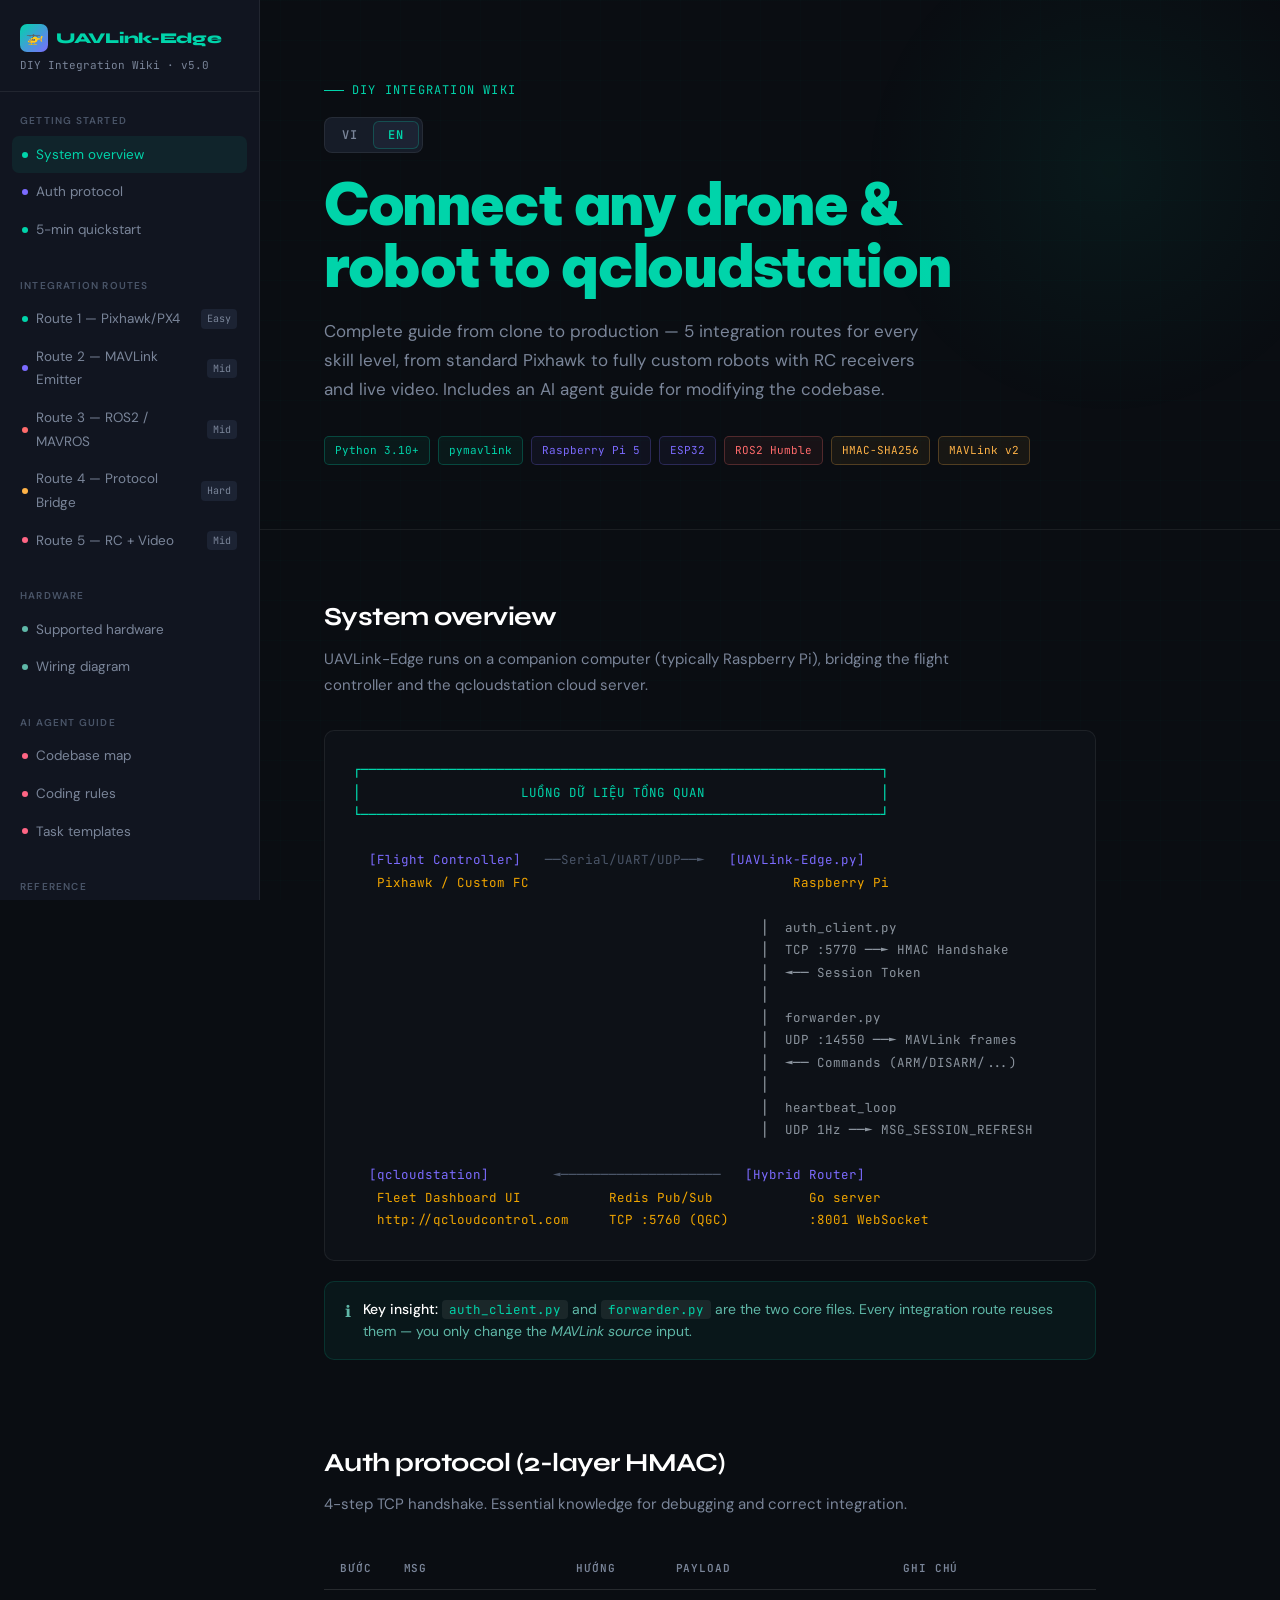
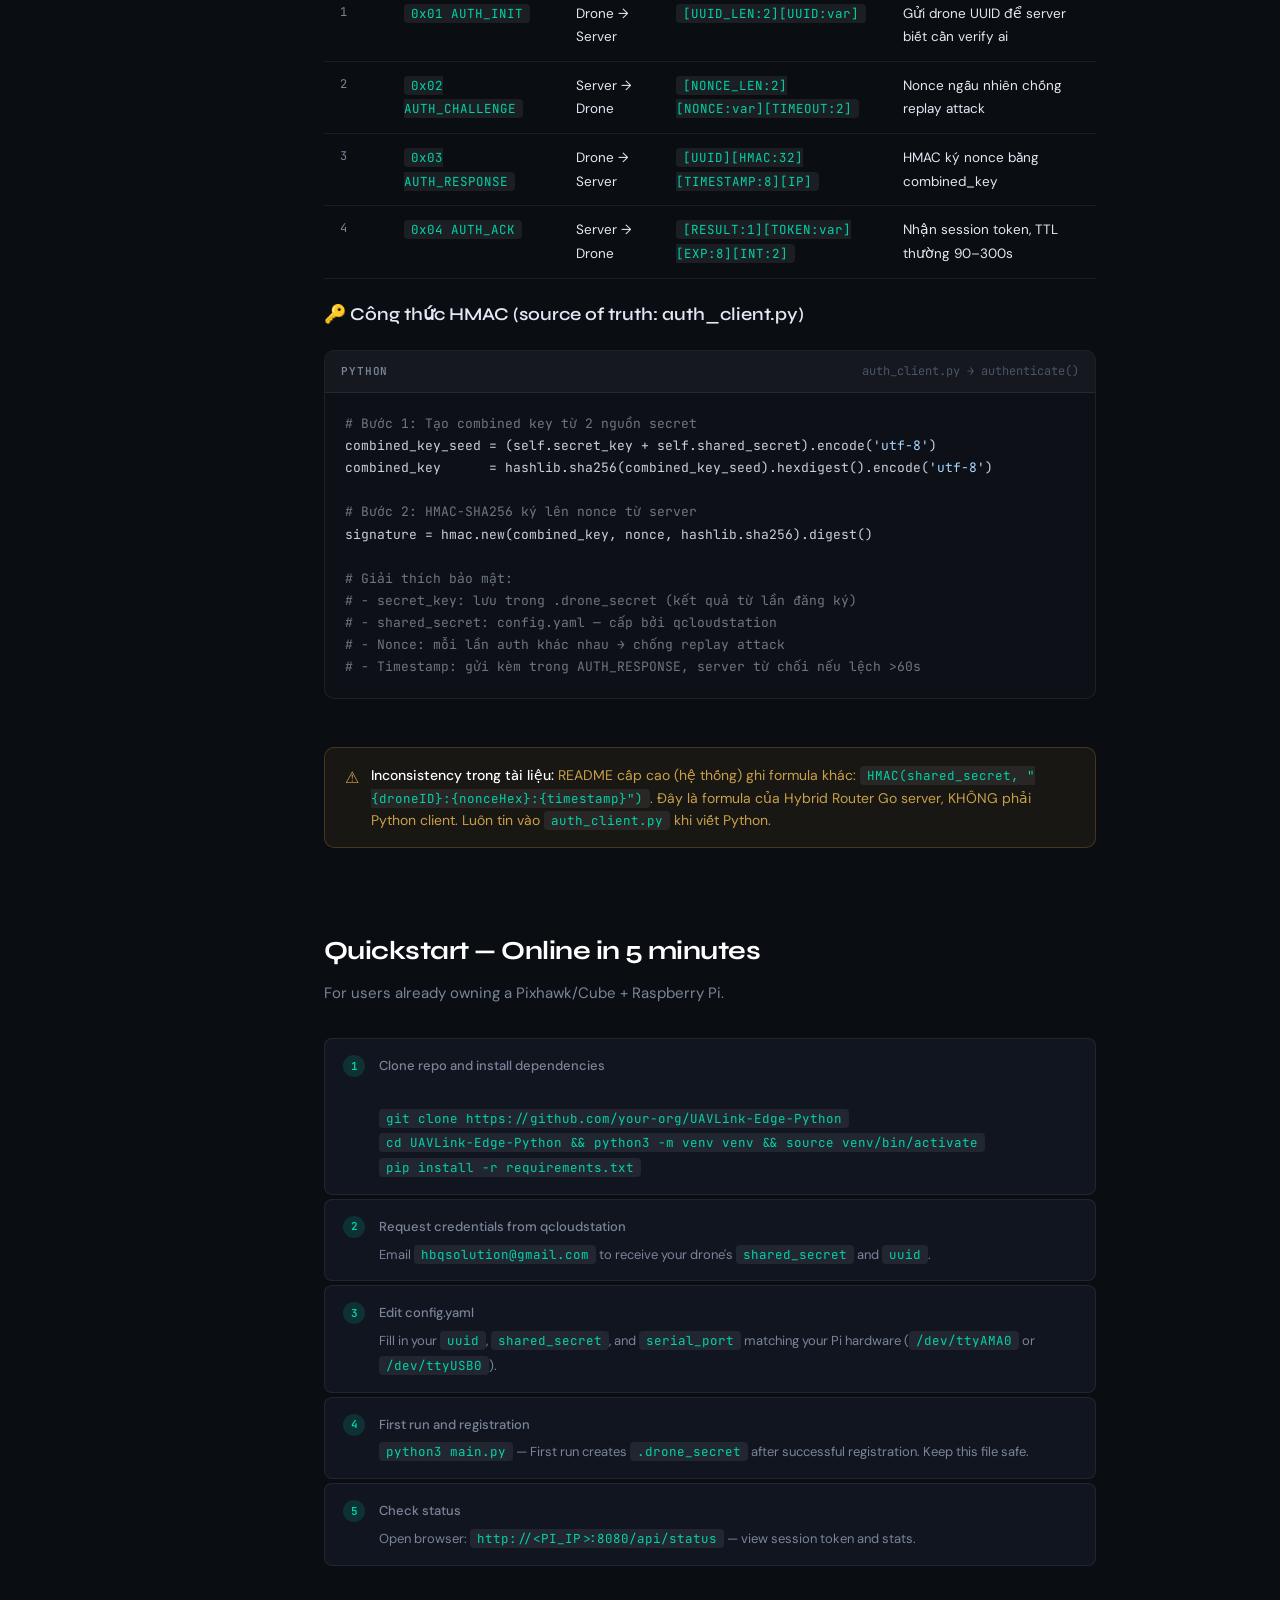
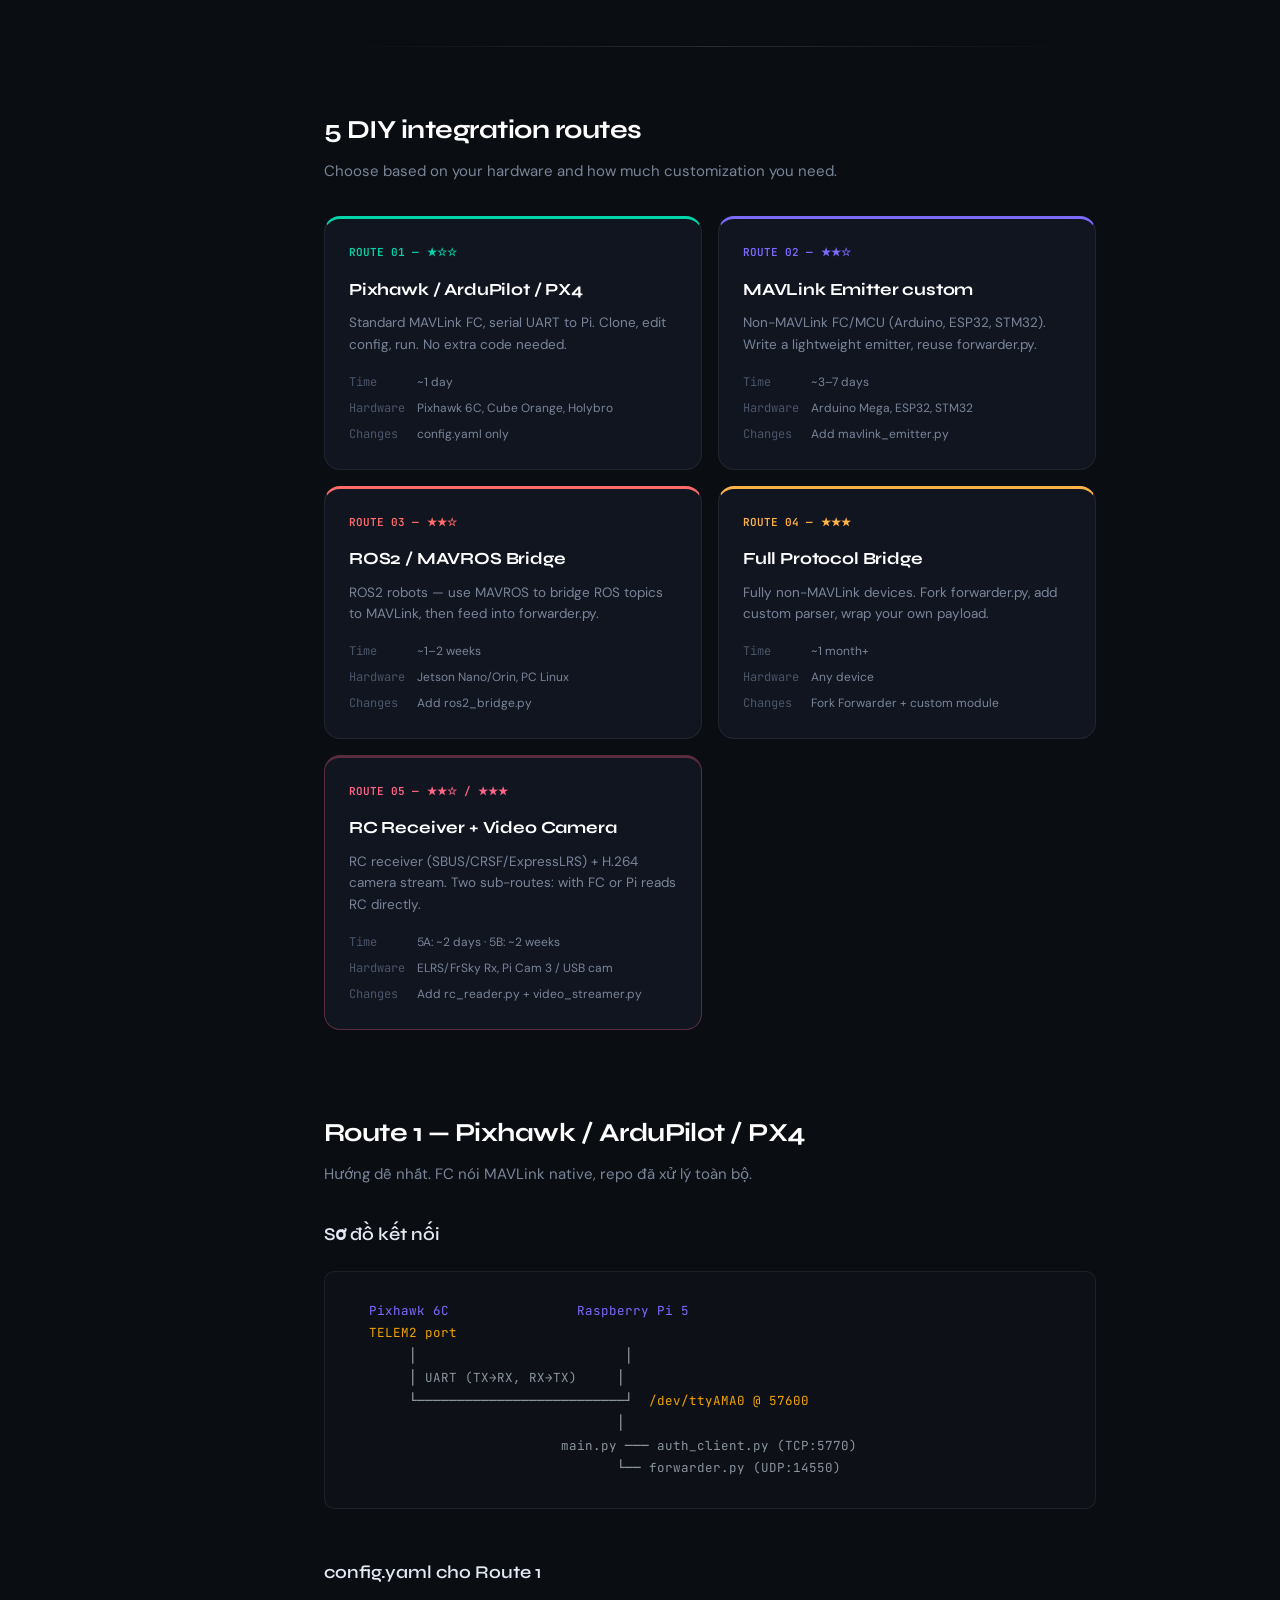
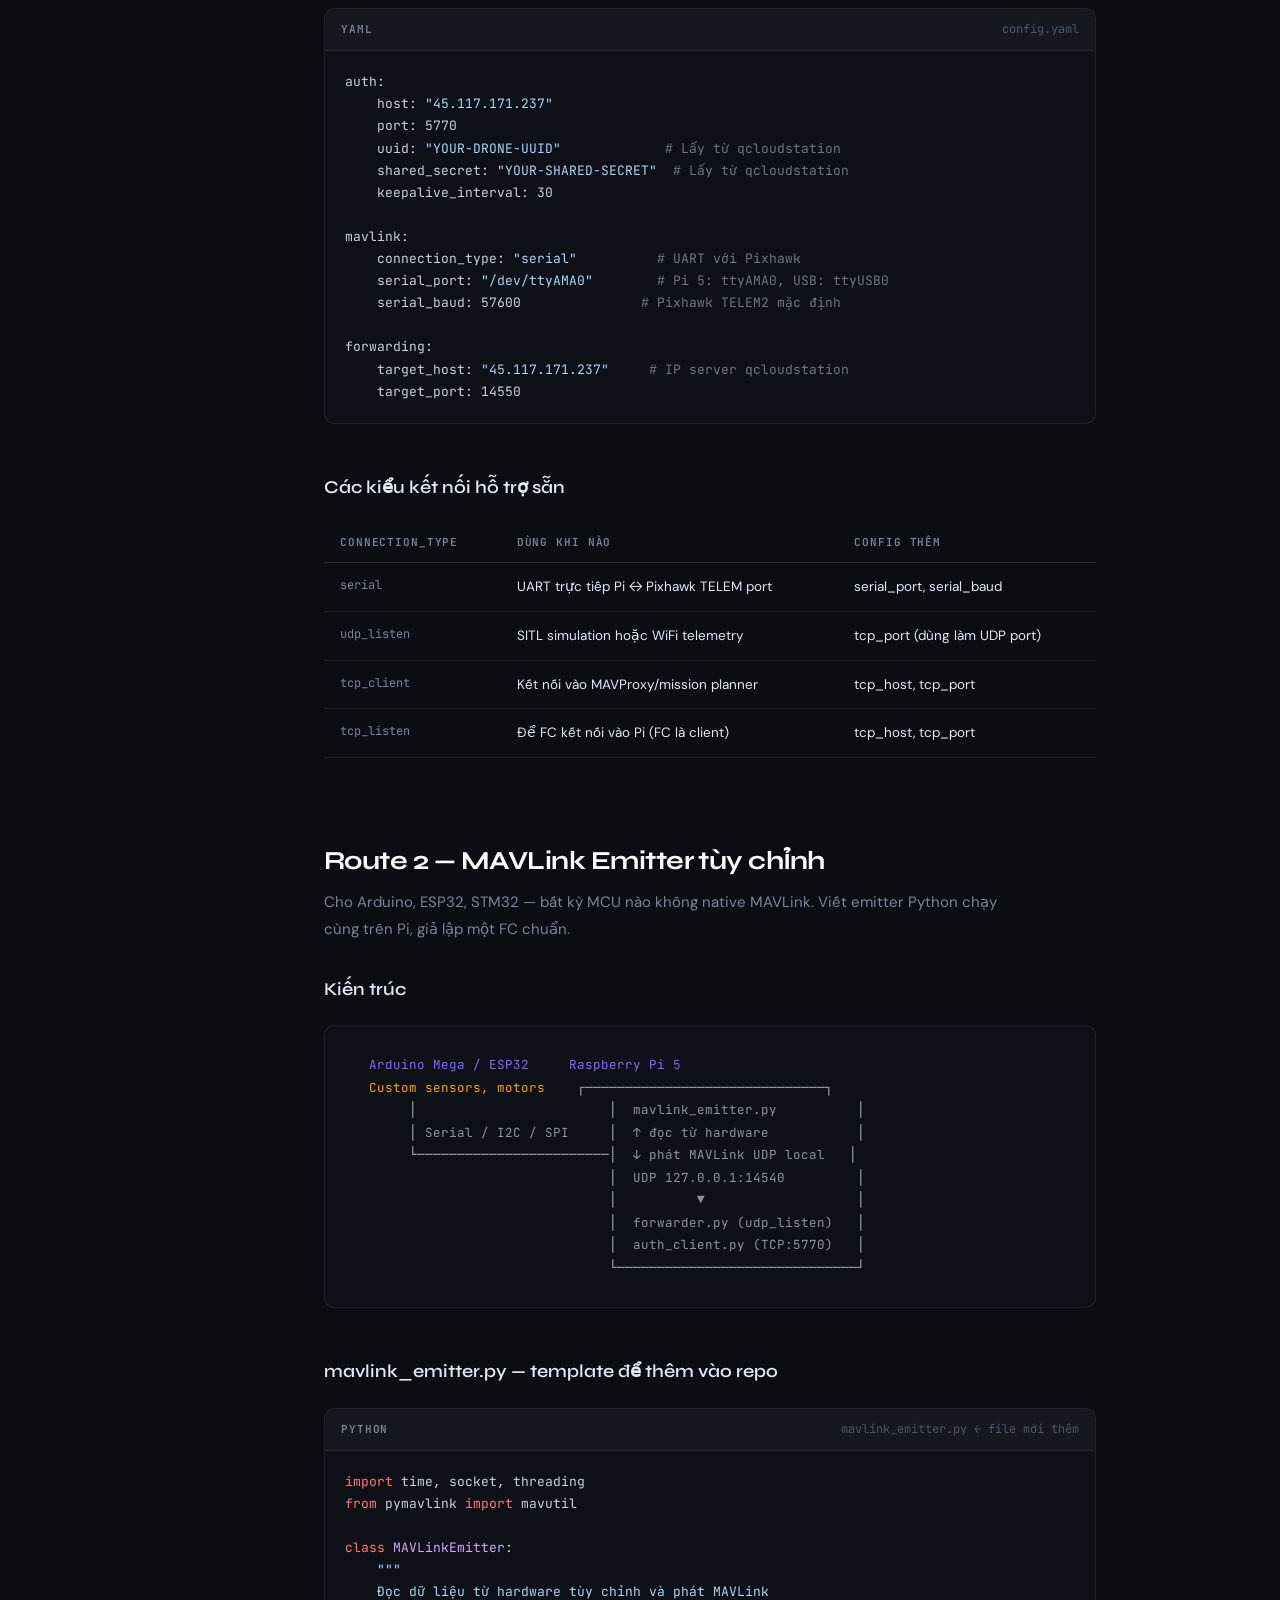
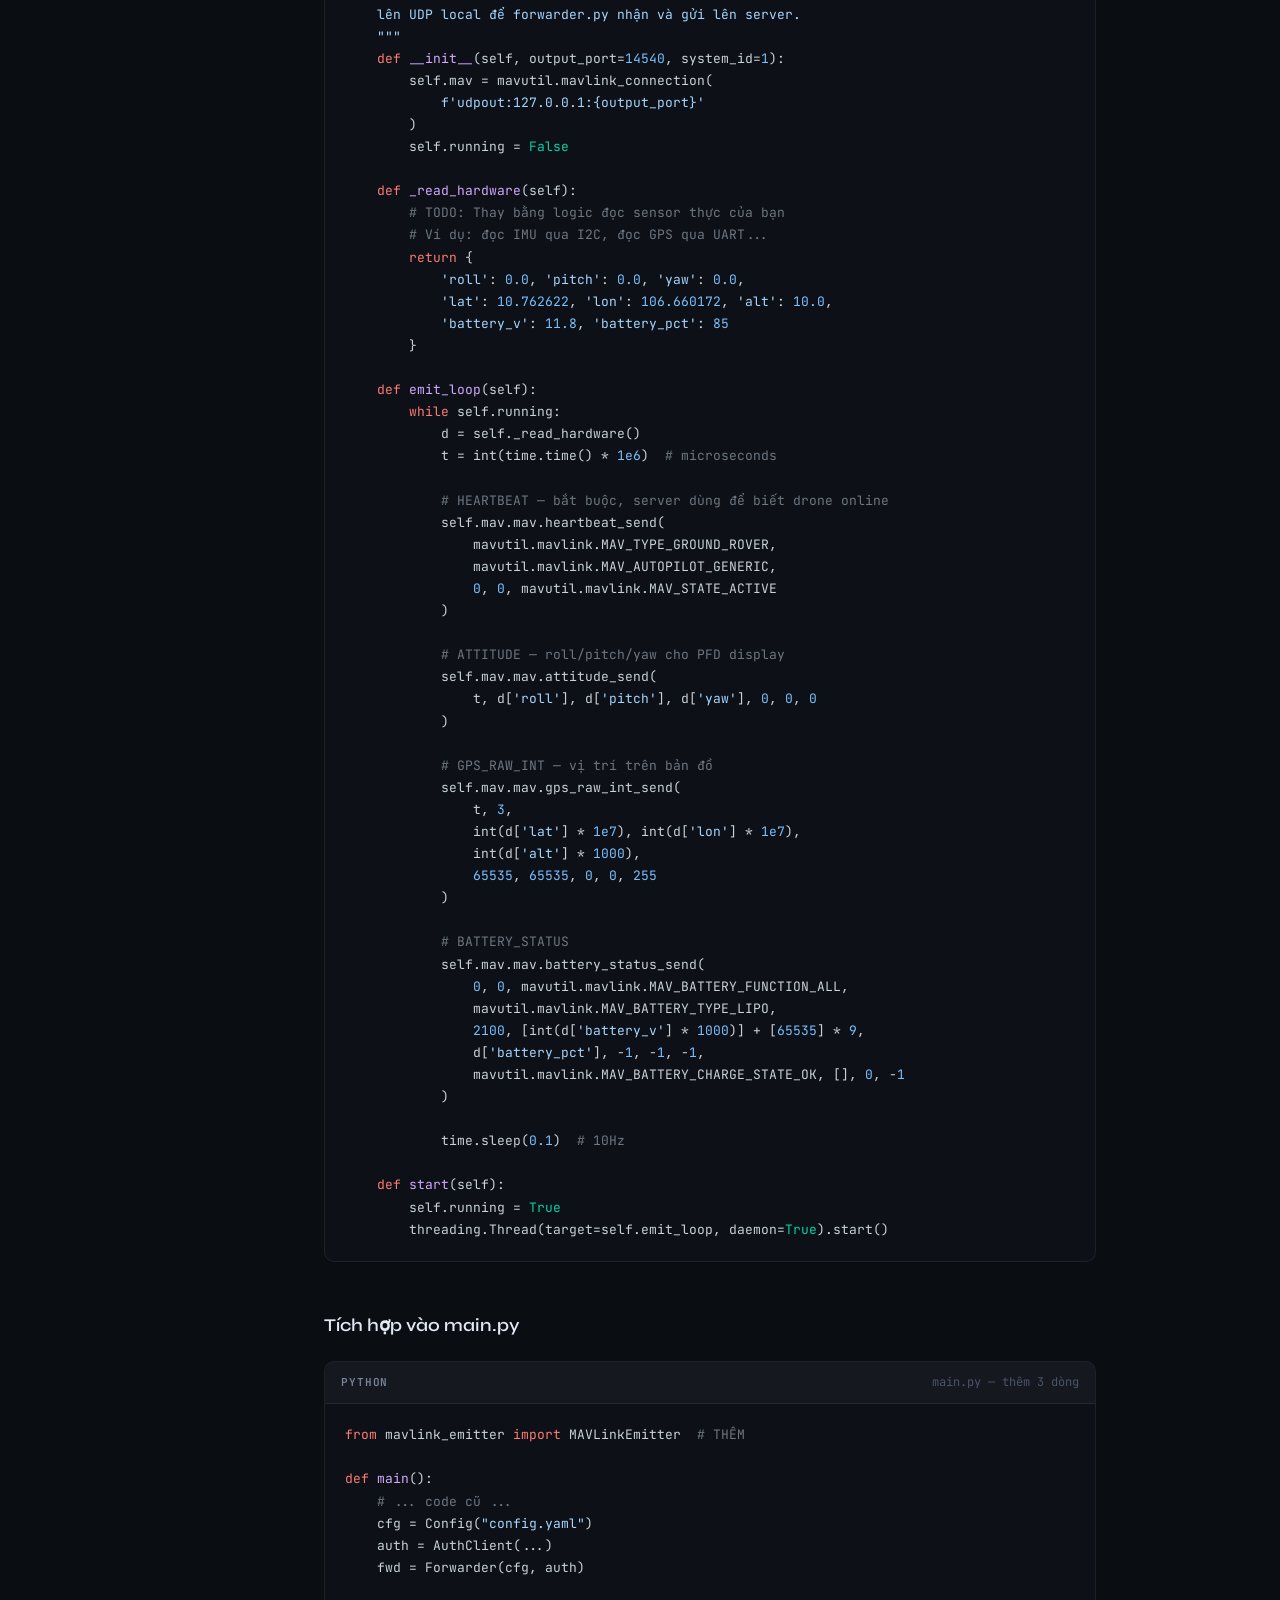
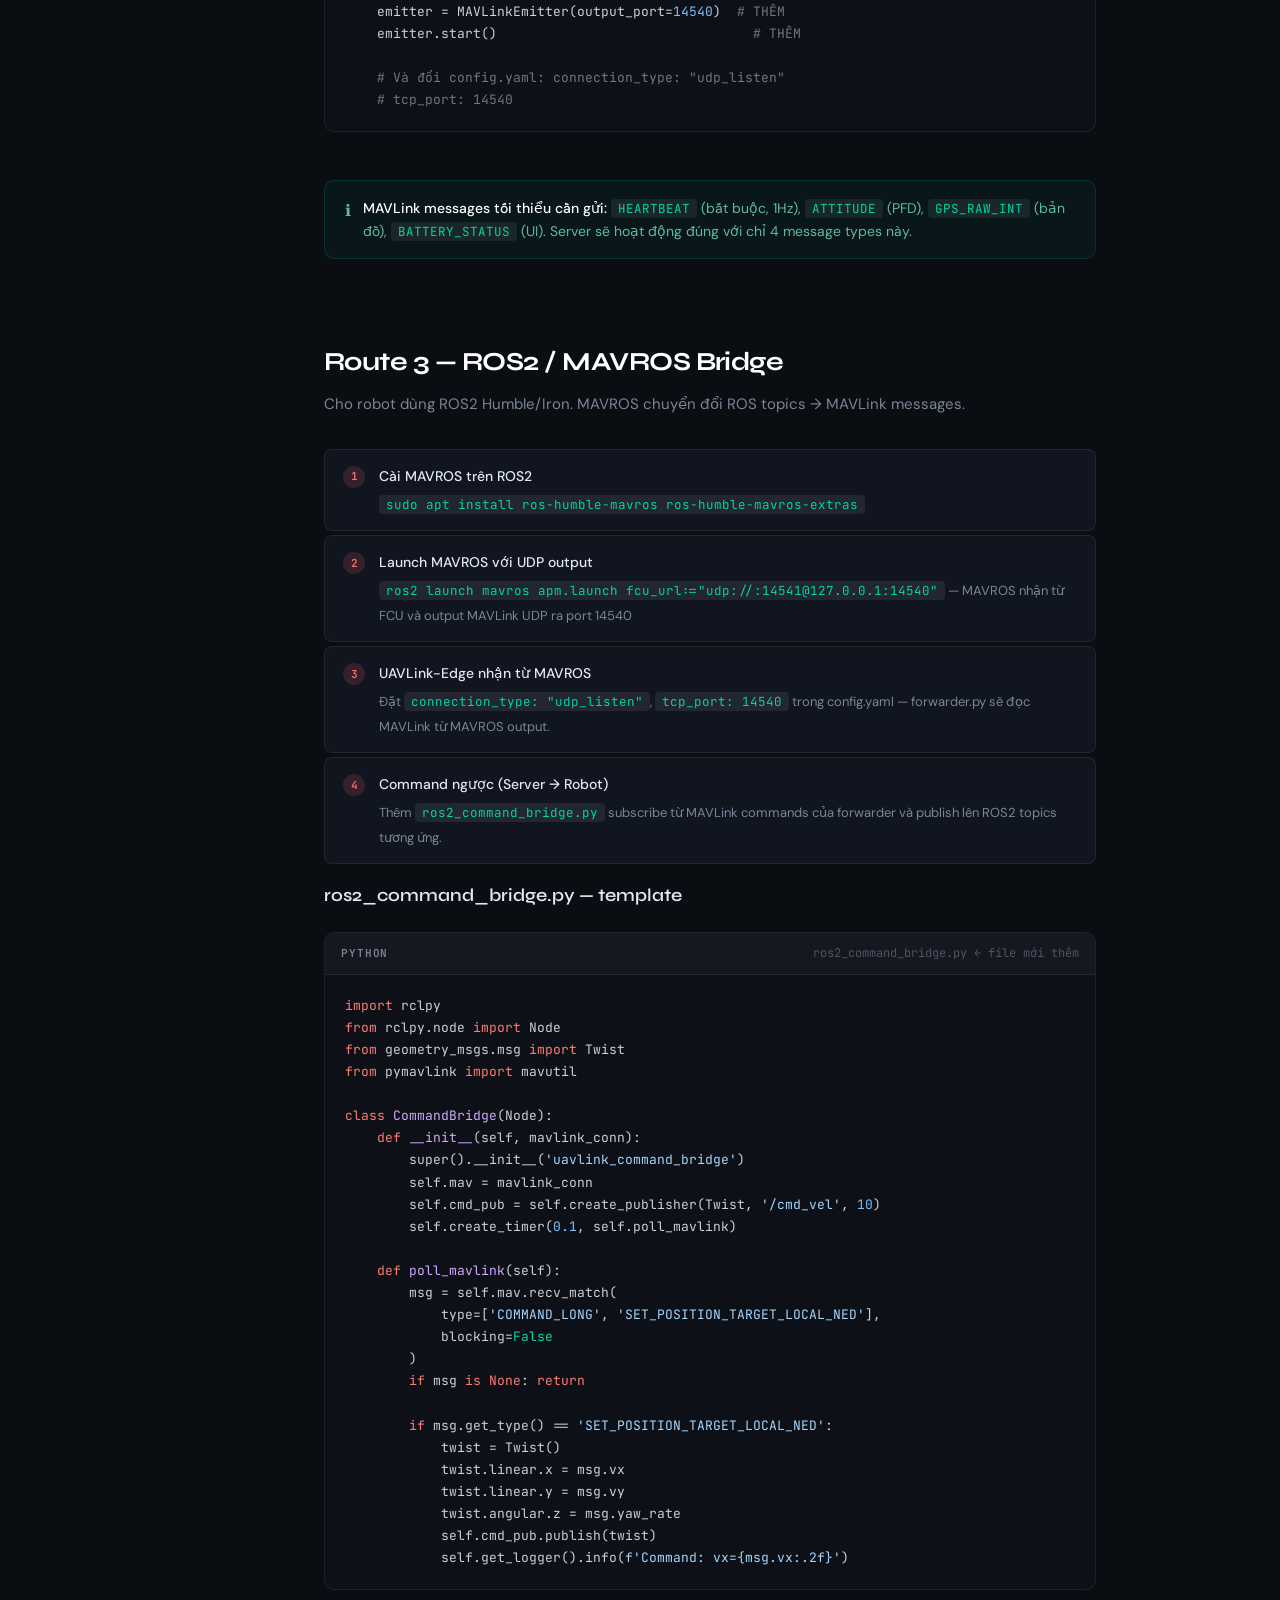
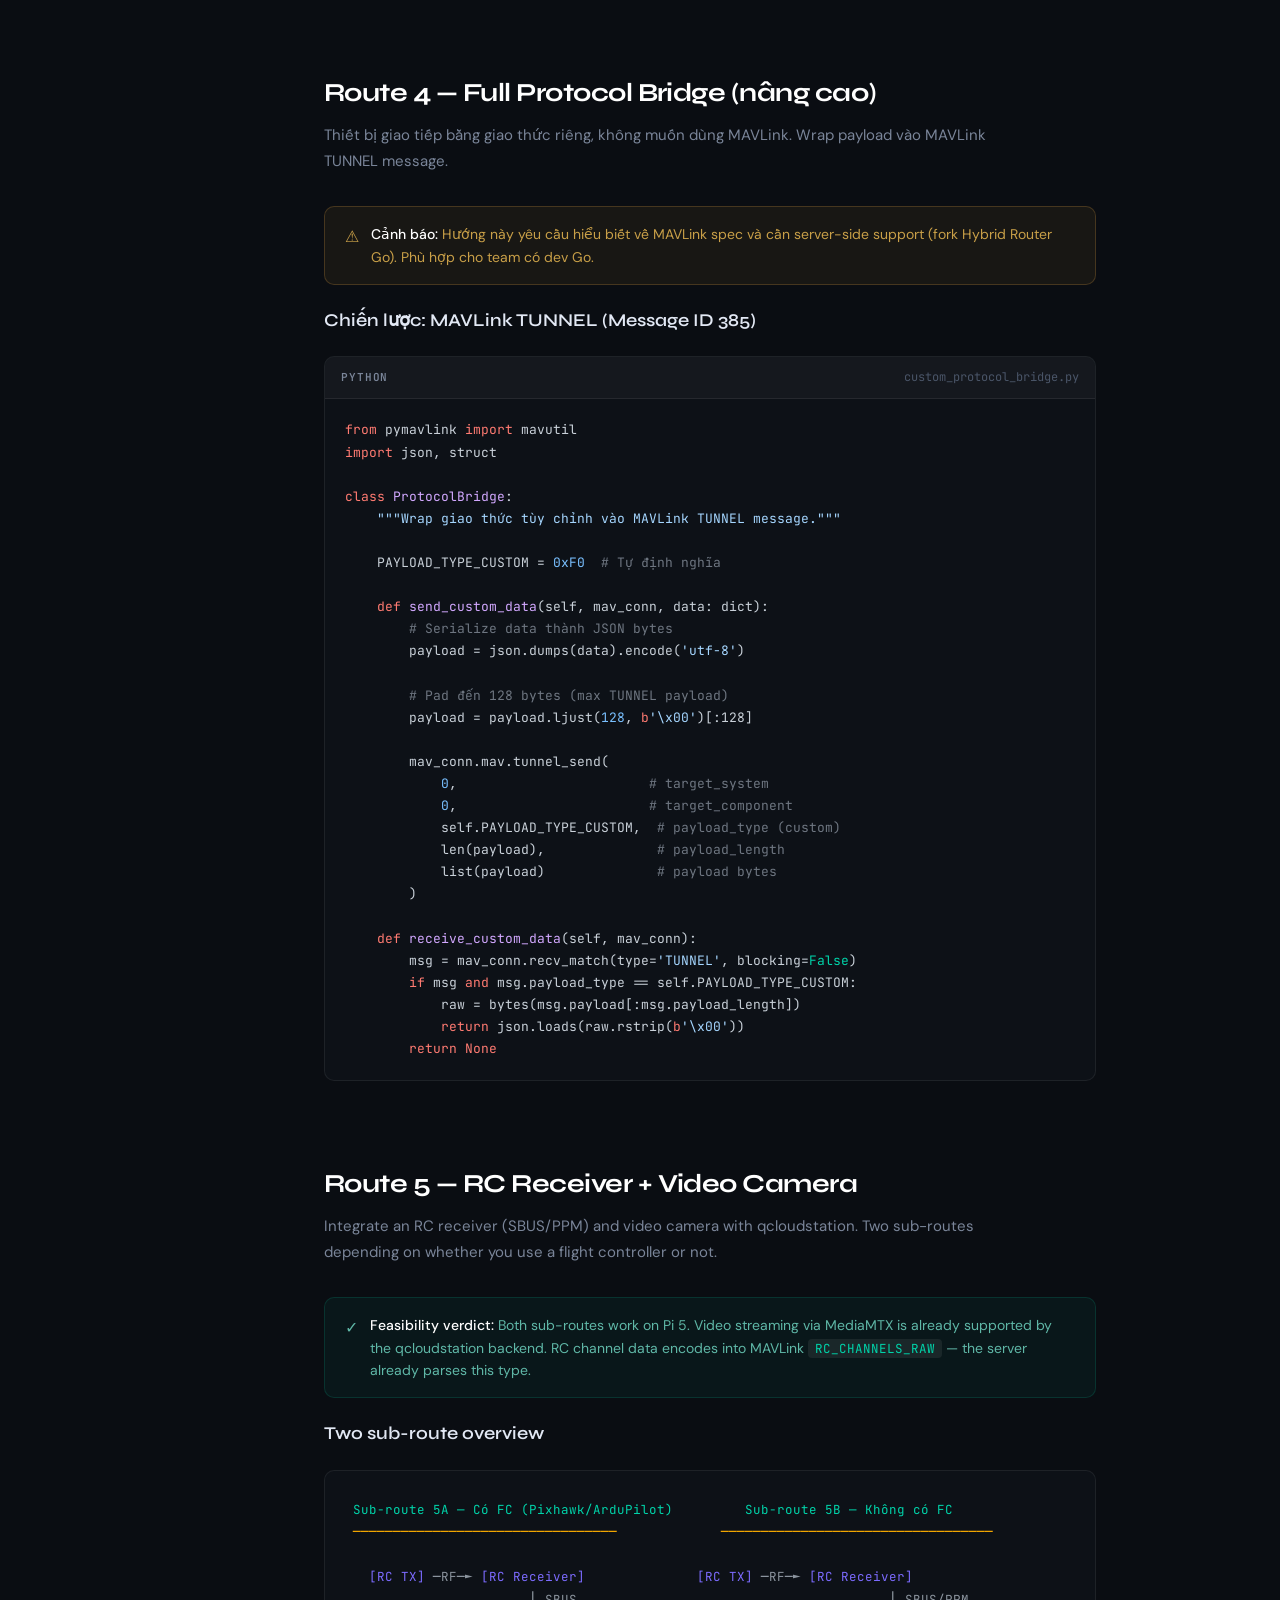
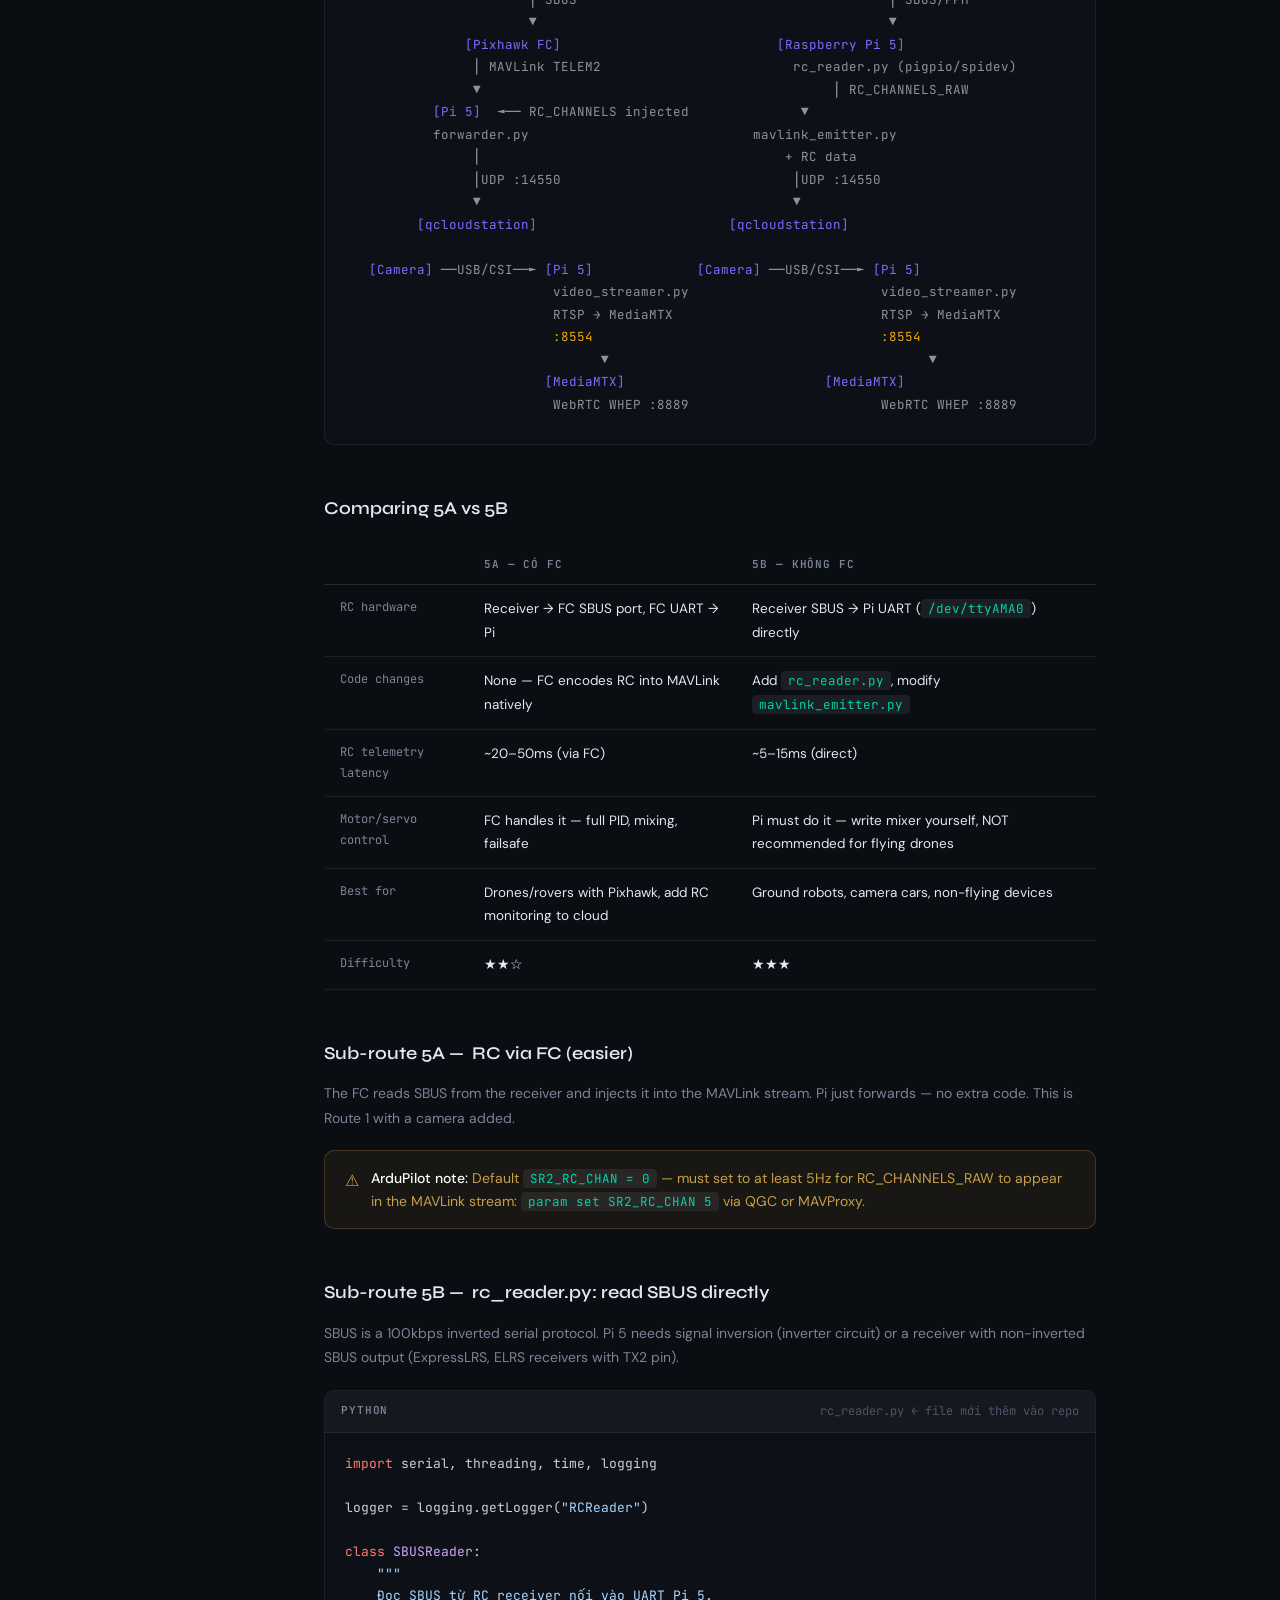
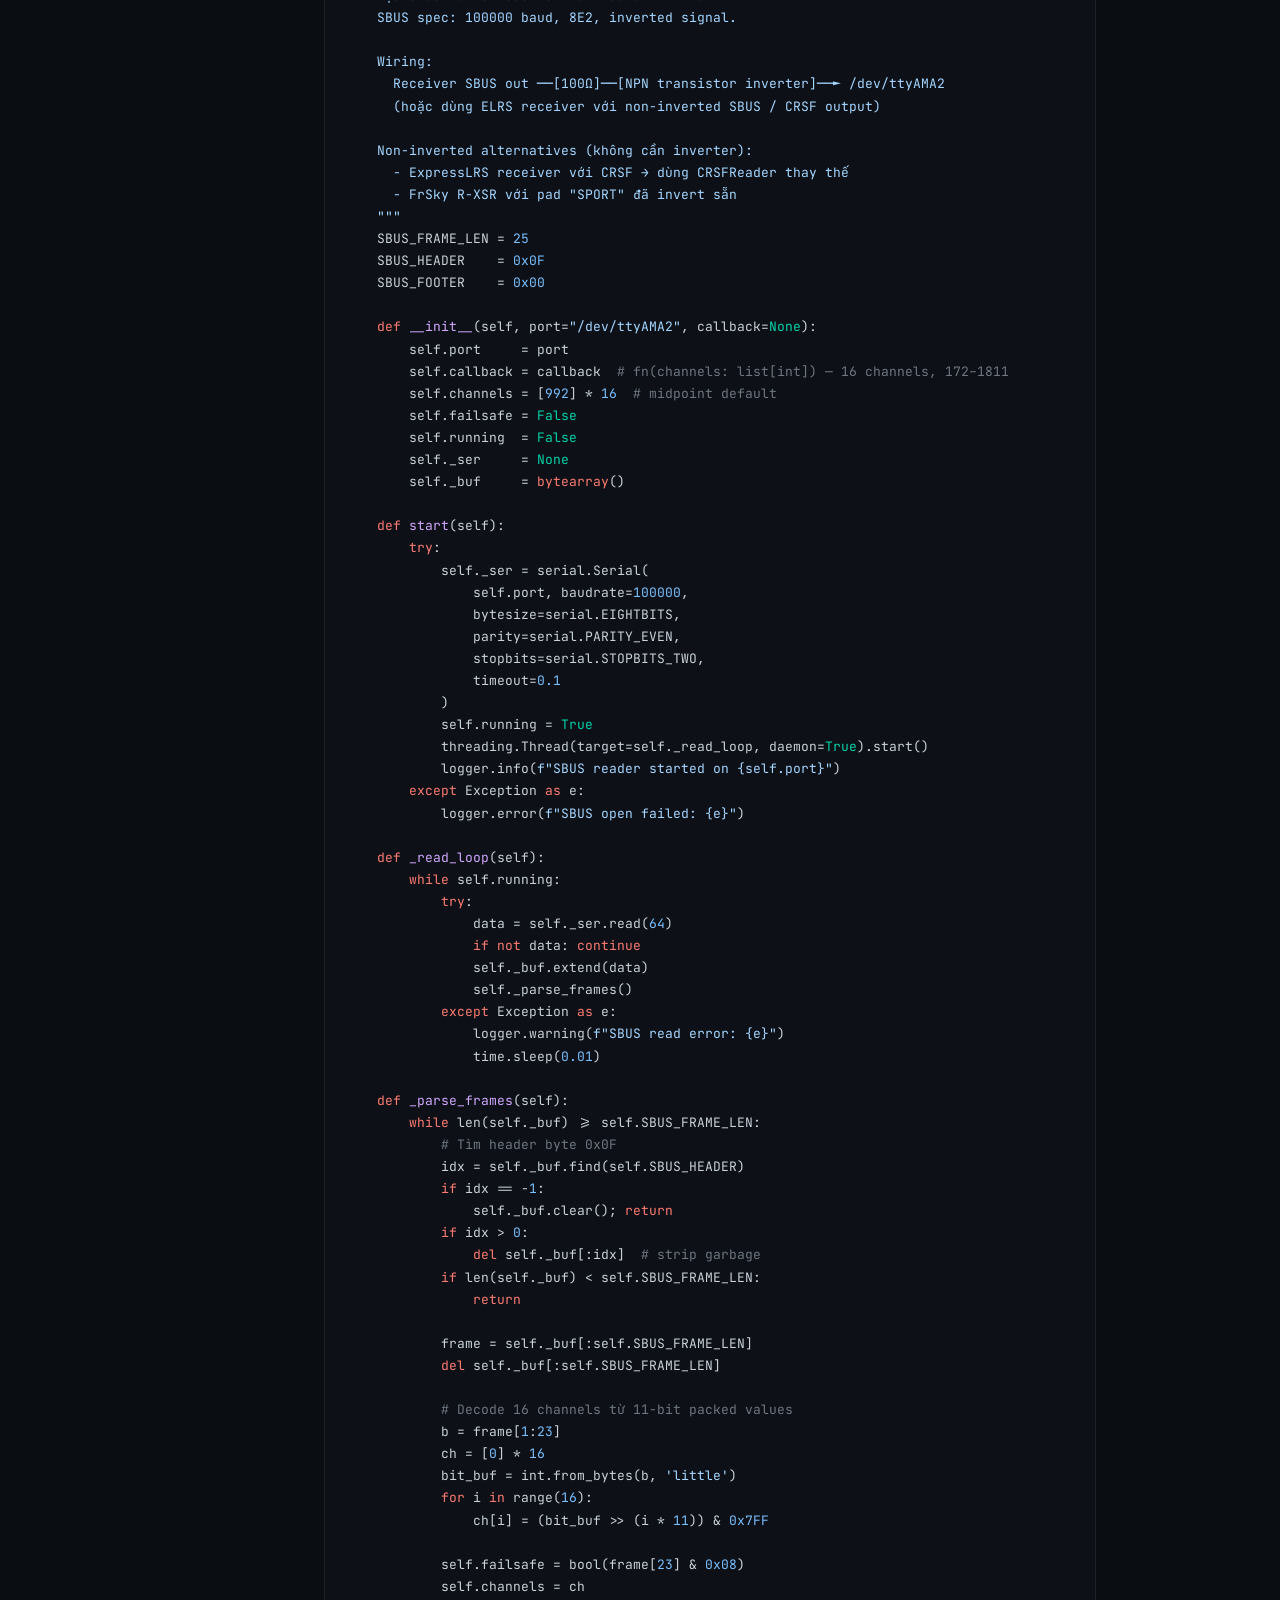
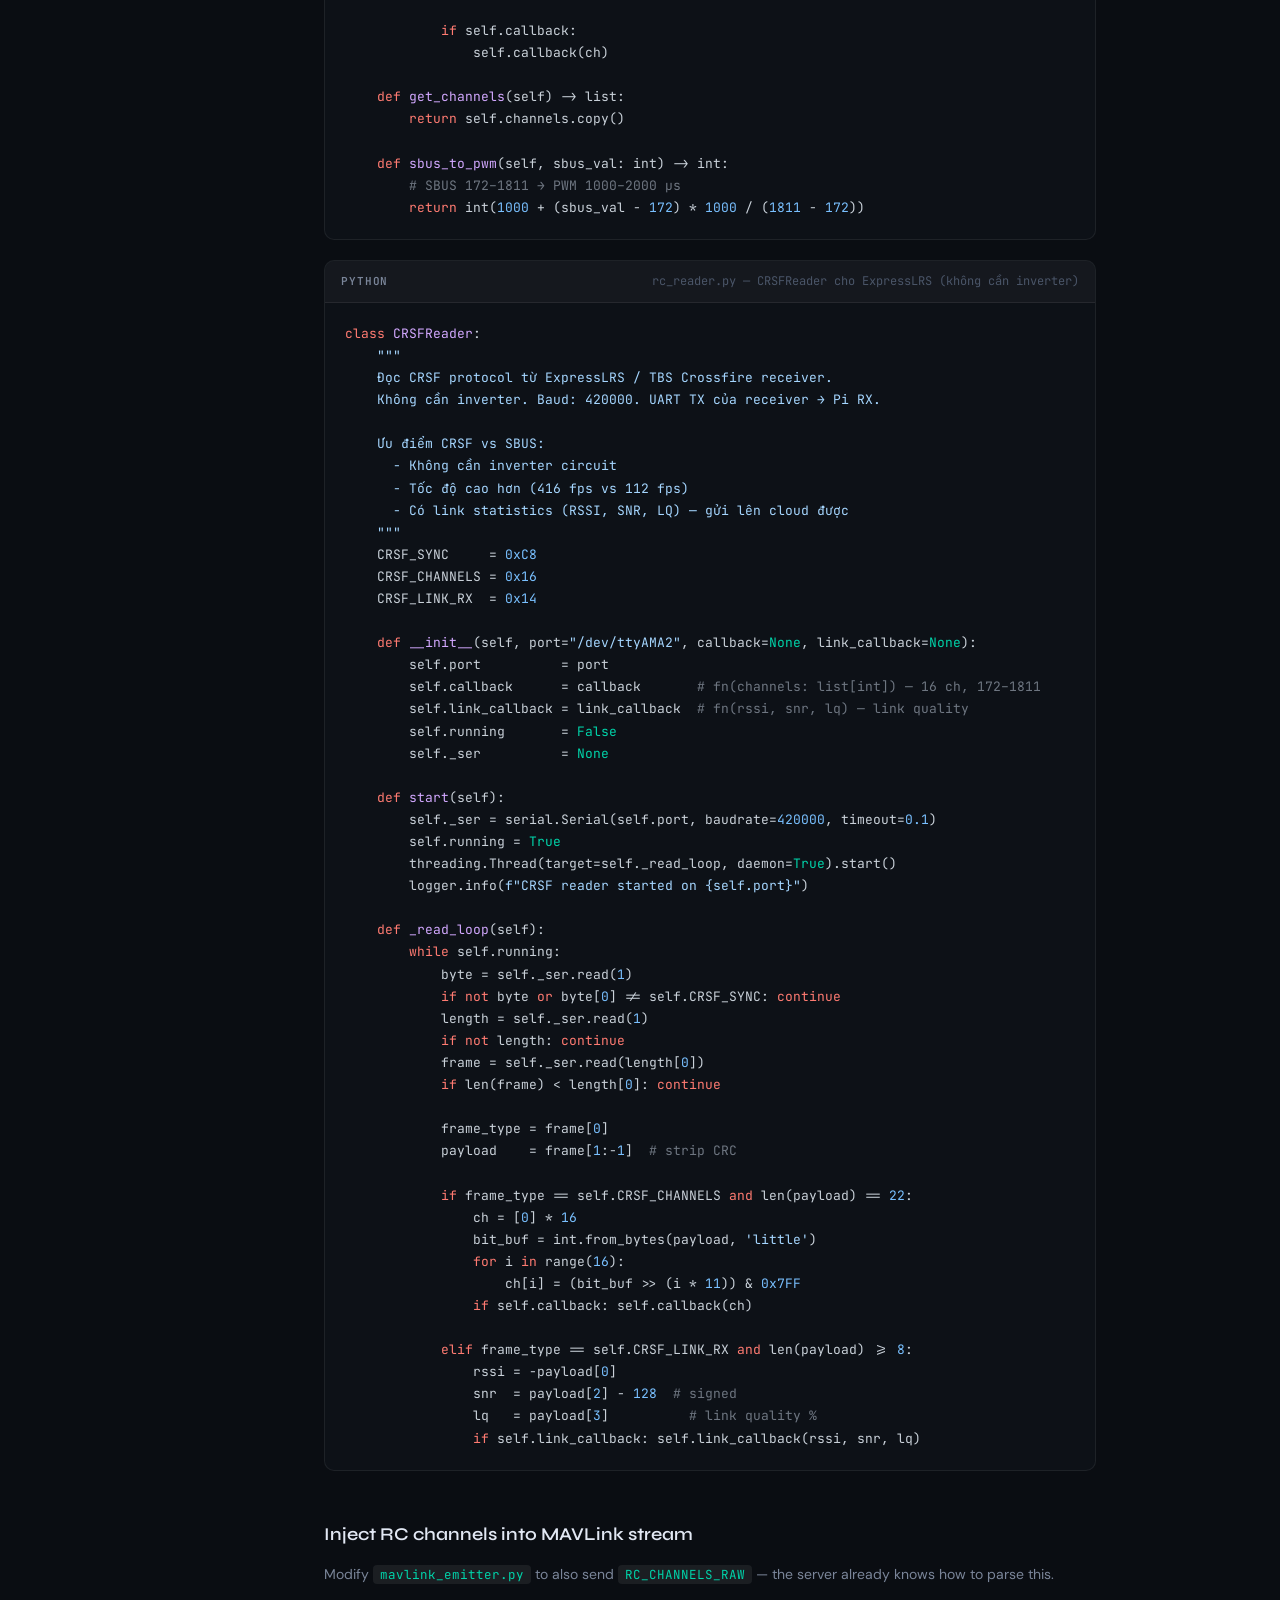
==== index.html @ 8886a061 "Create index.html" ====
<!DOCTYPE html>
<html lang="vi">
<head>
<meta charset="UTF-8">
<meta name="viewport" content="width=device-width, initial-scale=1.0">
<title>UAVLink-Edge DIY Integration Wiki</title>
<link rel="preconnect" href="https://fonts.googleapis.com">
<link href="https://fonts.googleapis.com/css2?family=JetBrains+Mono:wght@400;600&family=Syne:wght@400;600;700;800&family=DM+Sans:ital,opsz,wght@0,9..40,300;0,9..40,400;0,9..40,500;1,9..40,300&family=Be+Vietnam+Pro:wght@300;400;500;700;800;900&display=swap" rel="stylesheet">
<style>
  @font-face {
    font-family: 'ClashDisplay';
    src: url('https://cdn.jsdelivr.net/npm/clash-display@1.0.0/fonts/ClashDisplay-Bold.woff2') format('woff2');
    font-weight: 700;
    font-display: swap;
  }
</style>
<style>
:root {
  --bg: #0a0d12;
  --bg2: #111520;
  --bg3: #161c28;
  --bg4: #1c2333;
  --border: rgba(255,255,255,0.07);
  --border2: rgba(255,255,255,0.12);
  --text: #e2e8f4;
  --muted: #7a8599;
  --dim: #4a5568;
  --accent: #00d4aa;
  --accent2: #7c6bff;
  --accent3: #ff6b6b;
  --accent4: #ffb347;
  --teal: #00b894;
  --purple: #6c63ff;
  --coral: #ff6584;
  --amber: #f0a500;
  --green: #00cec9;
  --code-bg: #0d1117;
  --tag-h1: #00d4aa;
  --tag-h2: #7c6bff;
  --tag-h3: #ff6b6b;
  --font-head: 'Syne', sans-serif;
  --font-hero: 'Be Vietnam Pro', 'DM Sans', sans-serif;
  --font-body: 'DM Sans', sans-serif;
  --font-mono: 'JetBrains Mono', monospace;
  --radius: 10px;
  --radius-lg: 16px;
}

*, *::before, *::after { box-sizing: border-box; margin: 0; padding: 0; }

html { scroll-behavior: smooth; }

body {
  font-family: var(--font-body);
  background: var(--bg);
  color: var(--text);
  font-size: 15px;
  line-height: 1.75;
  min-height: 100vh;
}

/* ─── GRID NOISE ─── */
body::before {
  content: '';
  position: fixed;
  inset: 0;
  background-image:
    linear-gradient(rgba(0,212,170,0.015) 1px, transparent 1px),
    linear-gradient(90deg, rgba(0,212,170,0.015) 1px, transparent 1px);
  background-size: 40px 40px;
  pointer-events: none;
  z-index: 0;
}

/* ─── SIDEBAR ─── */
.sidebar {
  position: fixed;
  left: 0; top: 0; bottom: 0;
  width: 260px;
  background: var(--bg2);
  border-right: 1px solid var(--border);
  overflow-y: auto;
  z-index: 100;
  display: flex;
  flex-direction: column;
}

.sidebar-logo {
  padding: 24px 20px 16px;
  border-bottom: 1px solid var(--border);
}

.sidebar-logo .wordmark {
  font-family: var(--font-head);
  font-size: 15px;
  font-weight: 800;
  letter-spacing: -0.02em;
  color: var(--accent);
  display: flex;
  align-items: center;
  gap: 8px;
}

.sidebar-logo .wordmark .icon {
  width: 28px; height: 28px;
  background: linear-gradient(135deg, var(--accent), var(--accent2));
  border-radius: 7px;
  display: flex; align-items: center; justify-content: center;
  font-size: 14px;
}

.sidebar-logo .sub {
  font-size: 11px;
  color: var(--muted);
  margin-top: 4px;
  font-family: var(--font-mono);
}

.nav-section {
  padding: 20px 12px 8px;
}

.nav-section-label {
  font-size: 10px;
  font-weight: 600;
  letter-spacing: 0.12em;
  text-transform: uppercase;
  color: var(--dim);
  padding: 0 8px;
  margin-bottom: 6px;
}

.nav-link {
  display: flex;
  align-items: center;
  gap: 8px;
  padding: 7px 10px;
  border-radius: 7px;
  color: var(--muted);
  text-decoration: none;
  font-size: 13.5px;
  font-weight: 400;
  transition: all 0.15s;
  position: relative;
}

.nav-link:hover {
  color: var(--text);
  background: var(--bg3);
}

.nav-link.active {
  color: var(--accent);
  background: rgba(0,212,170,0.08);
}

.nav-link .dot {
  width: 6px; height: 6px;
  border-radius: 50%;
  flex-shrink: 0;
}

.nav-link .badge {
  margin-left: auto;
  font-size: 10px;
  font-family: var(--font-mono);
  background: var(--bg4);
  padding: 1px 6px;
  border-radius: 4px;
  color: var(--muted);
}

/* ─── MAIN ─── */
.main {
  margin-left: 260px;
  min-height: 100vh;
  position: relative;
  z-index: 1;
}

/* ─── HERO ─── */
.hero {
  padding: 80px 64px 64px;
  border-bottom: 1px solid var(--border);
  position: relative;
  overflow: hidden;
}

.hero::after {
  content: '';
  position: absolute;
  top: -80px; right: -80px;
  width: 500px; height: 500px;
  background: radial-gradient(circle, rgba(0,212,170,0.06) 0%, transparent 70%);
  pointer-events: none;
}

.hero-eyebrow {
  font-family: var(--font-mono);
  font-size: 12px;
  color: var(--accent);
  letter-spacing: 0.1em;
  text-transform: uppercase;
  margin-bottom: 16px;
  display: flex; align-items: center; gap: 8px;
}

.hero-eyebrow::before {
  content: '';
  width: 20px; height: 1px;
  background: var(--accent);
}

.hero h1 {
  font-family: var(--font-hero);
  font-size: clamp(34px, 4.5vw, 58px);
  font-weight: 900;
  line-height: 1.08;
  letter-spacing: -0.035em;
  color: #fff;
  margin-bottom: 20px;
  word-break: keep-all;
  overflow-wrap: break-word;
}

/* Lang-specific hero title tweaks */
[lang="vi"] .hero h1,
.hero h1:lang(vi) {
  letter-spacing: -0.02em;
  line-height: 1.12;
}

[lang="en"] .hero h1 {
  letter-spacing: -0.04em;
}

.hero h1 span {
  color: var(--accent);
}

/* ─── LANG SWITCHER ─── */
.lang-switcher {
  display: flex;
  align-items: center;
  gap: 2px;
  background: var(--bg3);
  border: 1px solid var(--border);
  border-radius: 8px;
  padding: 3px;
  margin-bottom: 20px;
  width: fit-content;
}

.lang-btn {
  padding: 5px 14px;
  border-radius: 6px;
  border: none;
  background: transparent;
  color: var(--muted);
  font-family: var(--font-mono);
  font-size: 12px;
  font-weight: 600;
  letter-spacing: 0.06em;
  cursor: pointer;
  transition: all 0.15s;
}

.lang-btn.active {
  background: var(--bg4);
  color: var(--accent);
  border: 1px solid rgba(0,212,170,0.25);
}

.lang-btn:hover:not(.active) {
  color: var(--text);
}

/* Content visibility by language */
[data-lang] { display: none; }
.show-vi [data-lang="vi"],
.show-en [data-lang="en"] { display: revert; }
/* For inline elements inside mixed content */
span[data-lang], a[data-lang] { display: none; }
.show-vi span[data-lang="vi"],
.show-en span[data-lang="en"] { display: inline; }
.show-vi a[data-lang="vi"],
.show-en a[data-lang="en"] { display: inline; }

.hero .lead {
  font-size: 17px;
  color: var(--muted);
  max-width: 620px;
  line-height: 1.7;
  margin-bottom: 32px;
}

.hero-tags {
  display: flex;
  gap: 8px;
  flex-wrap: wrap;
}

.tag {
  font-family: var(--font-mono);
  font-size: 11px;
  padding: 4px 10px;
  border-radius: 5px;
  border: 1px solid;
}

.tag-green { color: var(--accent); border-color: rgba(0,212,170,0.25); background: rgba(0,212,170,0.06); }
.tag-purple { color: var(--accent2); border-color: rgba(124,107,255,0.25); background: rgba(124,107,255,0.06); }
.tag-red { color: var(--accent3); border-color: rgba(255,107,107,0.25); background: rgba(255,107,107,0.06); }
.tag-amber { color: var(--accent4); border-color: rgba(255,179,71,0.25); background: rgba(255,179,71,0.06); }

/* ─── CONTENT ─── */
.content {
  padding: 64px;
  max-width: 900px;
}

/* ─── SECTION ─── */
.section {
  margin-bottom: 80px;
}

.section-title {
  font-family: var(--font-head);
  font-size: 26px;
  font-weight: 700;
  color: #fff;
  letter-spacing: -0.02em;
  margin-bottom: 6px;
  display: flex;
  align-items: center;
  gap: 12px;
}

.section-title .anchor-link {
  font-size: 14px;
  color: var(--dim);
  text-decoration: none;
  opacity: 0;
  transition: opacity 0.2s;
}

.section-title:hover .anchor-link { opacity: 1; }

.section-desc {
  color: var(--muted);
  margin-bottom: 32px;
  max-width: 680px;
}

.subsection {
  margin-bottom: 48px;
}

.subsection-title {
  font-family: var(--font-head);
  font-size: 18px;
  font-weight: 600;
  color: var(--text);
  margin-bottom: 12px;
  display: flex;
  align-items: center;
  gap: 8px;
}

/* ─── ROUTE CARDS ─── */
.route-cards {
  display: grid;
  grid-template-columns: repeat(auto-fit, minmax(260px, 1fr));
  gap: 16px;
  margin-bottom: 32px;
}

.route-card {
  background: var(--bg2);
  border: 1px solid var(--border);
  border-radius: var(--radius-lg);
  padding: 24px;
  position: relative;
  overflow: hidden;
  transition: border-color 0.2s, transform 0.2s;
  cursor: default;
}

.route-card:hover {
  transform: translateY(-2px);
}

.route-card.teal { border-top: 3px solid var(--accent); }
.route-card.teal:hover { border-color: var(--accent); }

.route-card.purple { border-top: 3px solid var(--accent2); }
.route-card.purple:hover { border-color: var(--accent2); }

.route-card.coral { border-top: 3px solid var(--accent3); }
.route-card.coral:hover { border-color: var(--accent3); }

.route-card.amber { border-top: 3px solid var(--accent4); }
.route-card.amber:hover { border-color: var(--accent4); }

.route-number {
  font-family: var(--font-mono);
  font-size: 11px;
  font-weight: 600;
  margin-bottom: 12px;
  display: flex;
  align-items: center;
  gap: 8px;
}

.route-card.teal .route-number { color: var(--accent); }
.route-card.purple .route-number { color: var(--accent2); }
.route-card.coral .route-number { color: var(--accent3); }
.route-card.amber .route-number { color: var(--accent4); }

.route-card h3 {
  font-family: var(--font-head);
  font-size: 17px;
  font-weight: 700;
  color: #fff;
  margin-bottom: 8px;
  letter-spacing: -0.01em;
}

.route-card p {
  font-size: 13.5px;
  color: var(--muted);
  line-height: 1.6;
  margin-bottom: 16px;
}

.route-meta {
  display: flex;
  flex-direction: column;
  gap: 5px;
}

.route-meta-item {
  display: flex;
  align-items: baseline;
  gap: 8px;
  font-size: 12px;
}

.route-meta-key {
  font-family: var(--font-mono);
  color: var(--dim);
  min-width: 60px;
  flex-shrink: 0;
}

.route-meta-val { color: var(--muted); }

/* ─── CODE BLOCK ─── */
.code-block {
  background: var(--code-bg);
  border: 1px solid var(--border);
  border-radius: var(--radius);
  overflow: hidden;
  margin: 20px 0;
  font-family: var(--font-mono);
}

.code-header {
  padding: 10px 16px;
  background: rgba(255,255,255,0.03);
  border-bottom: 1px solid var(--border);
  display: flex;
  align-items: center;
  justify-content: space-between;
}

.code-lang {
  font-size: 11px;
  color: var(--muted);
  font-weight: 600;
  letter-spacing: 0.08em;
  text-transform: uppercase;
}

.code-file {
  font-size: 12px;
  color: var(--dim);
}

.code-body {
  padding: 20px;
  font-size: 13px;
  line-height: 1.7;
  overflow-x: auto;
  white-space: pre;
  color: #c9d1d9;
}

.code-body .c { color: #6e7681; }
.code-body .k { color: #ff7b72; }
.code-body .s { color: #a5d6ff; }
.code-body .n { color: #79c0ff; }
.code-body .v { color: var(--accent); }
.code-body .p { color: #e6edf3; }
.code-body .fn { color: #d2a8ff; }

/* ─── STEP LIST ─── */
.step-list {
  list-style: none;
  display: flex;
  flex-direction: column;
  gap: 4px;
  margin: 16px 0;
}

.step-list li {
  display: flex;
  gap: 14px;
  padding: 14px 18px;
  background: var(--bg2);
  border: 1px solid var(--border);
  border-radius: 8px;
  font-size: 14px;
  align-items: flex-start;
  transition: border-color 0.15s;
}

.step-list li:hover { border-color: var(--border2); }

.step-num {
  width: 22px; height: 22px;
  border-radius: 50%;
  display: flex; align-items: center; justify-content: center;
  font-family: var(--font-mono);
  font-size: 11px;
  font-weight: 600;
  flex-shrink: 0;
  margin-top: 2px;
}

.step-num.teal { background: rgba(0,212,170,0.15); color: var(--accent); }
.step-num.purple { background: rgba(124,107,255,0.15); color: var(--accent2); }
.step-num.coral { background: rgba(255,107,107,0.15); color: var(--accent3); }
.step-num.amber { background: rgba(255,179,71,0.15); color: var(--accent4); }

.step-content strong {
  color: var(--text);
  font-weight: 500;
  display: block;
  margin-bottom: 3px;
}

.step-content span { color: var(--muted); font-size: 13px; }

/* ─── CALLOUT ─── */
.callout {
  border-radius: var(--radius);
  padding: 16px 20px;
  margin: 20px 0;
  border: 1px solid;
  display: flex;
  gap: 12px;
  font-size: 14px;
  line-height: 1.6;
}

.callout-icon { font-size: 16px; flex-shrink: 0; margin-top: 1px; }

.callout.warn {
  background: rgba(255,179,71,0.06);
  border-color: rgba(255,179,71,0.2);
  color: #c9a048;
}

.callout.info {
  background: rgba(0,212,170,0.05);
  border-color: rgba(0,212,170,0.15);
  color: #5fb8a8;
}

.callout.danger {
  background: rgba(255,107,107,0.06);
  border-color: rgba(255,107,107,0.2);
  color: #c07070;
}

.callout strong { color: #fff; font-weight: 500; }

/* ─── TABLE ─── */
.wiki-table {
  width: 100%;
  border-collapse: collapse;
  font-size: 13.5px;
  margin: 20px 0;
}

.wiki-table th {
  text-align: left;
  font-family: var(--font-mono);
  font-size: 11px;
  font-weight: 600;
  letter-spacing: 0.08em;
  text-transform: uppercase;
  color: var(--muted);
  padding: 10px 16px;
  border-bottom: 1px solid var(--border2);
}

.wiki-table td {
  padding: 12px 16px;
  border-bottom: 1px solid var(--border);
  vertical-align: top;
  color: var(--text);
}

.wiki-table tr:hover td { background: rgba(255,255,255,0.02); }

.wiki-table td:first-child { color: var(--muted); font-family: var(--font-mono); font-size: 12px; }

/* ─── AI AGENT GUIDE ─── */
.agent-rule {
  background: var(--bg2);
  border: 1px solid var(--border);
  border-left: 3px solid var(--accent2);
  border-radius: 0 var(--radius) var(--radius) 0;
  padding: 18px 20px;
  margin: 12px 0;
}

.agent-rule .rule-title {
  font-family: var(--font-mono);
  font-size: 12px;
  color: var(--accent2);
  font-weight: 600;
  margin-bottom: 8px;
  display: flex;
  align-items: center;
  gap: 6px;
}

.agent-rule p {
  font-size: 13.5px;
  color: var(--muted);
  line-height: 1.6;
}

.agent-rule code {
  font-family: var(--font-mono);
  font-size: 12px;
  background: rgba(255,255,255,0.06);
  padding: 1px 6px;
  border-radius: 4px;
  color: var(--accent);
}

/* ─── ARCH DIAGRAM ─── */
.arch-diagram {
  background: var(--code-bg);
  border: 1px solid var(--border);
  border-radius: var(--radius);
  padding: 28px;
  font-family: var(--font-mono);
  font-size: 12.5px;
  line-height: 1.8;
  color: #8b949e;
  overflow-x: auto;
  white-space: pre;
  margin: 20px 0;
}

.arch-diagram .arch-h { color: var(--accent); }
.arch-diagram .arch-box { color: var(--accent2); }
.arch-diagram .arch-note { color: var(--amber); }
.arch-diagram .arch-line { color: var(--dim); }

/* ─── DIVIDER ─── */
.divider {
  height: 1px;
  background: linear-gradient(90deg, transparent, var(--border2), transparent);
  margin: 60px 0;
}

/* ─── FOOTER ─── */
.wiki-footer {
  border-top: 1px solid var(--border);
  padding: 32px 64px;
  display: flex;
  align-items: center;
  justify-content: space-between;
  color: var(--dim);
  font-size: 12.5px;
  font-family: var(--font-mono);
}

.wiki-footer a { color: var(--muted); text-decoration: none; }
.wiki-footer a:hover { color: var(--accent); }

/* ─── SCROLL INDICATOR ─── */
.toc-line {
  position: fixed;
  left: 0; top: 0;
  width: 2px;
  background: linear-gradient(to bottom, var(--accent), var(--accent2));
  z-index: 200;
  transition: height 0.1s;
}

@media (max-width: 900px) {
  .sidebar { display: none; }
  .main { margin-left: 0; }
  .hero { padding: 40px 24px; }
  .content { padding: 32px 24px; }
}

/* ─── ANIMATIONS ─── */
@keyframes fadeUp {
  from { opacity: 0; transform: translateY(16px); }
  to   { opacity: 1; transform: translateY(0); }
}

.hero h1, .hero .lead, .hero-tags {
  animation: fadeUp 0.5s ease both;
}
.hero .lead { animation-delay: 0.08s; }
.hero-tags  { animation-delay: 0.16s; }

/* Inline code */
code.inline {
  font-family: var(--font-mono);
  font-size: 12.5px;
  background: rgba(255,255,255,0.07);
  padding: 1px 7px;
  border-radius: 4px;
  color: var(--accent);
}

/* Highlight row */
.hl { color: var(--accent) !important; }
</style>
</head>
<body class="show-vi">

<div class="toc-line" id="scrollLine"></div>

<!-- ─── SIDEBAR ─── -->
<aside class="sidebar">
  <div class="sidebar-logo">
    <div class="wordmark">
      <div class="icon">🚁</div>
      UAVLink-Edge
    </div>
    <div class="sub">DIY Integration Wiki · v5.0</div>
  </div>

  <div class="nav-section">
    <div class="nav-section-label"><span data-lang="vi">Bắt đầu</span><span data-lang="en">Getting started</span></div>
    <a href="#overview" class="nav-link active">
      <span class="dot" style="background:#00d4aa"></span>
      <span data-lang="vi">Tổng quan hệ thống</span><span data-lang="en">System overview</span>
    </a>
    <a href="#protocol" class="nav-link">
      <span class="dot" style="background:#7c6bff"></span>
      <span data-lang="vi">Giao thức xác thực</span><span data-lang="en">Auth protocol</span>
    </a>
    <a href="#quickstart" class="nav-link">
      <span class="dot" style="background:#00d4aa"></span>
      <span data-lang="vi">Quickstart 5 phút</span><span data-lang="en">5-min quickstart</span>
    </a>
  </div>

  <div class="nav-section">
    <div class="nav-section-label"><span data-lang="vi">Hướng tích hợp</span><span data-lang="en">Integration routes</span></div>
    <a href="#route-1" class="nav-link">
      <span class="dot" style="background:#00d4aa"></span> Route 1 — Pixhawk/PX4
      <span class="badge"><span data-lang="vi">Dễ</span><span data-lang="en">Easy</span></span>
    </a>
    <a href="#route-2" class="nav-link">
      <span class="dot" style="background:#7c6bff"></span> Route 2 — MAVLink Emitter
      <span class="badge"><span data-lang="vi">TB</span><span data-lang="en">Mid</span></span>
    </a>
    <a href="#route-3" class="nav-link">
      <span class="dot" style="background:#ff6b6b"></span> Route 3 — ROS2 / MAVROS
      <span class="badge"><span data-lang="vi">TB</span><span data-lang="en">Mid</span></span>
    </a>
    <a href="#route-4" class="nav-link">
      <span class="dot" style="background:#ffb347"></span> Route 4 — Protocol Bridge
      <span class="badge"><span data-lang="vi">Khó</span><span data-lang="en">Hard</span></span>
    </a>
    <a href="#route-5" class="nav-link">
      <span class="dot" style="background:#ff6584"></span> Route 5 — RC + Video
      <span class="badge"><span data-lang="vi">TB</span><span data-lang="en">Mid</span></span>
    </a>
  </div>

  <div class="nav-section">
    <div class="nav-section-label"><span data-lang="vi">Phần cứng</span><span data-lang="en">Hardware</span></div>
    <a href="#hardware" class="nav-link">
      <span class="dot" style="background:#5fb8a8"></span>
      <span data-lang="vi">Bảng phần cứng hỗ trợ</span><span data-lang="en">Supported hardware</span>
    </a>
    <a href="#wiring" class="nav-link">
      <span class="dot" style="background:#5fb8a8"></span>
      <span data-lang="vi">Sơ đồ đấu nối</span><span data-lang="en">Wiring diagram</span>
    </a>
  </div>

  <div class="nav-section">
    <div class="nav-section-label">AI Agent Guide</div>
    <a href="#agent-guide" class="nav-link">
      <span class="dot" style="background:#ff6584"></span> Codebase map
    </a>
    <a href="#agent-rules" class="nav-link">
      <span class="dot" style="background:#ff6584"></span>
      <span data-lang="vi">Quy tắc sửa code</span><span data-lang="en">Coding rules</span>
    </a>
    <a href="#agent-tasks" class="nav-link">
      <span class="dot" style="background:#ff6584"></span> Task templates
    </a>
  </div>

  <div class="nav-section">
    <div class="nav-section-label"><span data-lang="vi">Tham khảo</span><span data-lang="en">Reference</span></div>
    <a href="#config-ref" class="nav-link">
      <span class="dot" style="background:#6e7681"></span> config.yaml
    </a>
    <a href="#troubleshoot" class="nav-link">
      <span class="dot" style="background:#6e7681"></span> Troubleshooting
    </a>
  </div>
</aside>

<!-- ─── MAIN ─── -->
<main class="main">

  <!-- HERO -->
  <div class="hero">
    <div class="hero-eyebrow">DIY Integration Wiki</div>

    <!-- Language switcher -->
    <div class="lang-switcher">
      <button class="lang-btn active" onclick="setLang('vi')" id="btn-vi">VI</button>
      <button class="lang-btn" onclick="setLang('en')" id="btn-en">EN</button>
    </div>

    <h1>
      <span data-lang="vi">Kết nối mọi drone &amp;<br><span>robot</span> lên qcloudstation</span>
      <span data-lang="en">Connect any drone &amp;<br><span>robot</span> to qcloudstation</span>
    </h1>
    <p class="lead">
      <span data-lang="vi">Hướng dẫn toàn diện từ clone repo đến production — 5 hướng tích hợp cho mọi cấp độ kỹ thuật, từ Pixhawk chuẩn đến robot tự chế hoàn toàn với RC receiver và video stream. Bao gồm hướng dẫn cho AI agent sửa codebase.</span>
      <span data-lang="en">Complete guide from clone to production — 5 integration routes for every skill level, from standard Pixhawk to fully custom robots with RC receivers and live video. Includes an AI agent guide for modifying the codebase.</span>
    </p>
    <div class="hero-tags">
      <span class="tag tag-green">Python 3.10+</span>
      <span class="tag tag-green">pymavlink</span>
      <span class="tag tag-purple">Raspberry Pi 5</span>
      <span class="tag tag-purple">ESP32</span>
      <span class="tag tag-red">ROS2 Humble</span>
      <span class="tag tag-amber">HMAC-SHA256</span>
      <span class="tag tag-amber">MAVLink v2</span>
    </div>
  </div>

  <div class="content">

    <!-- ─── OVERVIEW ─── -->
    <section class="section" id="overview">
      <div class="section-title">
        <span data-lang="vi">Tổng quan hệ thống</span>
        <span data-lang="en">System overview</span>
        <a href="#overview" class="anchor-link">#</a>
      </div>
      <p class="section-desc">
        <span data-lang="vi">UAVLink-Edge là phần mềm chạy trên companion computer (thường là Raspberry Pi), đóng vai trò cầu nối giữa flight controller và cloud server qcloudstation.</span>
        <span data-lang="en">UAVLink-Edge runs on a companion computer (typically Raspberry Pi), bridging the flight controller and the qcloudstation cloud server.</span>
      </p>

      <div class="arch-diagram"><span class="arch-h">┌─────────────────────────────────────────────────────────────────┐</span>
<span class="arch-h">│                    LUỒNG DỮ LIỆU TỔNG QUAN                      │</span>
<span class="arch-h">└─────────────────────────────────────────────────────────────────┘</span>

<span class="arch-box">  [Flight Controller]</span>   <span class="arch-line">──Serial/UART/UDP──►</span>   <span class="arch-box">[UAVLink-Edge.py]</span>
<span class="arch-note">   Pixhawk / Custom FC                                 Raspberry Pi</span>

                                                   │  auth_client.py
                                                   │  TCP :5770 ──► HMAC Handshake
                                                   │  ◄── Session Token
                                                   │
                                                   │  forwarder.py
                                                   │  UDP :14550 ──► MAVLink frames
                                                   │  ◄── Commands (ARM/DISARM/...)
                                                   │
                                                   │  heartbeat_loop
                                                   │  UDP 1Hz ──► MSG_SESSION_REFRESH

<span class="arch-box">  [qcloudstation]</span>        <span class="arch-line">◄────────────────────</span>   <span class="arch-box">[Hybrid Router]</span>
<span class="arch-note">   Fleet Dashboard UI           Redis Pub/Sub            Go server</span>
<span class="arch-note">   http://qcloudcontrol.com     TCP :5760 (QGC)          :8001 WebSocket</span></div>

      <div class="callout info">
        <div class="callout-icon">ℹ</div>
        <div>
          <span data-lang="vi"><strong>Điểm mấu chốt về xác thực:</strong> <code class="inline">auth_client.py</code> và <code class="inline">forwarder.py</code> là 2 file cốt lõi. Mọi hướng tích hợp đều tái sử dụng 2 file này — chỉ thay đổi <em>nguồn MAVLink</em> đầu vào.</span>
          <span data-lang="en"><strong>Key insight:</strong> <code class="inline">auth_client.py</code> and <code class="inline">forwarder.py</code> are the two core files. Every integration route reuses them — you only change the <em>MAVLink source</em> input.</span>
        </div>
      </div>
    </section>

    <!-- ─── PROTOCOL ─── -->
    <section class="section" id="protocol">
      <div class="section-title">
        <span data-lang="vi">Giao thức xác thực (HMAC 2 lớp)</span>
        <span data-lang="en">Auth protocol (2-layer HMAC)</span>
        <a href="#protocol" class="anchor-link">#</a>
      </div>
      <p class="section-desc">
        <span data-lang="vi">4 bước handshake qua TCP. Hiểu rõ để debug và tích hợp đúng.</span>
        <span data-lang="en">4-step TCP handshake. Essential knowledge for debugging and correct integration.</span>
      </p>

      <table class="wiki-table">
        <thead>
          <tr>
            <th>Bước</th><th>Msg</th><th>Hướng</th><th>Payload</th><th>Ghi chú</th>
          </tr>
        </thead>
        <tbody>
          <tr><td>1</td><td><code class="inline">0x01 AUTH_INIT</code></td><td>Drone → Server</td><td><code class="inline">[UUID_LEN:2][UUID:var]</code></td><td>Gửi drone UUID để server biết cần verify ai</td></tr>
          <tr><td>2</td><td><code class="inline">0x02 AUTH_CHALLENGE</code></td><td>Server → Drone</td><td><code class="inline">[NONCE_LEN:2][NONCE:var][TIMEOUT:2]</code></td><td>Nonce ngẫu nhiên chống replay attack</td></tr>
          <tr><td>3</td><td><code class="inline">0x03 AUTH_RESPONSE</code></td><td>Drone → Server</td><td><code class="inline">[UUID][HMAC:32][TIMESTAMP:8][IP]</code></td><td>HMAC ký nonce bằng combined_key</td></tr>
          <tr><td>4</td><td><code class="inline">0x04 AUTH_ACK</code></td><td>Server → Drone</td><td><code class="inline">[RESULT:1][TOKEN:var][EXP:8][INT:2]</code></td><td>Nhận session token, TTL thường 90–300s</td></tr>
        </tbody>
      </table>

      <div class="subsection">
        <div class="subsection-title">🔑 Công thức HMAC (source of truth: auth_client.py)</div>
        <div class="code-block">
          <div class="code-header"><span class="code-lang">Python</span><span class="code-file">auth_client.py → authenticate()</span></div>
          <div class="code-body"><span class="c"># Bước 1: Tạo combined key từ 2 nguồn secret</span>
combined_key_seed = (self.secret_key + self.shared_secret).encode(<span class="s">'utf-8'</span>)
combined_key      = hashlib.sha256(combined_key_seed).hexdigest().encode(<span class="s">'utf-8'</span>)

<span class="c"># Bước 2: HMAC-SHA256 ký lên nonce từ server</span>
signature = hmac.new(combined_key, nonce, hashlib.sha256).digest()

<span class="c"># Giải thích bảo mật:</span>
<span class="c"># - secret_key: lưu trong .drone_secret (kết quả từ lần đăng ký)</span>
<span class="c"># - shared_secret: config.yaml — cấp bởi qcloudstation</span>
<span class="c"># - Nonce: mỗi lần auth khác nhau → chống replay attack</span>
<span class="c"># - Timestamp: gửi kèm trong AUTH_RESPONSE, server từ chối nếu lệch >60s</span></div>
        </div>
      </div>

      <div class="callout warn">
        <div class="callout-icon">⚠</div>
        <div><strong>Inconsistency trong tài liệu:</strong> README cấp cao (hệ thống) ghi formula khác: <code class="inline">HMAC(shared_secret, "{droneID}:{nonceHex}:{timestamp}")</code>. Đây là formula của Hybrid Router Go server, KHÔNG phải Python client. Luôn tin vào <code class="inline">auth_client.py</code> khi viết Python.</div>
      </div>
    </section>

    <!-- ─── QUICKSTART ─── -->
    <section class="section" id="quickstart">
      <div class="section-title">
        <span data-lang="vi">Quickstart — Online trong 5 phút</span>
        <span data-lang="en">Quickstart — Online in 5 minutes</span>
        <a href="#quickstart" class="anchor-link">#</a>
      </div>
      <p class="section-desc">
        <span data-lang="vi">Với Pixhawk/Cube + Raspberry Pi đã có sẵn.</span>
        <span data-lang="en">For users already owning a Pixhawk/Cube + Raspberry Pi.</span>
      </p>

      <ol class="step-list">
        <li>
          <div class="step-num teal">1</div>
          <div class="step-content">
            <strong><span data-lang="vi">Clone repo và cài dependencies</span><span data-lang="en">Clone repo and install dependencies</span></strong>
            <span>
              <br>
              <code class="inline">git clone https://github.com/your-org/UAVLink-Edge-Python</code><br>
              <code class="inline">cd UAVLink-Edge-Python && python3 -m venv venv && source venv/bin/activate</code><br>
              <code class="inline">pip install -r requirements.txt</code>
            </span>
          </div>
        </li>
        <li>
          <div class="step-num teal">2</div>
          <div class="step-content">
            <strong><span data-lang="vi">Xin credentials từ qcloudstation</span><span data-lang="en">Request credentials from qcloudstation</span></strong>
            <span><span data-lang="vi">Email <code class="inline">hbqsolution@gmail.com</code> để nhận <code class="inline">shared_secret</code> và <code class="inline">uuid</code> cho drone của bạn.</span><span data-lang="en">Email <code class="inline">hbqsolution@gmail.com</code> to receive your drone's <code class="inline">shared_secret</code> and <code class="inline">uuid</code>.</span></span>
          </div>
        </li>
        <li>
          <div class="step-num teal">3</div>
          <div class="step-content">
            <strong><span data-lang="vi">Sửa config.yaml</span><span data-lang="en">Edit config.yaml</span></strong>
            <span><span data-lang="vi">Điền <code class="inline">uuid</code>, <code class="inline">shared_secret</code>, <code class="inline">serial_port</code> đúng với phần cứng Pi của bạn (<code class="inline">/dev/ttyAMA0</code> hoặc <code class="inline">/dev/ttyUSB0</code>).</span><span data-lang="en">Fill in your <code class="inline">uuid</code>, <code class="inline">shared_secret</code>, and <code class="inline">serial_port</code> matching your Pi hardware (<code class="inline">/dev/ttyAMA0</code> or <code class="inline">/dev/ttyUSB0</code>).</span></span>
          </div>
        </li>
        <li>
          <div class="step-num teal">4</div>
          <div class="step-content">
            <strong><span data-lang="vi">Chạy lần đầu và đăng ký</span><span data-lang="en">First run and registration</span></strong>
            <span><code class="inline">python3 main.py</code> — <span data-lang="vi">Lần đầu sẽ tạo file <code class="inline">.drone_secret</code> sau khi đăng ký thành công. Giữ file này an toàn.</span><span data-lang="en">First run creates <code class="inline">.drone_secret</code> after successful registration. Keep this file safe.</span></span>
          </div>
        </li>
        <li>
          <div class="step-num teal">5</div>
          <div class="step-content">
            <strong><span data-lang="vi">Kiểm tra trạng thái</span><span data-lang="en">Check status</span></strong>
            <span><span data-lang="vi">Mở trình duyệt:</span><span data-lang="en">Open browser:</span> <code class="inline">http://&lt;PI_IP&gt;:8080/api/status</code> — <span data-lang="vi">xem session token và stats.</span><span data-lang="en">view session token and stats.</span></span>
          </div>
        </li>
      </ol>
    </section>

    <div class="divider"></div>

    <!-- ─── 4 ROUTES ─── -->
    <section class="section" id="routes-overview">
      <div class="section-title">
        <span data-lang="vi">5 Hướng tích hợp DIY</span>
        <span data-lang="en">5 DIY integration routes</span>
        <a href="#routes-overview" class="anchor-link">#</a>
      </div>
      <p class="section-desc">
        <span data-lang="vi">Chọn theo phần cứng và mức độ tùy biến bạn cần.</span>
        <span data-lang="en">Choose based on your hardware and how much customization you need.</span>
      </p>

      <div class="route-cards">
        <div class="route-card teal">
          <div class="route-number">ROUTE 01 — <span>★☆☆</span></div>
          <h3>Pixhawk / ArduPilot / PX4</h3>
          <p><span data-lang="vi">FC chuẩn MAVLink, nối serial UART với Pi. Clone repo, sửa config, chạy. Không cần code thêm.</span><span data-lang="en">Standard MAVLink FC, serial UART to Pi. Clone, edit config, run. No extra code needed.</span></p>
          <div class="route-meta">
            <div class="route-meta-item"><span class="route-meta-key"><span data-lang="vi">Thời gian</span><span data-lang="en">Time</span></span><span class="route-meta-val"><span data-lang="vi">~1 ngày</span><span data-lang="en">~1 day</span></span></div>
            <div class="route-meta-item"><span class="route-meta-key"><span data-lang="vi">Phần cứng</span><span data-lang="en">Hardware</span></span><span class="route-meta-val">Pixhawk 6C, Cube Orange, Holybro</span></div>
            <div class="route-meta-item"><span class="route-meta-key"><span data-lang="vi">Thay đổi</span><span data-lang="en">Changes</span></span><span class="route-meta-val">config.yaml only</span></div>
          </div>
        </div>
        <div class="route-card purple">
          <div class="route-number">ROUTE 02 — <span>★★☆</span></div>
          <h3>MAVLink Emitter <span data-lang="vi">tùy chỉnh</span><span data-lang="en">custom</span></h3>
          <p><span data-lang="vi">FC/MCU không chuẩn MAVLink (Arduino, ESP32, STM32). Viết emitter nhẹ, tái dùng forwarder.py.</span><span data-lang="en">Non-MAVLink FC/MCU (Arduino, ESP32, STM32). Write a lightweight emitter, reuse forwarder.py.</span></p>
          <div class="route-meta">
            <div class="route-meta-item"><span class="route-meta-key"><span data-lang="vi">Thời gian</span><span data-lang="en">Time</span></span><span class="route-meta-val"><span data-lang="vi">~3–7 ngày</span><span data-lang="en">~3–7 days</span></span></div>
            <div class="route-meta-item"><span class="route-meta-key"><span data-lang="vi">Phần cứng</span><span data-lang="en">Hardware</span></span><span class="route-meta-val">Arduino Mega, ESP32, STM32</span></div>
            <div class="route-meta-item"><span class="route-meta-key"><span data-lang="vi">Thay đổi</span><span data-lang="en">Changes</span></span><span class="route-meta-val"><span data-lang="vi">Thêm</span><span data-lang="en">Add</span> mavlink_emitter.py</span></div>
          </div>
        </div>
        <div class="route-card coral">
          <div class="route-number">ROUTE 03 — <span>★★☆</span></div>
          <h3>ROS2 / MAVROS Bridge</h3>
          <p><span data-lang="vi">Robot dùng ROS2 — dùng MAVROS để bridge ROS topics sang MAVLink, sau đó feed vào forwarder.py.</span><span data-lang="en">ROS2 robots — use MAVROS to bridge ROS topics to MAVLink, then feed into forwarder.py.</span></p>
          <div class="route-meta">
            <div class="route-meta-item"><span class="route-meta-key"><span data-lang="vi">Thời gian</span><span data-lang="en">Time</span></span><span class="route-meta-val"><span data-lang="vi">~1–2 tuần</span><span data-lang="en">~1–2 weeks</span></span></div>
            <div class="route-meta-item"><span class="route-meta-key"><span data-lang="vi">Phần cứng</span><span data-lang="en">Hardware</span></span><span class="route-meta-val">Jetson Nano/Orin, PC Linux</span></div>
            <div class="route-meta-item"><span class="route-meta-key"><span data-lang="vi">Thay đổi</span><span data-lang="en">Changes</span></span><span class="route-meta-val"><span data-lang="vi">Thêm</span><span data-lang="en">Add</span> ros2_bridge.py</span></div>
          </div>
        </div>
        <div class="route-card amber">
          <div class="route-number">ROUTE 04 — <span>★★★</span></div>
          <h3>Full Protocol Bridge</h3>
          <p><span data-lang="vi">Thiết bị không MAVLink hoàn toàn. Fork forwarder.py, thêm custom parser, wrap payload riêng.</span><span data-lang="en">Fully non-MAVLink devices. Fork forwarder.py, add custom parser, wrap your own payload.</span></p>
          <div class="route-meta">
            <div class="route-meta-item"><span class="route-meta-key"><span data-lang="vi">Thời gian</span><span data-lang="en">Time</span></span><span class="route-meta-val"><span data-lang="vi">~1 tháng+</span><span data-lang="en">~1 month+</span></span></div>
            <div class="route-meta-item"><span class="route-meta-key"><span data-lang="vi">Phần cứng</span><span data-lang="en">Hardware</span></span><span class="route-meta-val"><span data-lang="vi">Bất kỳ</span><span data-lang="en">Any device</span></span></div>
            <div class="route-meta-item"><span class="route-meta-key"><span data-lang="vi">Thay đổi</span><span data-lang="en">Changes</span></span><span class="route-meta-val">Fork Forwarder + custom module</span></div>
          </div>
        </div>
        <div class="route-card" style="border-top:3px solid #ff6584;border-color:rgba(255,101,132,0.3)">
          <div class="route-number" style="color:#ff6584">ROUTE 05 — <span>★★☆ / ★★★</span></div>
          <h3>RC Receiver + Video Camera</h3>
          <p><span data-lang="vi">Bộ thu RC (SBUS/CRSF/ExpressLRS) + camera stream H.264. 2 sub-route: có FC hoặc Pi đọc RC trực tiếp.</span><span data-lang="en">RC receiver (SBUS/CRSF/ExpressLRS) + H.264 camera stream. Two sub-routes: with FC or Pi reads RC directly.</span></p>
          <div class="route-meta">
            <div class="route-meta-item"><span class="route-meta-key"><span data-lang="vi">Thời gian</span><span data-lang="en">Time</span></span><span class="route-meta-val"><span data-lang="vi">5A: ~2 ngày · 5B: ~2 tuần</span><span data-lang="en">5A: ~2 days · 5B: ~2 weeks</span></span></div>
            <div class="route-meta-item"><span class="route-meta-key"><span data-lang="vi">Phần cứng</span><span data-lang="en">Hardware</span></span><span class="route-meta-val">ELRS/FrSky Rx, Pi Cam 3 / USB cam</span></div>
            <div class="route-meta-item"><span class="route-meta-key"><span data-lang="vi">Thay đổi</span><span data-lang="en">Changes</span></span><span class="route-meta-val"><span data-lang="vi">Thêm</span><span data-lang="en">Add</span> rc_reader.py + video_streamer.py</span></div>
          </div>
        </div>
      </div>
    </section>

    <!-- ─── ROUTE 1 ─── -->
    <section class="section" id="route-1">
      <div class="section-title">Route 1 — Pixhawk / ArduPilot / PX4 <a href="#route-1" class="anchor-link">#</a></div>
      <p class="section-desc">Hướng dễ nhất. FC nói MAVLink native, repo đã xử lý toàn bộ.</p>

      <div class="subsection">
        <div class="subsection-title">Sơ đồ kết nối</div>
        <div class="arch-diagram"><span class="arch-box">  Pixhawk 6C</span>                <span class="arch-box">Raspberry Pi 5</span>
  <span class="arch-note">TELEM2 port</span>
       │                          │
       │ UART (TX→RX, RX→TX)     │
       └──────────────────────────┘  <span class="arch-note">/dev/ttyAMA0 @ 57600</span>
                                 │
                          main.py ─── auth_client.py (TCP:5770)
                                 └── forwarder.py (UDP:14550)</div>
      </div>

      <div class="subsection">
        <div class="subsection-title">config.yaml cho Route 1</div>
        <div class="code-block">
          <div class="code-header"><span class="code-lang">YAML</span><span class="code-file">config.yaml</span></div>
          <div class="code-body">auth:
    host: <span class="s">"45.117.171.237"</span>
    port: 5770
    uuid: <span class="s">"YOUR-DRONE-UUID"</span>             <span class="c"># Lấy từ qcloudstation</span>
    shared_secret: <span class="s">"YOUR-SHARED-SECRET"</span>  <span class="c"># Lấy từ qcloudstation</span>
    keepalive_interval: 30

mavlink:
    connection_type: <span class="s">"serial"</span>          <span class="c"># UART với Pixhawk</span>
    serial_port: <span class="s">"/dev/ttyAMA0"</span>        <span class="c"># Pi 5: ttyAMA0, USB: ttyUSB0</span>
    serial_baud: 57600               <span class="c"># Pixhawk TELEM2 mặc định</span>

forwarding:
    target_host: <span class="s">"45.117.171.237"</span>     <span class="c"># IP server qcloudstation</span>
    target_port: 14550</div>
        </div>
      </div>

      <div class="subsection">
        <div class="subsection-title">Các kiểu kết nối hỗ trợ sẵn</div>
        <table class="wiki-table">
          <thead><tr><th>connection_type</th><th>Dùng khi nào</th><th>Config thêm</th></tr></thead>
          <tbody>
            <tr><td>serial</td><td>UART trực tiếp Pi ↔ Pixhawk TELEM port</td><td>serial_port, serial_baud</td></tr>
            <tr><td>udp_listen</td><td>SITL simulation hoặc WiFi telemetry</td><td>tcp_port (dùng làm UDP port)</td></tr>
            <tr><td>tcp_client</td><td>Kết nối vào MAVProxy/mission planner</td><td>tcp_host, tcp_port</td></tr>
            <tr><td>tcp_listen</td><td>Để FC kết nối vào Pi (FC là client)</td><td>tcp_host, tcp_port</td></tr>
          </tbody>
        </table>
      </div>
    </section>

    <!-- ─── ROUTE 2 ─── -->
    <section class="section" id="route-2">
      <div class="section-title">Route 2 — MAVLink Emitter tùy chỉnh <a href="#route-2" class="anchor-link">#</a></div>
      <p class="section-desc">Cho Arduino, ESP32, STM32 — bất kỳ MCU nào không native MAVLink. Viết emitter Python chạy cùng trên Pi, giả lập một FC chuẩn.</p>

      <div class="subsection">
        <div class="subsection-title">Kiến trúc</div>
        <div class="arch-diagram"><span class="arch-box">  Arduino Mega / ESP32</span>     <span class="arch-box">Raspberry Pi 5</span>
  <span class="arch-note">Custom sensors, motors</span>    ┌──────────────────────────────┐
       │                        │  mavlink_emitter.py          │
       │ Serial / I2C / SPI     │  ↑ đọc từ hardware           │
       └────────────────────────│  ↓ phát MAVLink UDP local   │
                                │  UDP 127.0.0.1:14540         │
                                │          ▼                   │
                                │  forwarder.py (udp_listen)   │
                                │  auth_client.py (TCP:5770)   │
                                └──────────────────────────────┘</div>
      </div>

      <div class="subsection">
        <div class="subsection-title">mavlink_emitter.py — template để thêm vào repo</div>
        <div class="code-block">
          <div class="code-header"><span class="code-lang">Python</span><span class="code-file">mavlink_emitter.py  ← file mới thêm</span></div>
          <div class="code-body"><span class="k">import</span> time, socket, threading
<span class="k">from</span> pymavlink <span class="k">import</span> mavutil

<span class="k">class</span> <span class="fn">MAVLinkEmitter</span>:
    <span class="s">"""
    Đọc dữ liệu từ hardware tùy chỉnh và phát MAVLink 
    lên UDP local để forwarder.py nhận và gửi lên server.
    """</span>
    <span class="k">def</span> <span class="fn">__init__</span>(self, output_port=<span class="n">14540</span>, system_id=<span class="n">1</span>):
        self.mav = mavutil.mavlink_connection(
            <span class="s">f'udpout:127.0.0.1:{output_port}'</span>
        )
        self.running = <span class="v">False</span>

    <span class="k">def</span> <span class="fn">_read_hardware</span>(self):
        <span class="c"># TODO: Thay bằng logic đọc sensor thực của bạn</span>
        <span class="c"># Ví dụ: đọc IMU qua I2C, đọc GPS qua UART...</span>
        <span class="k">return</span> {
            <span class="s">'roll'</span>: <span class="n">0.0</span>, <span class="s">'pitch'</span>: <span class="n">0.0</span>, <span class="s">'yaw'</span>: <span class="n">0.0</span>,
            <span class="s">'lat'</span>: <span class="n">10.762622</span>, <span class="s">'lon'</span>: <span class="n">106.660172</span>, <span class="s">'alt'</span>: <span class="n">10.0</span>,
            <span class="s">'battery_v'</span>: <span class="n">11.8</span>, <span class="s">'battery_pct'</span>: <span class="n">85</span>
        }

    <span class="k">def</span> <span class="fn">emit_loop</span>(self):
        <span class="k">while</span> self.running:
            d = self._read_hardware()
            t = int(time.time() * <span class="n">1e6</span>)  <span class="c"># microseconds</span>

            <span class="c"># HEARTBEAT — bắt buộc, server dùng để biết drone online</span>
            self.mav.mav.heartbeat_send(
                mavutil.mavlink.MAV_TYPE_GROUND_ROVER,
                mavutil.mavlink.MAV_AUTOPILOT_GENERIC,
                <span class="n">0</span>, <span class="n">0</span>, mavutil.mavlink.MAV_STATE_ACTIVE
            )

            <span class="c"># ATTITUDE — roll/pitch/yaw cho PFD display</span>
            self.mav.mav.attitude_send(
                t, d[<span class="s">'roll'</span>], d[<span class="s">'pitch'</span>], d[<span class="s">'yaw'</span>], <span class="n">0</span>, <span class="n">0</span>, <span class="n">0</span>
            )

            <span class="c"># GPS_RAW_INT — vị trí trên bản đồ</span>
            self.mav.mav.gps_raw_int_send(
                t, <span class="n">3</span>,
                int(d[<span class="s">'lat'</span>] * <span class="n">1e7</span>), int(d[<span class="s">'lon'</span>] * <span class="n">1e7</span>),
                int(d[<span class="s">'alt'</span>] * <span class="n">1000</span>),
                <span class="n">65535</span>, <span class="n">65535</span>, <span class="n">0</span>, <span class="n">0</span>, <span class="n">255</span>
            )

            <span class="c"># BATTERY_STATUS</span>
            self.mav.mav.battery_status_send(
                <span class="n">0</span>, <span class="n">0</span>, mavutil.mavlink.MAV_BATTERY_FUNCTION_ALL,
                mavutil.mavlink.MAV_BATTERY_TYPE_LIPO,
                <span class="n">2100</span>, [int(d[<span class="s">'battery_v'</span>] * <span class="n">1000</span>)] + [<span class="n">65535</span>] * <span class="n">9</span>,
                d[<span class="s">'battery_pct'</span>], -<span class="n">1</span>, -<span class="n">1</span>, -<span class="n">1</span>,
                mavutil.mavlink.MAV_BATTERY_CHARGE_STATE_OK, [], <span class="n">0</span>, -<span class="n">1</span>
            )

            time.sleep(<span class="n">0.1</span>)  <span class="c"># 10Hz</span>

    <span class="k">def</span> <span class="fn">start</span>(self):
        self.running = <span class="v">True</span>
        threading.Thread(target=self.emit_loop, daemon=<span class="v">True</span>).start()</div>
        </div>
      </div>

      <div class="subsection">
        <div class="subsection-title">Tích hợp vào main.py</div>
        <div class="code-block">
          <div class="code-header"><span class="code-lang">Python</span><span class="code-file">main.py — thêm 3 dòng</span></div>
          <div class="code-body"><span class="k">from</span> mavlink_emitter <span class="k">import</span> MAVLinkEmitter  <span class="c"># THÊM</span>

<span class="k">def</span> <span class="fn">main</span>():
    <span class="c"># ... code cũ ...</span>
    cfg = Config(<span class="s">"config.yaml"</span>)
    auth = AuthClient(...)
    fwd = Forwarder(cfg, auth)

    emitter = MAVLinkEmitter(output_port=<span class="n">14540</span>)  <span class="c"># THÊM</span>
    emitter.start()                                <span class="c"># THÊM</span>

    <span class="c"># Và đổi config.yaml: connection_type: "udp_listen"</span>
    <span class="c"># tcp_port: 14540</span></div>
        </div>
      </div>

      <div class="callout info">
        <div class="callout-icon">ℹ</div>
        <div><strong>MAVLink messages tối thiểu cần gửi:</strong> <code class="inline">HEARTBEAT</code> (bắt buộc, 1Hz), <code class="inline">ATTITUDE</code> (PFD), <code class="inline">GPS_RAW_INT</code> (bản đồ), <code class="inline">BATTERY_STATUS</code> (UI). Server sẽ hoạt động đúng với chỉ 4 message types này.</div>
      </div>
    </section>

    <!-- ─── ROUTE 3 ─── -->
    <section class="section" id="route-3">
      <div class="section-title">Route 3 — ROS2 / MAVROS Bridge <a href="#route-3" class="anchor-link">#</a></div>
      <p class="section-desc">Cho robot dùng ROS2 Humble/Iron. MAVROS chuyển đổi ROS topics → MAVLink messages.</p>

      <ol class="step-list">
        <li>
          <div class="step-num coral">1</div>
          <div class="step-content">
            <strong>Cài MAVROS trên ROS2</strong>
            <span><code class="inline">sudo apt install ros-humble-mavros ros-humble-mavros-extras</code></span>
          </div>
        </li>
        <li>
          <div class="step-num coral">2</div>
          <div class="step-content">
            <strong>Launch MAVROS với UDP output</strong>
            <span><code class="inline">ros2 launch mavros apm.launch fcu_url:="udp://:14541@127.0.0.1:14540"</code> — MAVROS nhận từ FCU và output MAVLink UDP ra port 14540</span>
          </div>
        </li>
        <li>
          <div class="step-num coral">3</div>
          <div class="step-content">
            <strong>UAVLink-Edge nhận từ MAVROS</strong>
            <span>Đặt <code class="inline">connection_type: "udp_listen"</code>, <code class="inline">tcp_port: 14540</code> trong config.yaml — forwarder.py sẽ đọc MAVLink từ MAVROS output.</span>
          </div>
        </li>
        <li>
          <div class="step-num coral">4</div>
          <div class="step-content">
            <strong>Command ngược (Server → Robot)</strong>
            <span>Thêm <code class="inline">ros2_command_bridge.py</code> subscribe từ MAVLink commands của forwarder và publish lên ROS2 topics tương ứng.</span>
          </div>
        </li>
      </ol>

      <div class="subsection">
        <div class="subsection-title">ros2_command_bridge.py — template</div>
        <div class="code-block">
          <div class="code-header"><span class="code-lang">Python</span><span class="code-file">ros2_command_bridge.py  ← file mới thêm</span></div>
          <div class="code-body"><span class="k">import</span> rclpy
<span class="k">from</span> rclpy.node <span class="k">import</span> Node
<span class="k">from</span> geometry_msgs.msg <span class="k">import</span> Twist
<span class="k">from</span> pymavlink <span class="k">import</span> mavutil

<span class="k">class</span> <span class="fn">CommandBridge</span>(Node):
    <span class="k">def</span> <span class="fn">__init__</span>(self, mavlink_conn):
        super().__init__(<span class="s">'uavlink_command_bridge'</span>)
        self.mav = mavlink_conn
        self.cmd_pub = self.create_publisher(Twist, <span class="s">'/cmd_vel'</span>, <span class="n">10</span>)
        self.create_timer(<span class="n">0.1</span>, self.poll_mavlink)

    <span class="k">def</span> <span class="fn">poll_mavlink</span>(self):
        msg = self.mav.recv_match(
            type=[<span class="s">'COMMAND_LONG'</span>, <span class="s">'SET_POSITION_TARGET_LOCAL_NED'</span>],
            blocking=<span class="v">False</span>
        )
        <span class="k">if</span> msg <span class="k">is None</span>: <span class="k">return</span>

        <span class="k">if</span> msg.get_type() == <span class="s">'SET_POSITION_TARGET_LOCAL_NED'</span>:
            twist = Twist()
            twist.linear.x = msg.vx
            twist.linear.y = msg.vy
            twist.angular.z = msg.yaw_rate
            self.cmd_pub.publish(twist)
            self.get_logger().info(<span class="s">f'Command: vx={msg.vx:.2f}'</span>)</div>
        </div>
      </div>
    </section>

    <!-- ─── ROUTE 4 ─── -->
    <section class="section" id="route-4">
      <div class="section-title">Route 4 — Full Protocol Bridge (nâng cao) <a href="#route-4" class="anchor-link">#</a></div>
      <p class="section-desc">Thiết bị giao tiếp bằng giao thức riêng, không muốn dùng MAVLink. Wrap payload vào MAVLink TUNNEL message.</p>

      <div class="callout warn">
        <div class="callout-icon">⚠</div>
        <div><strong>Cảnh báo:</strong> Hướng này yêu cầu hiểu biết về MAVLink spec và cần server-side support (fork Hybrid Router Go). Phù hợp cho team có dev Go.</div>
      </div>

      <div class="subsection">
        <div class="subsection-title">Chiến lược: MAVLink TUNNEL (Message ID 385)</div>
        <div class="code-block">
          <div class="code-header"><span class="code-lang">Python</span><span class="code-file">custom_protocol_bridge.py</span></div>
          <div class="code-body"><span class="k">from</span> pymavlink <span class="k">import</span> mavutil
<span class="k">import</span> json, struct

<span class="k">class</span> <span class="fn">ProtocolBridge</span>:
    <span class="s">"""Wrap giao thức tùy chỉnh vào MAVLink TUNNEL message."""</span>

    PAYLOAD_TYPE_CUSTOM = <span class="n">0xF0</span>  <span class="c"># Tự định nghĩa</span>

    <span class="k">def</span> <span class="fn">send_custom_data</span>(self, mav_conn, data: dict):
        <span class="c"># Serialize data thành JSON bytes</span>
        payload = json.dumps(data).encode(<span class="s">'utf-8'</span>)

        <span class="c"># Pad đến 128 bytes (max TUNNEL payload)</span>
        payload = payload.ljust(<span class="n">128</span>, <span class="k">b</span><span class="s">'\x00'</span>)[:128]

        mav_conn.mav.tunnel_send(
            <span class="n">0</span>,                        <span class="c"># target_system</span>
            <span class="n">0</span>,                        <span class="c"># target_component</span>
            self.PAYLOAD_TYPE_CUSTOM,  <span class="c"># payload_type (custom)</span>
            len(payload),              <span class="c"># payload_length</span>
            list(payload)              <span class="c"># payload bytes</span>
        )

    <span class="k">def</span> <span class="fn">receive_custom_data</span>(self, mav_conn):
        msg = mav_conn.recv_match(type=<span class="s">'TUNNEL'</span>, blocking=<span class="v">False</span>)
        <span class="k">if</span> msg <span class="k">and</span> msg.payload_type == self.PAYLOAD_TYPE_CUSTOM:
            raw = bytes(msg.payload[:msg.payload_length])
            <span class="k">return</span> json.loads(raw.rstrip(<span class="k">b</span><span class="s">'\x00'</span>))
        <span class="k">return None</span></div>
        </div>
      </div>
    </section>

    <!-- ─── ROUTE 5 ─── -->
    <section class="section" id="route-5">
      <div class="section-title">
        <span data-lang="vi">Route 5 — RC Receiver + Video Camera</span>
        <span data-lang="en">Route 5 — RC Receiver + Video Camera</span>
        <a href="#route-5" class="anchor-link">#</a>
      </div>
      <p class="section-desc">
        <span data-lang="vi">Tích hợp bộ thu RC (SBUS/PPM) và camera video lên qcloudstation. Có 2 sub-route tuỳ theo bạn có dùng FC hay không.</span>
        <span data-lang="en">Integrate an RC receiver (SBUS/PPM) and video camera with qcloudstation. Two sub-routes depending on whether you use a flight controller or not.</span>
      </p>

      <!-- Feasibility callout -->
      <div class="callout info">
        <div class="callout-icon">✓</div>
        <div>
          <span data-lang="vi"><strong>Kết luận khả thi:</strong> Cả 2 sub-route đều thực hiện được trên Pi 5. Video stream qua MediaMTX đã được hỗ trợ sẵn bởi qcloudstation backend. RC channel data encode vào MAVLink <code class="inline">RC_CHANNELS_RAW</code> — server đã parse type này.</span>
          <span data-lang="en"><strong>Feasibility verdict:</strong> Both sub-routes work on Pi 5. Video streaming via MediaMTX is already supported by the qcloudstation backend. RC channel data encodes into MAVLink <code class="inline">RC_CHANNELS_RAW</code> — the server already parses this type.</span>
        </div>
      </div>

      <!-- Architecture overview -->
      <div class="subsection">
        <div class="subsection-title">
          <span data-lang="vi">Tổng quan 2 sub-route</span>
          <span data-lang="en">Two sub-route overview</span>
        </div>
        <div class="arch-diagram"><span class="arch-h">Sub-route 5A — Có FC (Pixhawk/ArduPilot)         Sub-route 5B — Không có FC</span>
<span class="arch-note">─────────────────────────────────             ──────────────────────────────────</span>

<span class="arch-box">  [RC TX]</span> ─RF─► <span class="arch-box">[RC Receiver]</span>            <span class="arch-box">  [RC TX]</span> ─RF─► <span class="arch-box">[RC Receiver]</span>
                      │ SBUS                                       │ SBUS/PPM
                      ▼                                            ▼
              <span class="arch-box">[Pixhawk FC]</span>                           <span class="arch-box">[Raspberry Pi 5]</span>
               │ MAVLink TELEM2                        rc_reader.py (pigpio/spidev)
               ▼                                            │ RC_CHANNELS_RAW
          <span class="arch-box">[Pi 5]</span>  ◄── RC_CHANNELS injected              ▼
          forwarder.py                            mavlink_emitter.py
               │                                      + RC data
               │UDP :14550                             │UDP :14550
               ▼                                       ▼
        <span class="arch-box">[qcloudstation]</span>                        <span class="arch-box">[qcloudstation]</span>

<span class="arch-box">  [Camera]</span> ──USB/CSI──► <span class="arch-box">[Pi 5]</span>           <span class="arch-box">  [Camera]</span> ──USB/CSI──► <span class="arch-box">[Pi 5]</span>
                         video_streamer.py                        video_streamer.py
                         RTSP → MediaMTX                          RTSP → MediaMTX
                         <span class="arch-note">:8554</span>                                    <span class="arch-note">:8554</span>
                               ▼                                        ▼
                        <span class="arch-box">[MediaMTX]</span>                         <span class="arch-box">[MediaMTX]</span>
                         WebRTC WHEP :8889                        WebRTC WHEP :8889</div>
      </div>

      <!-- Comparison table -->
      <div class="subsection">
        <div class="subsection-title">
          <span data-lang="vi">So sánh 5A vs 5B</span>
          <span data-lang="en">Comparing 5A vs 5B</span>
        </div>
        <table class="wiki-table">
          <thead><tr>
            <th></th>
            <th>5A — Có FC</th>
            <th>5B — Không FC</th>
          </tr></thead>
          <tbody>
            <tr>
              <td><span data-lang="vi">Phần cứng RC</span><span data-lang="en">RC hardware</span></td>
              <td><span data-lang="vi">Receiver nối vào FC (SBUS port), FC nối UART vào Pi</span><span data-lang="en">Receiver → FC SBUS port, FC UART → Pi</span></td>
              <td><span data-lang="vi">Receiver nối thẳng vào UART Pi (<code class="inline">/dev/ttyAMA0</code>)</span><span data-lang="en">Receiver SBUS → Pi UART (<code class="inline">/dev/ttyAMA0</code>) directly</span></td>
            </tr>
            <tr>
              <td><span data-lang="vi">Code thay đổi</span><span data-lang="en">Code changes</span></td>
              <td><span data-lang="vi">Không cần — FC tự encode RC vào MAVLink</span><span data-lang="en">None — FC encodes RC into MAVLink natively</span></td>
              <td><span data-lang="vi">Thêm <code class="inline">rc_reader.py</code>, sửa <code class="inline">mavlink_emitter.py</code></span><span data-lang="en">Add <code class="inline">rc_reader.py</code>, modify <code class="inline">mavlink_emitter.py</code></span></td>
            </tr>
            <tr>
              <td><span data-lang="vi">Độ trễ RC telemetry</span><span data-lang="en">RC telemetry latency</span></td>
              <td><span data-lang="vi">~20–50ms (qua FC)</span><span data-lang="en">~20–50ms (via FC)</span></td>
              <td><span data-lang="vi">~5–15ms (trực tiếp)</span><span data-lang="en">~5–15ms (direct)</span></td>
            </tr>
            <tr>
              <td><span data-lang="vi">Điều khiển motor/servo</span><span data-lang="en">Motor/servo control</span></td>
              <td><span data-lang="vi">FC xử lý — PID, mixing, failsafe đầy đủ</span><span data-lang="en">FC handles it — full PID, mixing, failsafe</span></td>
              <td><span data-lang="vi">Pi tự làm — cần viết mixer, KHÔNG khuyến nghị cho drone bay</span><span data-lang="en">Pi must do it — write mixer yourself, NOT recommended for flying drones</span></td>
            </tr>
            <tr>
              <td><span data-lang="vi">Phù hợp với</span><span data-lang="en">Best for</span></td>
              <td><span data-lang="vi">Drone/rover có Pixhawk, muốn thêm RC monitor lên cloud</span><span data-lang="en">Drones/rovers with Pixhawk, add RC monitoring to cloud</span></td>
              <td><span data-lang="vi">Robot mặt đất, camera car, thiết bị không bay</span><span data-lang="en">Ground robots, camera cars, non-flying devices</span></td>
            </tr>
            <tr>
              <td><span data-lang="vi">Độ khó</span><span data-lang="en">Difficulty</span></td>
              <td>★★☆</td>
              <td>★★★</td>
            </tr>
          </tbody>
        </table>
      </div>

      <!-- 5A detail -->
      <div class="subsection">
        <div class="subsection-title">Sub-route 5A — <span data-lang="vi">RC qua FC (dễ hơn)</span><span data-lang="en">RC via FC (easier)</span></div>
        <p style="color:var(--muted);font-size:14px;margin-bottom:16px">
          <span data-lang="vi">FC (Pixhawk/ArduPilot) đọc SBUS từ receiver và tự nhúng vào stream MAVLink. Pi chỉ cần forward — không cần code thêm. Đây là Route 1 với camera thêm vào.</span>
          <span data-lang="en">The FC reads SBUS from the receiver and injects it into the MAVLink stream. Pi just forwards — no extra code. This is Route 1 with a camera added.</span>
        </p>
        <div class="callout warn">
          <div class="callout-icon">⚠</div>
          <div>
            <span data-lang="vi"><strong>Lưu ý ArduPilot:</strong> Mặc định <code class="inline">SR2_RC_CHAN = 0</code> — phải set lên ít nhất 5Hz để RC_CHANNELS_RAW xuất hiện trong MAVLink stream: <code class="inline">param set SR2_RC_CHAN 5</code> qua QGC hoặc MAVProxy.</span>
            <span data-lang="en"><strong>ArduPilot note:</strong> Default <code class="inline">SR2_RC_CHAN = 0</code> — must set to at least 5Hz for RC_CHANNELS_RAW to appear in the MAVLink stream: <code class="inline">param set SR2_RC_CHAN 5</code> via QGC or MAVProxy.</span>
          </div>
        </div>
      </div>

      <!-- 5B detail - rc_reader.py -->
      <div class="subsection">
        <div class="subsection-title">Sub-route 5B — <span data-lang="vi">rc_reader.py: đọc SBUS trực tiếp</span><span data-lang="en">rc_reader.py: read SBUS directly</span></div>
        <p style="color:var(--muted);font-size:14px;margin-bottom:16px">
          <span data-lang="vi">SBUS là giao thức serial 100kbps inverted. Pi 5 cần đảo tín hiệu (inverter circuit) hoặc dùng receiver hỗ trợ SBUS non-inverted (ExpressLRS, ELRS receiver với pin TX2).</span>
          <span data-lang="en">SBUS is a 100kbps inverted serial protocol. Pi 5 needs signal inversion (inverter circuit) or a receiver with non-inverted SBUS output (ExpressLRS, ELRS receivers with TX2 pin).</span>
        </p>
        <div class="code-block">
          <div class="code-header"><span class="code-lang">Python</span><span class="code-file">rc_reader.py  ← file mới thêm vào repo</span></div>
          <div class="code-body"><span class="k">import</span> serial, threading, time, logging

logger = logging.getLogger(<span class="s">"RCReader"</span>)

<span class="k">class</span> <span class="fn">SBUSReader</span>:
    <span class="s">"""
    Đọc SBUS từ RC receiver nối vào UART Pi 5.
    SBUS spec: 100000 baud, 8E2, inverted signal.
    
    Wiring:
      Receiver SBUS out ──[100Ω]──[NPN transistor inverter]──► /dev/ttyAMA2
      (hoặc dùng ELRS receiver với non-inverted SBUS / CRSF output)
    
    Non-inverted alternatives (không cần inverter):
      - ExpressLRS receiver với CRSF → dùng CRSFReader thay thế
      - FrSky R-XSR với pad "SPORT" đã invert sẵn
    """</span>
    SBUS_FRAME_LEN = <span class="n">25</span>
    SBUS_HEADER    = <span class="n">0x0F</span>
    SBUS_FOOTER    = <span class="n">0x00</span>

    <span class="k">def</span> <span class="fn">__init__</span>(self, port=<span class="s">"/dev/ttyAMA2"</span>, callback=<span class="v">None</span>):
        self.port     = port
        self.callback = callback  <span class="c"># fn(channels: list[int]) — 16 channels, 172–1811</span>
        self.channels = [<span class="n">992</span>] * <span class="n">16</span>  <span class="c"># midpoint default</span>
        self.failsafe = <span class="v">False</span>
        self.running  = <span class="v">False</span>
        self._ser     = <span class="v">None</span>
        self._buf     = <span class="k">bytearray</span>()

    <span class="k">def</span> <span class="fn">start</span>(self):
        <span class="k">try</span>:
            self._ser = serial.Serial(
                self.port, baudrate=<span class="n">100000</span>,
                bytesize=serial.EIGHTBITS,
                parity=serial.PARITY_EVEN,
                stopbits=serial.STOPBITS_TWO,
                timeout=<span class="n">0.1</span>
            )
            self.running = <span class="v">True</span>
            threading.Thread(target=self._read_loop, daemon=<span class="v">True</span>).start()
            logger.info(<span class="s">f"SBUS reader started on {self.port}"</span>)
        <span class="k">except</span> Exception <span class="k">as</span> e:
            logger.error(<span class="s">f"SBUS open failed: {e}"</span>)

    <span class="k">def</span> <span class="fn">_read_loop</span>(self):
        <span class="k">while</span> self.running:
            <span class="k">try</span>:
                data = self._ser.read(<span class="n">64</span>)
                <span class="k">if not</span> data: <span class="k">continue</span>
                self._buf.extend(data)
                self._parse_frames()
            <span class="k">except</span> Exception <span class="k">as</span> e:
                logger.warning(<span class="s">f"SBUS read error: {e}"</span>)
                time.sleep(<span class="n">0.01</span>)

    <span class="k">def</span> <span class="fn">_parse_frames</span>(self):
        <span class="k">while</span> len(self._buf) >= self.SBUS_FRAME_LEN:
            <span class="c"># Tìm header byte 0x0F</span>
            idx = self._buf.find(self.SBUS_HEADER)
            <span class="k">if</span> idx == -<span class="n">1</span>:
                self._buf.clear(); <span class="k">return</span>
            <span class="k">if</span> idx > <span class="n">0</span>:
                <span class="k">del</span> self._buf[:idx]  <span class="c"># strip garbage</span>
            <span class="k">if</span> len(self._buf) < self.SBUS_FRAME_LEN:
                <span class="k">return</span>

            frame = self._buf[:self.SBUS_FRAME_LEN]
            <span class="k">del</span> self._buf[:self.SBUS_FRAME_LEN]

            <span class="c"># Decode 16 channels từ 11-bit packed values</span>
            b = frame[<span class="n">1</span>:<span class="n">23</span>]
            ch = [<span class="n">0</span>] * <span class="n">16</span>
            bit_buf = int.from_bytes(b, <span class="s">'little'</span>)
            <span class="k">for</span> i <span class="k">in</span> range(<span class="n">16</span>):
                ch[i] = (bit_buf >> (i * <span class="n">11</span>)) & <span class="n">0x7FF</span>

            self.failsafe = bool(frame[<span class="n">23</span>] & <span class="n">0x08</span>)
            self.channels = ch

            <span class="k">if</span> self.callback:
                self.callback(ch)

    <span class="k">def</span> <span class="fn">get_channels</span>(self) -> list:
        <span class="k">return</span> self.channels.copy()

    <span class="k">def</span> <span class="fn">sbus_to_pwm</span>(self, sbus_val: int) -> int:
        <span class="c"># SBUS 172–1811 → PWM 1000–2000 µs</span>
        <span class="k">return</span> int(<span class="n">1000</span> + (sbus_val - <span class="n">172</span>) * <span class="n">1000</span> / (<span class="n">1811</span> - <span class="n">172</span>))</div>
        </div>

        <div class="code-block" style="margin-top:12px">
          <div class="code-header"><span class="code-lang">Python</span><span class="code-file">rc_reader.py — CRSFReader cho ExpressLRS (không cần inverter)</span></div>
          <div class="code-body"><span class="k">class</span> <span class="fn">CRSFReader</span>:
    <span class="s">"""
    Đọc CRSF protocol từ ExpressLRS / TBS Crossfire receiver.
    Không cần inverter. Baud: 420000. UART TX của receiver → Pi RX.
    
    Ưu điểm CRSF vs SBUS:
      - Không cần inverter circuit
      - Tốc độ cao hơn (416 fps vs 112 fps)
      - Có link statistics (RSSI, SNR, LQ) — gửi lên cloud được
    """</span>
    CRSF_SYNC     = <span class="n">0xC8</span>
    CRSF_CHANNELS = <span class="n">0x16</span>
    CRSF_LINK_RX  = <span class="n">0x14</span>

    <span class="k">def</span> <span class="fn">__init__</span>(self, port=<span class="s">"/dev/ttyAMA2"</span>, callback=<span class="v">None</span>, link_callback=<span class="v">None</span>):
        self.port          = port
        self.callback      = callback       <span class="c"># fn(channels: list[int]) — 16 ch, 172–1811</span>
        self.link_callback = link_callback  <span class="c"># fn(rssi, snr, lq) — link quality</span>
        self.running       = <span class="v">False</span>
        self._ser          = <span class="v">None</span>

    <span class="k">def</span> <span class="fn">start</span>(self):
        self._ser = serial.Serial(self.port, baudrate=<span class="n">420000</span>, timeout=<span class="n">0.1</span>)
        self.running = <span class="v">True</span>
        threading.Thread(target=self._read_loop, daemon=<span class="v">True</span>).start()
        logger.info(<span class="s">f"CRSF reader started on {self.port}"</span>)

    <span class="k">def</span> <span class="fn">_read_loop</span>(self):
        <span class="k">while</span> self.running:
            byte = self._ser.read(<span class="n">1</span>)
            <span class="k">if not</span> byte <span class="k">or</span> byte[<span class="n">0</span>] != self.CRSF_SYNC: <span class="k">continue</span>
            length = self._ser.read(<span class="n">1</span>)
            <span class="k">if not</span> length: <span class="k">continue</span>
            frame = self._ser.read(length[<span class="n">0</span>])
            <span class="k">if</span> len(frame) < length[<span class="n">0</span>]: <span class="k">continue</span>

            frame_type = frame[<span class="n">0</span>]
            payload    = frame[<span class="n">1</span>:-<span class="n">1</span>]  <span class="c"># strip CRC</span>

            <span class="k">if</span> frame_type == self.CRSF_CHANNELS <span class="k">and</span> len(payload) == <span class="n">22</span>:
                ch = [<span class="n">0</span>] * <span class="n">16</span>
                bit_buf = int.from_bytes(payload, <span class="s">'little'</span>)
                <span class="k">for</span> i <span class="k">in</span> range(<span class="n">16</span>):
                    ch[i] = (bit_buf >> (i * <span class="n">11</span>)) & <span class="n">0x7FF</span>
                <span class="k">if</span> self.callback: self.callback(ch)

            <span class="k">elif</span> frame_type == self.CRSF_LINK_RX <span class="k">and</span> len(payload) >= <span class="n">8</span>:
                rssi = -payload[<span class="n">0</span>]
                snr  = payload[<span class="n">2</span>] - <span class="n">128</span>  <span class="c"># signed</span>
                lq   = payload[<span class="n">3</span>]          <span class="c"># link quality %</span>
                <span class="k">if</span> self.link_callback: self.link_callback(rssi, snr, lq)</div>
        </div>
      </div>

      <!-- RC → MAVLink injection -->
      <div class="subsection">
        <div class="subsection-title">
          <span data-lang="vi">Nhúng RC channels vào MAVLink stream</span>
          <span data-lang="en">Inject RC channels into MAVLink stream</span>
        </div>
        <p style="color:var(--muted);font-size:14px;margin-bottom:16px">
          <span data-lang="vi">Sửa <code class="inline">mavlink_emitter.py</code> để gửi thêm <code class="inline">RC_CHANNELS_RAW</code> — server đã biết parse message này.</span>
          <span data-lang="en">Modify <code class="inline">mavlink_emitter.py</code> to also send <code class="inline">RC_CHANNELS_RAW</code> — the server already knows how to parse this.</span>
        </p>
        <div class="code-block">
          <div class="code-header"><span class="code-lang">Python</span><span class="code-file">mavlink_emitter.py — thêm RC channel support</span></div>
          <div class="code-body"><span class="k">from</span> rc_reader <span class="k">import</span> SBUSReader, CRSFReader

<span class="k">class</span> <span class="fn">MAVLinkEmitter</span>:
    <span class="k">def</span> <span class="fn">__init__</span>(self, output_port=<span class="n">14540</span>):
        <span class="c"># ... init cũ ...</span>
        self.rc_channels = [<span class="n">992</span>] * <span class="n">16</span>  <span class="c"># midpoint</span>
        self.rc_rssi     = <span class="n">255</span>          <span class="c"># unknown</span>

        <span class="c"># Chọn 1 trong 2 reader:</span>
        self.rc_reader = CRSFReader(
            port=<span class="s">"/dev/ttyAMA2"</span>,
            callback=self._on_rc_channels,
            link_callback=self._on_link_stats
        )
        <span class="c"># hoặc: self.rc_reader = SBUSReader("/dev/ttyAMA2", self._on_rc_channels)</span>

    <span class="k">def</span> <span class="fn">_on_rc_channels</span>(self, channels):
        self.rc_channels = channels

    <span class="k">def</span> <span class="fn">_on_link_stats</span>(self, rssi, snr, lq):
        <span class="c"># RSSI dùng cho RADIO_STATUS message</span>
        self.rc_rssi = max(<span class="n">0</span>, min(<span class="n">254</span>, lq * <span class="n">254</span> // <span class="n">100</span>))

    <span class="k">def</span> <span class="fn">emit_loop</span>(self):
        tick = <span class="n">0</span>
        <span class="k">while</span> self.running:
            t = int(time.time() * <span class="n">1e6</span>)

            <span class="c"># 10Hz — Attitude, GPS (như cũ)</span>
            self.mav.mav.heartbeat_send(...)
            self.mav.mav.attitude_send(...)

            <span class="c"># 5Hz — RC channels (giảm tần số để không flood)</span>
            <span class="k">if</span> tick % <span class="n">2</span> == <span class="n">0</span>:
                ch = self.rc_channels
                self.mav.mav.rc_channels_raw_send(
                    t,            <span class="c"># time_boot_ms</span>
                    <span class="n">1</span>,            <span class="c"># port</span>
                    ch[<span class="n">0</span>], ch[<span class="n">1</span>], ch[<span class="n">2</span>], ch[<span class="n">3</span>],   <span class="c"># ch1-4: Roll/Pitch/Throttle/Yaw</span>
                    ch[<span class="n">4</span>], ch[<span class="n">5</span>], ch[<span class="n">6</span>], ch[<span class="n">7</span>],   <span class="c"># ch5-8: modes/aux</span>
                    self.rc_rssi  <span class="c"># rssi: 0-254, 255=unknown</span>
                )
                <span class="c"># Link quality qua RADIO_STATUS</span>
                self.mav.mav.radio_status_send(
                    self.rc_rssi, self.rc_rssi,
                    <span class="n">0</span>, <span class="n">0</span>, <span class="n">0</span>, <span class="n">0</span>, <span class="n">0</span>
                )

            tick += <span class="n">1</span>
            time.sleep(<span class="n">0.1</span>)</div>
        </div>
      </div>

      <!-- Video streaming -->
      <div class="subsection">
        <div class="subsection-title">
          <span data-lang="vi">video_streamer.py — Camera → RTSP → MediaMTX</span>
          <span data-lang="en">video_streamer.py — Camera → RTSP → MediaMTX</span>
        </div>
        <p style="color:var(--muted);font-size:14px;margin-bottom:16px">
          <span data-lang="vi">Pi Camera Module 3 hoặc USB camera → encode H.264 bằng <code class="inline">libcamera-vid</code> hoặc <code class="inline">ffmpeg</code> → push RTSP lên MediaMTX server của qcloudstation.</span>
          <span data-lang="en">Pi Camera Module 3 or USB camera → H.264 encode via <code class="inline">libcamera-vid</code> or <code class="inline">ffmpeg</code> → push RTSP to qcloudstation's MediaMTX server.</span>
        </p>
        <div class="code-block">
          <div class="code-header"><span class="code-lang">Python</span><span class="code-file">video_streamer.py  ← file mới thêm vào repo</span></div>
          <div class="code-body"><span class="k">import</span> subprocess, threading, logging, time, os

logger = logging.getLogger(<span class="s">"VideoStreamer"</span>)

<span class="k">class</span> <span class="fn">VideoStreamer</span>:
    <span class="s">"""
    Stream video từ Pi Camera hoặc USB camera lên MediaMTX server.
    MediaMTX nhận RTSP và re-publish sang WebRTC WHEP cho frontend.
    
    Cameras supported:
      Pi Camera Module 3: libcamera-vid (tốt nhất, hardware H.264)
      USB webcam:         ffmpeg v4l2 (fallback, CPU encode)
    """</span>

    <span class="k">def</span> <span class="fn">__init__</span>(self, config):
        self.cfg    = config.get(<span class="s">'video'</span>, {})
        self.proc   = <span class="v">None</span>
        self.running = <span class="v">False</span>

        <span class="c"># Lấy từ config.yaml — xem section video bên dưới</span>
        self.source    = self.cfg.get(<span class="s">'source'</span>, <span class="s">'picamera'</span>)
        self.rtsp_url  = self.cfg.get(<span class="s">'mediamtx_rtsp'</span>, <span class="s">'rtsp://45.117.171.237:8554'</span>)
        self.drone_id  = self.cfg.get(<span class="s">'stream_name'</span>, <span class="s">'drone1'</span>)
        self.width     = self.cfg.get(<span class="s">'width'</span>, <span class="n">1280</span>)
        self.height    = self.cfg.get(<span class="s">'height'</span>, <span class="n">720</span>)
        self.fps       = self.cfg.get(<span class="s">'fps'</span>, <span class="n">30</span>)
        self.bitrate   = self.cfg.get(<span class="s">'bitrate_kbps'</span>, <span class="n">2000</span>)

    <span class="k">def</span> <span class="fn">_build_cmd</span>(self):
        target = <span class="s">f"{self.rtsp_url}/{self.drone_id}"</span>
        <span class="k">if</span> self.source == <span class="s">'picamera'</span>:
            <span class="c"># Pi Camera Module 3: hardware H.264, thấp nhất latency</span>
            <span class="k">return</span> [
                <span class="s">'libcamera-vid'</span>,
                <span class="s">'--width'</span>, str(self.width), <span class="s">'--height'</span>, str(self.height),
                <span class="s">'--framerate'</span>, str(self.fps),
                <span class="s">'--bitrate'</span>, str(self.bitrate * <span class="n">1000</span>),
                <span class="s">'--codec'</span>, <span class="s">'h264'</span>, <span class="s">'--profile'</span>, <span class="s">'main'</span>,
                <span class="s">'--level'</span>, <span class="s">'4.2'</span>, <span class="s">'--intra'</span>, <span class="s">'30'</span>,
                <span class="s">'-t'</span>, <span class="s">'0'</span>,  <span class="c"># stream mãi mãi</span>
                <span class="s">'-o'</span>, <span class="s">'-'</span>,  <span class="c"># stdout</span>
                <span class="s">'|'</span>,
                <span class="s">'ffmpeg'</span>, <span class="s">'-re'</span>, <span class="s">'-f'</span>, <span class="s">'h264'</span>, <span class="s">'-i'</span>, <span class="s">'pipe:0'</span>,
                <span class="s">'-c:v'</span>, <span class="s">'copy'</span>, <span class="s">'-f'</span>, <span class="s">'rtsp'</span>,
                <span class="s">'-rtsp_transport'</span>, <span class="s">'tcp'</span>, target
            ]
        <span class="k">else</span>:  <span class="c"># usb webcam</span>
            <span class="k">return</span> [
                <span class="s">'ffmpeg'</span>, <span class="s">'-f'</span>, <span class="s">'v4l2'</span>,
                <span class="s">'-video_size'</span>, <span class="s">f'{self.width}x{self.height}'</span>,
                <span class="s">'-framerate'</span>, str(self.fps),
                <span class="s">'-i'</span>, self.cfg.get(<span class="s">'usb_device'</span>, <span class="s">'/dev/video0'</span>),
                <span class="s">'-c:v'</span>, <span class="s">'h264_v4l2m2m'</span>,  <span class="c"># Pi hardware encode</span>
                <span class="s">'-b:v'</span>, <span class="s">f'{self.bitrate}k'</span>,
                <span class="s">'-f'</span>, <span class="s">'rtsp'</span>, <span class="s">'-rtsp_transport'</span>, <span class="s">'tcp'</span>, target
            ]

    <span class="k">def</span> <span class="fn">start</span>(self):
        self.running = <span class="v">True</span>
        threading.Thread(target=self._stream_loop, daemon=<span class="v">True</span>).start()

    <span class="k">def</span> <span class="fn">_stream_loop</span>(self):
        <span class="k">while</span> self.running:
            cmd = self._build_cmd()
            logger.info(<span class="s">f"Starting stream → {self.rtsp_url}/{self.drone_id}"</span>)
            <span class="k">try</span>:
                <span class="c"># Dùng shell=True để hỗ trợ pipe trong libcamera cmd</span>
                self.proc = subprocess.Popen(
                    <span class="s">' '</span>.join(cmd), shell=<span class="v">True</span>,
                    stdout=subprocess.DEVNULL,
                    stderr=subprocess.PIPE
                )
                self.proc.wait()
            <span class="k">except</span> Exception <span class="k">as</span> e:
                logger.error(<span class="s">f"Stream error: {e}"</span>)
            <span class="k">finally</span>:
                logger.warning(<span class="s">"Stream stopped, restarting in 5s..."</span>)
                time.sleep(<span class="n">5</span>)  <span class="c"># auto-restart on crash</span>

    <span class="k">def</span> <span class="fn">stop</span>(self):
        self.running = <span class="v">False</span>
        <span class="k">if</span> self.proc: self.proc.terminate()</div>
        </div>
      </div>

      <!-- config.yaml additions -->
      <div class="subsection">
        <div class="subsection-title">
          <span data-lang="vi">Thêm vào config.yaml</span>
          <span data-lang="en">config.yaml additions</span>
        </div>
        <div class="code-block">
          <div class="code-header"><span class="code-lang">YAML</span><span class="code-file">config.yaml — thêm 2 section mới</span></div>
          <div class="code-body"><span class="c"># ─── RC RECEIVER ──────────────────────────────────────</span>
rc:
    enabled: <span class="v">false</span>              <span class="c"># true để bật rc_reader</span>
    protocol: <span class="s">"crsf"</span>           <span class="c"># "sbus" hoặc "crsf" (ExpressLRS)</span>
    port: <span class="s">"/dev/ttyAMA2"</span>       <span class="c"># UART port nối receiver</span>
    <span class="c"># channels: [1=Roll, 2=Pitch, 3=Throttle, 4=Yaw, 5=Mode, ...]</span>
    send_hz: <span class="n">5</span>                 <span class="c"># tần số gửi RC_CHANNELS_RAW lên server</span>

<span class="c"># ─── VIDEO STREAM ─────────────────────────────────────</span>
video:
    enabled: <span class="v">false</span>             <span class="c"># true để bật video_streamer</span>
    source: <span class="s">"picamera"</span>        <span class="c"># "picamera" hoặc "usb"</span>
    usb_device: <span class="s">"/dev/video0"</span> <span class="c"># chỉ dùng khi source: "usb"</span>
    mediamtx_rtsp: <span class="s">"rtsp://45.117.171.237:8554"</span>
    stream_name: <span class="s">"drone1"</span>    <span class="c"># tên stream trên MediaMTX — phải unique</span>
    width: <span class="n">1280</span>
    height: <span class="n">720</span>
    fps: <span class="n">30</span>
    bitrate_kbps: <span class="n">2000</span>        <span class="c"># 1500–4000 tuỳ băng thông WiFi</span></div>
        </div>
      </div>

      <!-- main.py wiring -->
      <div class="subsection">
        <div class="subsection-title">
          <span data-lang="vi">Wiring vào main.py</span>
          <span data-lang="en">Wire into main.py</span>
        </div>
        <div class="code-block">
          <div class="code-header"><span class="code-lang">Python</span><span class="code-file">main.py — thêm RC + Video</span></div>
          <div class="code-body"><span class="k">from</span> rc_reader <span class="k">import</span> SBUSReader, CRSFReader     <span class="c"># THÊM</span>
<span class="k">from</span> video_streamer <span class="k">import</span> VideoStreamer         <span class="c"># THÊM</span>

<span class="k">def</span> <span class="fn">main</span>():
    cfg  = Config(<span class="s">"config.yaml"</span>)
    auth = AuthClient(...)
    fwd  = Forwarder(cfg, auth)

    <span class="c"># ── Video stream (optional) ──────────────────────────</span>
    <span class="k">if</span> cfg.data.get(<span class="s">'video'</span>, {}).get(<span class="s">'enabled'</span>):
        streamer = VideoStreamer(cfg.data)
        streamer.start()
        logger.info(<span class="s">"📹 Video streamer started"</span>)

    <span class="c"># ── RC reader (optional, Sub-route 5B only) ──────────</span>
    rc_reader = <span class="v">None</span>
    <span class="k">if</span> cfg.data.get(<span class="s">'rc'</span>, {}).get(<span class="s">'enabled'</span>):
        proto = cfg.data[<span class="s">'rc'</span>].get(<span class="s">'protocol'</span>, <span class="s">'crsf'</span>)
        port  = cfg.data[<span class="s">'rc'</span>].get(<span class="s">'port'</span>, <span class="s">'/dev/ttyAMA2'</span>)
        <span class="k">if</span> proto == <span class="s">'crsf'</span>:
            rc_reader = CRSFReader(port=port)
        <span class="k">else</span>:
            rc_reader = SBUSReader(port=port)
        rc_reader.start()
        logger.info(<span class="s">f"🎮 RC reader started ({proto} on {port})"</span>)

    <span class="c"># ── Auth + Forwarder (như cũ) ────────────────────────</span>
    start_server(cfg.web.get(<span class="s">'port'</span>, <span class="n">8080</span>), fwd.stats, auth)
    auth.start()
    fwd.start(rc_reader=rc_reader)  <span class="c"># pass rc_reader vào forwarder</span>

    <span class="k">while</span> <span class="v">True</span>:
        time.sleep(<span class="n">1</span>)</div>
        </div>
      </div>

      <!-- Wiring diagram -->
      <div class="subsection">
        <div class="subsection-title">
          <span data-lang="vi">Sơ đồ đấu nối vật lý (Sub-route 5B)</span>
          <span data-lang="en">Physical wiring diagram (Sub-route 5B)</span>
        </div>
        <div class="arch-diagram"><span class="arch-h">  Raspberry Pi 5                     RC Receiver (ELRS / CRSF)</span>
  <span class="arch-note">  ────────────────                    ─────────────────────────</span>
  Pin 6  (GND)   ────────────────── GND
  Pin 4  (5V)    ────────────────── 5V (hoặc dùng BEC riêng)
  Pin 10 (RXD2)  ────────────────── TX  (CRSF out của receiver)
  <span class="arch-note">                                    ← Không cần inverter với CRSF/ELRS!</span>

  <span class="arch-note">  Enable UART2 trên Pi 5 (thêm vào /boot/firmware/config.txt):</span>
  <span class="arch-line">  dtoverlay=uart2</span>
  <span class="arch-line">  → /dev/ttyAMA2 sẵn sàng</span>

<span class="arch-h">  Pi Camera Module 3                 Raspberry Pi 5</span>
  <span class="arch-note">  ──────────────────                 ────────────────</span>
  CSI Ribbon Cable ─────────────────── CAM0 / CAM1 port
  <span class="arch-note">  (22-pin FPC, bản mới của Pi 5)</span>

<span class="arch-h">  USB Webcam (thay thế)</span>
  USB-A ──────────────────────────── USB 3.0 port Pi 5
  <span class="arch-note">  Dùng webcam có hardware H.264 encode để giảm CPU load</span>
  <span class="arch-note">  Ví dụ: Logitech C920, Logitech BRIO</span></div>
      </div>

      <!-- Feasibility limitations -->
      <div class="callout danger">
        <div class="callout-icon">✕</div>
        <div>
          <span data-lang="vi"><strong>Giới hạn quan trọng — Sub-route 5B:</strong> RC data lên qcloudstation chỉ dùng để <em>monitor</em> (xem stick position trên dashboard). Không thể dùng để điều khiển motor/servo từ Pi nếu không có FC — Pi không có real-time OS, jitter ~1ms sẽ làm servo rung. Chỉ dùng 5B cho robot mặt đất, camera car, hoặc thiết bị không yêu cầu control loop nhanh.</span>
          <span data-lang="en"><strong>Important limitation — Sub-route 5B:</strong> RC data to qcloudstation is for <em>monitoring only</em> (view stick position on dashboard). Without a FC, you cannot drive motors/servos from Pi — Pi has no RTOS, ~1ms jitter will cause servo chatter. Use 5B only for ground robots, camera cars, or devices that don't need fast control loops.</span>
        </div>
      </div>
    </section>

    <div class="divider"></div>

    <!-- ─── HARDWARE ─── -->
    <section class="section" id="hardware">
      <div class="section-title">Bảng phần cứng hỗ trợ <a href="#hardware" class="anchor-link">#</a></div>

      <table class="wiki-table">
        <thead><tr><th>Thiết bị</th><th>Route</th><th>Connection type</th><th>Notes</th></tr></thead>
        <tbody>
          <tr><td>Pixhawk 6C / 6X</td><td><span class="tag tag-green" style="font-size:10px">Route 1</span></td><td>serial</td><td>TELEM2: /dev/ttyAMA0 @ 57600</td></tr>
          <tr><td>Cube Orange / Black</td><td><span class="tag tag-green" style="font-size:10px">Route 1</span></td><td>serial</td><td>Tương tự Pixhawk, TELEM1/2</td></tr>
          <tr><td>Holybro Kakute H7</td><td><span class="tag tag-green" style="font-size:10px">Route 1</span></td><td>serial/udp</td><td>Dùng ArduPilot, cần mavlink output</td></tr>
          <tr><td>SITL (Simulation)</td><td><span class="tag tag-green" style="font-size:10px">Route 1</span></td><td>udp_listen</td><td>tcp_port: 14540, test không cần hardware</td></tr>
          <tr><td>Arduino Mega + Telemetry</td><td><span class="tag tag-purple" style="font-size:10px">Route 2</span></td><td>udp_listen</td><td>Dùng mavlink_emitter.py, Arduino gửi raw sensor data</td></tr>
          <tr><td>ESP32 (WiFi native)</td><td><span class="tag tag-purple" style="font-size:10px">Route 2</span></td><td>udp_listen</td><td>ESP32 gửi sensor qua WiFi UDP, Pi nhận và phát MAVLink</td></tr>
          <tr><td>STM32 + ROS2</td><td><span class="tag tag-red" style="font-size:10px">Route 3</span></td><td>udp_listen</td><td>MAVROS bridge trên Pi/Jetson</td></tr>
          <tr><td>Jetson Orin + ROS2</td><td><span class="tag tag-red" style="font-size:10px">Route 3</span></td><td>udp_listen</td><td>Navigation stack đầy đủ, forward telemetry lên cloud</td></tr>
          <tr><td>Custom robot (bất kỳ)</td><td><span class="tag tag-amber" style="font-size:10px">Route 4</span></td><td>custom</td><td>TUNNEL message, cần fork server</td></tr>
          <tr><td>ELRS Receiver (CRSF out)</td><td><span class="tag" style="font-size:10px;color:#ff6584;border-color:rgba(255,101,132,0.3);background:rgba(255,101,132,0.06)">Route 5</span></td><td>serial CRSF</td><td>/dev/ttyAMA2 @ 420000 baud, không cần inverter</td></tr>
          <tr><td>FrSky / Futaba (SBUS out)</td><td><span class="tag" style="font-size:10px;color:#ff6584;border-color:rgba(255,101,132,0.3);background:rgba(255,101,132,0.06)">Route 5</span></td><td>serial SBUS</td><td>/dev/ttyAMA2 @ 100000 baud 8E2, cần inverter NPN</td></tr>
          <tr><td>Pi Camera Module 3</td><td><span class="tag" style="font-size:10px;color:#ff6584;border-color:rgba(255,101,132,0.3);background:rgba(255,101,132,0.06)">Route 5</span></td><td>CSI (CAM0/1)</td><td>libcamera-vid → ffmpeg → RTSP → MediaMTX</td></tr>
          <tr><td>USB Webcam (Logitech C920+)</td><td><span class="tag" style="font-size:10px;color:#ff6584;border-color:rgba(255,101,132,0.3);background:rgba(255,101,132,0.06)">Route 5</span></td><td>USB 3.0</td><td>ffmpeg v4l2 + h264_v4l2m2m (Pi HW encode)</td></tr>
        </tbody>
      </table>
    </section>

    <!-- ─── WIRING ─── -->
    <section class="section" id="wiring">
      <div class="section-title">Sơ đồ đấu nối UART (Pi ↔ Pixhawk) <a href="#wiring" class="anchor-link">#</a></div>
      <div class="arch-diagram">  <span class="arch-h">Raspberry Pi 5                    Pixhawk TELEM2</span>
  <span class="arch-note">────────────────                  ─────────────────</span>
  Pin 6  (GND)  ─────────────────── GND  (Pin 6)
  Pin 8  (TXD)  ─────────────────── RX   (Pin 3)
  Pin 10 (RXD)  ─────────────────── TX   (Pin 2)
  <span class="arch-note">                                  5V supply từ Pixhawk KHÔNG nối vào Pi 5!</span>

  <span class="arch-h">config.yaml:</span>
  connection_type: "serial"
  serial_port: "/dev/ttyAMA0"    <span class="arch-note"># Pi 5 default UART</span>
  serial_baud: 57600              <span class="arch-note"># Pixhawk TELEM2 default baud</span>

  <span class="arch-note">Lưu ý: Enable UART trên Pi 5:</span>
  <span class="arch-line">  sudo raspi-config → Interface Options → Serial Port → Disable shell → Enable UART</span></div>
    </section>

    <div class="divider"></div>

    <!-- ─── AI AGENT GUIDE ─── -->
    <section class="section" id="agent-guide">
      <div class="section-title">
        🤖 AI Agent Guide — Codebase Map
        <a href="#agent-guide" class="anchor-link">#</a>
      </div>
      <p class="section-desc">Hướng dẫn dành cho AI agent (Claude, Cursor, Copilot...) hiểu cấu trúc repo và sửa code đúng chỗ.</p>

      <div class="subsection">
        <div class="subsection-title">Cấu trúc file và vai trò</div>
        <table class="wiki-table">
          <thead><tr><th>File</th><th>Vai trò</th><th>Khi nào sửa</th><th>Khi nào KHÔNG sửa</th></tr></thead>
          <tbody>
            <tr>
              <td>main.py</td>
              <td>Entry point, wiring các module</td>
              <td>Thêm module mới, thay đổi startup flow</td>
              <td>Logic business, đừng thêm code nặng vào đây</td>
            </tr>
            <tr>
              <td>auth_client.py</td>
              <td>HMAC handshake, session management</td>
              <td>Thay đổi protocol, thêm retry logic</td>
              <td>Không sửa formula HMAC trừ khi server thay đổi spec</td>
            </tr>
            <tr>
              <td>forwarder.py</td>
              <td>MAVLink bridge Pi ↔ Server</td>
              <td>Thêm filtering, thêm route mới, custom payload</td>
              <td>Không thay đổi heartbeat_loop — ảnh hưởng NAT traversal</td>
            </tr>
            <tr>
              <td>config.py</td>
              <td>YAML parser</td>
              <td>Thêm config section mới</td>
              <td>Không hardcode giá trị</td>
            </tr>
            <tr>
              <td>web_server.py</td>
              <td>Flask status API</td>
              <td>Thêm endpoints, thêm metrics</td>
              <td>Không block event loop</td>
            </tr>
            <tr>
              <td>config.yaml</td>
              <td>Runtime config</td>
              <td>Thay đổi credentials, ports, connection type</td>
              <td>Không commit credentials thật lên git</td>
            </tr>
          </tbody>
        </table>
      </div>

      <div class="subsection">
        <div class="subsection-title">Dependency graph</div>
        <div class="arch-diagram"><span class="arch-h">main.py</span>
  ├── Config(config.yaml)       <span class="arch-note">config.py: parse YAML thành dict</span>
  ├── AuthClient(cfg.auth)      <span class="arch-note">auth_client.py: TCP handshake, session</span>
  │     └── .drone_secret       <span class="arch-note">JSON file: lưu secret_key sau đăng ký</span>
  ├── Forwarder(cfg, auth)      <span class="arch-note">forwarder.py: MAVLink bridge</span>
  │     ├── uplink_loop()       <span class="arch-note">Thread: FC → UDP server</span>
  │     ├── downlink_loop()     <span class="arch-note">Thread: UDP server → FC</span>
  │     └── heartbeat_loop()    <span class="arch-note">Thread: MSG_SESSION_REFRESH 1Hz</span>
  └── start_server(web_port)    <span class="arch-note">web_server.py: Flask /api/status</span></div>
      </div>
    </section>

    <section class="section" id="agent-rules">
      <div class="section-title">🤖 AI Agent — Quy tắc sửa code <a href="#agent-rules" class="anchor-link">#</a></div>

      <div class="agent-rule">
        <div class="rule-title">RULE 01 — Không bao giờ thay đổi HMAC formula</div>
        <p>Công thức trong <code>auth_client.py → authenticate()</code>: <code>SHA256(secret_key + shared_secret)</code> rồi <code>HMAC-SHA256(combined_key, nonce)</code> là giao kèo với server. Thay đổi sẽ khiến auth fail hoàn toàn. Nếu task yêu cầu "sửa auth", hỏi lại có phải server đã thay đổi spec không.</p>
      </div>

      <div class="agent-rule">
        <div class="rule-title">RULE 02 — heartbeat_loop() phải duy trì 1Hz</div>
        <p><code>forwarder.py → heartbeat_loop()</code> gửi <code>MSG_SESSION_REFRESH</code> mỗi 1 giây. Đây là cơ chế NAT traversal. Nếu dừng hoặc chậm hơn 10 giây, server mất endpoint UDP của drone. Không được sleep lâu hơn 1 giây trong hàm này.</p>
      </div>

      <div class="agent-rule">
        <div class="rule-title">RULE 03 — Session token phải tồn tại trước khi gửi MAVLink</div>
        <p><code>uplink_loop()</code> check <code>if self.auth_client.session_token:</code> trước khi gửi. Đây là thiết kế đúng — không được bỏ check này. Nếu thêm route UDP mới, phải có cùng check này.</p>
      </div>

      <div class="agent-rule">
        <div class="rule-title">RULE 04 — Config mới phải có giá trị default</div>
        <p>Khi thêm config section vào <code>config.yaml</code> và đọc trong code, luôn dùng <code>.get('key', default_value)</code>. Không dùng <code>['key']</code> trực tiếp — sẽ crash nếu người dùng không có key đó trong file config cũ.</p>
      </div>

      <div class="agent-rule">
        <div class="rule-title">RULE 05 — Thread mới phải là daemon</div>
        <p>Mọi thread thêm vào phải có <code>daemon=True</code>: <code>threading.Thread(target=..., daemon=True).start()</code>. Thiếu điều này sẽ khiến <code>Ctrl+C</code> không tắt được process vì thread không chịu thoát.</p>
      </div>

      <div class="agent-rule">
        <div class="rule-title">RULE 06 — stats_lock khi truy cập self.stats</div>
        <p><code>forwarder.py</code> có <code>self.stats_lock</code>. Mọi đọc/ghi <code>self.stats</code> phải dùng <code>with self.stats_lock:</code>. Web server đọc stats từ thread khác — race condition sẽ xảy ra nếu bỏ lock.</p>
      </div>

      <div class="agent-rule">
        <div class="rule-title">RULE 07 — Không ghi credentials vào code</div>
        <p><code>uuid</code>, <code>shared_secret</code> phải đọc từ <code>config.yaml</code>, không hardcode trong Python. <code>.drone_secret</code> là file runtime, không commit lên git (đã có trong <code>.gitignore</code>).</p>
      </div>

      <div class="agent-rule">
        <div class="rule-title">RULE 08 — File mới thêm phải được import trong main.py</div>
        <p>Khi tạo module mới (<code>mavlink_emitter.py</code>, <code>ros2_bridge.py</code>...), phải wiring vào <code>main.py</code>. Module tự chạy khi import là anti-pattern — dùng <code>class</code> với method <code>start()</code> và gọi từ <code>main()</code>.</p>
      </div>
    </section>

    <section class="section" id="agent-tasks">
      <div class="section-title">🤖 AI Agent — Task Templates <a href="#agent-tasks" class="anchor-link">#</a></div>
      <p class="section-desc">Copy prompt này và paste vào AI agent để thực hiện task chuẩn.</p>

      <div class="subsection">
        <div class="subsection-title">Task: Thêm Route 2 (MAVLink Emitter)</div>
        <div class="code-block">
          <div class="code-header"><span class="code-lang">PROMPT</span><span class="code-file">Copy vào Claude / Cursor</span></div>
          <div class="code-body">Tôi muốn thêm MAVLink Emitter vào repo UAVLink-Edge-Python.

Context:
- Repo hiện có: main.py, auth_client.py, forwarder.py, config.py, web_server.py
- forwarder.py đọc MAVLink từ pixhawk_conn (pymavlink connection)
- Mục tiêu: thêm mavlink_emitter.py đọc sensor từ hardware tùy chỉnh
  và phát MAVLink lên UDP 127.0.0.1:14540 để forwarder nhận

Yêu cầu:
1. Tạo mavlink_emitter.py với class MAVLinkEmitter
2. Class phải có method start() chạy thread daemon
3. Phải gửi: HEARTBEAT (1Hz), ATTITUDE (10Hz), GPS_RAW_INT (5Hz), BATTERY_STATUS (1Hz)
4. Thêm placeholder method _read_hardware() để dev tùy chỉnh
5. Sửa main.py: import và khởi động emitter TRƯỚC khi start forwarder
6. Sửa config.yaml: đổi connection_type sang "udp_listen", tcp_port: 14540

Rules không được vi phạm:
- Không sửa auth_client.py
- Thread mới phải daemon=True
- Không hardcode credentials</div>
        </div>
      </div>

      <div class="subsection">
        <div class="subsection-title">Task: Thêm Route 3 (ROS2 Bridge)</div>
        <div class="code-block">
          <div class="code-header"><span class="code-lang">PROMPT</span><span class="code-file">Copy vào Claude / Cursor</span></div>
          <div class="code-body">Tôi muốn thêm ROS2 command bridge vào UAVLink-Edge-Python.

Context:
- forwarder.py có downlink_loop() nhận MAVLink từ server và ghi vào pixhawk_conn
- Mục tiêu: thay vì ghi vào Pixhawk, forward command lên ROS2 topic /cmd_vel

Yêu cầu:
1. Tạo ros2_command_bridge.py với ROS2 Node class
2. Node poll MAVLink messages từ forwarder (type: COMMAND_LONG, SET_POSITION_TARGET_LOCAL_NED)
3. Convert và publish lên /cmd_vel (geometry_msgs/Twist)
4. Thêm config section trong config.yaml: ros2: enabled: false, cmd_topic: /cmd_vel
5. Sửa main.py: nếu cfg.ros2.get('enabled'): khởi động bridge
6. Forwarder vẫn hoạt động bình thường nếu ROS2 disabled

Rules: daemon threads, config defaults, không sửa auth_client.py</div>
        </div>
      </div>

      <div class="subsection">
        <div class="subsection-title">Task: Thêm auto-reconnect cho auth</div>
        <div class="code-block">
          <div class="code-header"><span class="code-lang">PROMPT</span><span class="code-file">Copy vào Claude / Cursor</span></div>
          <div class="code-body">Sửa auth_client.py để thêm auto-reconnect khi session hết hạn.

Context:
- keepalive_loop() hiện chỉ là placeholder, chưa làm gì
- expires_at lưu timestamp Unix khi session hết hạn
- refresh_interval là số giây giữa các lần refresh

Yêu cầu:
1. Sửa keepalive_loop() để check expires_at trước khi sleep
2. Nếu còn < 30 giây đến hết hạn: gửi SESSION_REFRESH packet qua TCP
3. Nếu session đã hết hạn: gọi lại authenticate() toàn bộ
4. Implement get_session_refresh_packet() gửi qua TCP connection hiện có
5. Thêm exponential backoff nếu reconnect fail (max 60s)
6. Log rõ ràng: "Session refreshed", "Session expired, re-authenticating"

KHÔNG thay đổi: công thức HMAC, cấu trúc packet, load_secret()</div>
        </div>
      </div>
    </section>

    <div class="divider"></div>

    <!-- ─── CONFIG REF ─── -->
    <section class="section" id="config-ref">
      <div class="section-title">config.yaml — Tham khảo đầy đủ <a href="#config-ref" class="anchor-link">#</a></div>
      <div class="code-block">
        <div class="code-header"><span class="code-lang">YAML</span><span class="code-file">config.yaml — tất cả options</span></div>
        <div class="code-body"><span class="c"># ─── IDENTITY ───────────────────────────────────────────</span>
auth:
    enabled: <span class="v">true</span>
    host: <span class="s">"45.117.171.237"</span>        <span class="c"># qcloudstation server IP</span>
    port: <span class="n">5770</span>                    <span class="c"># TCP auth port</span>
    uuid: <span class="s">"YOUR-DRONE-UUID"</span>        <span class="c"># Lấy từ qcloudstation</span>
    shared_secret: <span class="s">"YOUR-SECRET"</span>  <span class="c"># Lấy từ qcloudstation</span>
    keepalive_interval: <span class="n">30</span>        <span class="c"># Giây giữa các session refresh</span>

<span class="c"># ─── MAVLINK SOURCE ──────────────────────────────────────</span>
mavlink:
    <span class="c"># "serial"     | UART với Pixhawk (Route 1)</span>
    <span class="c"># "udp_listen" | Nhận từ emitter/MAVROS (Route 2, 3)</span>
    <span class="c"># "tcp_client" | Kết nối vào MAVProxy</span>
    <span class="c"># "tcp_listen" | FC kết nối vào Pi</span>
    connection_type: <span class="s">"serial"</span>
    
    serial_port: <span class="s">"/dev/ttyAMA0"</span>   <span class="c"># UART0 trên Pi 5</span>
    serial_baud: <span class="n">57600</span>            <span class="c"># Pixhawk TELEM2 default</span>
    
    tcp_host: <span class="s">"0.0.0.0"</span>          <span class="c"># Dùng cho tcp_listen / udp_listen</span>
    tcp_port: <span class="n">14540</span>              <span class="c"># Port local nhận MAVLink</span>

<span class="c"># ─── SERVER FORWARDING ────────────────────────────────────</span>
forwarding:
    target_host: <span class="s">"45.117.171.237"</span> <span class="c"># qcloudstation UDP target</span>
    target_port: <span class="n">14550</span>           <span class="c"># MAVLink UDP port trên server</span>
    protocol: <span class="s">"udp"</span>

<span class="c"># ─── LOCAL WEB API ────────────────────────────────────────</span>
web:
    port: <span class="n">8080</span>                   <span class="c"># http://PI_IP:8080/api/status</span>

<span class="c"># ─── LOGGING ──────────────────────────────────────────────</span>
log:
    level: <span class="s">"info"</span>                 <span class="c"># debug | info | warning | error</span>
    verbose: <span class="v">false</span></div>
      </div>
    </section>

    <!-- ─── TROUBLESHOOT ─── -->
    <section class="section" id="troubleshoot">
      <div class="section-title">Troubleshooting <a href="#troubleshoot" class="anchor-link">#</a></div>

      <table class="wiki-table">
        <thead><tr><th>Lỗi</th><th>Nguyên nhân</th><th>Fix</th></tr></thead>
        <tbody>
          <tr><td>No secret key found. Registration required.</td><td>Chưa có file .drone_secret</td><td>Chạy lần đầu với shared_secret đúng để đăng ký, hoặc copy .drone_secret từ lần cũ</td></tr>
          <tr><td>Authentication failed (Result=1, Error=...)</td><td>HMAC sai hoặc timestamp lệch quá 60s</td><td>Sync NTP: <code class="inline">sudo ntpdate pool.ntp.org</code>. Kiểm tra shared_secret đúng chưa</td></tr>
          <tr><td>Connection failed: Connection refused</td><td>Sai host/port hoặc server offline</td><td>Ping server, kiểm tra host và port 5770 trong config</td></tr>
          <tr><td>No MAVLink messages (rawIn = 0)</td><td>Sai serial_port hoặc UART chưa enable</td><td>Chạy <code class="inline">ls /dev/tty*</code>, thử <code class="inline">ttyUSB0</code> hoặc enable UART qua raspi-config</td></tr>
          <tr><td>dropErr tăng, outServer = 0</td><td>Session token trống — auth chưa xong</td><td>Xem log auth, đảm bảo auth.start() trả True trước khi forwarder gửi</td></tr>
          <tr><td>Session expires nhanh</td><td>keepalive_loop() chưa implement refresh</td><td>Implement TCP session refresh hoặc restart process trước khi hết hạn</td></tr>
        </tbody>
      </table>
    </section>

  </div><!-- /content -->

  <footer class="wiki-footer">
    <div>UAVLink-Edge DIY Wiki · qcloudcontrol.com · Cập nhật 2026-04</div>
    <div>
      <a href="https://github.com/your-org/UAVLink-Edge-Python">GitHub</a> ·
      <a href="mailto:hbqsolution@gmail.com">hbqsolution@gmail.com</a>
    </div>
  </footer>

</main>

<script>
// ─── LANGUAGE SWITCHER ───
function setLang(lang) {
  document.body.className = document.body.className
    .replace(/\bshow-(vi|en)\b/g, '')
    .trim() + ' show-' + lang;
  document.getElementById('btn-vi').classList.toggle('active', lang === 'vi');
  document.getElementById('btn-en').classList.toggle('active', lang === 'en');
  document.documentElement.lang = lang;
  localStorage.setItem('wiki-lang', lang);
}

// Init language from storage or browser
(function() {
  const saved = localStorage.getItem('wiki-lang');
  const preferred = saved || (navigator.language.startsWith('vi') ? 'vi' : 'en');
  setLang(preferred);
})();

// ─── SCROLL PROGRESS ───
window.addEventListener('scroll', () => {
  const el = document.getElementById('scrollLine');
  const pct = window.scrollY / (document.body.scrollHeight - window.innerHeight);
  el.style.height = (pct * 100) + 'vh';
});

// ─── ACTIVE NAV HIGHLIGHT ───
const sections = document.querySelectorAll('section[id]');
const navLinks = document.querySelectorAll('.nav-link');

const obs = new IntersectionObserver(entries => {
  entries.forEach(e => {
    if (e.isIntersecting) {
      navLinks.forEach(l => l.classList.remove('active'));
      const link = document.querySelector(`.nav-link[href="#${e.target.id}"]`);
      if (link) link.classList.add('active');
    }
  });
}, { threshold: 0.3 });

sections.forEach(s => obs.observe(s));
</script>

</body>
</html>
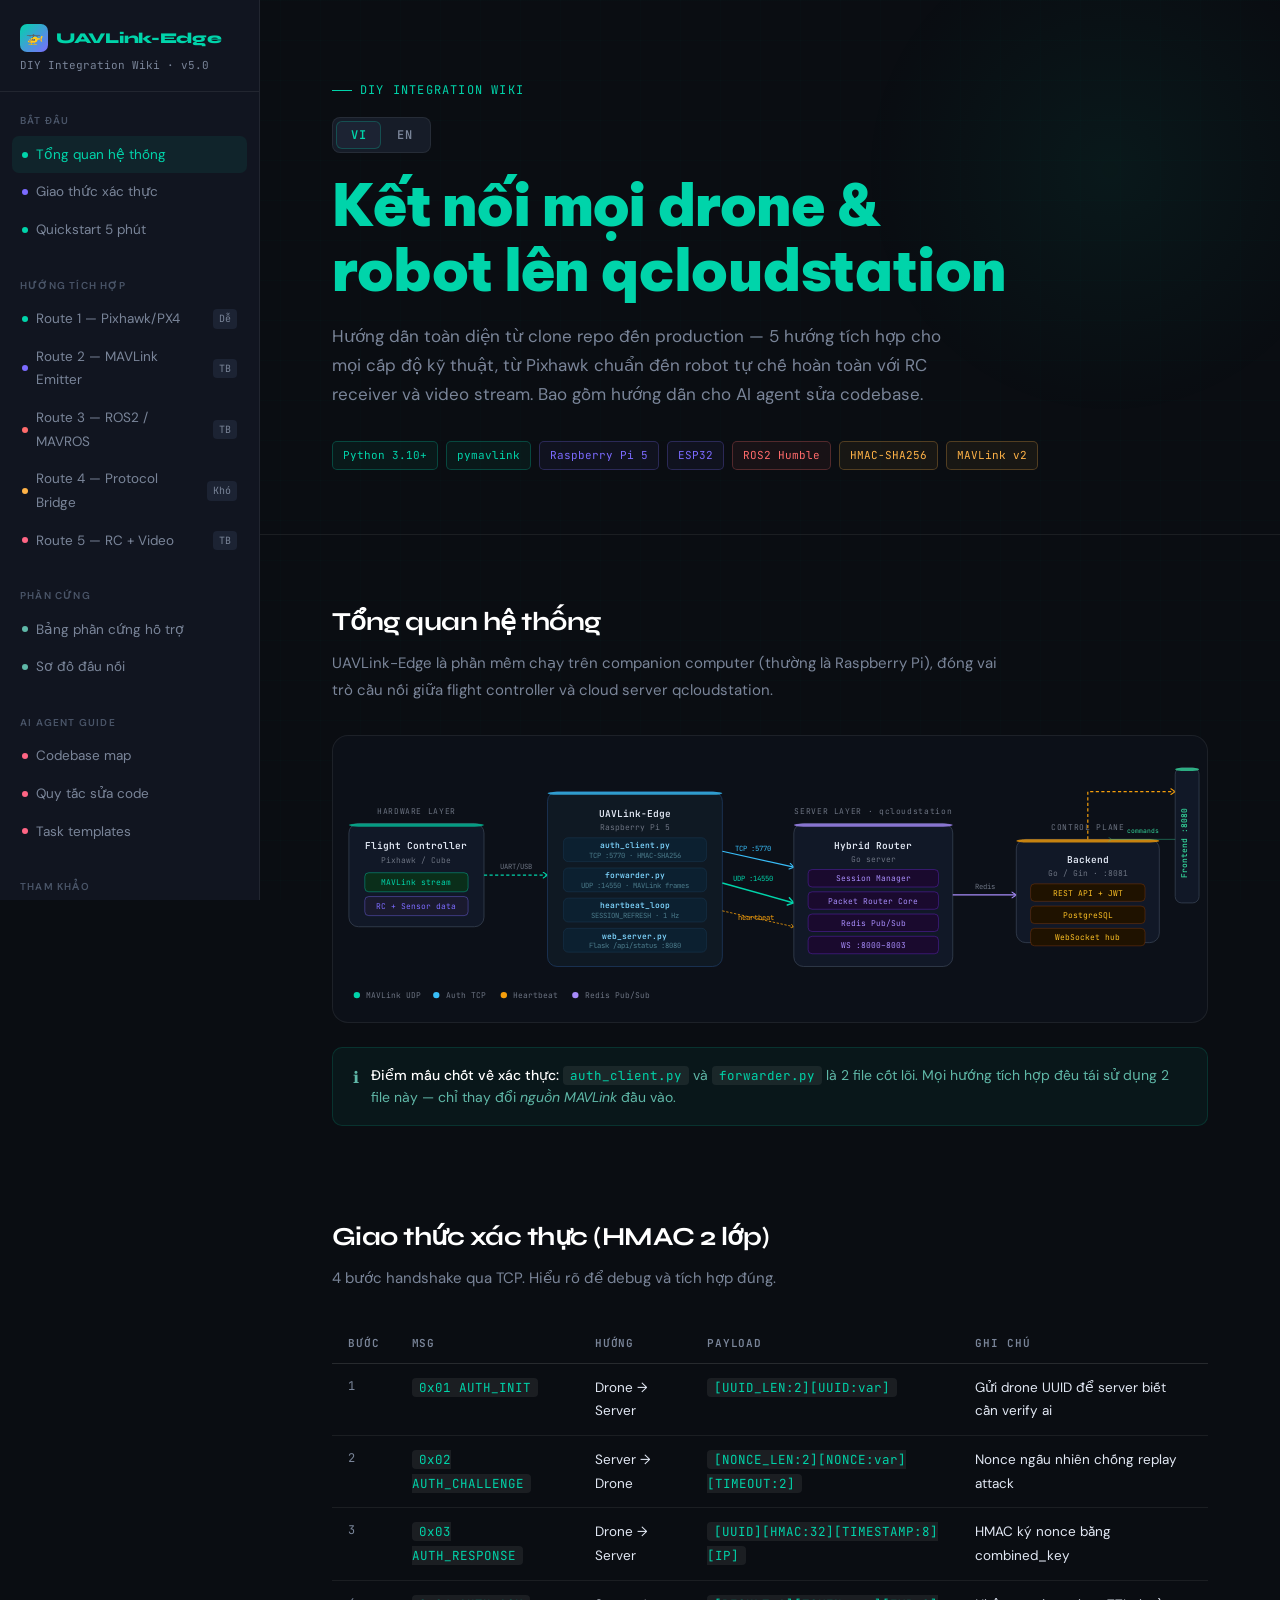
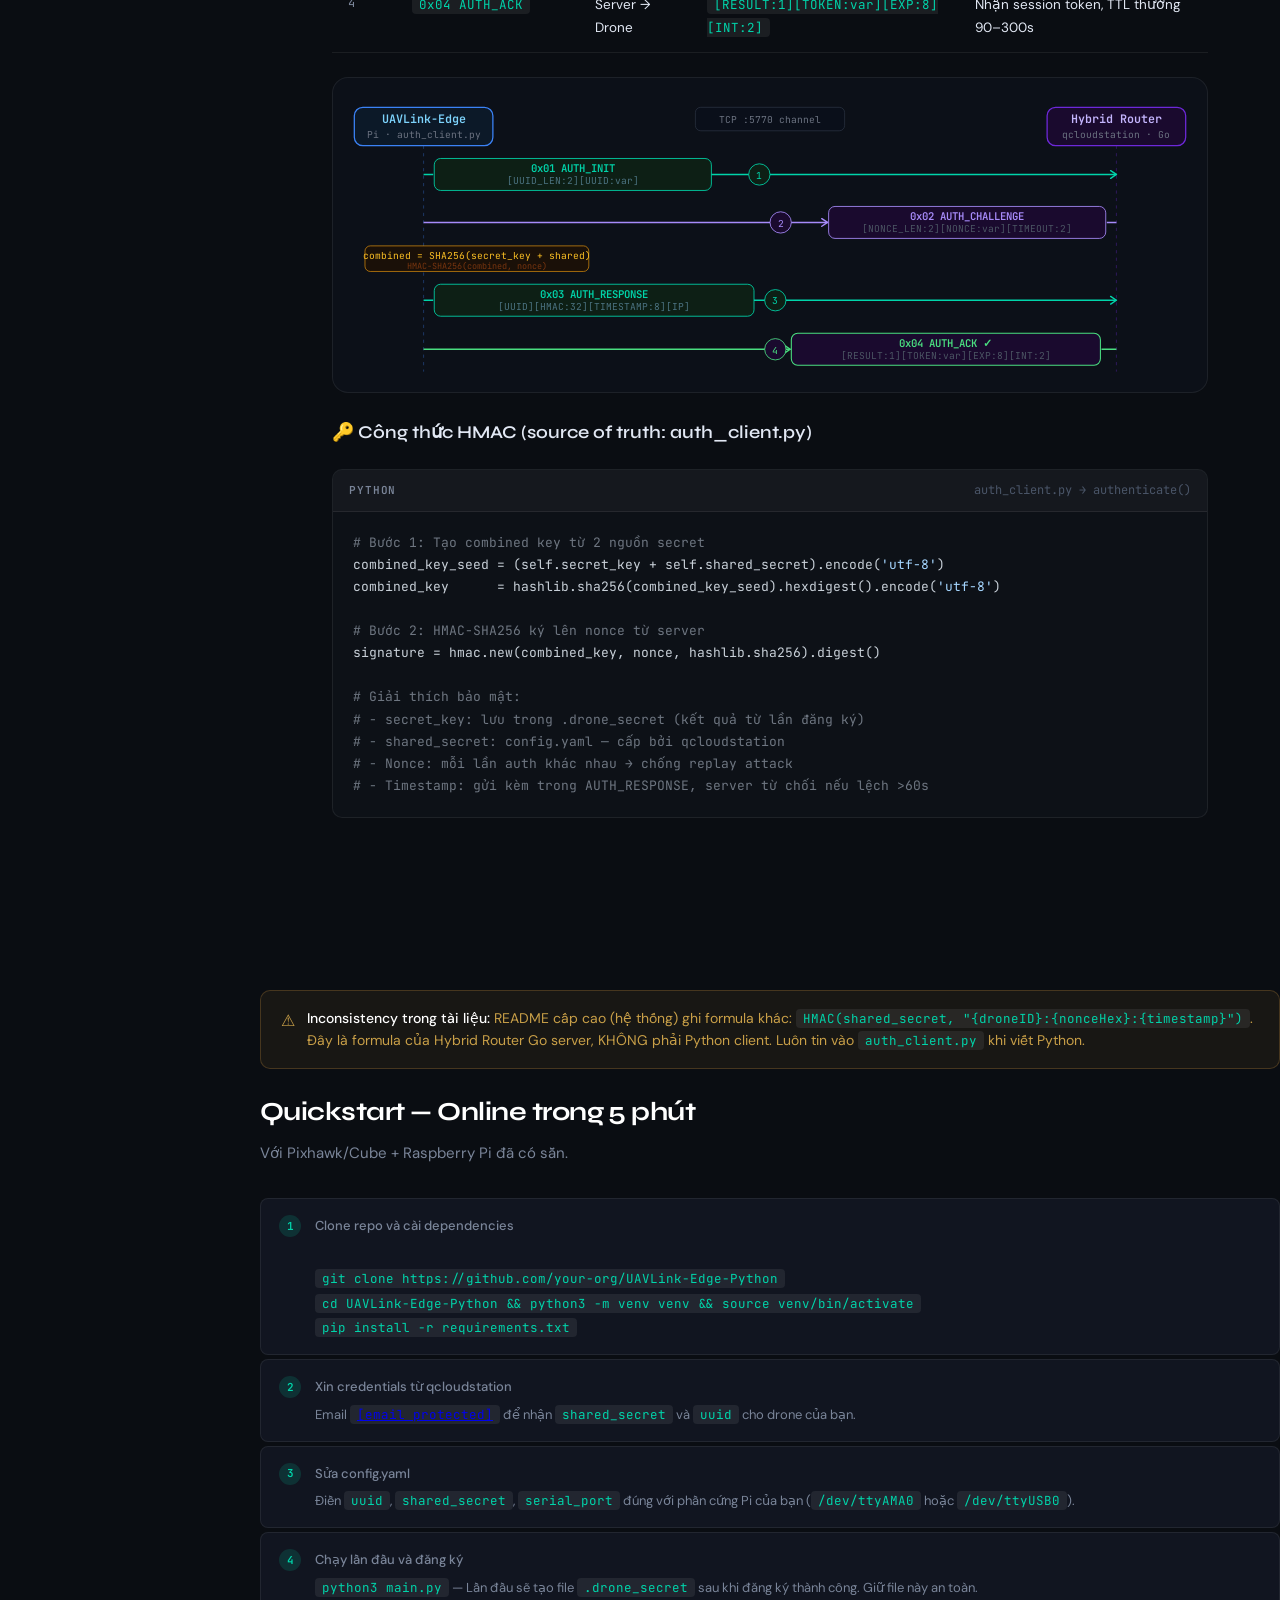
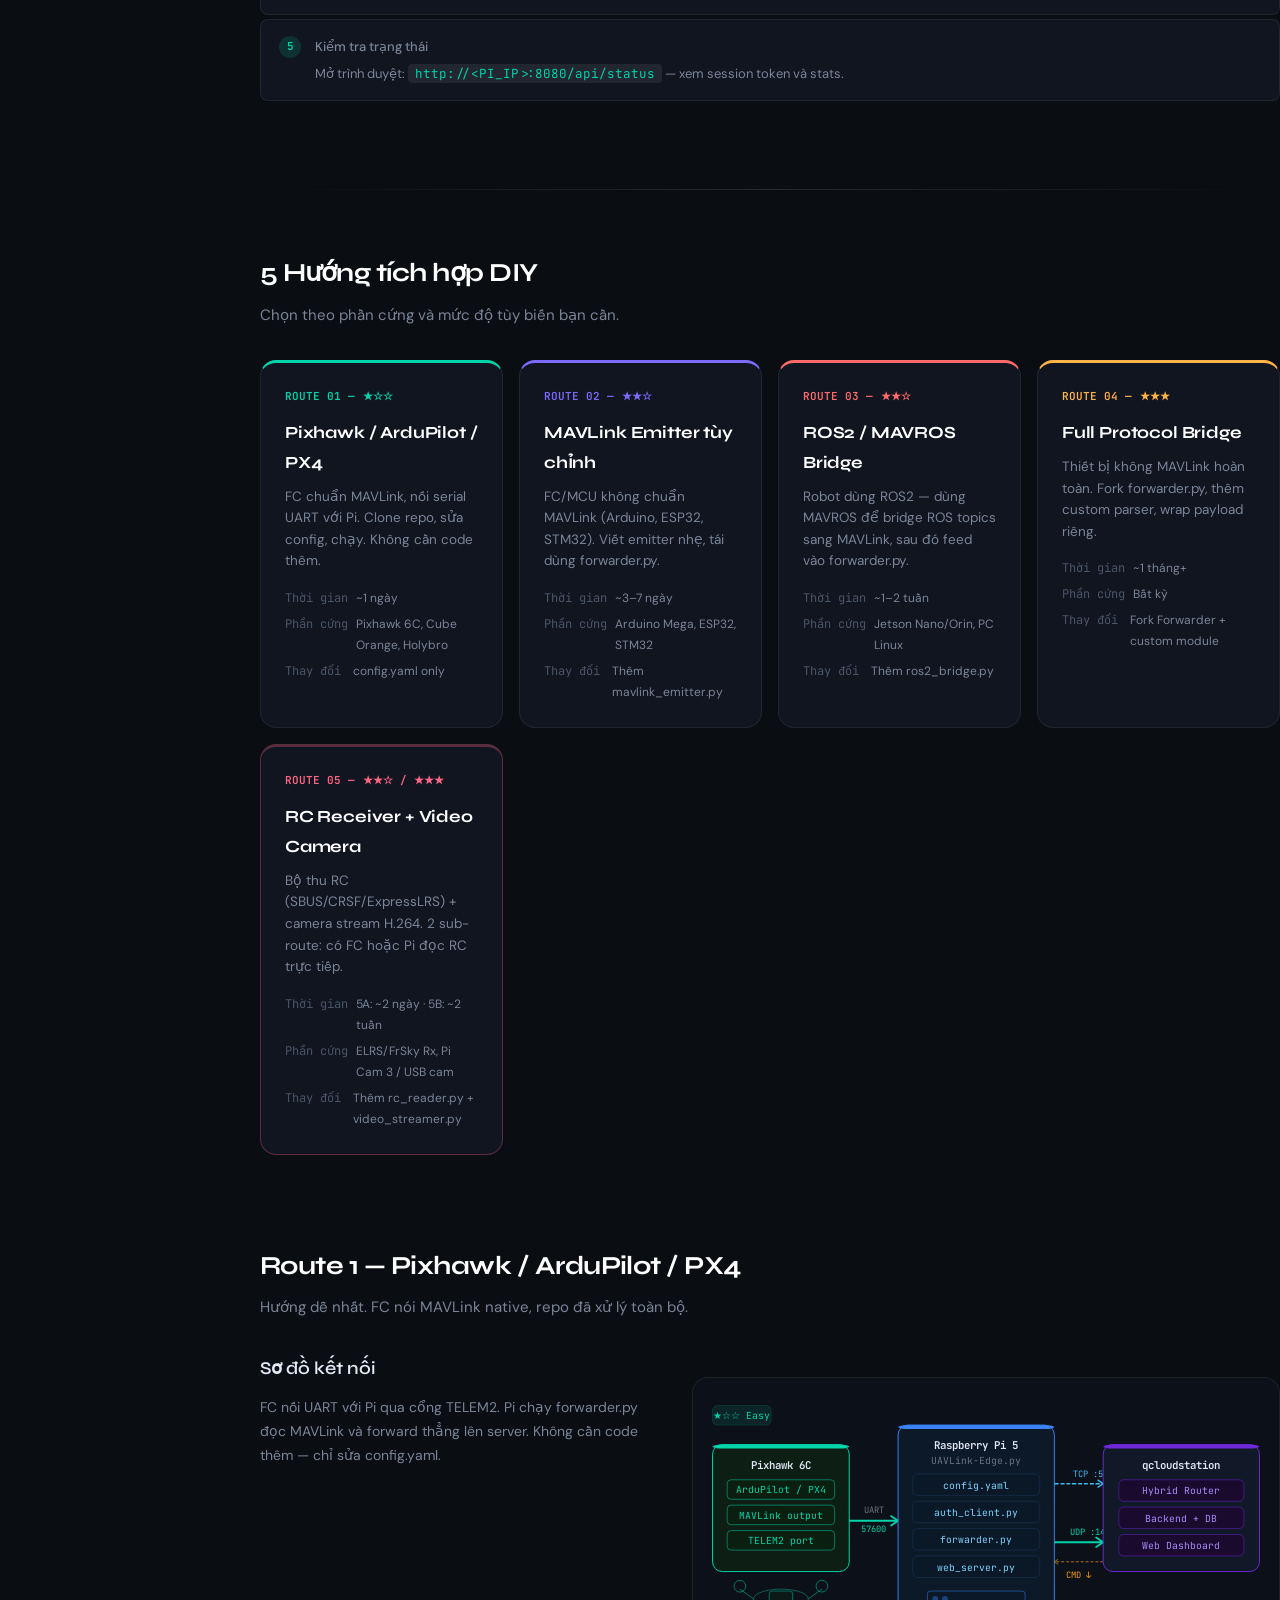
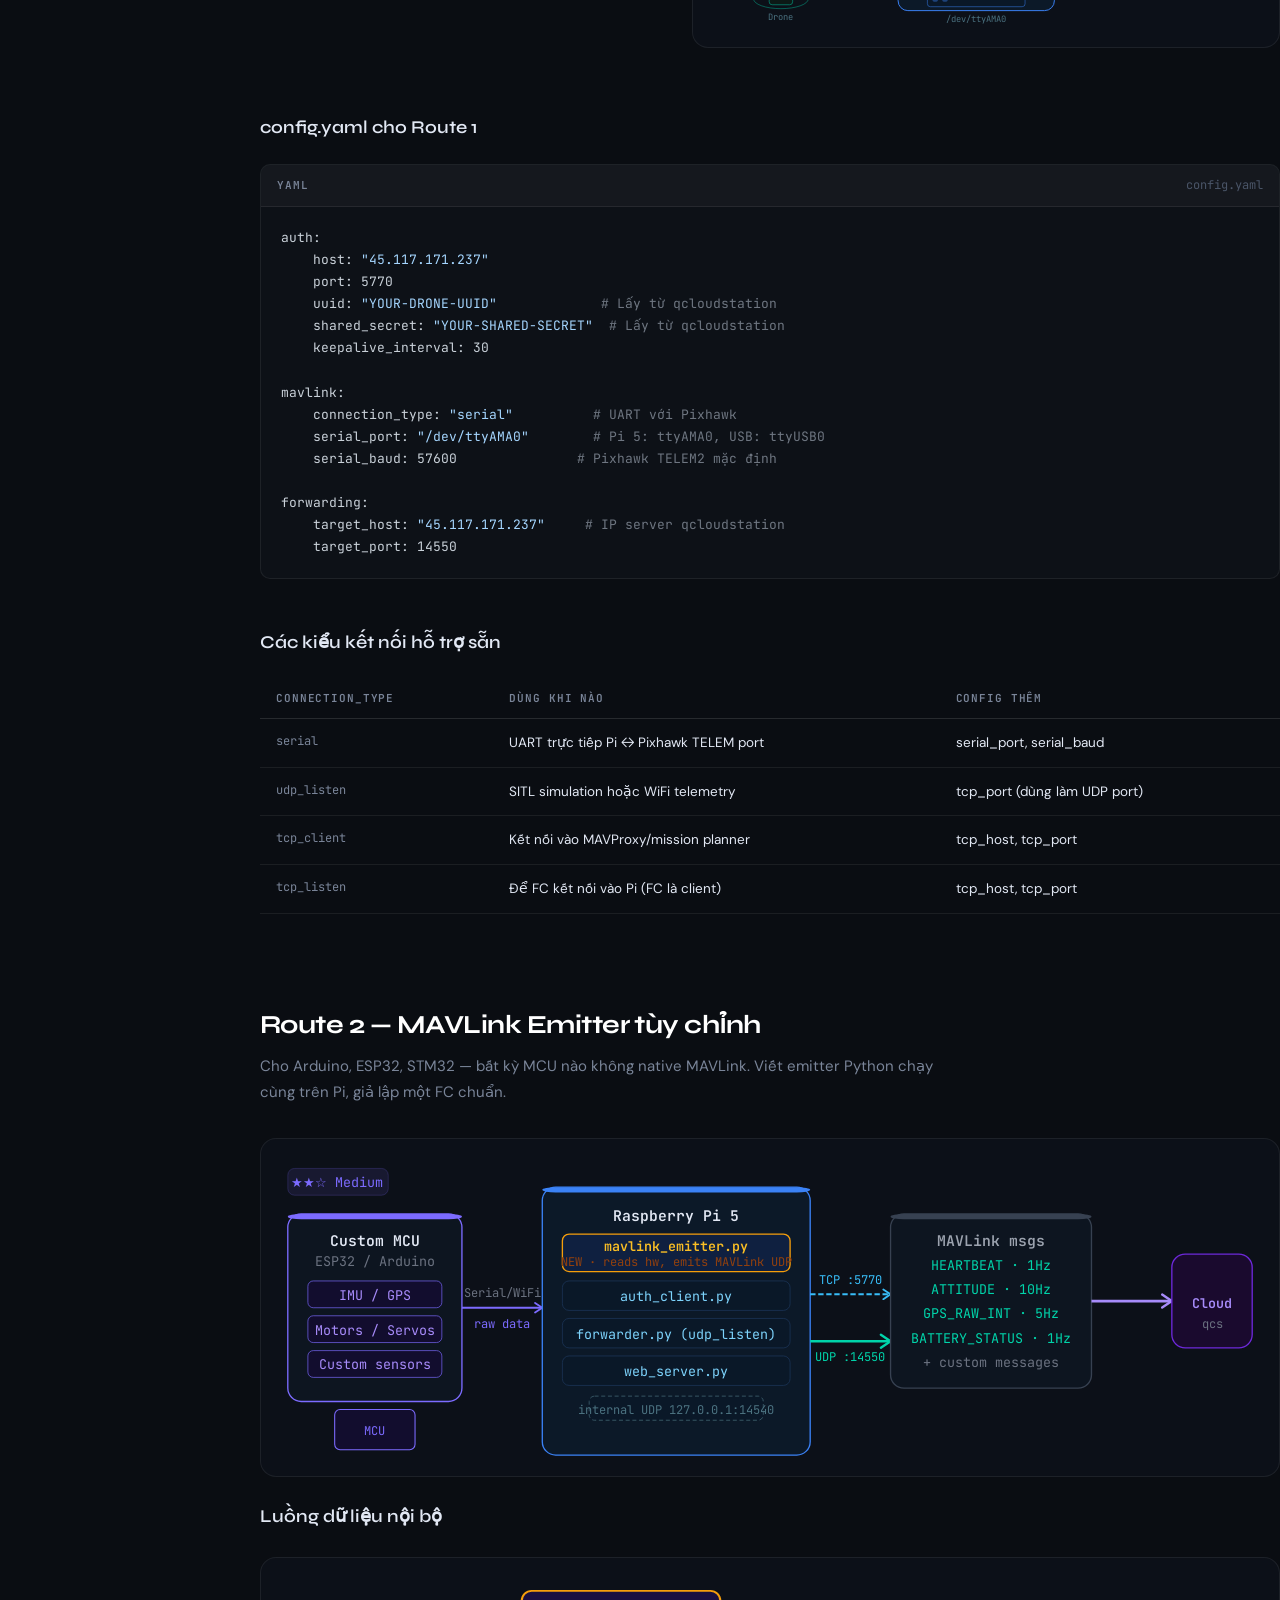
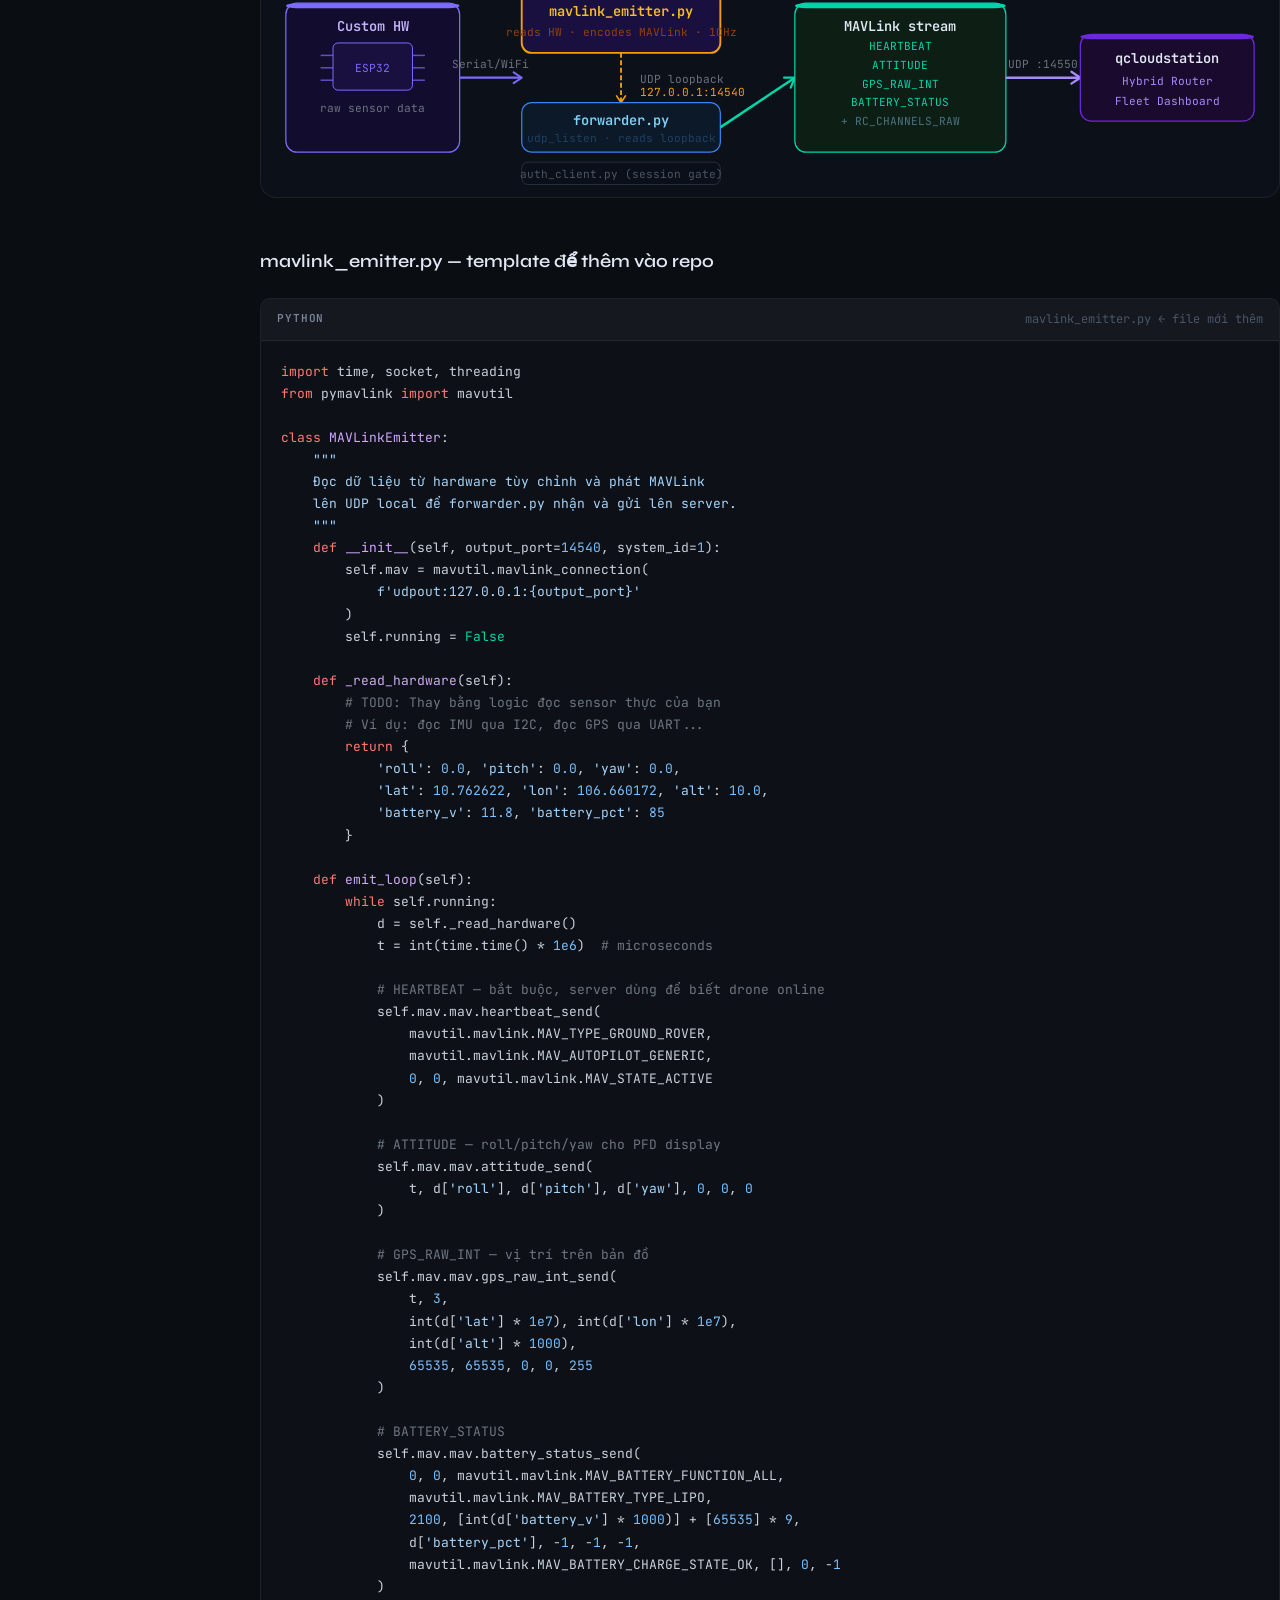
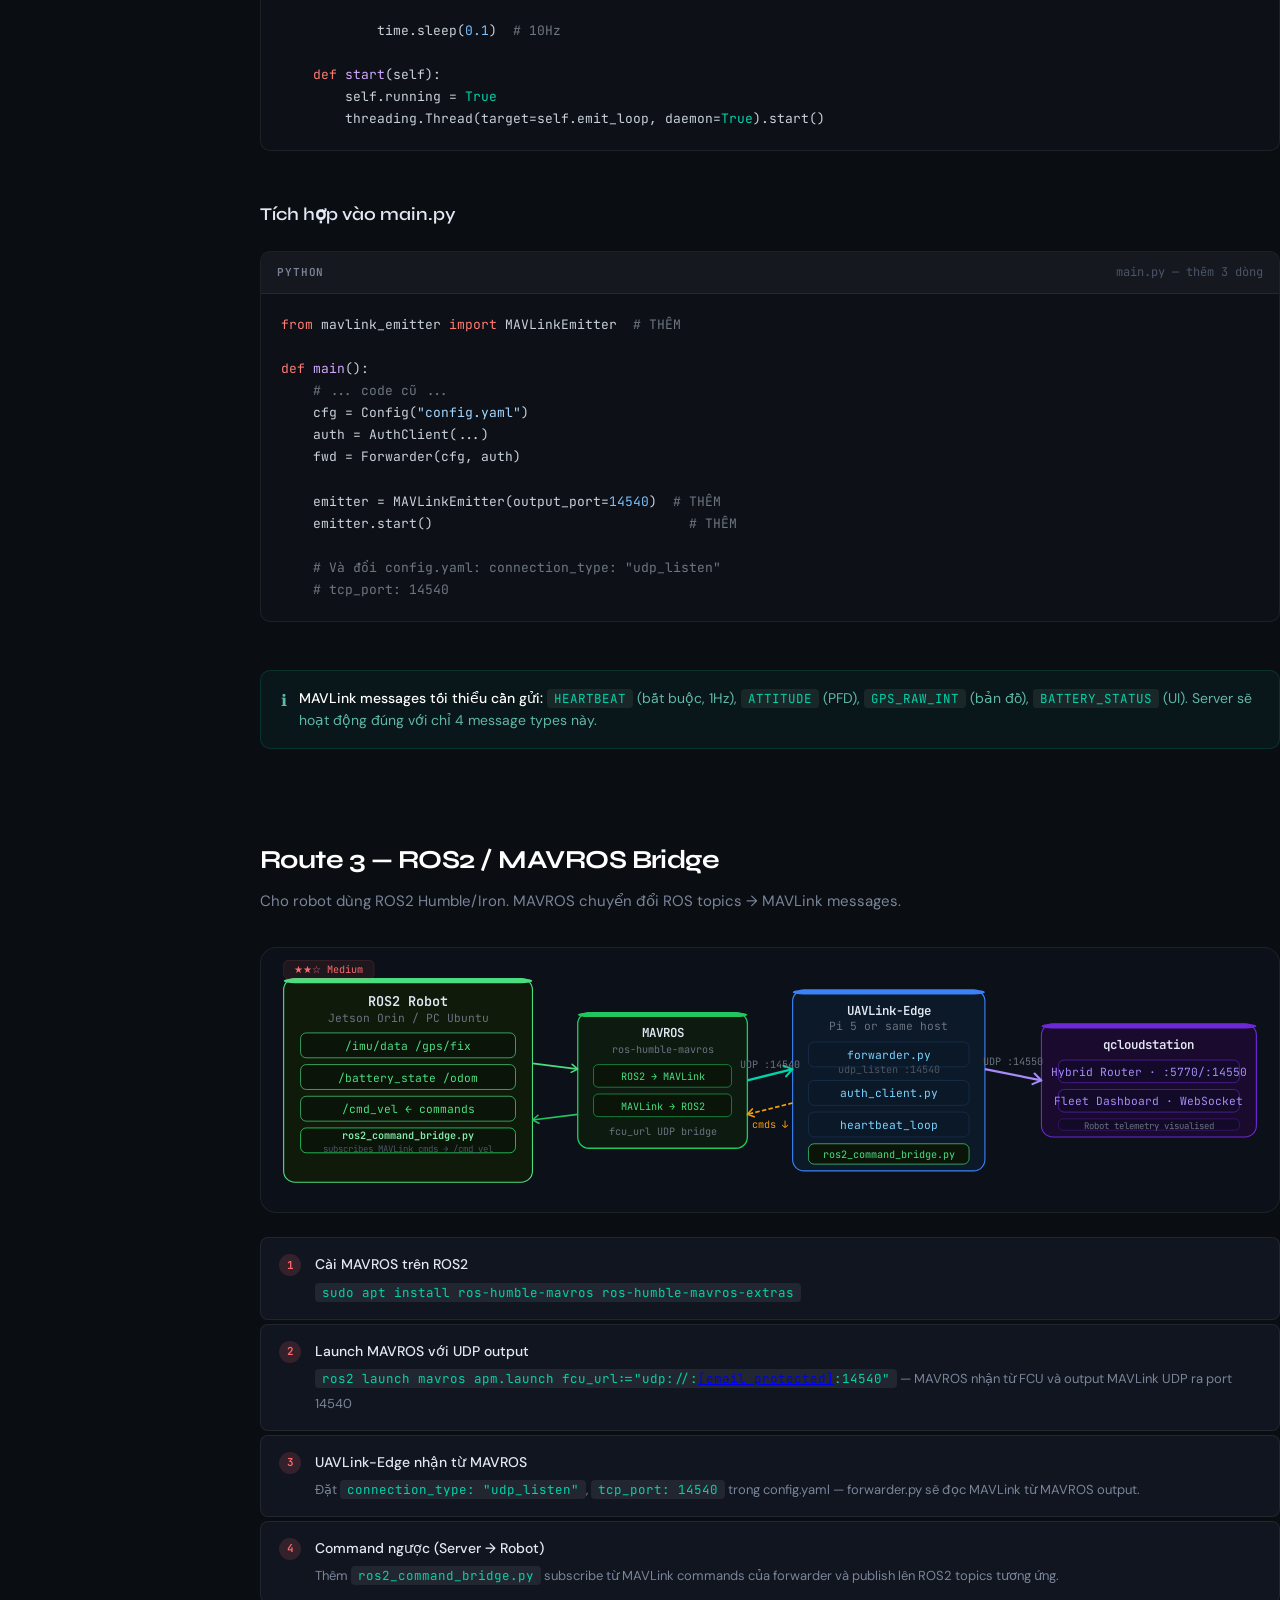
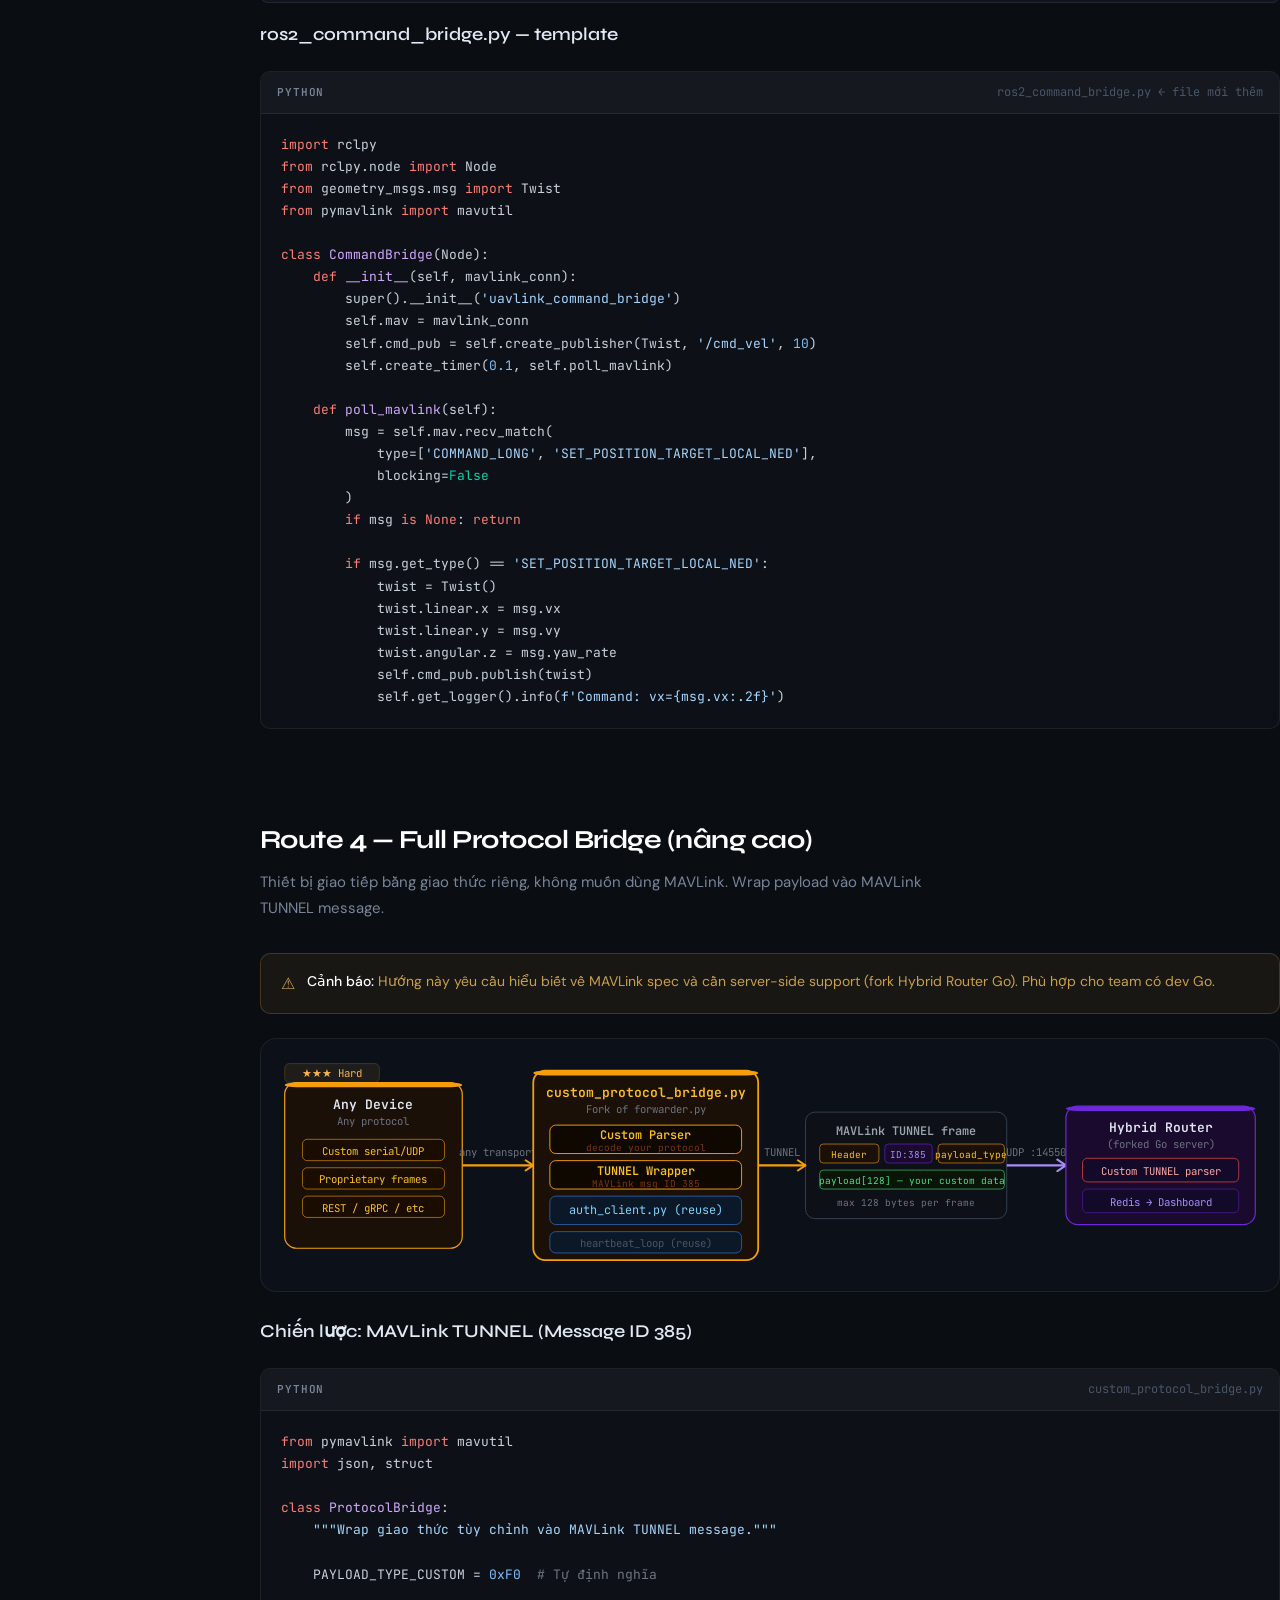
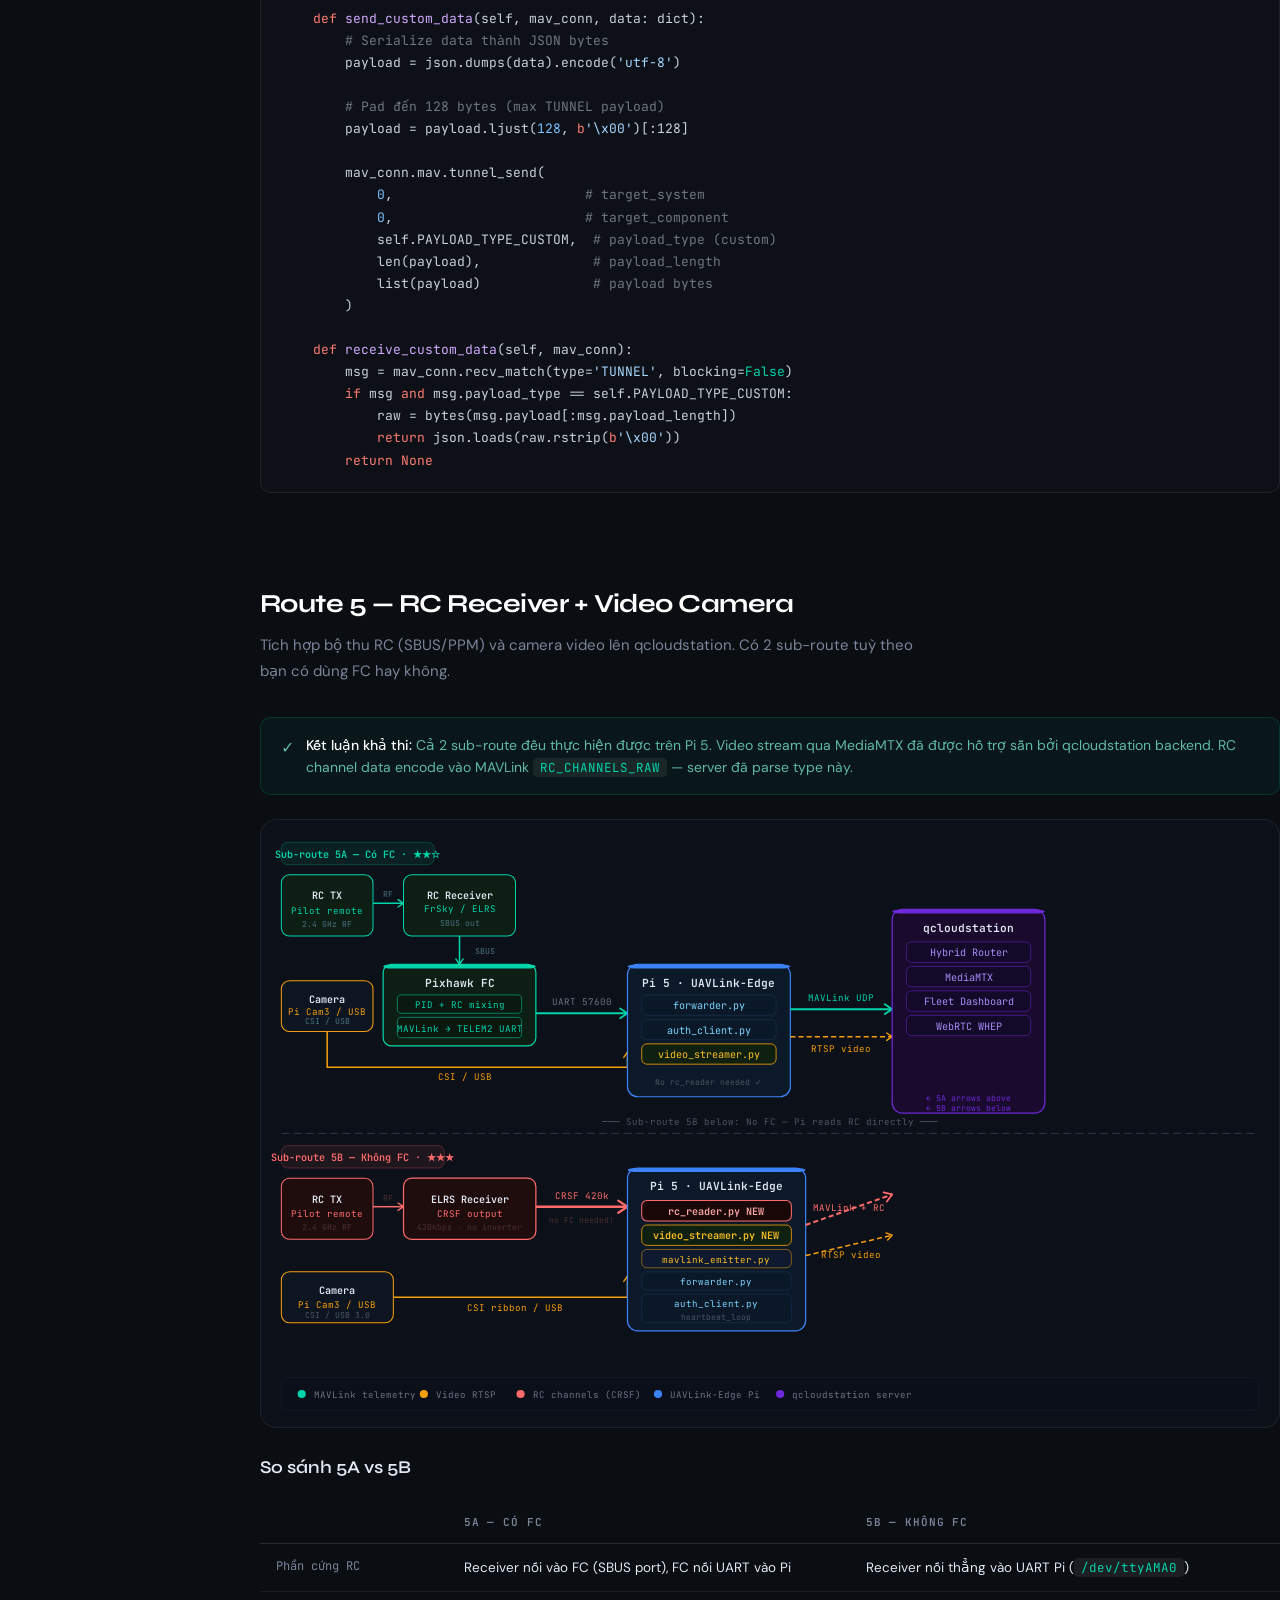
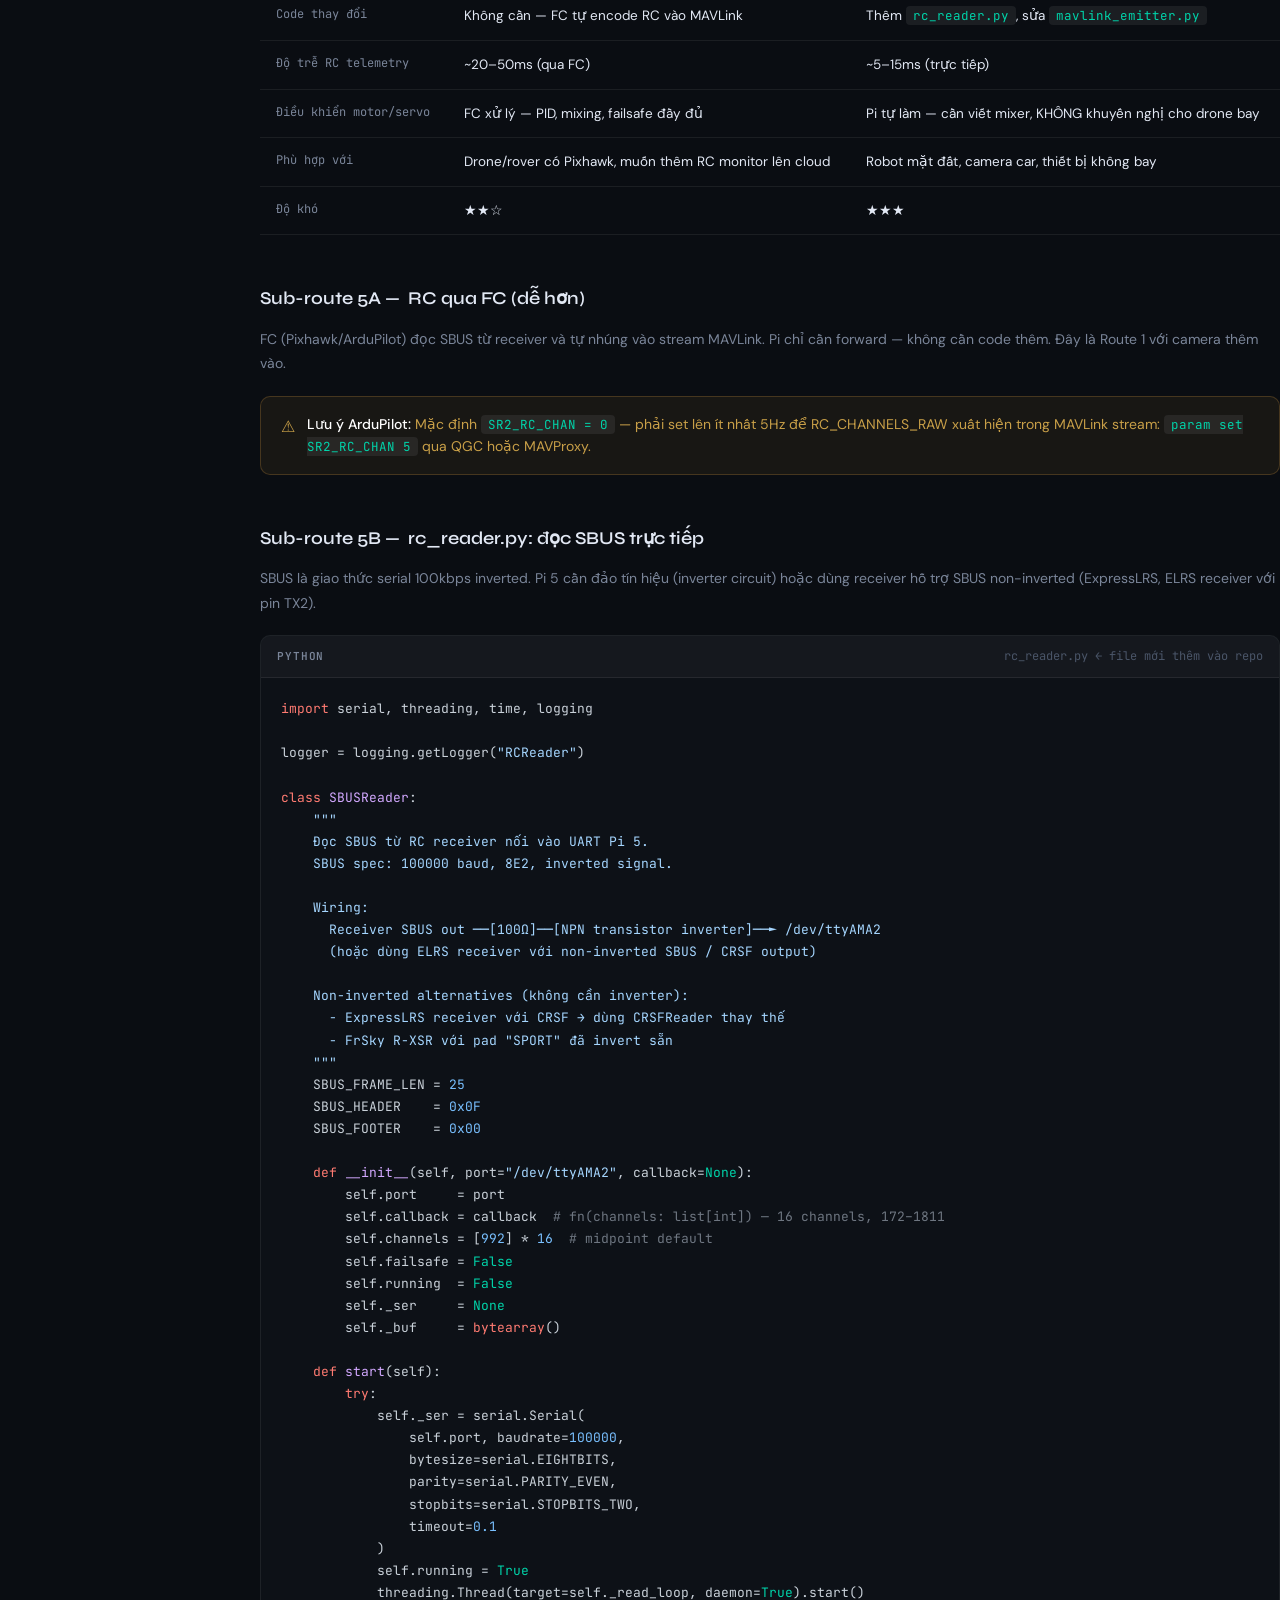
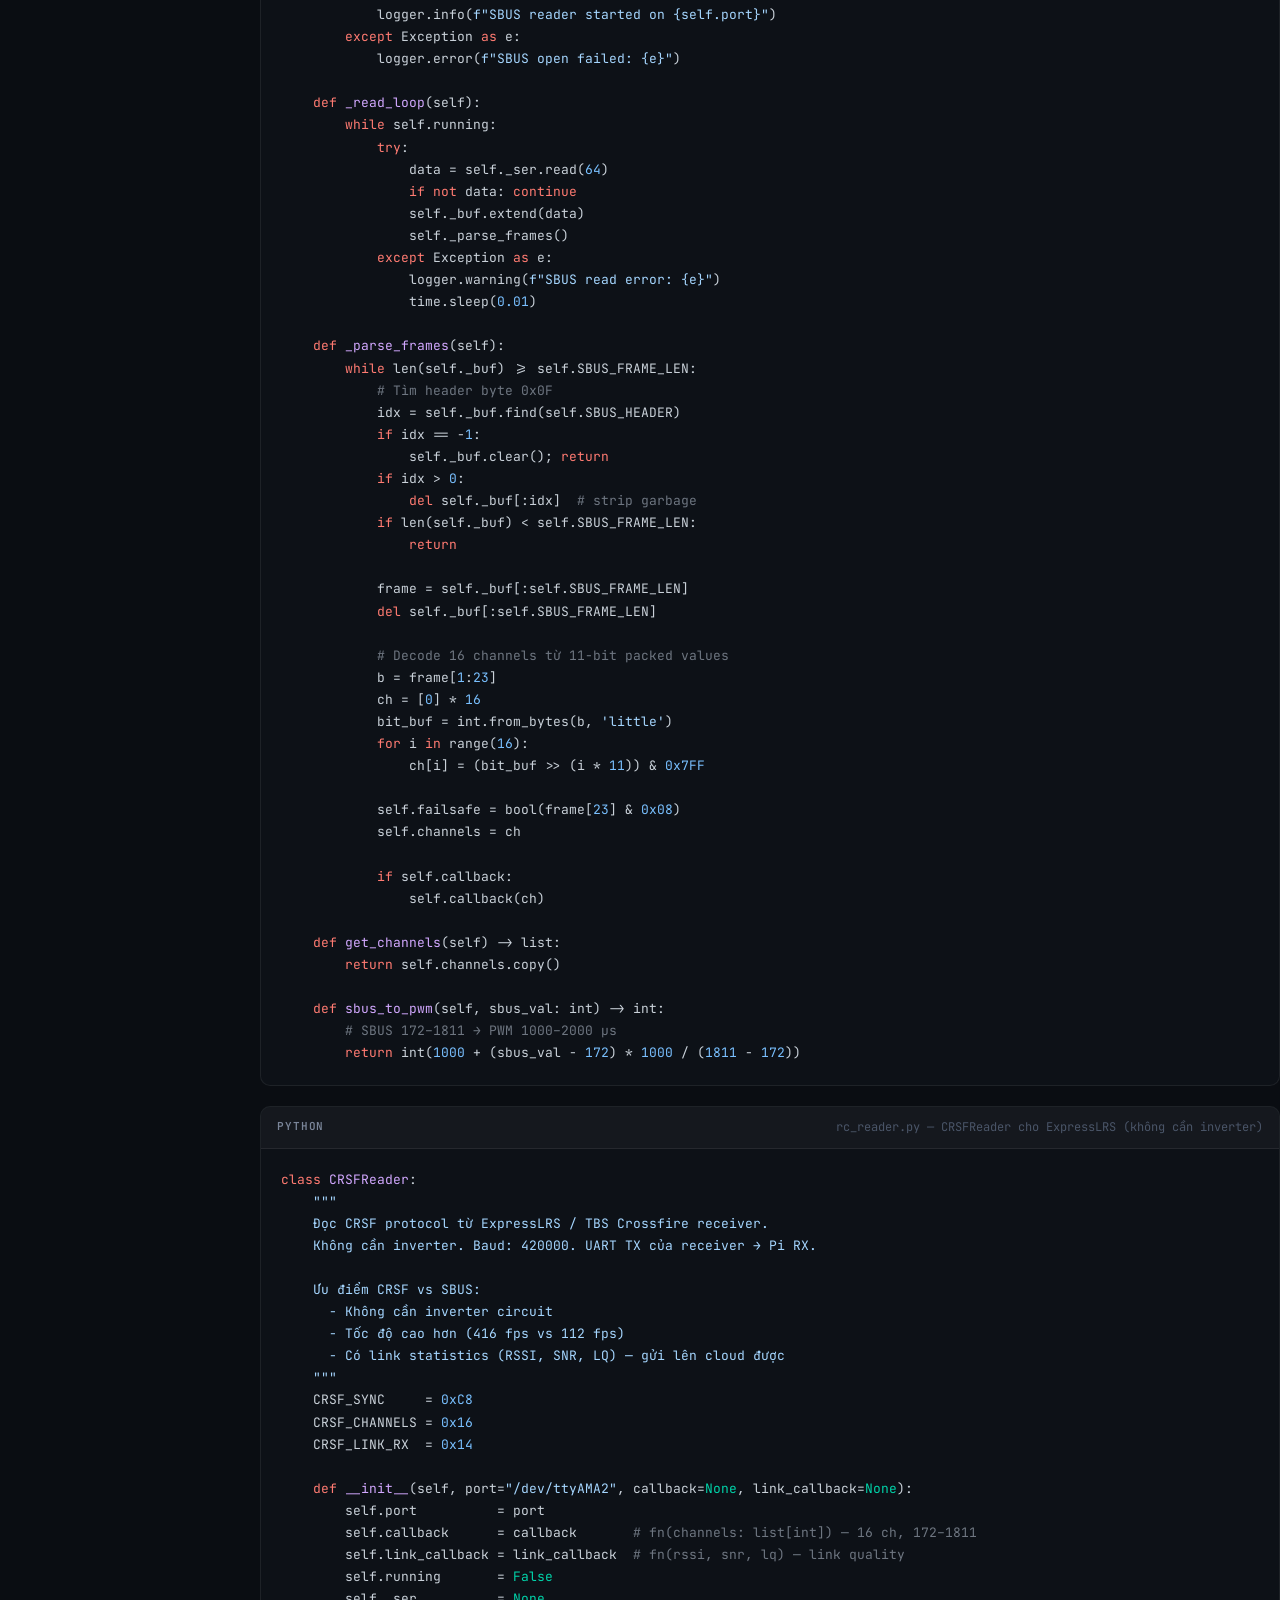
==== commit 767518f4: "update" ====
--- a/index.html
+++ b/index.html
@@ -180,7 +180,7 @@
 
 /* ─── HERO ─── */
 .hero {
-  padding: 80px 64px 64px;
+  padding: 80px 72px 64px;
   border-bottom: 1px solid var(--border);
   position: relative;
   overflow: hidden;
@@ -315,13 +315,14 @@
 
 /* ─── CONTENT ─── */
 .content {
-  padding: 64px;
-  max-width: 900px;
+  padding: 64px 72px;
+  max-width: 100%;
 }
 
 /* ─── SECTION ─── */
 .section {
-  margin-bottom: 80px;
+  margin-bottom: 88px;
+  max-width: 1200px;
 }
 
 .section-title {
@@ -370,7 +371,7 @@
 /* ─── ROUTE CARDS ─── */
 .route-cards {
   display: grid;
-  grid-template-columns: repeat(auto-fit, minmax(260px, 1fr));
+  grid-template-columns: repeat(auto-fill, minmax(240px, 1fr));
   gap: 16px;
   margin-bottom: 32px;
 }
@@ -673,6 +674,36 @@
 .arch-diagram .arch-note { color: var(--amber); }
 .arch-diagram .arch-line { color: var(--dim); }
 
+/* ─── SVG BLOCK DIAGRAMS ─── */
+.svg-diagram {
+  width: 100%;
+  overflow-x: auto;
+  margin: 24px 0;
+  border-radius: var(--radius-lg);
+  background: #0c1018;
+  border: 1px solid var(--border);
+  padding: 8px 0;
+}
+.svg-diagram svg {
+  display: block;
+  width: 100%;
+  height: auto;
+}
+/* Two-column layout for subsection + diagram side-by-side */
+.section-split {
+  display: grid;
+  grid-template-columns: 1fr 1fr;
+  gap: 40px;
+  align-items: start;
+  margin-bottom: 40px;
+}
+.section-split.wide { grid-template-columns: 2fr 3fr; }
+.section-split.flip { direction: rtl; }
+.section-split.flip > * { direction: ltr; }
+@media (max-width: 1100px) {
+  .section-split { grid-template-columns: 1fr; }
+}
+
 /* ─── DIVIDER ─── */
 .divider {
   height: 1px;
@@ -710,6 +741,7 @@
   .main { margin-left: 0; }
   .hero { padding: 40px 24px; }
   .content { padding: 32px 24px; }
+  .section { max-width: 100%; }
 }
 
 /* ─── ANIMATIONS ─── */
@@ -875,27 +907,123 @@
         <span data-lang="en">UAVLink-Edge runs on a companion computer (typically Raspberry Pi), bridging the flight controller and the qcloudstation cloud server.</span>
       </p>
 
-      <div class="arch-diagram"><span class="arch-h">┌─────────────────────────────────────────────────────────────────┐</span>
-<span class="arch-h">│                    LUỒNG DỮ LIỆU TỔNG QUAN                      │</span>
-<span class="arch-h">└─────────────────────────────────────────────────────────────────┘</span>
-
-<span class="arch-box">  [Flight Controller]</span>   <span class="arch-line">──Serial/UART/UDP──►</span>   <span class="arch-box">[UAVLink-Edge.py]</span>
-<span class="arch-note">   Pixhawk / Custom FC                                 Raspberry Pi</span>
-
-                                                   │  auth_client.py
-                                                   │  TCP :5770 ──► HMAC Handshake
-                                                   │  ◄── Session Token
-                                                   │
-                                                   │  forwarder.py
-                                                   │  UDP :14550 ──► MAVLink frames
-                                                   │  ◄── Commands (ARM/DISARM/...)
-                                                   │
-                                                   │  heartbeat_loop
-                                                   │  UDP 1Hz ──► MSG_SESSION_REFRESH
-
-<span class="arch-box">  [qcloudstation]</span>        <span class="arch-line">◄────────────────────</span>   <span class="arch-box">[Hybrid Router]</span>
-<span class="arch-note">   Fleet Dashboard UI           Redis Pub/Sub            Go server</span>
-<span class="arch-note">   http://qcloudcontrol.com     TCP :5760 (QGC)          :8001 WebSocket</span></div>
+      <div class="svg-diagram">
+<svg viewBox="0 0 1100 340" xmlns="http://www.w3.org/2000/svg" font-family="'JetBrains Mono',monospace">
+<defs>
+  <marker id="arr" viewBox="0 0 10 10" refX="8" refY="5" markerWidth="6" markerHeight="6" orient="auto-start-reverse">
+    <path d="M2 1L8 5L2 9" fill="none" stroke="context-stroke" stroke-width="1.5" stroke-linecap="round" stroke-linejoin="round"/>
+  </marker>
+  <filter id="glow"><feGaussianBlur stdDeviation="3" result="blur"/><feMerge><feMergeNode in="blur"/><feMergeNode in="SourceGraphic"/></feMerge></filter>
+</defs>
+
+<!-- ── Flight Controller block ── -->
+<rect x="20" y="100" width="170" height="130" rx="12" fill="#111827" stroke="#374151" stroke-width="1"/>
+<rect x="20" y="100" width="170" height="4" rx="12" fill="#00d4aa" opacity="0.7"/>
+<text x="105" y="132" text-anchor="middle" fill="#e2e8f4" font-size="12" font-weight="600">Flight Controller</text>
+<text x="105" y="150" text-anchor="middle" fill="#6b7280" font-size="10">Pixhawk / Cube</text>
+<rect x="40" y="162" width="130" height="24" rx="5" fill="#0a2e1a" stroke="#00d4aa" stroke-width="0.5"/>
+<text x="105" y="178" text-anchor="middle" fill="#00d4aa" font-size="10">MAVLink stream</text>
+<rect x="40" y="192" width="130" height="24" rx="5" fill="#1a1a2e" stroke="#7c6bff" stroke-width="0.5"/>
+<text x="105" y="208" text-anchor="middle" fill="#7c6bff" font-size="10">RC + Sensor data</text>
+
+<!-- label -->
+<text x="105" y="88" text-anchor="middle" fill="#6b7280" font-size="10" letter-spacing="0.08em">HARDWARE LAYER</text>
+
+<!-- ── Connector FC → Pi ── -->
+<line x1="190" y1="165" x2="270" y2="165" stroke="#00d4aa" stroke-width="1.5" marker-end="url(#arr)" stroke-dasharray="4 3"/>
+<text x="230" y="157" text-anchor="middle" fill="#6b7280" font-size="9">UART/USB</text>
+
+<!-- ── Pi / UAVLink-Edge block ── -->
+<rect x="270" y="60" width="220" height="220" rx="12" fill="#0f1923" stroke="#1e3a5f" stroke-width="1"/>
+<rect x="270" y="60" width="220" height="4" rx="12" fill="#38bdf8" opacity="0.8"/>
+<text x="380" y="92" text-anchor="middle" fill="#e2e8f4" font-size="12" font-weight="600">UAVLink-Edge</text>
+<text x="380" y="108" text-anchor="middle" fill="#6b7280" font-size="10">Raspberry Pi 5</text>
+
+<rect x="290" y="118" width="180" height="30" rx="6" fill="#0c2030" stroke="#1e4060" stroke-width="0.5"/>
+<text x="380" y="131" text-anchor="middle" fill="#7dd3fc" font-size="10" font-weight="600">auth_client.py</text>
+<text x="380" y="143" text-anchor="middle" fill="#4b7a8a" font-size="9">TCP :5770 · HMAC-SHA256</text>
+
+<rect x="290" y="156" width="180" height="30" rx="6" fill="#0c2030" stroke="#1e4060" stroke-width="0.5"/>
+<text x="380" y="169" text-anchor="middle" fill="#7dd3fc" font-size="10" font-weight="600">forwarder.py</text>
+<text x="380" y="181" text-anchor="middle" fill="#4b7a8a" font-size="9">UDP :14550 · MAVLink frames</text>
+
+<rect x="290" y="194" width="180" height="30" rx="6" fill="#0c2030" stroke="#1e4060" stroke-width="0.5"/>
+<text x="380" y="207" text-anchor="middle" fill="#7dd3fc" font-size="10" font-weight="600">heartbeat_loop</text>
+<text x="380" y="219" text-anchor="middle" fill="#4b7a8a" font-size="9">SESSION_REFRESH · 1 Hz</text>
+
+<rect x="290" y="232" width="180" height="30" rx="6" fill="#0c2030" stroke="#1e4060" stroke-width="0.5"/>
+<text x="380" y="245" text-anchor="middle" fill="#7dd3fc" font-size="10" font-weight="600">web_server.py</text>
+<text x="380" y="257" text-anchor="middle" fill="#4b7a8a" font-size="9">Flask /api/status :8080</text>
+
+<!-- ── Connector Pi → Router ── -->
+<!-- TCP auth -->
+<line x1="490" y1="135" x2="580" y2="155" stroke="#38bdf8" stroke-width="1.5" marker-end="url(#arr)"/>
+<text x="528" y="135" text-anchor="middle" fill="#38bdf8" font-size="9">TCP :5770</text>
+<!-- UDP telemetry -->
+<line x1="490" y1="175" x2="580" y2="200" stroke="#00d4aa" stroke-width="2" marker-end="url(#arr)"/>
+<text x="528" y="173" text-anchor="middle" fill="#00d4aa" font-size="9">UDP :14550</text>
+<!-- heartbeat -->
+<line x1="490" y1="210" x2="580" y2="230" stroke="#f59e0b" stroke-width="1" stroke-dasharray="3 2" marker-end="url(#arr)"/>
+<text x="533" y="222" text-anchor="middle" fill="#f59e0b" font-size="9">heartbeat</text>
+
+<!-- ── Hybrid Router block ── -->
+<rect x="580" y="100" width="200" height="180" rx="12" fill="#111827" stroke="#374151" stroke-width="1"/>
+<rect x="580" y="100" width="200" height="4" rx="12" fill="#a78bfa" opacity="0.8"/>
+<text x="680" y="132" text-anchor="middle" fill="#e2e8f4" font-size="12" font-weight="600">Hybrid Router</text>
+<text x="680" y="148" text-anchor="middle" fill="#6b7280" font-size="10">Go server</text>
+
+<rect x="598" y="158" width="164" height="22" rx="5" fill="#1a0a2e" stroke="#6d28d9" stroke-width="0.5"/>
+<text x="680" y="173" text-anchor="middle" fill="#a78bfa" font-size="10">Session Manager</text>
+<rect x="598" y="186" width="164" height="22" rx="5" fill="#1a0a2e" stroke="#6d28d9" stroke-width="0.5"/>
+<text x="680" y="201" text-anchor="middle" fill="#a78bfa" font-size="10">Packet Router Core</text>
+<rect x="598" y="214" width="164" height="22" rx="5" fill="#1a0a2e" stroke="#6d28d9" stroke-width="0.5"/>
+<text x="680" y="229" text-anchor="middle" fill="#a78bfa" font-size="10">Redis Pub/Sub</text>
+<rect x="598" y="242" width="164" height="22" rx="5" fill="#1a0a2e" stroke="#6d28d9" stroke-width="0.5"/>
+<text x="680" y="257" text-anchor="middle" fill="#a78bfa" font-size="10">WS :8000–8003</text>
+
+<!-- ── Connector Router → Backend ── -->
+<line x1="780" y1="190" x2="860" y2="190" stroke="#a78bfa" stroke-width="1.5" marker-end="url(#arr)"/>
+<text x="820" y="183" text-anchor="middle" fill="#6b7280" font-size="9">Redis</text>
+
+<!-- ── Backend block ── -->
+<rect x="860" y="120" width="180" height="130" rx="12" fill="#111827" stroke="#374151" stroke-width="1"/>
+<rect x="860" y="120" width="180" height="4" rx="12" fill="#f59e0b" opacity="0.8"/>
+<text x="950" y="150" text-anchor="middle" fill="#e2e8f4" font-size="12" font-weight="600">Backend</text>
+<text x="950" y="166" text-anchor="middle" fill="#6b7280" font-size="10">Go / Gin · :8081</text>
+<rect x="878" y="176" width="144" height="22" rx="5" fill="#1f1200" stroke="#92400e" stroke-width="0.5"/>
+<text x="950" y="191" text-anchor="middle" fill="#fbbf24" font-size="10">REST API + JWT</text>
+<rect x="878" y="204" width="144" height="22" rx="5" fill="#1f1200" stroke="#92400e" stroke-width="0.5"/>
+<text x="950" y="219" text-anchor="middle" fill="#fbbf24" font-size="10">PostgreSQL</text>
+<rect x="878" y="232" width="144" height="22" rx="5" fill="#1f1200" stroke="#92400e" stroke-width="0.5"/>
+<text x="950" y="247" text-anchor="middle" fill="#fbbf24" font-size="10">WebSocket hub</text>
+
+<!-- ── Connector Backend → Frontend ── -->
+<path d="M950 120 L950 60 L1060 60" fill="none" stroke="#f59e0b" stroke-width="1.5" marker-end="url(#arr)" stroke-dasharray="4 3"/>
+
+<!-- ── Frontend block ── -->
+<rect x="1060" y="30" width="30" height="170" rx="8" fill="#111827" stroke="#374151" stroke-width="1"/>
+<rect x="1060" y="30" width="30" height="4" rx="8" fill="#34d399" opacity="0.8"/>
+<text x="1075" y="125" text-anchor="middle" fill="#34d399" font-size="10" transform="rotate(-90,1075,125)" font-weight="600">Frontend :8080</text>
+
+<!-- ── Command downlink arrow ── -->
+<path d="M1060 120 L980 120 L980 120" fill="none" stroke="#34d399" stroke-width="1" marker-end="url(#arr)" opacity="0.5"/>
+<text x="1020" y="112" text-anchor="middle" fill="#34d399" font-size="8">commands</text>
+
+<!-- Labels bottom -->
+<text x="680" y="88" text-anchor="middle" fill="#6b7280" font-size="10" letter-spacing="0.08em">SERVER LAYER · qcloudstation</text>
+<text x="950" y="108" text-anchor="middle" fill="#6b7280" font-size="10" letter-spacing="0.08em">CONTROL PLANE</text>
+
+<!-- Legend -->
+<circle cx="30" cy="316" r="4" fill="#00d4aa"/>
+<text x="42" y="320" fill="#6b7280" font-size="10">MAVLink UDP</text>
+<circle cx="130" cy="316" r="4" fill="#38bdf8"/>
+<text x="142" y="320" fill="#6b7280" font-size="10">Auth TCP</text>
+<circle cx="215" cy="316" r="4" fill="#f59e0b"/>
+<text x="227" y="320" fill="#6b7280" font-size="10">Heartbeat</text>
+<circle cx="305" cy="316" r="4" fill="#a78bfa"/>
+<text x="317" y="320" fill="#6b7280" font-size="10">Redis Pub/Sub</text>
+</svg>
+      </div>
 
       <div class="callout info">
         <div class="callout-icon">ℹ</div>
@@ -932,7 +1060,70 @@
         </tbody>
       </table>
 
-      <div class="subsection">
+      <div class="svg-diagram">
+<svg viewBox="0 0 820 280" xmlns="http://www.w3.org/2000/svg" font-family="'JetBrains Mono',monospace">
+<defs><marker id="ah" viewBox="0 0 10 10" refX="8" refY="5" markerWidth="6" markerHeight="6" orient="auto-start-reverse"><path d="M2 1L8 5L2 9" fill="none" stroke="context-stroke" stroke-width="1.5" stroke-linecap="round" stroke-linejoin="round"/></marker></defs>
+
+<!-- Drone lane -->
+<rect x="20" y="20" width="130" height="36" rx="8" fill="#0c1928" stroke="#3b82f6" stroke-width="1.2"/>
+<text x="85" y="35" text-anchor="middle" fill="#7dd3fc" font-size="11" font-weight="600">UAVLink-Edge</text>
+<text x="85" y="49" text-anchor="middle" fill="#6b7280" font-size="9">Pi · auth_client.py</text>
+<line x1="85" y1="56" x2="85" y2="268" stroke="#3b82f6" stroke-width="0.8" stroke-dasharray="3 4" opacity="0.4"/>
+
+<!-- Server lane -->
+<rect x="670" y="20" width="130" height="36" rx="8" fill="#1a0a2e" stroke="#6d28d9" stroke-width="1.2"/>
+<text x="735" y="35" text-anchor="middle" fill="#c4b5fd" font-size="11" font-weight="600">Hybrid Router</text>
+<text x="735" y="49" text-anchor="middle" fill="#6b7280" font-size="9">qcloudstation · Go</text>
+<line x1="735" y1="56" x2="735" y2="268" stroke="#6d28d9" stroke-width="0.8" stroke-dasharray="3 4" opacity="0.4"/>
+
+<!-- Step 1: AUTH_INIT -->
+<rect x="95" y="68" width="260" height="30" rx="6" fill="#0d1f15" stroke="#00d4aa" stroke-width="0.8"/>
+<text x="225" y="81" text-anchor="middle" fill="#00d4aa" font-size="10" font-weight="600">0x01 AUTH_INIT</text>
+<text x="225" y="92" text-anchor="middle" fill="#4b7280" font-size="9">[UUID_LEN:2][UUID:var]</text>
+<line x1="85" y1="83" x2="94" y2="83" stroke="#00d4aa" stroke-width="1.5"/>
+<line x1="355" y1="83" x2="735" y2="83" stroke="#00d4aa" stroke-width="1.5" marker-end="url(#ah)"/>
+
+<!-- Step 2: AUTH_CHALLENGE -->
+<rect x="465" y="113" width="260" height="30" rx="6" fill="#1a0a2e" stroke="#a78bfa" stroke-width="0.8"/>
+<text x="595" y="126" text-anchor="middle" fill="#a78bfa" font-size="10" font-weight="600">0x02 AUTH_CHALLENGE</text>
+<text x="595" y="137" text-anchor="middle" fill="#4b5563" font-size="9">[NONCE_LEN:2][NONCE:var][TIMEOUT:2]</text>
+<line x1="735" y1="128" x2="726" y2="128" stroke="#a78bfa" stroke-width="1.5"/>
+<line x1="85" y1="128" x2="464" y2="128" stroke="#a78bfa" stroke-width="1.5" marker-end="url(#ah)"/>
+
+<!-- Compute note -->
+<rect x="30" y="150" width="210" height="24" rx="5" fill="#1a1008" stroke="#f59e0b" stroke-width="0.6"/>
+<text x="135" y="162" text-anchor="middle" fill="#fbbf24" font-size="9">combined = SHA256(secret_key + shared)</text>
+<text x="135" y="172" text-anchor="middle" fill="#78350f" font-size="8">HMAC-SHA256(combined, nonce)</text>
+
+<!-- Step 3: AUTH_RESPONSE -->
+<rect x="95" y="186" width="300" height="30" rx="6" fill="#0d1f15" stroke="#00d4aa" stroke-width="0.8"/>
+<text x="245" y="199" text-anchor="middle" fill="#00d4aa" font-size="10" font-weight="600">0x03 AUTH_RESPONSE</text>
+<text x="245" y="210" text-anchor="middle" fill="#4b7280" font-size="9">[UUID][HMAC:32][TIMESTAMP:8][IP]</text>
+<line x1="85" y1="201" x2="94" y2="201" stroke="#00d4aa" stroke-width="1.5"/>
+<line x1="395" y1="201" x2="735" y2="201" stroke="#00d4aa" stroke-width="1.5" marker-end="url(#ah)"/>
+
+<!-- Step 4: AUTH_ACK -->
+<rect x="430" y="232" width="290" height="30" rx="6" fill="#1a0a2e" stroke="#4ade80" stroke-width="1"/>
+<text x="575" y="245" text-anchor="middle" fill="#4ade80" font-size="10" font-weight="600">0x04 AUTH_ACK ✓</text>
+<text x="575" y="256" text-anchor="middle" fill="#4b5563" font-size="9">[RESULT:1][TOKEN:var][EXP:8][INT:2]</text>
+<line x1="735" y1="247" x2="721" y2="247" stroke="#4ade80" stroke-width="1.5"/>
+<line x1="85" y1="247" x2="429" y2="247" stroke="#4ade80" stroke-width="1.5" marker-end="url(#ah)"/>
+
+<!-- Step numbers -->
+<circle cx="400" cy="83" r="10" fill="#0d1f15" stroke="#00d4aa" stroke-width="0.8"/>
+<text x="400" y="87" text-anchor="middle" fill="#00d4aa" font-size="9">1</text>
+<circle cx="420" cy="128" r="10" fill="#1a0a2e" stroke="#a78bfa" stroke-width="0.8"/>
+<text x="420" y="132" text-anchor="middle" fill="#a78bfa" font-size="9">2</text>
+<circle cx="415" cy="201" r="10" fill="#0d1f15" stroke="#00d4aa" stroke-width="0.8"/>
+<text x="415" y="205" text-anchor="middle" fill="#00d4aa" font-size="9">3</text>
+<circle cx="415" cy="247" r="10" fill="#1a0a2e" stroke="#4ade80" stroke-width="0.8"/>
+<text x="415" y="251" text-anchor="middle" fill="#4ade80" font-size="9">4</text>
+
+<!-- TCP label -->
+<rect x="340" y="20" width="140" height="22" rx="5" fill="#0a0f1a" stroke="#374151" stroke-width="0.5"/>
+<text x="410" y="35" text-anchor="middle" fill="#6b7280" font-size="9">TCP :5770 channel</text>
+</svg>
+      </div>
         <div class="subsection-title">🔑 Công thức HMAC (source of truth: auth_client.py)</div>
         <div class="code-block">
           <div class="code-header"><span class="code-lang">Python</span><span class="code-file">auth_client.py → authenticate()</span></div>
@@ -986,7 +1177,7 @@
           <div class="step-num teal">2</div>
           <div class="step-content">
             <strong><span data-lang="vi">Xin credentials từ qcloudstation</span><span data-lang="en">Request credentials from qcloudstation</span></strong>
-            <span><span data-lang="vi">Email <code class="inline">hbqsolution@gmail.com</code> để nhận <code class="inline">shared_secret</code> và <code class="inline">uuid</code> cho drone của bạn.</span><span data-lang="en">Email <code class="inline">hbqsolution@gmail.com</code> to receive your drone's <code class="inline">shared_secret</code> and <code class="inline">uuid</code>.</span></span>
+            <span><span data-lang="vi">Email <code class="inline"><a href="/cdn-cgi/l/email-protection" class="__cf_email__" data-cfemail="6a02081b1905061f1e0305042a0d070b030644090507">[email&#160;protected]</a></code> để nhận <code class="inline">shared_secret</code> và <code class="inline">uuid</code> cho drone của bạn.</span><span data-lang="en">Email <code class="inline"><a href="/cdn-cgi/l/email-protection" class="__cf_email__" data-cfemail="a1c9c3d0d2cecdd4d5c8cecfe1c6ccc0c8cd8fc2cecc">[email&#160;protected]</a></code> to receive your drone's <code class="inline">shared_secret</code> and <code class="inline">uuid</code>.</span></span>
           </div>
         </li>
         <li>
@@ -1086,16 +1277,87 @@
       <div class="section-title">Route 1 — Pixhawk / ArduPilot / PX4 <a href="#route-1" class="anchor-link">#</a></div>
       <p class="section-desc">Hướng dễ nhất. FC nói MAVLink native, repo đã xử lý toàn bộ.</p>
 
-      <div class="subsection">
-        <div class="subsection-title">Sơ đồ kết nối</div>
-        <div class="arch-diagram"><span class="arch-box">  Pixhawk 6C</span>                <span class="arch-box">Raspberry Pi 5</span>
-  <span class="arch-note">TELEM2 port</span>
-       │                          │
-       │ UART (TX→RX, RX→TX)     │
-       └──────────────────────────┘  <span class="arch-note">/dev/ttyAMA0 @ 57600</span>
-                                 │
-                          main.py ─── auth_client.py (TCP:5770)
-                                 └── forwarder.py (UDP:14550)</div>
+      <div class="section-split wide">
+        <div>
+          <div class="subsection-title"><span data-lang="vi">Sơ đồ kết nối</span><span data-lang="en">Connection diagram</span></div>
+          <p style="color:var(--muted);font-size:14px;line-height:1.7;margin-bottom:16px">
+            <span data-lang="vi">FC nối UART với Pi qua cổng TELEM2. Pi chạy forwarder.py đọc MAVLink và forward thẳng lên server. Không cần code thêm — chỉ sửa config.yaml.</span>
+            <span data-lang="en">FC connects via UART to Pi through TELEM2. Pi runs forwarder.py reading MAVLink and forwarding directly to server. No extra code — just edit config.yaml.</span>
+          </p>
+        </div>
+        <div class="svg-diagram">
+<svg viewBox="0 0 600 260" xmlns="http://www.w3.org/2000/svg" font-family="'JetBrains Mono',monospace">
+<defs><marker id="a1" viewBox="0 0 10 10" refX="8" refY="5" markerWidth="6" markerHeight="6" orient="auto-start-reverse"><path d="M2 1L8 5L2 9" fill="none" stroke="context-stroke" stroke-width="1.5" stroke-linecap="round" stroke-linejoin="round"/></marker></defs>
+
+<!-- Pixhawk -->
+<rect x="20" y="60" width="140" height="130" rx="10" fill="#0d1f15" stroke="#00d4aa" stroke-width="1"/>
+<rect x="20" y="60" width="140" height="4" rx="10" fill="#00d4aa"/>
+<text x="90" y="85" text-anchor="middle" fill="#e2e8f4" font-size="11" font-weight="600">Pixhawk 6C</text>
+<rect x="35" y="96" width="110" height="20" rx="4" fill="#0a1f10" stroke="#00d4aa" stroke-width="0.5"/>
+<text x="90" y="110" text-anchor="middle" fill="#00d4aa" font-size="10">ArduPilot / PX4</text>
+<rect x="35" y="122" width="110" height="20" rx="4" fill="#0a1f10" stroke="#00d4aa" stroke-width="0.5"/>
+<text x="90" y="136" text-anchor="middle" fill="#00d4aa" font-size="10">MAVLink output</text>
+<rect x="35" y="148" width="110" height="20" rx="4" fill="#0a1f10" stroke="#00d4aa" stroke-width="0.5"/>
+<text x="90" y="162" text-anchor="middle" fill="#00d4aa" font-size="10">TELEM2 port</text>
+<!-- drone illustration -->
+<ellipse cx="90" cy="218" rx="28" ry="10" fill="none" stroke="#00d4aa" stroke-width="0.8" opacity="0.5"/>
+<line x1="62" y1="218" x2="48" y2="208" stroke="#00d4aa" stroke-width="1" opacity="0.5"/>
+<line x1="118" y1="218" x2="132" y2="208" stroke="#00d4aa" stroke-width="1" opacity="0.5"/>
+<circle cx="48" cy="205" r="6" fill="none" stroke="#00d4aa" stroke-width="1" opacity="0.5"/>
+<circle cx="132" cy="205" r="6" fill="none" stroke="#00d4aa" stroke-width="1" opacity="0.5"/>
+<rect x="78" y="210" width="24" height="14" rx="3" fill="#0d1f15" stroke="#00d4aa" stroke-width="0.8" opacity="0.6"/>
+<text x="90" y="240" text-anchor="middle" fill="#4b7280" font-size="9">Drone</text>
+
+<!-- UART wire -->
+<line x1="160" y1="138" x2="210" y2="138" stroke="#00d4aa" stroke-width="2" marker-end="url(#a1)"/>
+<text x="185" y="130" text-anchor="middle" fill="#6b7280" font-size="9">UART</text>
+<text x="185" y="150" text-anchor="middle" fill="#00d4aa" font-size="9">57600</text>
+
+<!-- Pi -->
+<rect x="210" y="40" width="160" height="190" rx="10" fill="#0c1928" stroke="#3b82f6" stroke-width="1"/>
+<rect x="210" y="40" width="160" height="4" rx="10" fill="#3b82f6"/>
+<text x="290" y="65" text-anchor="middle" fill="#e2e8f4" font-size="11" font-weight="600">Raspberry Pi 5</text>
+<text x="290" y="80" text-anchor="middle" fill="#6b7280" font-size="10">UAVLink-Edge.py</text>
+<rect x="225" y="90" width="130" height="22" rx="5" fill="#0a1828" stroke="#1e3a5f" stroke-width="0.5"/>
+<text x="290" y="105" text-anchor="middle" fill="#7dd3fc" font-size="10">config.yaml</text>
+<rect x="225" y="118" width="130" height="22" rx="5" fill="#0a1828" stroke="#1e3a5f" stroke-width="0.5"/>
+<text x="290" y="133" text-anchor="middle" fill="#7dd3fc" font-size="10">auth_client.py</text>
+<rect x="225" y="146" width="130" height="22" rx="5" fill="#0a1828" stroke="#1e3a5f" stroke-width="0.5"/>
+<text x="290" y="161" text-anchor="middle" fill="#7dd3fc" font-size="10">forwarder.py</text>
+<rect x="225" y="174" width="130" height="22" rx="5" fill="#0a1828" stroke="#1e3a5f" stroke-width="0.5"/>
+<text x="290" y="189" text-anchor="middle" fill="#7dd3fc" font-size="10">web_server.py</text>
+<!-- Pi board illustration -->
+<rect x="240" y="210" width="100" height="16" rx="3" fill="#0a1828" stroke="#3b82f6" stroke-width="0.5"/>
+<circle cx="248" cy="218" r="3" fill="#3b82f6" opacity="0.4"/>
+<circle cx="258" cy="218" r="3" fill="#3b82f6" opacity="0.4"/>
+<text x="290" y="242" text-anchor="middle" fill="#4b7280" font-size="9">/dev/ttyAMA0</text>
+
+<!-- TCP auth -->
+<path d="M370 100 Q410 100 420 100" fill="none" stroke="#38bdf8" stroke-width="1.5" marker-end="url(#a1)" stroke-dasharray="4 2"/>
+<text x="412" y="93" text-anchor="middle" fill="#38bdf8" font-size="9">TCP :5770</text>
+<!-- UDP -->
+<line x1="370" y1="160" x2="420" y2="160" stroke="#00d4aa" stroke-width="2" marker-end="url(#a1)"/>
+<text x="412" y="153" text-anchor="middle" fill="#00d4aa" font-size="9">UDP :14550</text>
+<!-- heartbeat back -->
+<line x1="420" y1="180" x2="370" y2="180" stroke="#f59e0b" stroke-width="1" marker-end="url(#a1)" stroke-dasharray="3 2" opacity="0.7"/>
+<text x="395" y="197" text-anchor="middle" fill="#f59e0b" font-size="9">CMD ↓</text>
+
+<!-- Server block -->
+<rect x="420" y="60" width="160" height="130" rx="10" fill="#111827" stroke="#6d28d9" stroke-width="1"/>
+<rect x="420" y="60" width="160" height="4" rx="10" fill="#6d28d9"/>
+<text x="500" y="85" text-anchor="middle" fill="#e2e8f4" font-size="11" font-weight="600">qcloudstation</text>
+<rect x="436" y="96" width="128" height="22" rx="5" fill="#1a0a2e" stroke="#6d28d9" stroke-width="0.5"/>
+<text x="500" y="111" text-anchor="middle" fill="#a78bfa" font-size="10">Hybrid Router</text>
+<rect x="436" y="124" width="128" height="22" rx="5" fill="#1a0a2e" stroke="#6d28d9" stroke-width="0.5"/>
+<text x="500" y="139" text-anchor="middle" fill="#a78bfa" font-size="10">Backend + DB</text>
+<rect x="436" y="152" width="128" height="22" rx="5" fill="#1a0a2e" stroke="#6d28d9" stroke-width="0.5"/>
+<text x="500" y="167" text-anchor="middle" fill="#a78bfa" font-size="10">Web Dashboard</text>
+
+<!-- Difficulty badge -->
+<rect x="20" y="20" width="60" height="20" rx="5" fill="rgba(0,212,170,0.1)" stroke="rgba(0,212,170,0.3)" stroke-width="0.5"/>
+<text x="50" y="34" text-anchor="middle" fill="#00d4aa" font-size="10">★☆☆ Easy</text>
+</svg>
+        </div>
       </div>
 
       <div class="subsection">
@@ -1139,18 +1401,146 @@
       <div class="section-title">Route 2 — MAVLink Emitter tùy chỉnh <a href="#route-2" class="anchor-link">#</a></div>
       <p class="section-desc">Cho Arduino, ESP32, STM32 — bất kỳ MCU nào không native MAVLink. Viết emitter Python chạy cùng trên Pi, giả lập một FC chuẩn.</p>
 
+      <div class="svg-diagram">
+<svg viewBox="0 0 760 240" xmlns="http://www.w3.org/2000/svg" font-family="'JetBrains Mono',monospace">
+<defs><marker id="a2" viewBox="0 0 10 10" refX="8" refY="5" markerWidth="6" markerHeight="6" orient="auto-start-reverse"><path d="M2 1L8 5L2 9" fill="none" stroke="context-stroke" stroke-width="1.5" stroke-linecap="round" stroke-linejoin="round"/></marker></defs>
+
+<!-- Hardware MCU -->
+<rect x="20" y="50" width="130" height="140" rx="10" fill="#0d1520" stroke="#7c6bff" stroke-width="1"/>
+<rect x="20" y="50" width="130" height="4" rx="10" fill="#7c6bff"/>
+<text x="85" y="74" text-anchor="middle" fill="#e2e8f4" font-size="11" font-weight="600">Custom MCU</text>
+<text x="85" y="89" text-anchor="middle" fill="#6b7280" font-size="10">ESP32 / Arduino</text>
+<rect x="35" y="100" width="100" height="20" rx="4" fill="#120d2e" stroke="#7c6bff" stroke-width="0.5"/>
+<text x="85" y="114" text-anchor="middle" fill="#a78bfa" font-size="10">IMU / GPS</text>
+<rect x="35" y="126" width="100" height="20" rx="4" fill="#120d2e" stroke="#7c6bff" stroke-width="0.5"/>
+<text x="85" y="140" text-anchor="middle" fill="#a78bfa" font-size="10">Motors / Servos</text>
+<rect x="35" y="152" width="100" height="20" rx="4" fill="#120d2e" stroke="#7c6bff" stroke-width="0.5"/>
+<text x="85" y="166" text-anchor="middle" fill="#a78bfa" font-size="10">Custom sensors</text>
+<!-- chip illustration -->
+<rect x="55" y="196" width="60" height="30" rx="4" fill="#120d2e" stroke="#7c6bff" stroke-width="0.8"/>
+<text x="85" y="215" text-anchor="middle" fill="#7c6bff" font-size="9">MCU</text>
+
+<!-- arrow Serial/WiFi -->
+<line x1="150" y1="120" x2="210" y2="120" stroke="#7c6bff" stroke-width="1.5" marker-end="url(#a2)"/>
+<text x="180" y="112" text-anchor="middle" fill="#6b7280" font-size="9">Serial/WiFi</text>
+<text x="180" y="135" text-anchor="middle" fill="#7c6bff" font-size="9">raw data</text>
+
+<!-- Pi with emitter -->
+<rect x="210" y="30" width="200" height="200" rx="10" fill="#0c1928" stroke="#3b82f6" stroke-width="1"/>
+<rect x="210" y="30" width="200" height="4" rx="10" fill="#3b82f6"/>
+<text x="310" y="55" text-anchor="middle" fill="#e2e8f4" font-size="11" font-weight="600">Raspberry Pi 5</text>
+<rect x="225" y="65" width="170" height="28" rx="5" fill="#0f2040" stroke="#f59e0b" stroke-width="1"/>
+<text x="310" y="78" text-anchor="middle" fill="#fbbf24" font-size="10" font-weight="600">mavlink_emitter.py</text>
+<text x="310" y="89" text-anchor="middle" fill="#92400e" font-size="9">NEW · reads hw, emits MAVLink UDP</text>
+<rect x="225" y="100" width="170" height="22" rx="5" fill="#0a1828" stroke="#1e3a5f" stroke-width="0.5"/>
+<text x="310" y="115" text-anchor="middle" fill="#7dd3fc" font-size="10">auth_client.py</text>
+<rect x="225" y="128" width="170" height="22" rx="5" fill="#0a1828" stroke="#1e3a5f" stroke-width="0.5"/>
+<text x="310" y="143" text-anchor="middle" fill="#7dd3fc" font-size="10">forwarder.py (udp_listen)</text>
+<rect x="225" y="156" width="170" height="22" rx="5" fill="#0a1828" stroke="#1e3a5f" stroke-width="0.5"/>
+<text x="310" y="171" text-anchor="middle" fill="#7dd3fc" font-size="10">web_server.py</text>
+<!-- internal UDP arrow -->
+<rect x="245" y="186" width="130" height="18" rx="4" fill="#0a1828" stroke="#4b7280" stroke-width="0.5" stroke-dasharray="3 2"/>
+<text x="310" y="199" text-anchor="middle" fill="#4b7280" font-size="9">internal UDP 127.0.0.1:14540</text>
+
+<!-- arrow to server -->
+<line x1="410" y1="110" x2="470" y2="110" stroke="#38bdf8" stroke-width="1.5" marker-end="url(#a2)" stroke-dasharray="4 2"/>
+<text x="440" y="102" text-anchor="middle" fill="#38bdf8" font-size="9">TCP :5770</text>
+<line x1="410" y1="145" x2="470" y2="145" stroke="#00d4aa" stroke-width="2" marker-end="url(#a2)"/>
+<text x="440" y="160" text-anchor="middle" fill="#00d4aa" font-size="9">UDP :14550</text>
+
+<!-- MAVLink messages box -->
+<rect x="470" y="50" width="150" height="130" rx="10" fill="#0d1520" stroke="#374151" stroke-width="1"/>
+<rect x="470" y="50" width="150" height="4" rx="10" fill="#374151"/>
+<text x="545" y="74" text-anchor="middle" fill="#9ca3af" font-size="11" font-weight="600">MAVLink msgs</text>
+<text x="545" y="92" text-anchor="middle" fill="#00d4aa" font-size="10">HEARTBEAT · 1Hz</text>
+<text x="545" y="110" text-anchor="middle" fill="#00d4aa" font-size="10">ATTITUDE · 10Hz</text>
+<text x="545" y="128" text-anchor="middle" fill="#00d4aa" font-size="10">GPS_RAW_INT · 5Hz</text>
+<text x="545" y="146" text-anchor="middle" fill="#00d4aa" font-size="10">BATTERY_STATUS · 1Hz</text>
+<text x="545" y="164" text-anchor="middle" fill="#6b7280" font-size="10">+ custom messages</text>
+
+<!-- arrow to cloud -->
+<line x1="620" y1="115" x2="680" y2="115" stroke="#a78bfa" stroke-width="2" marker-end="url(#a2)"/>
+
+<!-- Cloud -->
+<rect x="680" y="80" width="60" height="70" rx="10" fill="#1a0a2e" stroke="#6d28d9" stroke-width="1"/>
+<text x="710" y="120" text-anchor="middle" fill="#a78bfa" font-size="10" font-weight="600">Cloud</text>
+<text x="710" y="135" text-anchor="middle" fill="#6b7280" font-size="9">qcs</text>
+
+<!-- Badge -->
+<rect x="20" y="16" width="75" height="20" rx="5" fill="rgba(124,107,255,0.1)" stroke="rgba(124,107,255,0.3)" stroke-width="0.5"/>
+<text x="57" y="30" text-anchor="middle" fill="#7c6bff" font-size="10">★★☆ Medium</text>
+</svg>
+      </div>
+
       <div class="subsection">
-        <div class="subsection-title">Kiến trúc</div>
-        <div class="arch-diagram"><span class="arch-box">  Arduino Mega / ESP32</span>     <span class="arch-box">Raspberry Pi 5</span>
-  <span class="arch-note">Custom sensors, motors</span>    ┌──────────────────────────────┐
-       │                        │  mavlink_emitter.py          │
-       │ Serial / I2C / SPI     │  ↑ đọc từ hardware           │
-       └────────────────────────│  ↓ phát MAVLink UDP local   │
-                                │  UDP 127.0.0.1:14540         │
-                                │          ▼                   │
-                                │  forwarder.py (udp_listen)   │
-                                │  auth_client.py (TCP:5770)   │
-                                └──────────────────────────────┘</div>
+        <div class="subsection-title"><span data-lang="vi">Luồng dữ liệu nội bộ</span><span data-lang="en">Internal data flow</span></div>
+        <div class="svg-diagram">
+<svg viewBox="0 0 820 180" xmlns="http://www.w3.org/2000/svg" font-family="'JetBrains Mono',monospace">
+<defs><marker id="ai" viewBox="0 0 10 10" refX="8" refY="5" markerWidth="6" markerHeight="6" orient="auto-start-reverse"><path d="M2 1L8 5L2 9" fill="none" stroke="context-stroke" stroke-width="1.5" stroke-linecap="round" stroke-linejoin="round"/></marker></defs>
+
+<!-- Hardware MCU box -->
+<rect x="20" y="30" width="140" height="120" rx="9" fill="#120d2e" stroke="#7c6bff" stroke-width="1"/>
+<rect x="20" y="30" width="140" height="4" rx="9" fill="#7c6bff"/>
+<text x="90" y="52" text-anchor="middle" fill="#c4b5fd" font-size="11" font-weight="600">Custom HW</text>
+<!-- chip icon -->
+<rect x="58" y="62" width="64" height="38" rx="4" fill="#1a1040" stroke="#7c6bff" stroke-width="0.8"/>
+<line x1="58" y1="72" x2="48" y2="72" stroke="#7c6bff" stroke-width="1.2" opacity="0.7"/>
+<line x1="58" y1="82" x2="48" y2="82" stroke="#7c6bff" stroke-width="1.2" opacity="0.7"/>
+<line x1="58" y1="92" x2="48" y2="92" stroke="#7c6bff" stroke-width="1.2" opacity="0.7"/>
+<line x1="122" y1="72" x2="132" y2="72" stroke="#7c6bff" stroke-width="1.2" opacity="0.7"/>
+<line x1="122" y1="82" x2="132" y2="82" stroke="#7c6bff" stroke-width="1.2" opacity="0.7"/>
+<line x1="122" y1="92" x2="132" y2="92" stroke="#7c6bff" stroke-width="1.2" opacity="0.7"/>
+<text x="90" y="85" text-anchor="middle" fill="#7c6bff" font-size="9">ESP32</text>
+<text x="90" y="118" text-anchor="middle" fill="#6b7280" font-size="9">raw sensor data</text>
+
+<!-- arrow to emitter -->
+<line x1="160" y1="90" x2="210" y2="90" stroke="#7c6bff" stroke-width="1.8" marker-end="url(#ai)"/>
+<text x="185" y="82" text-anchor="middle" fill="#6b7280" font-size="9">Serial/WiFi</text>
+
+<!-- emitter box -->
+<rect x="210" y="20" width="160" height="50" rx="8" fill="#1a1040" stroke="#f59e0b" stroke-width="1.5"/>
+<text x="290" y="40" text-anchor="middle" fill="#fbbf24" font-size="11" font-weight="600">mavlink_emitter.py</text>
+<text x="290" y="56" text-anchor="middle" fill="#92400e" font-size="9">reads HW · encodes MAVLink · 10Hz</text>
+
+<!-- internal UDP arrow down then right -->
+<line x1="290" y1="70" x2="290" y2="110" stroke="#f59e0b" stroke-width="1.5" stroke-dasharray="4 2" marker-end="url(#ai)"/>
+<text x="305" y="94" fill="#6b7280" font-size="9">UDP loopback</text>
+<text x="305" y="105" fill="#f59e0b" font-size="9">127.0.0.1:14540</text>
+
+<!-- forwarder box -->
+<rect x="210" y="110" width="160" height="40" rx="8" fill="#0c1928" stroke="#3b82f6" stroke-width="1"/>
+<text x="290" y="128" text-anchor="middle" fill="#7dd3fc" font-size="11" font-weight="600">forwarder.py</text>
+<text x="290" y="142" text-anchor="middle" fill="#1e4060" font-size="9">udp_listen · reads loopback</text>
+
+<!-- auth box -->
+<rect x="210" y="158" width="160" height="18" rx="5" fill="#0a0f1a" stroke="#374151" stroke-width="0.5"/>
+<text x="290" y="171" text-anchor="middle" fill="#4b5563" font-size="9">auth_client.py  (session gate)</text>
+
+<!-- arrow to messages -->
+<line x1="370" y1="130" x2="430" y2="90" stroke="#00d4aa" stroke-width="2" marker-end="url(#ai)"/>
+
+<!-- messages box -->
+<rect x="430" y="30" width="170" height="120" rx="9" fill="#0d1f15" stroke="#00d4aa" stroke-width="1"/>
+<rect x="430" y="30" width="170" height="4" rx="9" fill="#00d4aa"/>
+<text x="515" y="52" text-anchor="middle" fill="#e2e8f4" font-size="11" font-weight="600">MAVLink stream</text>
+<text x="515" y="68" text-anchor="middle" fill="#00d4aa" font-size="9">HEARTBEAT</text>
+<text x="515" y="83" text-anchor="middle" fill="#00d4aa" font-size="9">ATTITUDE</text>
+<text x="515" y="98" text-anchor="middle" fill="#00d4aa" font-size="9">GPS_RAW_INT</text>
+<text x="515" y="113" text-anchor="middle" fill="#00d4aa" font-size="9">BATTERY_STATUS</text>
+<text x="515" y="128" text-anchor="middle" fill="#4b7280" font-size="9">+ RC_CHANNELS_RAW</text>
+
+<!-- arrow to cloud -->
+<line x1="600" y1="90" x2="660" y2="90" stroke="#a78bfa" stroke-width="2" marker-end="url(#ai)"/>
+<text x="630" y="82" text-anchor="middle" fill="#6b7280" font-size="9">UDP :14550</text>
+
+<!-- cloud -->
+<rect x="660" y="55" width="140" height="70" rx="9" fill="#1a0a2e" stroke="#6d28d9" stroke-width="1"/>
+<rect x="660" y="55" width="140" height="4" rx="9" fill="#6d28d9"/>
+<text x="730" y="78" text-anchor="middle" fill="#e2e8f4" font-size="11" font-weight="600">qcloudstation</text>
+<text x="730" y="96" text-anchor="middle" fill="#a78bfa" font-size="9">Hybrid Router</text>
+<text x="730" y="112" text-anchor="middle" fill="#a78bfa" font-size="9">Fleet Dashboard</text>
+</svg>
+        </div>
       </div>
 
       <div class="subsection">
@@ -1252,6 +1642,84 @@
     <section class="section" id="route-3">
       <div class="section-title">Route 3 — ROS2 / MAVROS Bridge <a href="#route-3" class="anchor-link">#</a></div>
       <p class="section-desc">Cho robot dùng ROS2 Humble/Iron. MAVROS chuyển đổi ROS topics → MAVLink messages.</p>
+
+      <div class="svg-diagram">
+<svg viewBox="0 0 900 220" xmlns="http://www.w3.org/2000/svg" font-family="'JetBrains Mono',monospace">
+<defs><marker id="a3" viewBox="0 0 10 10" refX="8" refY="5" markerWidth="6" markerHeight="6" orient="auto-start-reverse"><path d="M2 1L8 5L2 9" fill="none" stroke="context-stroke" stroke-width="1.5" stroke-linecap="round" stroke-linejoin="round"/></marker></defs>
+
+<!-- ROS2 Robot side -->
+<rect x="20" y="20" width="220" height="180" rx="10" fill="#0f1a0a" stroke="#4ade80" stroke-width="1"/>
+<rect x="20" y="20" width="220" height="4" rx="10" fill="#4ade80"/>
+<text x="130" y="44" text-anchor="middle" fill="#e2e8f4" font-size="12" font-weight="600">ROS2 Robot</text>
+<text x="130" y="58" text-anchor="middle" fill="#6b7280" font-size="10">Jetson Orin / PC Ubuntu</text>
+<!-- ROS2 topics -->
+<rect x="35" y="68" width="190" height="22" rx="5" fill="#0a1408" stroke="#4ade80" stroke-width="0.6"/>
+<text x="130" y="83" text-anchor="middle" fill="#4ade80" font-size="10">/imu/data  /gps/fix</text>
+<rect x="35" y="96" width="190" height="22" rx="5" fill="#0a1408" stroke="#4ade80" stroke-width="0.6"/>
+<text x="130" y="111" text-anchor="middle" fill="#4ade80" font-size="10">/battery_state  /odom</text>
+<rect x="35" y="124" width="190" height="22" rx="5" fill="#0a1408" stroke="#4ade80" stroke-width="0.6"/>
+<text x="130" y="139" text-anchor="middle" fill="#4ade80" font-size="10">/cmd_vel  ← commands</text>
+<rect x="35" y="152" width="190" height="22" rx="5" fill="#0a1408" stroke="#22c55e" stroke-width="0.8"/>
+<text x="130" y="162" text-anchor="middle" fill="#86efac" font-size="9" font-weight="600">ros2_command_bridge.py</text>
+<text x="130" y="173" text-anchor="middle" fill="#4b5563" font-size="8">subscribes MAVLink cmds → /cmd_vel</text>
+
+<!-- MAVROS bridge -->
+<rect x="280" y="50" width="150" height="120" rx="10" fill="#0c1a10" stroke="#22c55e" stroke-width="1.2"/>
+<rect x="280" y="50" width="150" height="4" rx="10" fill="#22c55e"/>
+<text x="355" y="72" text-anchor="middle" fill="#e2e8f4" font-size="11" font-weight="600">MAVROS</text>
+<text x="355" y="86" text-anchor="middle" fill="#6b7280" font-size="9">ros-humble-mavros</text>
+<rect x="294" y="96" width="122" height="20" rx="4" fill="#0a1408" stroke="#22c55e" stroke-width="0.5"/>
+<text x="355" y="110" text-anchor="middle" fill="#4ade80" font-size="9">ROS2 → MAVLink</text>
+<rect x="294" y="122" width="122" height="20" rx="4" fill="#0a1408" stroke="#22c55e" stroke-width="0.5"/>
+<text x="355" y="136" text-anchor="middle" fill="#4ade80" font-size="9">MAVLink → ROS2</text>
+<text x="355" y="158" text-anchor="middle" fill="#6b7280" font-size="9">fcu_url UDP bridge</text>
+
+<!-- arrows ROS2 ↔ MAVROS -->
+<line x1="240" y1="95" x2="280" y2="100" stroke="#4ade80" stroke-width="1.5" marker-end="url(#a3)"/>
+<line x1="280" y1="140" x2="240" y2="145" stroke="#22c55e" stroke-width="1.5" marker-end="url(#a3)"/>
+
+<!-- UAVLink-Edge -->
+<rect x="470" y="30" width="170" height="160" rx="10" fill="#0c1928" stroke="#3b82f6" stroke-width="1"/>
+<rect x="470" y="30" width="170" height="4" rx="10" fill="#3b82f6"/>
+<text x="555" y="52" text-anchor="middle" fill="#e2e8f4" font-size="11" font-weight="600">UAVLink-Edge</text>
+<text x="555" y="65" text-anchor="middle" fill="#6b7280" font-size="10">Pi 5 or same host</text>
+<rect x="484" y="76" width="142" height="22" rx="5" fill="#0a1828" stroke="#1e3a5f" stroke-width="0.5"/>
+<text x="555" y="91" text-anchor="middle" fill="#7dd3fc" font-size="10">forwarder.py</text>
+<text x="555" y="103" text-anchor="middle" fill="#4b5563" font-size="9">udp_listen :14540</text>
+<rect x="484" y="110" width="142" height="22" rx="5" fill="#0a1828" stroke="#1e3a5f" stroke-width="0.5"/>
+<text x="555" y="125" text-anchor="middle" fill="#7dd3fc" font-size="10">auth_client.py</text>
+<rect x="484" y="138" width="142" height="22" rx="5" fill="#0a1828" stroke="#1e3a5f" stroke-width="0.5"/>
+<text x="555" y="153" text-anchor="middle" fill="#7dd3fc" font-size="10">heartbeat_loop</text>
+<rect x="484" y="166" width="142" height="18" rx="5" fill="#0a1408" stroke="#4ade80" stroke-width="0.6"/>
+<text x="555" y="179" text-anchor="middle" fill="#4ade80" font-size="9">ros2_command_bridge.py</text>
+
+<!-- MAVROS → UAVLink UDP arrow -->
+<line x1="430" y1="110" x2="470" y2="100" stroke="#00d4aa" stroke-width="2" marker-end="url(#a3)"/>
+<text x="450" y="99" text-anchor="middle" fill="#6b7280" font-size="9">UDP :14540</text>
+<!-- MAVLink cmds back -->
+<line x1="470" y1="130" x2="430" y2="140" stroke="#f59e0b" stroke-width="1.5" stroke-dasharray="4 2" marker-end="url(#a3)"/>
+<text x="450" y="152" text-anchor="middle" fill="#f59e0b" font-size="9">cmds ↓</text>
+
+<!-- Server -->
+<rect x="690" y="60" width="190" height="100" rx="10" fill="#1a0a2e" stroke="#6d28d9" stroke-width="1"/>
+<rect x="690" y="60" width="190" height="4" rx="10" fill="#6d28d9"/>
+<text x="785" y="82" text-anchor="middle" fill="#e2e8f4" font-size="11" font-weight="600">qcloudstation</text>
+<rect x="705" y="92" width="160" height="20" rx="5" fill="#120a28" stroke="#6d28d9" stroke-width="0.5"/>
+<text x="785" y="106" text-anchor="middle" fill="#a78bfa" font-size="10">Hybrid Router · :5770/:14550</text>
+<rect x="705" y="118" width="160" height="20" rx="5" fill="#120a28" stroke="#6d28d9" stroke-width="0.5"/>
+<text x="785" y="132" text-anchor="middle" fill="#a78bfa" font-size="10">Fleet Dashboard · WebSocket</text>
+<rect x="705" y="144" width="160" height="10" rx="4" fill="#120a28" stroke="#6d28d9" stroke-width="0.3"/>
+<text x="785" y="153" text-anchor="middle" fill="#6b7280" font-size="8">Robot telemetry visualised</text>
+
+<!-- UAVLink → Server -->
+<line x1="640" y1="100" x2="690" y2="110" stroke="#a78bfa" stroke-width="2" marker-end="url(#a3)"/>
+<text x="665" y="96" text-anchor="middle" fill="#6b7280" font-size="9">UDP :14550</text>
+
+<!-- badge -->
+<rect x="20" y="4" width="80" height="16" rx="4" fill="rgba(255,107,107,0.08)" stroke="rgba(255,107,107,0.25)" stroke-width="0.5"/>
+<text x="60" y="15" text-anchor="middle" fill="#ff6b6b" font-size="9">★★☆ Medium</text>
+</svg>
+      </div>
 
       <ol class="step-list">
         <li>
@@ -1265,7 +1733,7 @@
           <div class="step-num coral">2</div>
           <div class="step-content">
             <strong>Launch MAVROS với UDP output</strong>
-            <span><code class="inline">ros2 launch mavros apm.launch fcu_url:="udp://:14541@127.0.0.1:14540"</code> — MAVROS nhận từ FCU và output MAVLink UDP ra port 14540</span>
+            <span><code class="inline">ros2 launch mavros apm.launch fcu_url:="udp://:<a href="/cdn-cgi/l/email-protection" class="__cf_email__" data-cfemail="dfeeebeaebee9feeede8f1eff1eff1ee">[email&#160;protected]</a>:14540"</code> — MAVROS nhận từ FCU và output MAVLink UDP ra port 14540</span>
           </div>
         </li>
         <li>
@@ -1328,6 +1796,77 @@
         <div><strong>Cảnh báo:</strong> Hướng này yêu cầu hiểu biết về MAVLink spec và cần server-side support (fork Hybrid Router Go). Phù hợp cho team có dev Go.</div>
       </div>
 
+      <div class="svg-diagram">
+<svg viewBox="0 0 860 200" xmlns="http://www.w3.org/2000/svg" font-family="'JetBrains Mono',monospace">
+<defs><marker id="a4" viewBox="0 0 10 10" refX="8" refY="5" markerWidth="6" markerHeight="6" orient="auto-start-reverse"><path d="M2 1L8 5L2 9" fill="none" stroke="context-stroke" stroke-width="1.5" stroke-linecap="round" stroke-linejoin="round"/></marker></defs>
+
+<!-- Any device -->
+<rect x="20" y="30" width="150" height="140" rx="10" fill="#1a1008" stroke="#f59e0b" stroke-width="1"/>
+<rect x="20" y="30" width="150" height="4" rx="10" fill="#f59e0b"/>
+<text x="95" y="52" text-anchor="middle" fill="#e2e8f4" font-size="11" font-weight="600">Any Device</text>
+<text x="95" y="66" text-anchor="middle" fill="#6b7280" font-size="9">Any protocol</text>
+<rect x="35" y="78" width="120" height="18" rx="4" fill="#1a0d00" stroke="#f59e0b" stroke-width="0.5"/>
+<text x="95" y="91" text-anchor="middle" fill="#fbbf24" font-size="9">Custom serial/UDP</text>
+<rect x="35" y="102" width="120" height="18" rx="4" fill="#1a0d00" stroke="#f59e0b" stroke-width="0.5"/>
+<text x="95" y="115" text-anchor="middle" fill="#fbbf24" font-size="9">Proprietary frames</text>
+<rect x="35" y="126" width="120" height="18" rx="4" fill="#1a0d00" stroke="#f59e0b" stroke-width="0.5"/>
+<text x="95" y="139" text-anchor="middle" fill="#fbbf24" font-size="9">REST / gRPC / etc</text>
+
+<!-- arrow -->
+<line x1="170" y1="100" x2="230" y2="100" stroke="#f59e0b" stroke-width="1.8" marker-end="url(#a4)"/>
+<text x="200" y="92" text-anchor="middle" fill="#6b7280" font-size="9">any transport</text>
+
+<!-- Protocol Bridge -->
+<rect x="230" y="20" width="190" height="160" rx="10" fill="#1a1008" stroke="#f59e0b" stroke-width="1.5"/>
+<rect x="230" y="20" width="190" height="4" rx="10" fill="#f59e0b"/>
+<text x="325" y="42" text-anchor="middle" fill="#fbbf24" font-size="11" font-weight="600">custom_protocol_bridge.py</text>
+<text x="325" y="56" text-anchor="middle" fill="#6b7280" font-size="9">Fork of forwarder.py</text>
+<rect x="244" y="66" width="162" height="24" rx="5" fill="#0f0800" stroke="#f59e0b" stroke-width="0.8"/>
+<text x="325" y="78" text-anchor="middle" fill="#fbbf24" font-size="10" font-weight="600">Custom Parser</text>
+<text x="325" y="88" text-anchor="middle" fill="#78350f" font-size="8">decode your protocol</text>
+<rect x="244" y="96" width="162" height="24" rx="5" fill="#0f0800" stroke="#f59e0b" stroke-width="0.8"/>
+<text x="325" y="108" text-anchor="middle" fill="#fbbf24" font-size="10" font-weight="600">TUNNEL Wrapper</text>
+<text x="325" y="118" text-anchor="middle" fill="#78350f" font-size="8">MAVLink msg ID 385</text>
+<rect x="244" y="126" width="162" height="24" rx="5" fill="#0a1828" stroke="#3b82f6" stroke-width="0.5"/>
+<text x="325" y="141" text-anchor="middle" fill="#7dd3fc" font-size="10">auth_client.py (reuse)</text>
+<rect x="244" y="156" width="162" height="18" rx="5" fill="#0a1828" stroke="#3b82f6" stroke-width="0.5"/>
+<text x="325" y="169" text-anchor="middle" fill="#4b5563" font-size="9">heartbeat_loop (reuse)</text>
+
+<!-- tunnel packet illustration -->
+<rect x="460" y="55" width="170" height="90" rx="8" fill="#0d1117" stroke="#374151" stroke-width="0.8"/>
+<text x="545" y="74" text-anchor="middle" fill="#9ca3af" font-size="10" font-weight="600">MAVLink TUNNEL frame</text>
+<rect x="472" y="82" width="50" height="16" rx="3" fill="#1a1008" stroke="#f59e0b" stroke-width="0.5"/>
+<text x="497" y="94" text-anchor="middle" fill="#fbbf24" font-size="8">Header</text>
+<rect x="527" y="82" width="40" height="16" rx="3" fill="#1a0a2e" stroke="#6d28d9" stroke-width="0.5"/>
+<text x="547" y="94" text-anchor="middle" fill="#a78bfa" font-size="8">ID:385</text>
+<rect x="572" y="82" width="56" height="16" rx="3" fill="#1a1008" stroke="#f59e0b" stroke-width="0.5"/>
+<text x="600" y="94" text-anchor="middle" fill="#fbbf24" font-size="8">payload_type</text>
+<rect x="472" y="104" width="156" height="16" rx="3" fill="#0a1408" stroke="#4ade80" stroke-width="0.5"/>
+<text x="550" y="116" text-anchor="middle" fill="#4ade80" font-size="8">payload[128] — your custom data</text>
+<text x="545" y="134" text-anchor="middle" fill="#6b7280" font-size="8">max 128 bytes per frame</text>
+
+<!-- arrow TUNNEL → cloud -->
+<line x1="420" y1="100" x2="460" y2="100" stroke="#f59e0b" stroke-width="1.8" marker-end="url(#a4)"/>
+<text x="440" y="92" text-anchor="middle" fill="#6b7280" font-size="9">TUNNEL</text>
+<line x1="630" y1="100" x2="680" y2="100" stroke="#a78bfa" stroke-width="2" marker-end="url(#a4)"/>
+<text x="655" y="92" text-anchor="middle" fill="#6b7280" font-size="9">UDP :14550</text>
+
+<!-- Server (forked) -->
+<rect x="680" y="50" width="160" height="100" rx="10" fill="#1a0a2e" stroke="#6d28d9" stroke-width="1"/>
+<rect x="680" y="50" width="160" height="4" rx="10" fill="#6d28d9"/>
+<text x="760" y="72" text-anchor="middle" fill="#e2e8f4" font-size="11" font-weight="600">Hybrid Router</text>
+<text x="760" y="85" text-anchor="middle" fill="#6b7280" font-size="9">(forked Go server)</text>
+<rect x="694" y="94" width="132" height="20" rx="4" fill="#120a28" stroke="#ef4444" stroke-width="0.6"/>
+<text x="760" y="108" text-anchor="middle" fill="#fca5a5" font-size="9">Custom TUNNEL parser</text>
+<rect x="694" y="120" width="132" height="20" rx="4" fill="#120a28" stroke="#6d28d9" stroke-width="0.4"/>
+<text x="760" y="134" text-anchor="middle" fill="#a78bfa" font-size="9">Redis → Dashboard</text>
+
+<!-- badge -->
+<rect x="20" y="14" width="80" height="16" rx="4" fill="rgba(255,179,71,0.08)" stroke="rgba(255,179,71,0.3)" stroke-width="0.5"/>
+<text x="60" y="25" text-anchor="middle" fill="#ffb347" font-size="9">★★★ Hard</text>
+</svg>
+      </div>
+
       <div class="subsection">
         <div class="subsection-title">Chiến lược: MAVLink TUNNEL (Message ID 385)</div>
         <div class="code-block">
@@ -1386,35 +1925,174 @@
         </div>
       </div>
 
-      <!-- Architecture overview -->
-      <div class="subsection">
-        <div class="subsection-title">
-          <span data-lang="vi">Tổng quan 2 sub-route</span>
-          <span data-lang="en">Two sub-route overview</span>
-        </div>
-        <div class="arch-diagram"><span class="arch-h">Sub-route 5A — Có FC (Pixhawk/ArduPilot)         Sub-route 5B — Không có FC</span>
-<span class="arch-note">─────────────────────────────────             ──────────────────────────────────</span>
-
-<span class="arch-box">  [RC TX]</span> ─RF─► <span class="arch-box">[RC Receiver]</span>            <span class="arch-box">  [RC TX]</span> ─RF─► <span class="arch-box">[RC Receiver]</span>
-                      │ SBUS                                       │ SBUS/PPM
-                      ▼                                            ▼
-              <span class="arch-box">[Pixhawk FC]</span>                           <span class="arch-box">[Raspberry Pi 5]</span>
-               │ MAVLink TELEM2                        rc_reader.py (pigpio/spidev)
-               ▼                                            │ RC_CHANNELS_RAW
-          <span class="arch-box">[Pi 5]</span>  ◄── RC_CHANNELS injected              ▼
-          forwarder.py                            mavlink_emitter.py
-               │                                      + RC data
-               │UDP :14550                             │UDP :14550
-               ▼                                       ▼
-        <span class="arch-box">[qcloudstation]</span>                        <span class="arch-box">[qcloudstation]</span>
-
-<span class="arch-box">  [Camera]</span> ──USB/CSI──► <span class="arch-box">[Pi 5]</span>           <span class="arch-box">  [Camera]</span> ──USB/CSI──► <span class="arch-box">[Pi 5]</span>
-                         video_streamer.py                        video_streamer.py
-                         RTSP → MediaMTX                          RTSP → MediaMTX
-                         <span class="arch-note">:8554</span>                                    <span class="arch-note">:8554</span>
-                               ▼                                        ▼
-                        <span class="arch-box">[MediaMTX]</span>                         <span class="arch-box">[MediaMTX]</span>
-                         WebRTC WHEP :8889                        WebRTC WHEP :8889</div>
+      <div class="svg-diagram">
+<svg viewBox="0 0 1000 580" xmlns="http://www.w3.org/2000/svg" font-family="'JetBrains Mono',monospace">
+<defs><marker id="a5" viewBox="0 0 10 10" refX="8" refY="5" markerWidth="6" markerHeight="6" orient="auto-start-reverse"><path d="M2 1L8 5L2 9" fill="none" stroke="context-stroke" stroke-width="1.5" stroke-linecap="round" stroke-linejoin="round"/></marker></defs>
+
+<!-- ══════════════════════════════════════════════
+     SUB-ROUTE 5A  (top half)
+     Layout: RC TX → Receiver → Pixhawk FC → Pi → Cloud
+             Camera ──────────────────────────────↗
+══════════════════════════════════════════════ -->
+
+<rect x="20" y="14" width="150" height="22" rx="6" fill="rgba(0,212,170,0.08)" stroke="rgba(0,212,170,0.3)" stroke-width="0.8"/>
+<text x="95" y="29" text-anchor="middle" fill="#00d4aa" font-size="10" font-weight="600">Sub-route 5A — Có FC · ★★☆</text>
+
+<!-- RC TX 5A -->
+<rect x="20" y="46" width="90" height="60" rx="8" fill="#0d1f15" stroke="#00d4aa" stroke-width="1"/>
+<text x="65" y="70" text-anchor="middle" fill="#e2e8f4" font-size="10" font-weight="600">RC TX</text>
+<text x="65" y="84" text-anchor="middle" fill="#00d4aa" font-size="9">Pilot remote</text>
+<text x="65" y="97" text-anchor="middle" fill="#4b7280" font-size="8">2.4 GHz RF</text>
+
+<!-- RF arrow -->
+<line x1="110" y1="74" x2="140" y2="74" stroke="#00d4aa" stroke-width="1.5" marker-end="url(#a5)"/>
+<text x="125" y="68" text-anchor="middle" fill="#4b7280" font-size="8">RF</text>
+
+<!-- Receiver 5A -->
+<rect x="140" y="46" width="110" height="60" rx="8" fill="#0d1f15" stroke="#00d4aa" stroke-width="1"/>
+<text x="195" y="70" text-anchor="middle" fill="#e2e8f4" font-size="10" font-weight="600">RC Receiver</text>
+<text x="195" y="83" text-anchor="middle" fill="#00d4aa" font-size="9">FrSky / ELRS</text>
+<text x="195" y="96" text-anchor="middle" fill="#4b7280" font-size="8">SBUS out</text>
+
+<!-- SBUS down to Pixhawk -->
+<line x1="195" y1="106" x2="195" y2="134" stroke="#00d4aa" stroke-width="1.5" marker-end="url(#a5)"/>
+<text x="210" y="124" fill="#4b7280" font-size="8">SBUS</text>
+
+<!-- Pixhawk FC 5A -->
+<rect x="120" y="134" width="150" height="80" rx="8" fill="#0d1f15" stroke="#00d4aa" stroke-width="1.2"/>
+<rect x="120" y="134" width="150" height="4" rx="8" fill="#00d4aa"/>
+<text x="195" y="156" text-anchor="middle" fill="#e2e8f4" font-size="11" font-weight="600">Pixhawk FC</text>
+<rect x="134" y="164" width="122" height="18" rx="4" fill="#0a1810" stroke="#00d4aa" stroke-width="0.5"/>
+<text x="195" y="177" text-anchor="middle" fill="#00d4aa" font-size="9">PID + RC mixing</text>
+<rect x="134" y="186" width="122" height="20" rx="4" fill="#0a1810" stroke="#00d4aa" stroke-width="0.5"/>
+<text x="195" y="200" text-anchor="middle" fill="#00d4aa" font-size="9">MAVLink → TELEM2 UART</text>
+
+<!-- Camera 5A -->
+<rect x="20" y="150" width="90" height="50" rx="8" fill="#0d1520" stroke="#f59e0b" stroke-width="1"/>
+<text x="65" y="172" text-anchor="middle" fill="#e2e8f4" font-size="10" font-weight="600">Camera</text>
+<text x="65" y="184" text-anchor="middle" fill="#f59e0b" font-size="9">Pi Cam3 / USB</text>
+<text x="65" y="193" text-anchor="middle" fill="#4b7280" font-size="8">CSI / USB</text>
+
+<!-- FC UART → Pi 5A (horizontal) -->
+<line x1="270" y1="182" x2="360" y2="182" stroke="#00d4aa" stroke-width="2" marker-end="url(#a5)"/>
+<text x="315" y="174" text-anchor="middle" fill="#6b7280" font-size="9">UART 57600</text>
+
+<!-- Camera CSI → Pi 5A (comes from below, clean route) -->
+<polyline points="65,200 65,235 360,235 360,220" fill="none" stroke="#f59e0b" stroke-width="1.5" marker-end="url(#a5)"/>
+<text x="200" y="248" text-anchor="middle" fill="#f59e0b" font-size="9">CSI / USB</text>
+
+<!-- Pi 5A box -->
+<rect x="360" y="134" width="160" height="130" rx="10" fill="#0c1928" stroke="#3b82f6" stroke-width="1.2"/>
+<rect x="360" y="134" width="160" height="4" rx="10" fill="#3b82f6"/>
+<text x="440" y="156" text-anchor="middle" fill="#e2e8f4" font-size="11" font-weight="600">Pi 5 · UAVLink-Edge</text>
+<rect x="374" y="164" width="132" height="20" rx="5" fill="#0a1828" stroke="#1e3a5f" stroke-width="0.5"/>
+<text x="440" y="178" text-anchor="middle" fill="#7dd3fc" font-size="10">forwarder.py</text>
+<rect x="374" y="188" width="132" height="20" rx="5" fill="#0a1828" stroke="#1e3a5f" stroke-width="0.5"/>
+<text x="440" y="202" text-anchor="middle" fill="#7dd3fc" font-size="10">auth_client.py</text>
+<rect x="374" y="212" width="132" height="20" rx="5" fill="#0f2010" stroke="#f59e0b" stroke-width="0.8"/>
+<text x="440" y="226" text-anchor="middle" fill="#fbbf24" font-size="10">video_streamer.py</text>
+<text x="440" y="252" text-anchor="middle" fill="#4b5563" font-size="8">No rc_reader needed ✓</text>
+
+<!-- Pi 5A → Cloud (2 parallel arrows, spaced) -->
+<line x1="520" y1="178" x2="620" y2="178" stroke="#00d4aa" stroke-width="2" marker-end="url(#a5)"/>
+<text x="570" y="170" text-anchor="middle" fill="#00d4aa" font-size="9">MAVLink UDP</text>
+<line x1="520" y1="205" x2="620" y2="205" stroke="#f59e0b" stroke-width="1.5" stroke-dasharray="5 3" marker-end="url(#a5)"/>
+<text x="570" y="220" text-anchor="middle" fill="#f59e0b" font-size="9">RTSP video</text>
+
+<!-- qcloudstation (shared, right side) -->
+<rect x="620" y="80" width="150" height="200" rx="10" fill="#1a0a2e" stroke="#6d28d9" stroke-width="1.2"/>
+<rect x="620" y="80" width="150" height="4" rx="10" fill="#6d28d9"/>
+<text x="695" y="102" text-anchor="middle" fill="#e2e8f4" font-size="11" font-weight="600">qcloudstation</text>
+<rect x="634" y="112" width="122" height="20" rx="5" fill="#120a28" stroke="#6d28d9" stroke-width="0.5"/>
+<text x="695" y="126" text-anchor="middle" fill="#a78bfa" font-size="10">Hybrid Router</text>
+<rect x="634" y="136" width="122" height="20" rx="5" fill="#120a28" stroke="#6d28d9" stroke-width="0.5"/>
+<text x="695" y="150" text-anchor="middle" fill="#a78bfa" font-size="10">MediaMTX</text>
+<rect x="634" y="160" width="122" height="20" rx="5" fill="#120a28" stroke="#6d28d9" stroke-width="0.5"/>
+<text x="695" y="174" text-anchor="middle" fill="#a78bfa" font-size="10">Fleet Dashboard</text>
+<rect x="634" y="184" width="122" height="20" rx="5" fill="#120a28" stroke="#6d28d9" stroke-width="0.5"/>
+<text x="695" y="198" text-anchor="middle" fill="#a78bfa" font-size="10">WebRTC WHEP</text>
+<text x="695" y="268" text-anchor="middle" fill="#6d28d9" font-size="8">← 5A arrows above</text>
+<text x="695" y="278" text-anchor="middle" fill="#6d28d9" font-size="8">← 5B arrows below</text>
+
+<!-- ── horizontal separator ── -->
+<line x1="20" y1="300" x2="980" y2="300" stroke="#374151" stroke-width="0.8" stroke-dasharray="8 4"/>
+<text x="500" y="292" text-anchor="middle" fill="#4b5563" font-size="9">─── Sub-route 5B below: No FC — Pi reads RC directly ───</text>
+
+<!-- ══════════════════════════════════════════════
+     SUB-ROUTE 5B  (bottom half)
+     Layout: RC TX → ELRS Rcvr ──(CRSF)──→ Pi → Cloud
+             Camera ───────────────────(CSI)──↗
+══════════════════════════════════════════════ -->
+
+<rect x="20" y="312" width="160" height="22" rx="6" fill="rgba(255,107,107,0.08)" stroke="rgba(255,107,107,0.3)" stroke-width="0.8"/>
+<text x="100" y="327" text-anchor="middle" fill="#ff6b6b" font-size="10" font-weight="600">Sub-route 5B — Không FC · ★★★</text>
+
+<!-- RC TX 5B -->
+<rect x="20" y="344" width="90" height="60" rx="8" fill="#1f0d0d" stroke="#ff6b6b" stroke-width="1"/>
+<text x="65" y="368" text-anchor="middle" fill="#e2e8f4" font-size="10" font-weight="600">RC TX</text>
+<text x="65" y="382" text-anchor="middle" fill="#ff6b6b" font-size="9">Pilot remote</text>
+<text x="65" y="395" text-anchor="middle" fill="#4b3030" font-size="8">2.4 GHz RF</text>
+
+<!-- RF arrow 5B -->
+<line x1="110" y1="372" x2="140" y2="372" stroke="#ff6b6b" stroke-width="1.5" marker-end="url(#a5)"/>
+<text x="125" y="366" text-anchor="middle" fill="#4b3030" font-size="8">RF</text>
+
+<!-- ELRS Receiver 5B -->
+<rect x="140" y="344" width="130" height="60" rx="8" fill="#1f0d0d" stroke="#ff6b6b" stroke-width="1.2"/>
+<text x="205" y="368" text-anchor="middle" fill="#e2e8f4" font-size="10" font-weight="600">ELRS Receiver</text>
+<text x="205" y="382" text-anchor="middle" fill="#ff6b6b" font-size="9">CRSF output</text>
+<text x="205" y="395" text-anchor="middle" fill="#4b3030" font-size="8">420kbps · no inverter</text>
+
+<!-- CRSF → Pi 5B (clean horizontal) -->
+<line x1="270" y1="372" x2="360" y2="372" stroke="#ff6b6b" stroke-width="2.5" marker-end="url(#a5)"/>
+<text x="315" y="364" text-anchor="middle" fill="#ff6b6b" font-size="9">CRSF 420k</text>
+<text x="315" y="388" text-anchor="middle" fill="#4b3030" font-size="8">no FC needed!</text>
+
+<!-- Camera 5B -->
+<rect x="20" y="436" width="110" height="50" rx="8" fill="#0d1520" stroke="#f59e0b" stroke-width="1"/>
+<text x="75" y="458" text-anchor="middle" fill="#e2e8f4" font-size="10" font-weight="600">Camera</text>
+<text x="75" y="472" text-anchor="middle" fill="#f59e0b" font-size="9">Pi Cam3 / USB</text>
+<text x="75" y="481" text-anchor="middle" fill="#4b5563" font-size="8">CSI / USB 3.0</text>
+
+<!-- Camera → Pi 5B (clean horizontal route below) -->
+<polyline points="130,461 360,461 360,440" fill="none" stroke="#f59e0b" stroke-width="1.5" marker-end="url(#a5)"/>
+<text x="250" y="474" text-anchor="middle" fill="#f59e0b" font-size="9">CSI ribbon / USB</text>
+
+<!-- Pi 5B box -->
+<rect x="360" y="334" width="175" height="160" rx="10" fill="#0c1928" stroke="#3b82f6" stroke-width="1.2"/>
+<rect x="360" y="334" width="175" height="4" rx="10" fill="#3b82f6"/>
+<text x="447" y="356" text-anchor="middle" fill="#e2e8f4" font-size="11" font-weight="600">Pi 5 · UAVLink-Edge</text>
+<rect x="374" y="366" width="147" height="20" rx="5" fill="#1a0808" stroke="#ff6b6b" stroke-width="1"/>
+<text x="447" y="380" text-anchor="middle" fill="#fca5a5" font-size="10" font-weight="600">rc_reader.py  NEW</text>
+<rect x="374" y="390" width="147" height="20" rx="5" fill="#0f2010" stroke="#f59e0b" stroke-width="0.8"/>
+<text x="447" y="404" text-anchor="middle" fill="#fbbf24" font-size="10" font-weight="600">video_streamer.py  NEW</text>
+<rect x="374" y="414" width="147" height="18" rx="5" fill="#0f1a30" stroke="#f59e0b" stroke-width="0.5"/>
+<text x="447" y="427" text-anchor="middle" fill="#fbbf24" font-size="9">mavlink_emitter.py</text>
+<rect x="374" y="436" width="147" height="18" rx="5" fill="#0a1828" stroke="#1e3a5f" stroke-width="0.5"/>
+<text x="447" y="449" text-anchor="middle" fill="#7dd3fc" font-size="9">forwarder.py</text>
+<rect x="374" y="458" width="147" height="28" rx="5" fill="#0a1828" stroke="#1e3a5f" stroke-width="0.5"/>
+<text x="447" y="471" text-anchor="middle" fill="#7dd3fc" font-size="9">auth_client.py</text>
+<text x="447" y="483" text-anchor="middle" fill="#4b5563" font-size="8">heartbeat_loop</text>
+
+<!-- Pi 5B → Cloud (2 parallel clean arrows) -->
+<line x1="535" y1="390" x2="620" y2="360" stroke="#ff6b6b" stroke-width="2" stroke-dasharray="5 3" marker-end="url(#a5)"/>
+<text x="578" y="376" text-anchor="middle" fill="#ff6b6b" font-size="9">MAVLink + RC</text>
+<line x1="535" y1="420" x2="620" y2="400" stroke="#f59e0b" stroke-width="1.5" stroke-dasharray="5 3" marker-end="url(#a5)"/>
+<text x="580" y="422" text-anchor="middle" fill="#f59e0b" font-size="9">RTSP video</text>
+
+<!-- Legend bottom -->
+<rect x="20" y="540" width="960" height="32" rx="6" fill="#0a0f1a" stroke="#1e2533" stroke-width="0.5"/>
+<circle cx="40" cy="556" r="4" fill="#00d4aa"/>
+<text x="52" y="560" fill="#6b7280" font-size="9">MAVLink telemetry</text>
+<circle cx="160" cy="556" r="4" fill="#f59e0b"/>
+<text x="172" y="560" fill="#6b7280" font-size="9">Video RTSP</text>
+<circle cx="255" cy="556" r="4" fill="#ff6b6b"/>
+<text x="267" y="560" fill="#6b7280" font-size="9">RC channels (CRSF)</text>
+<circle cx="390" cy="556" r="4" fill="#3b82f6"/>
+<text x="402" y="560" fill="#6b7280" font-size="9">UAVLink-Edge Pi</text>
+<circle cx="510" cy="556" r="4" fill="#6d28d9"/>
+<text x="522" y="560" fill="#6b7280" font-size="9">qcloudstation server</text>
+</svg>
       </div>
 
       <!-- Comparison table -->
@@ -1878,26 +2556,87 @@
           <span data-lang="vi">Sơ đồ đấu nối vật lý (Sub-route 5B)</span>
           <span data-lang="en">Physical wiring diagram (Sub-route 5B)</span>
         </div>
-        <div class="arch-diagram"><span class="arch-h">  Raspberry Pi 5                     RC Receiver (ELRS / CRSF)</span>
-  <span class="arch-note">  ────────────────                    ─────────────────────────</span>
-  Pin 6  (GND)   ────────────────── GND
-  Pin 4  (5V)    ────────────────── 5V (hoặc dùng BEC riêng)
-  Pin 10 (RXD2)  ────────────────── TX  (CRSF out của receiver)
-  <span class="arch-note">                                    ← Không cần inverter với CRSF/ELRS!</span>
-
-  <span class="arch-note">  Enable UART2 trên Pi 5 (thêm vào /boot/firmware/config.txt):</span>
-  <span class="arch-line">  dtoverlay=uart2</span>
-  <span class="arch-line">  → /dev/ttyAMA2 sẵn sàng</span>
-
-<span class="arch-h">  Pi Camera Module 3                 Raspberry Pi 5</span>
-  <span class="arch-note">  ──────────────────                 ────────────────</span>
-  CSI Ribbon Cable ─────────────────── CAM0 / CAM1 port
-  <span class="arch-note">  (22-pin FPC, bản mới của Pi 5)</span>
-
-<span class="arch-h">  USB Webcam (thay thế)</span>
-  USB-A ──────────────────────────── USB 3.0 port Pi 5
-  <span class="arch-note">  Dùng webcam có hardware H.264 encode để giảm CPU load</span>
-  <span class="arch-note">  Ví dụ: Logitech C920, Logitech BRIO</span></div>
+        <div class="arch-diagram" style="display:none"></div>
+        <div class="svg-diagram">
+<svg viewBox="0 0 820 260" xmlns="http://www.w3.org/2000/svg" font-family="'JetBrains Mono',monospace">
+<defs><marker id="aw" viewBox="0 0 10 10" refX="8" refY="5" markerWidth="6" markerHeight="6" orient="auto-start-reverse"><path d="M2 1L8 5L2 9" fill="none" stroke="context-stroke" stroke-width="1.5" stroke-linecap="round" stroke-linejoin="round"/></marker></defs>
+
+<!-- ── LEFT: Raspberry Pi 5 ── -->
+<rect x="20" y="20" width="230" height="200" rx="10" fill="#1a2035" stroke="#3b82f6" stroke-width="1.5"/>
+<rect x="20" y="20" width="230" height="5" rx="10" fill="#3b82f6"/>
+<text x="135" y="44" text-anchor="middle" fill="#e2e8f4" font-size="12" font-weight="600">Raspberry Pi 5</text>
+<!-- GPIO header -->
+<rect x="36" y="58" width="11" height="128" rx="2" fill="#374151"/>
+<rect x="51" y="58" width="11" height="128" rx="2" fill="#374151"/>
+<!-- 5 pins at y=72,96,120,144,168 (24px apart = plenty of space) -->
+<circle cx="41" cy="72"  r="4" fill="#fbbf24"/>
+<circle cx="41" cy="96"  r="4" fill="#ef4444"/>
+<circle cx="41" cy="120" r="4" fill="#22c55e"/>
+<circle cx="41" cy="144" r="4" fill="#22c55e" opacity="0.4"/>
+<circle cx="41" cy="168" r="4" fill="#60a5fa"/>
+<!-- Labels at matching Y, left-aligned -->
+<text x="76" y="76"  fill="#fbbf24" font-size="10">Pin 4  —  5V</text>
+<text x="76" y="100" fill="#ef4444" font-size="10">Pin 6  —  GND</text>
+<text x="76" y="124" fill="#22c55e" font-size="10">Pin 8  —  TX (UART0)</text>
+<text x="76" y="148" fill="#22c55e" font-size="9" opacity="0.5">Pin 10 —  RX (UART0, unused)</text>
+<text x="76" y="172" fill="#60a5fa" font-size="10">RXD2  —  UART2 (dtoverlay)</text>
+<!-- Ports at bottom -->
+<rect x="36" y="198" width="70" height="12" rx="3" fill="#374151"/>
+<text x="71" y="208" text-anchor="middle" fill="#6b7280" font-size="8">USB 3.0</text>
+<rect x="116" y="198" width="50" height="12" rx="3" fill="#1e3a5f"/>
+<text x="141" y="208" text-anchor="middle" fill="#60a5fa" font-size="8">CAM0</text>
+
+<!-- ── CENTER: Wires (all horizontal, no diagonals) ── -->
+<!-- Wire 1: 5V at y=72, Pi → Receiver -->
+<line x1="250" y1="72"  x2="460" y2="72"  stroke="#fbbf24" stroke-width="1.5" stroke-dasharray="5 3" marker-end="url(#aw)"/>
+<text x="355" y="65" text-anchor="middle" fill="#fbbf24" font-size="9">5V power</text>
+
+<!-- Wire 2: GND at y=96, Pi → Receiver -->
+<line x1="250" y1="96"  x2="460" y2="96"  stroke="#ef4444" stroke-width="2" marker-end="url(#aw)"/>
+<text x="355" y="89" text-anchor="middle" fill="#ef4444" font-size="9" font-weight="600">GND</text>
+
+<!-- Wire 3: CRSF at y=168, Receiver TX → Pi RXD2 (reversed arrow) -->
+<line x1="460" y1="168" x2="250" y2="168" stroke="#60a5fa" stroke-width="2.5" marker-end="url(#aw)"/>
+<text x="355" y="161" text-anchor="middle" fill="#60a5fa" font-size="9" font-weight="600">CRSF · 420kbps · no inverter</text>
+<text x="355" y="180" text-anchor="middle" fill="#4b5563" font-size="8">Receiver TX  →  Pi RXD2</text>
+
+<!-- Wire 4: FPC ribbon at y=230, Camera → Pi CAM0 -->
+<line x1="460" y1="230" x2="141" y2="212" stroke="#f59e0b" stroke-width="2" marker-end="url(#aw)"/>
+<text x="330" y="228" text-anchor="middle" fill="#f59e0b" font-size="9">22-pin FPC ribbon  →  CAM0</text>
+
+<!-- ── RIGHT TOP: ELRS Receiver ── -->
+<rect x="460" y="44" width="200" height="148" rx="8" fill="#1f0d0d" stroke="#ff6b6b" stroke-width="1.2"/>
+<rect x="460" y="44" width="200" height="4" rx="8" fill="#ff6b6b"/>
+<text x="560" y="66" text-anchor="middle" fill="#e2e8f4" font-size="11" font-weight="600">ELRS Receiver</text>
+<text x="560" y="80" text-anchor="middle" fill="#6b7280" font-size="9">e.g. BetaFPV ELRS Nano</text>
+<!-- Receiver pin dots at matching Y rows -->
+<circle cx="480" cy="96"  r="4" fill="#ef4444"/>
+<text x="494" y="100" fill="#ef4444" font-size="10">GND</text>
+<circle cx="480" cy="72"  r="4" fill="#fbbf24"/>
+<text x="494" y="76"  fill="#fbbf24" font-size="10">5V in</text>
+<circle cx="480" cy="168" r="4" fill="#60a5fa"/>
+<text x="494" y="172" fill="#60a5fa" font-size="10">TX — CRSF out</text>
+<rect x="468" y="120" width="184" height="24" rx="5" fill="#0f0808" stroke="#ff6b6b" stroke-width="0.5"/>
+<text x="560" y="130" text-anchor="middle" fill="#fca5a5" font-size="9" font-weight="600">Serial: 420000 baud</text>
+<text x="560" y="141" text-anchor="middle" fill="#6b7280" font-size="8">No signal inverter needed!</text>
+<text x="560" y="185" text-anchor="middle" fill="#6b7280" font-size="8">/dev/ttyAMA2  (enable: dtoverlay=uart2)</text>
+
+<!-- ── RIGHT BOTTOM: Camera ── -->
+<rect x="460" y="206" width="200" height="40" rx="8" fill="#0d1520" stroke="#f59e0b" stroke-width="1.2"/>
+<text x="560" y="224" text-anchor="middle" fill="#e2e8f4" font-size="11" font-weight="600">Pi Camera Module 3</text>
+<text x="560" y="238" text-anchor="middle" fill="#f59e0b" font-size="9">22-pin FPC ribbon → CAM0 port</text>
+
+<!-- ── FAR RIGHT: SBUS note ── -->
+<rect x="688" y="44" width="120" height="110" rx="8" fill="#0f1825" stroke="#374151" stroke-width="0.8" stroke-dasharray="5 3"/>
+<text x="748" y="64"  text-anchor="middle" fill="#9ca3af" font-size="10" font-weight="600">SBUS instead?</text>
+<text x="748" y="80"  text-anchor="middle" fill="#6b7280" font-size="8">100kbps · 8E2</text>
+<text x="748" y="92"  text-anchor="middle" fill="#6b7280" font-size="8">INVERTED signal</text>
+<rect x="698" y="100" width="100" height="18" rx="4" fill="#1a0808" stroke="#ef4444" stroke-width="0.5"/>
+<text x="748" y="112" text-anchor="middle" fill="#ef4444" font-size="8">NPN inverter needed</text>
+<text x="748" y="130" text-anchor="middle" fill="#6b7280" font-size="8">/dev/ttyAMA2</text>
+<text x="748" y="142" text-anchor="middle" fill="#6b7280" font-size="8">@ 100000 baud</text>
+</svg>
+        </div>
       </div>
 
       <!-- Feasibility limitations -->
@@ -1938,21 +2677,68 @@
 
     <!-- ─── WIRING ─── -->
     <section class="section" id="wiring">
-      <div class="section-title">Sơ đồ đấu nối UART (Pi ↔ Pixhawk) <a href="#wiring" class="anchor-link">#</a></div>
-      <div class="arch-diagram">  <span class="arch-h">Raspberry Pi 5                    Pixhawk TELEM2</span>
-  <span class="arch-note">────────────────                  ─────────────────</span>
-  Pin 6  (GND)  ─────────────────── GND  (Pin 6)
-  Pin 8  (TXD)  ─────────────────── RX   (Pin 3)
-  Pin 10 (RXD)  ─────────────────── TX   (Pin 2)
-  <span class="arch-note">                                  5V supply từ Pixhawk KHÔNG nối vào Pi 5!</span>
-
-  <span class="arch-h">config.yaml:</span>
-  connection_type: "serial"
-  serial_port: "/dev/ttyAMA0"    <span class="arch-note"># Pi 5 default UART</span>
-  serial_baud: 57600              <span class="arch-note"># Pixhawk TELEM2 default baud</span>
-
-  <span class="arch-note">Lưu ý: Enable UART trên Pi 5:</span>
-  <span class="arch-line">  sudo raspi-config → Interface Options → Serial Port → Disable shell → Enable UART</span></div>
+      <div class="section-title"><span data-lang="vi">Sơ đồ đấu nối UART (Pi ↔ Pixhawk)</span><span data-lang="en">UART wiring (Pi ↔ Pixhawk)</span> <a href="#wiring" class="anchor-link">#</a></div>
+      <div class="svg-diagram">
+<svg viewBox="0 0 780 230" xmlns="http://www.w3.org/2000/svg" font-family="'JetBrains Mono',monospace">
+<defs><marker id="aw2" viewBox="0 0 10 10" refX="8" refY="5" markerWidth="6" markerHeight="6" orient="auto-start-reverse"><path d="M2 1L8 5L2 9" fill="none" stroke="context-stroke" stroke-width="1.5" stroke-linecap="round" stroke-linejoin="round"/></marker></defs>
+
+<!-- Pi 5 board -->
+<rect x="20" y="30" width="240" height="165" rx="10" fill="#1a2035" stroke="#3b82f6" stroke-width="1.5"/>
+<rect x="20" y="30" width="240" height="5" rx="10" fill="#3b82f6"/>
+<text x="140" y="54" text-anchor="middle" fill="#e2e8f4" font-size="12" font-weight="600">Raspberry Pi 5</text>
+<rect x="36" y="68" width="11" height="106" rx="2" fill="#374151"/>
+<rect x="51" y="68" width="11" height="106" rx="2" fill="#374151"/>
+<!-- Pins at y=82, 104, 126, 150 — 22px apart, plenty of room -->
+<circle cx="41" cy="82"  r="4" fill="#ef4444"/>
+<circle cx="41" cy="104" r="4" fill="#22c55e"/>
+<circle cx="41" cy="126" r="4" fill="#60a5fa"/>
+<circle cx="41" cy="150" r="4" fill="#4b5563" opacity="0.4"/>
+<text x="76" y="86"  fill="#ef4444" font-size="10">Pin 6  —  GND</text>
+<text x="76" y="108" fill="#22c55e" font-size="10">Pin 8  —  TXD</text>
+<text x="76" y="130" fill="#60a5fa" font-size="10">Pin 10 —  RXD</text>
+<text x="76" y="154" fill="#4b5563" font-size="9">Pin 4  —  5V  (DO NOT connect)</text>
+<text x="140" y="183" text-anchor="middle" fill="#4b5563" font-size="8">connection_type: "serial" · /dev/ttyAMA0</text>
+
+<!-- Wire routing zone between two boards -->
+<!-- Wire 1 GND: straight horizontal at y=82 -->
+<line x1="260" y1="82" x2="480" y2="82" stroke="#ef4444" stroke-width="2"/>
+<!-- Wire 2 TX→RX: straight horizontal at y=104 -->
+<line x1="260" y1="104" x2="480" y2="104" stroke="#22c55e" stroke-width="2" marker-end="url(#aw2)"/>
+<!-- Wire 3 RX←TX: straight horizontal at y=126, reversed direction -->
+<line x1="480" y1="126" x2="260" y2="126" stroke="#60a5fa" stroke-width="2" marker-end="url(#aw2)"/>
+
+<!-- Labels placed ABOVE each wire so they never overlap -->
+<text x="370" y="76" text-anchor="middle" fill="#ef4444" font-size="9" font-weight="600">GND  (common ground)</text>
+<text x="370" y="98" text-anchor="middle" fill="#22c55e" font-size="9" font-weight="600">Pi TXD  →  Pixhawk RX</text>
+<text x="370" y="120" text-anchor="middle" fill="#60a5fa" font-size="9" font-weight="600">Pi RXD  ←  Pixhawk TX</text>
+
+<!-- Pixhawk TELEM2 block -->
+<rect x="480" y="30" width="240" height="165" rx="10" fill="#0d1f15" stroke="#00d4aa" stroke-width="1.5"/>
+<rect x="480" y="30" width="240" height="5" rx="10" fill="#00d4aa"/>
+<text x="600" y="54" text-anchor="middle" fill="#e2e8f4" font-size="12" font-weight="600">Pixhawk — TELEM2</text>
+<!-- GPIO col on right side of Pixhawk block -->
+<rect x="698" y="68" width="11" height="106" rx="2" fill="#374151"/>
+<rect x="713" y="68" width="11" height="106" rx="2" fill="#374151"/>
+<!-- Pins at matching Y rows -->
+<circle cx="703" cy="82"  r="4" fill="#ef4444"/>
+<circle cx="703" cy="104" r="4" fill="#60a5fa"/>
+<circle cx="703" cy="126" r="4" fill="#22c55e"/>
+<circle cx="703" cy="150" r="4" fill="#4b5563" opacity="0.4"/>
+<!-- Labels left-aligned from x=496 -->
+<text x="496" y="86"  fill="#ef4444" font-size="10">GND  (Pin 6)</text>
+<text x="496" y="108" fill="#60a5fa" font-size="10">RX   (Pin 3)  ←  from Pi TXD</text>
+<text x="496" y="130" fill="#22c55e" font-size="10">TX   (Pin 2)  →  to Pi RXD</text>
+<text x="496" y="154" fill="#4b5563" font-size="9">5V   (Pin 1)  DO NOT connect!</text>
+<text x="600" y="183" text-anchor="middle" fill="#4b5563" font-size="8">ArduPilot: param set SR2_RC_CHAN 5 · MAVLink2</text>
+
+<!-- Drone silhouette bottom right -->
+<ellipse cx="600" cy="213" rx="30" ry="10" fill="none" stroke="#00d4aa" stroke-width="0.8" opacity="0.4"/>
+<line x1="570" y1="213" x2="554" y2="203" stroke="#00d4aa" stroke-width="1" opacity="0.4"/>
+<line x1="630" y1="213" x2="646" y2="203" stroke="#00d4aa" stroke-width="1" opacity="0.4"/>
+<circle cx="554" cy="200" r="5" fill="none" stroke="#00d4aa" stroke-width="0.8" opacity="0.4"/>
+<circle cx="646" cy="200" r="5" fill="none" stroke="#00d4aa" stroke-width="0.8" opacity="0.4"/>
+</svg>
+      </div>
     </section>
 
     <div class="divider"></div>
@@ -2012,15 +2798,94 @@
 
       <div class="subsection">
         <div class="subsection-title">Dependency graph</div>
-        <div class="arch-diagram"><span class="arch-h">main.py</span>
-  ├── Config(config.yaml)       <span class="arch-note">config.py: parse YAML thành dict</span>
-  ├── AuthClient(cfg.auth)      <span class="arch-note">auth_client.py: TCP handshake, session</span>
-  │     └── .drone_secret       <span class="arch-note">JSON file: lưu secret_key sau đăng ký</span>
-  ├── Forwarder(cfg, auth)      <span class="arch-note">forwarder.py: MAVLink bridge</span>
-  │     ├── uplink_loop()       <span class="arch-note">Thread: FC → UDP server</span>
-  │     ├── downlink_loop()     <span class="arch-note">Thread: UDP server → FC</span>
-  │     └── heartbeat_loop()    <span class="arch-note">Thread: MSG_SESSION_REFRESH 1Hz</span>
-  └── start_server(web_port)    <span class="arch-note">web_server.py: Flask /api/status</span></div>
+        <div class="svg-diagram">
+<svg viewBox="0 0 960 290" xmlns="http://www.w3.org/2000/svg" font-family="'JetBrains Mono',monospace">
+<defs><marker id="adep" viewBox="0 0 10 10" refX="8" refY="5" markerWidth="5" markerHeight="5" orient="auto-start-reverse"><path d="M2 1L8 5L2 9" fill="none" stroke="context-stroke" stroke-width="1.5" stroke-linecap="round" stroke-linejoin="round"/></marker></defs>
+
+<!-- ── ROOT: main.py centered at x=480 ── -->
+<rect x="380" y="16" width="200" height="46" rx="8" fill="#1a2035" stroke="#3b82f6" stroke-width="1.5"/>
+<text x="480" y="36" text-anchor="middle" fill="#e2e8f4" font-size="13" font-weight="600">main.py</text>
+<text x="480" y="52" text-anchor="middle" fill="#6b7280" font-size="9">Entry point · wiring</text>
+
+<!--
+  5 child nodes evenly spaced across x=480 ± spread
+  Node centers: 80, 220, 380, 560, 730, 880
+  Each node width=160, so edges: 0..160, 140..300, 300..460, 480..640, 650..810, 800..960
+  Adjusted: 20..180, 180..340, 340..500, 500..660, 660..820, 820..960 — 6 nodes
+  Using 5: centers at 95, 255, 480, 660, 840
+-->
+
+<!-- Branch lines: straight down from main.py bottom, then angled to each child top -->
+<line x1="420" y1="62" x2="95"  y2="110" stroke="#374151" stroke-width="1" marker-end="url(#adep)"/>
+<line x1="445" y1="62" x2="255" y2="110" stroke="#374151" stroke-width="1" marker-end="url(#adep)"/>
+<line x1="480" y1="62" x2="480" y2="110" stroke="#374151" stroke-width="1.5" marker-end="url(#adep)"/>
+<line x1="515" y1="62" x2="660" y2="110" stroke="#374151" stroke-width="1" marker-end="url(#adep)"/>
+<line x1="540" y1="62" x2="840" y2="110" stroke="#374151" stroke-width="1" marker-end="url(#adep)"/>
+
+<!-- ── NODE 1: config.py (center x=95) ── -->
+<rect x="15" y="110" width="160" height="50" rx="8" fill="#0f1a08" stroke="#4ade80" stroke-width="1"/>
+<text x="95" y="130" text-anchor="middle" fill="#4ade80" font-size="11" font-weight="600">config.py</text>
+<text x="95" y="148" text-anchor="middle" fill="#6b7280" font-size="9">parse YAML → dict</text>
+<!-- config.yaml file artifact -->
+<rect x="30" y="178" width="130" height="30" rx="6" fill="#0a1408" stroke="#374151" stroke-width="0.8" stroke-dasharray="4 2"/>
+<text x="95" y="192" text-anchor="middle" fill="#4b5563" font-size="9">config.yaml</text>
+<text x="95" y="203" text-anchor="middle" fill="#374151" font-size="8">credentials · ports</text>
+<line x1="95" y1="160" x2="95" y2="178" stroke="#374151" stroke-width="0.8" stroke-dasharray="3 2" marker-end="url(#adep)"/>
+
+<!-- ── NODE 2: auth_client.py (center x=255) ── -->
+<rect x="175" y="110" width="160" height="50" rx="8" fill="#0c1928" stroke="#3b82f6" stroke-width="1"/>
+<text x="255" y="130" text-anchor="middle" fill="#7dd3fc" font-size="11" font-weight="600">auth_client.py</text>
+<text x="255" y="148" text-anchor="middle" fill="#6b7280" font-size="9">TCP handshake · session</text>
+<!-- .drone_secret artifact -->
+<rect x="185" y="178" width="140" height="30" rx="6" fill="#0a1828" stroke="#374151" stroke-width="0.8" stroke-dasharray="4 2"/>
+<text x="255" y="192" text-anchor="middle" fill="#4b5563" font-size="9">.drone_secret</text>
+<text x="255" y="203" text-anchor="middle" fill="#374151" font-size="8">secret_key (JSON file)</text>
+<line x1="255" y1="160" x2="255" y2="178" stroke="#374151" stroke-width="0.8" stroke-dasharray="3 2" marker-end="url(#adep)"/>
+
+<!-- ── NODE 3: forwarder.py (center x=480) — wider, highlighted ── -->
+<rect x="370" y="110" width="220" height="50" rx="8" fill="#0c1928" stroke="#00d4aa" stroke-width="2"/>
+<text x="480" y="130" text-anchor="middle" fill="#00d4aa" font-size="12" font-weight="600">forwarder.py</text>
+<text x="480" y="148" text-anchor="middle" fill="#6b7280" font-size="9">MAVLink bridge · 3 daemon threads</text>
+<!-- 3 thread sub-nodes -->
+<rect x="375" y="178" width="64" height="56" rx="6" fill="#0a1818" stroke="#00d4aa" stroke-width="0.8"/>
+<text x="407" y="198" text-anchor="middle" fill="#00d4aa" font-size="9" font-weight="600">uplink</text>
+<text x="407" y="212" text-anchor="middle" fill="#4b5563" font-size="8">FC → UDP</text>
+<text x="407" y="224" text-anchor="middle" fill="#4b5563" font-size="7">server :14550</text>
+<rect x="447" y="178" width="66" height="56" rx="6" fill="#0a1818" stroke="#00d4aa" stroke-width="0.8"/>
+<text x="480" y="198" text-anchor="middle" fill="#00d4aa" font-size="9" font-weight="600">downlink</text>
+<text x="480" y="212" text-anchor="middle" fill="#4b5563" font-size="8">UDP → FC</text>
+<text x="480" y="224" text-anchor="middle" fill="#4b5563" font-size="7">commands</text>
+<rect x="521" y="178" width="64" height="56" rx="6" fill="#0a1818" stroke="#f59e0b" stroke-width="0.8"/>
+<text x="553" y="198" text-anchor="middle" fill="#f59e0b" font-size="9" font-weight="600">heartbeat</text>
+<text x="553" y="212" text-anchor="middle" fill="#4b5563" font-size="8">1 Hz · NAT</text>
+<text x="553" y="224" text-anchor="middle" fill="#4b5563" font-size="7">SESSION_REFRESH</text>
+<line x1="407" y1="160" x2="407" y2="178" stroke="#374151" stroke-width="0.8" stroke-dasharray="3 2" marker-end="url(#adep)"/>
+<line x1="480" y1="160" x2="480" y2="178" stroke="#374151" stroke-width="0.8" stroke-dasharray="3 2" marker-end="url(#adep)"/>
+<line x1="553" y1="160" x2="553" y2="178" stroke="#374151" stroke-width="0.8" stroke-dasharray="3 2" marker-end="url(#adep)"/>
+
+<!-- ── NODE 4: web_server.py (center x=660) ── -->
+<rect x="590" y="110" width="140" height="50" rx="8" fill="#0c1928" stroke="#a78bfa" stroke-width="1"/>
+<text x="660" y="130" text-anchor="middle" fill="#c4b5fd" font-size="11" font-weight="600">web_server.py</text>
+<text x="660" y="148" text-anchor="middle" fill="#6b7280" font-size="9">Flask /api/status :8080</text>
+
+<!-- ── NODE 5: Optional modules (center x=840) ── -->
+<rect x="760" y="110" width="180" height="50" rx="8" fill="#0d0d0d" stroke="#374151" stroke-width="0.8" stroke-dasharray="5 3"/>
+<text x="850" y="128" text-anchor="middle" fill="#4b5563" font-size="10">Optional modules</text>
+<text x="850" y="143" text-anchor="middle" fill="#374151" font-size="9">rc_reader.py</text>
+<text x="850" y="155" text-anchor="middle" fill="#374151" font-size="9">video_streamer.py</text>
+
+<!-- ── LEGEND ── -->
+<rect x="20" y="265" width="920" height="20" rx="4" fill="#0a0f1a" stroke="#1e2533" stroke-width="0.5"/>
+<line x1="36" y1="275" x2="62" y2="275" stroke="#374151" stroke-width="1.5"/>
+<text x="70" y="279" fill="#6b7280" font-size="9">imports</text>
+<line x1="140" y1="275" x2="166" y2="275" stroke="#374151" stroke-width="1" stroke-dasharray="4 2"/>
+<text x="174" y="279" fill="#6b7280" font-size="9">reads file</text>
+<rect x="256" y="269" width="12" height="12" rx="2" fill="none" stroke="#374151" stroke-width="0.8" stroke-dasharray="4 2"/>
+<text x="274" y="279" fill="#6b7280" font-size="9">optional module</text>
+<circle cx="390" cy="275" r="4" fill="#00d4aa" opacity="0.6"/>
+<text x="400" y="279" fill="#6b7280" font-size="9">core (always required)</text>
+</svg>
+        </div>
       </div>
     </section>
 
@@ -2215,13 +3080,13 @@
     <div>UAVLink-Edge DIY Wiki · qcloudcontrol.com · Cập nhật 2026-04</div>
     <div>
       <a href="https://github.com/your-org/UAVLink-Edge-Python">GitHub</a> ·
-      <a href="mailto:hbqsolution@gmail.com">hbqsolution@gmail.com</a>
+      <a href="/cdn-cgi/l/email-protection#dcb4beadafb3b0a9a8b5b3b29cbbb1bdb5b0f2bfb3b1"><span class="__cf_email__" data-cfemail="7a12180b0915160f0e1315143a1d171b131654191517">[email&#160;protected]</span></a>
     </div>
   </footer>
 
 </main>
 
-<script>
+<script data-cfasync="false" src="/cdn-cgi/scripts/5c5dd728/cloudflare-static/email-decode.min.js"></script><script>
 // ─── LANGUAGE SWITCHER ───
 function setLang(lang) {
   document.body.className = document.body.className
@@ -2243,26 +3108,4 @@
 // ─── SCROLL PROGRESS ───
 window.addEventListener('scroll', () => {
   const el = document.getElementById('scrollLine');
-  const pct = window.scrollY / (document.body.scrollHeight - window.innerHeight);
-  el.style.height = (pct * 100) + 'vh';
-});
-
-// ─── ACTIVE NAV HIGHLIGHT ───
-const sections = document.querySelectorAll('section[id]');
-const navLinks = document.querySelectorAll('.nav-link');
-
-const obs = new IntersectionObserver(entries => {
-  entries.forEach(e => {
-    if (e.isIntersecting) {
-      navLinks.forEach(l => l.classList.remove('active'));
-      const link = document.querySelector(`.nav-link[href="#${e.target.id}"]`);
-      if (link) link.classList.add('active');
-    }
-  });
-}, { threshold: 0.3 });
-
-sections.forEach(s => obs.observe(s));
-</script>
-
-</body>
-</html>
+  const pct = window.scrollY / (document.body.scrollHeight - windo
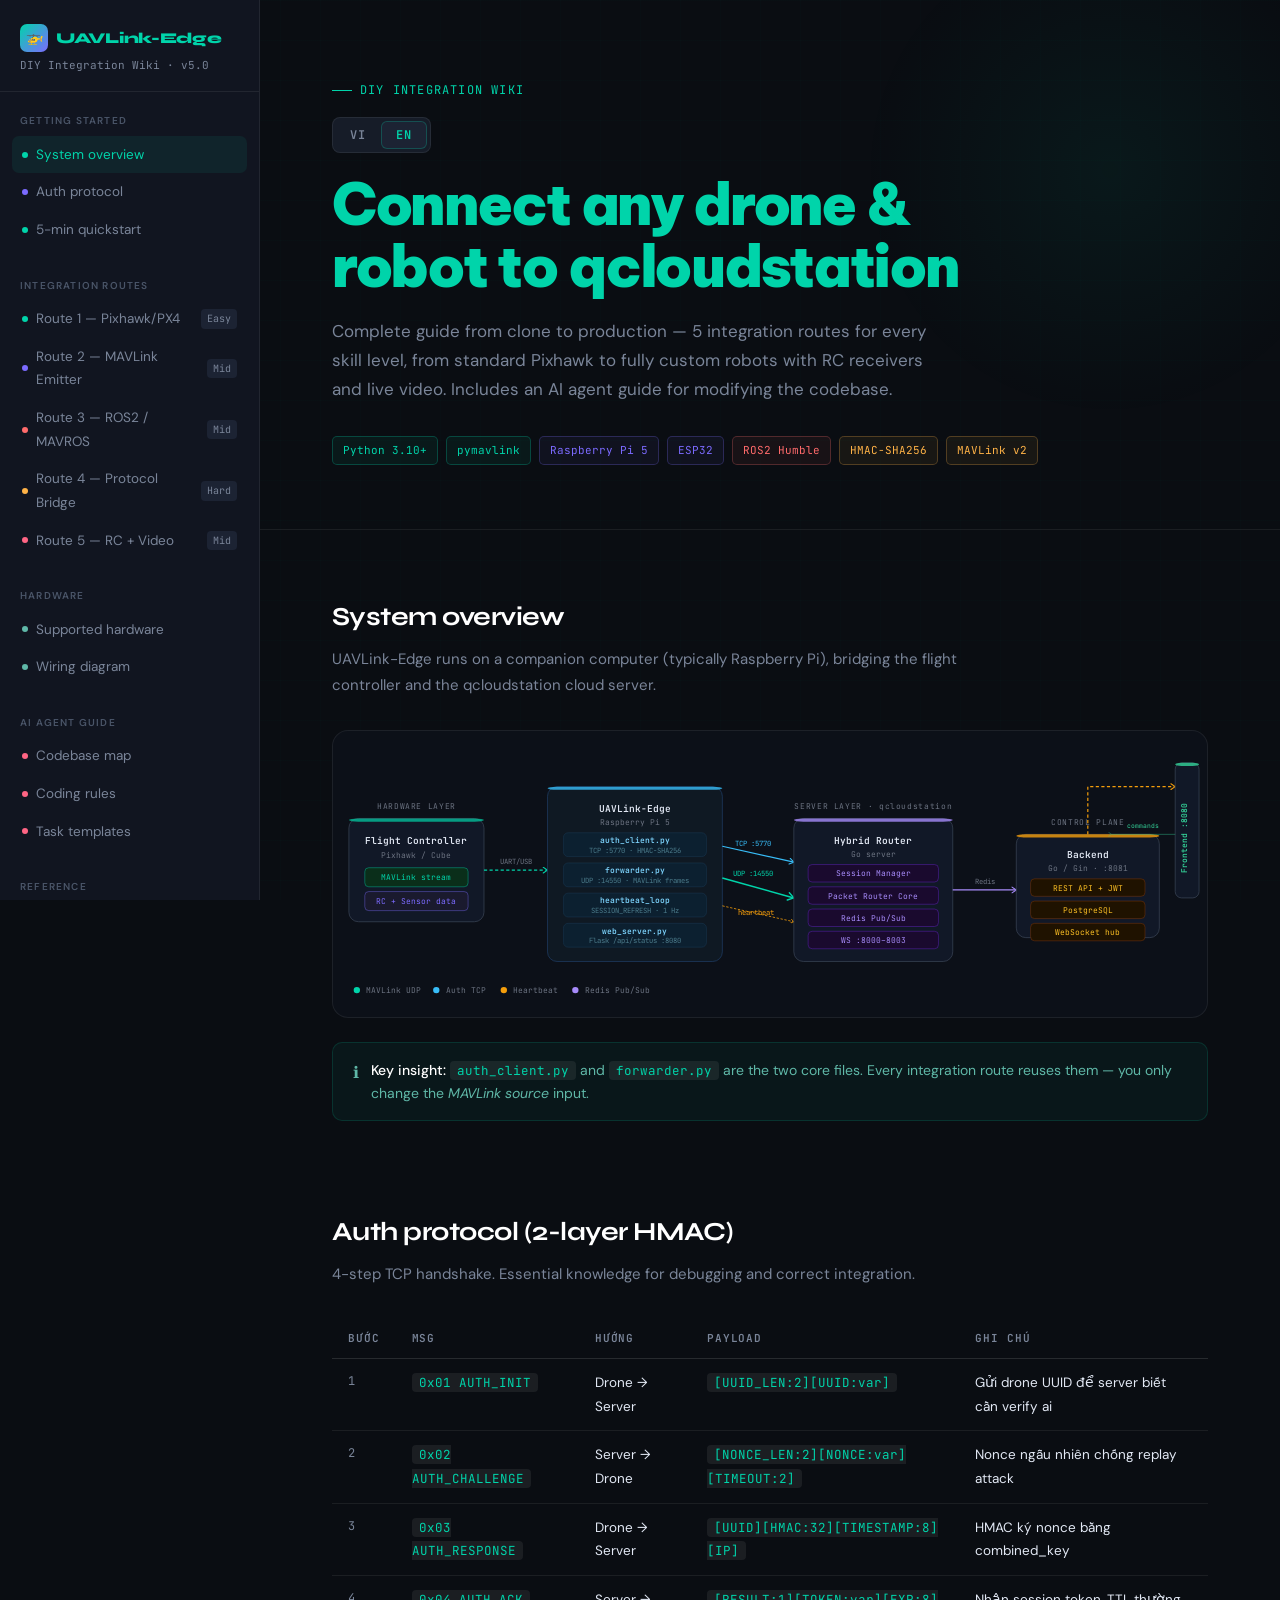
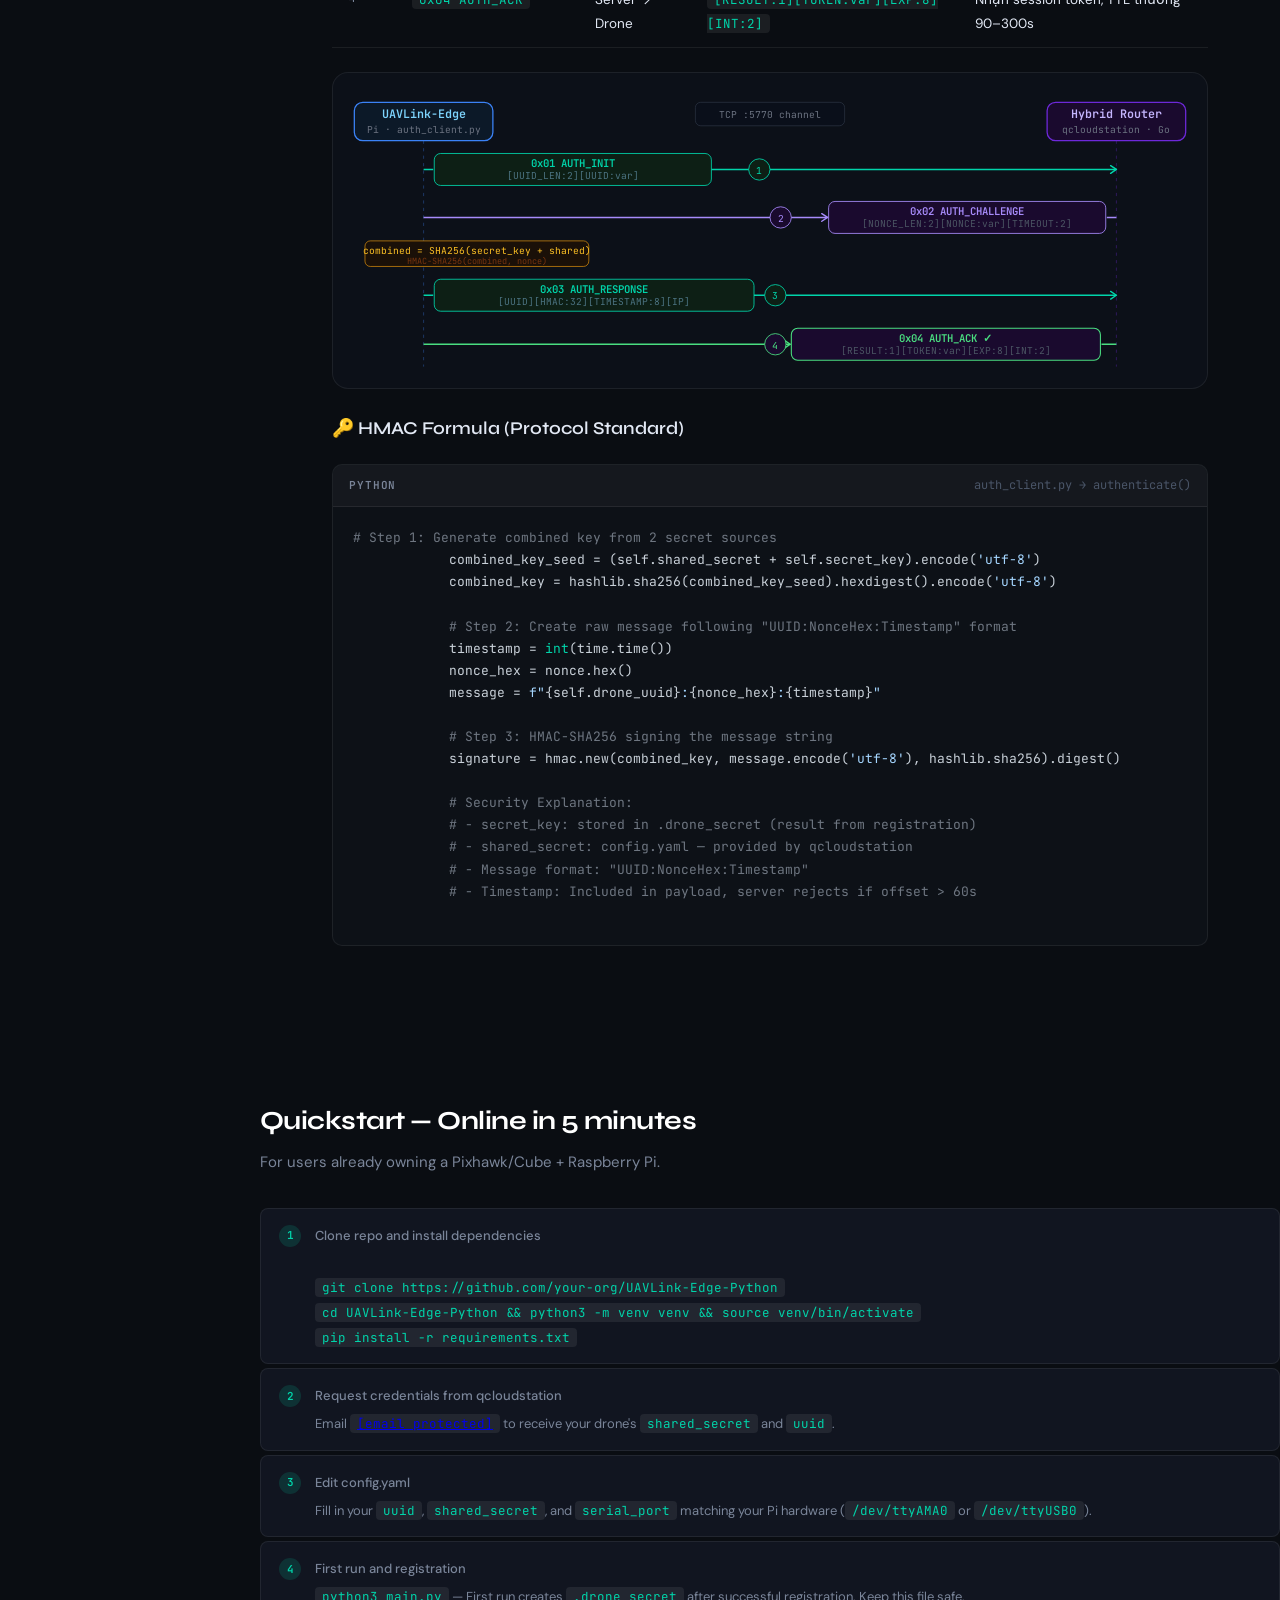
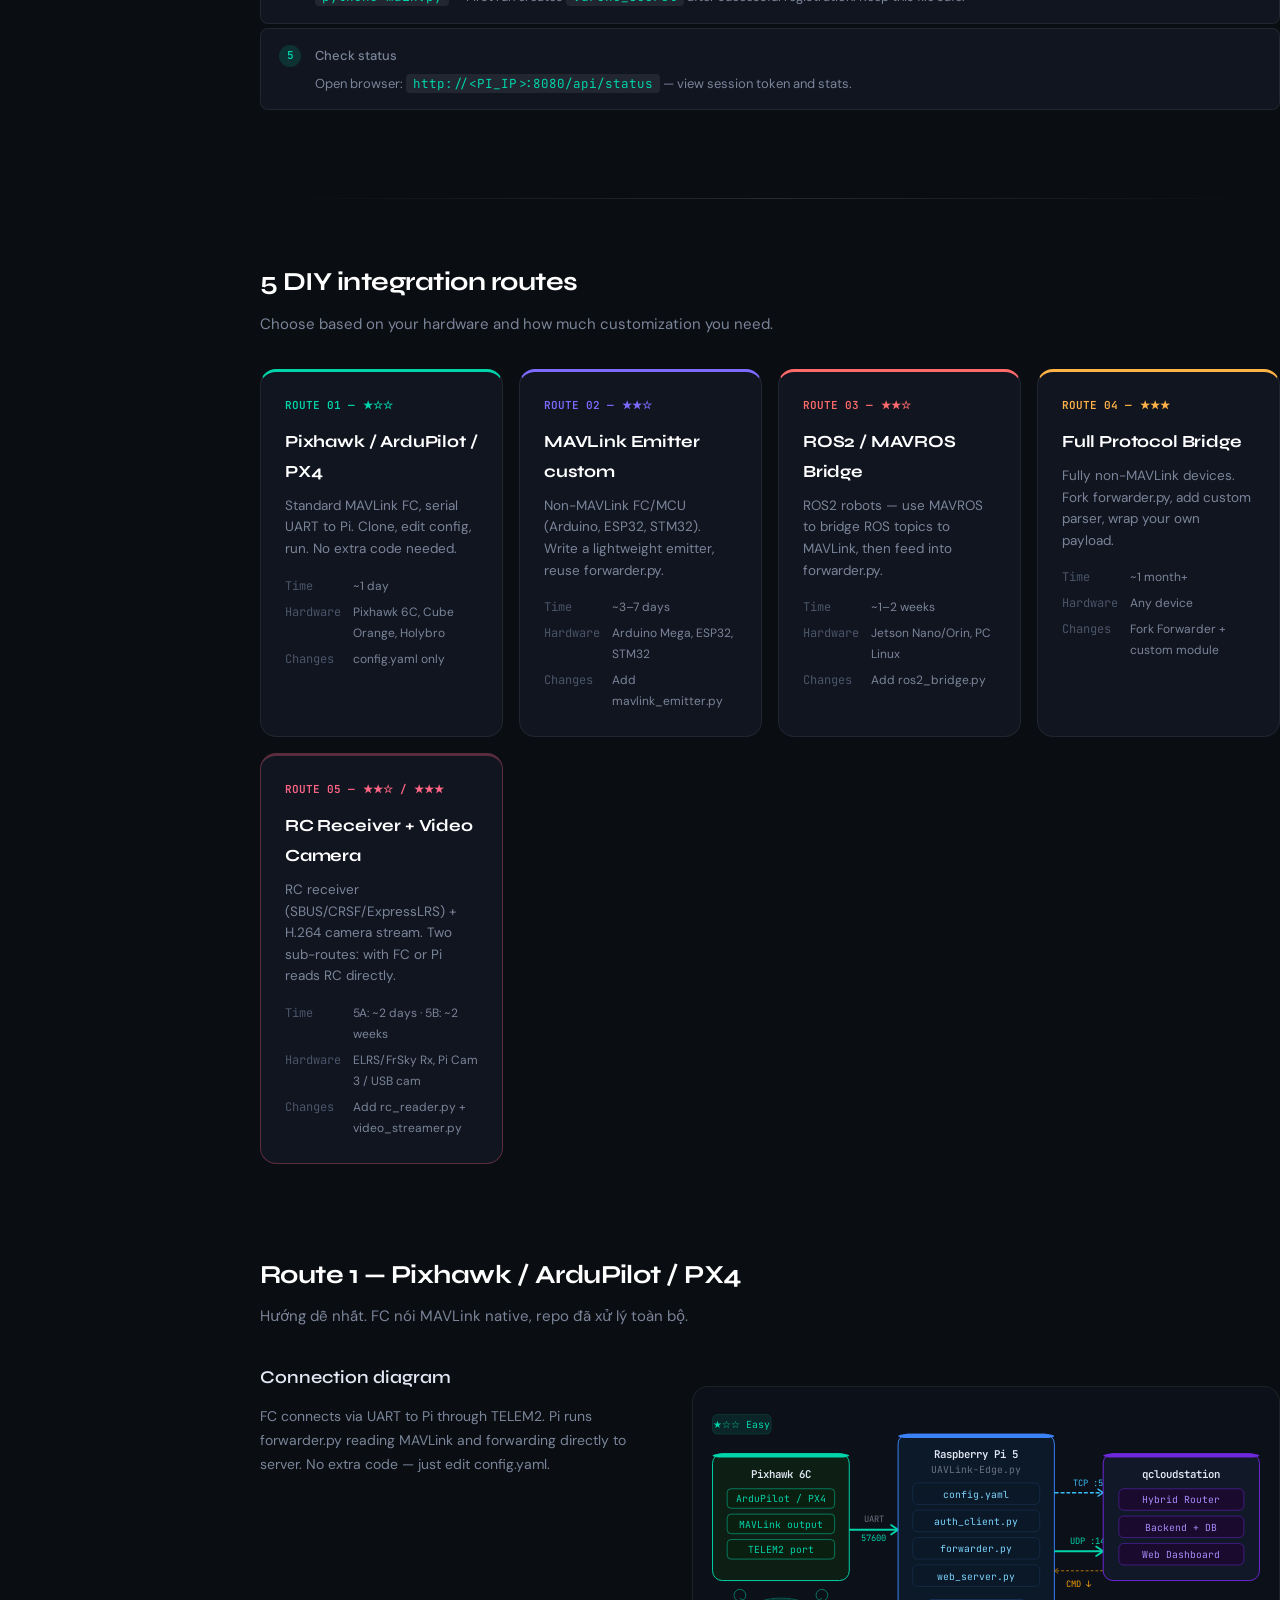
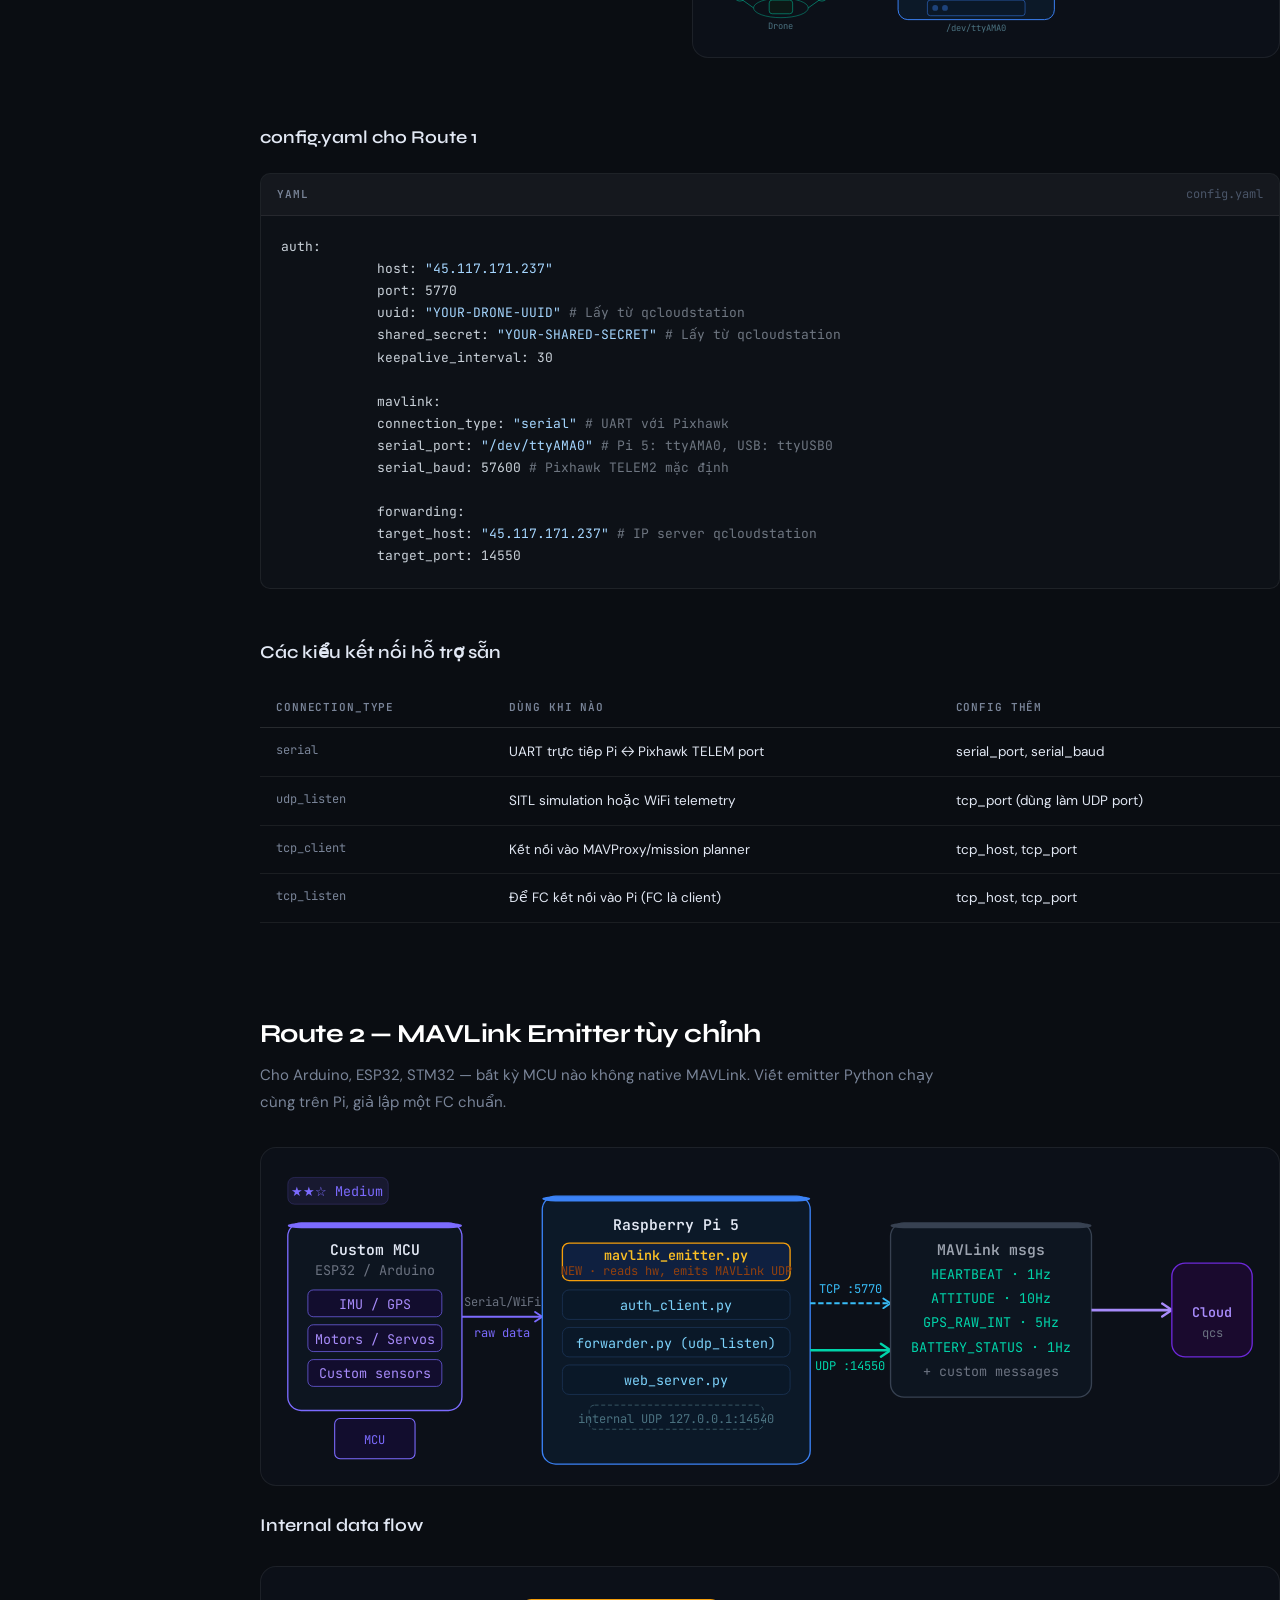
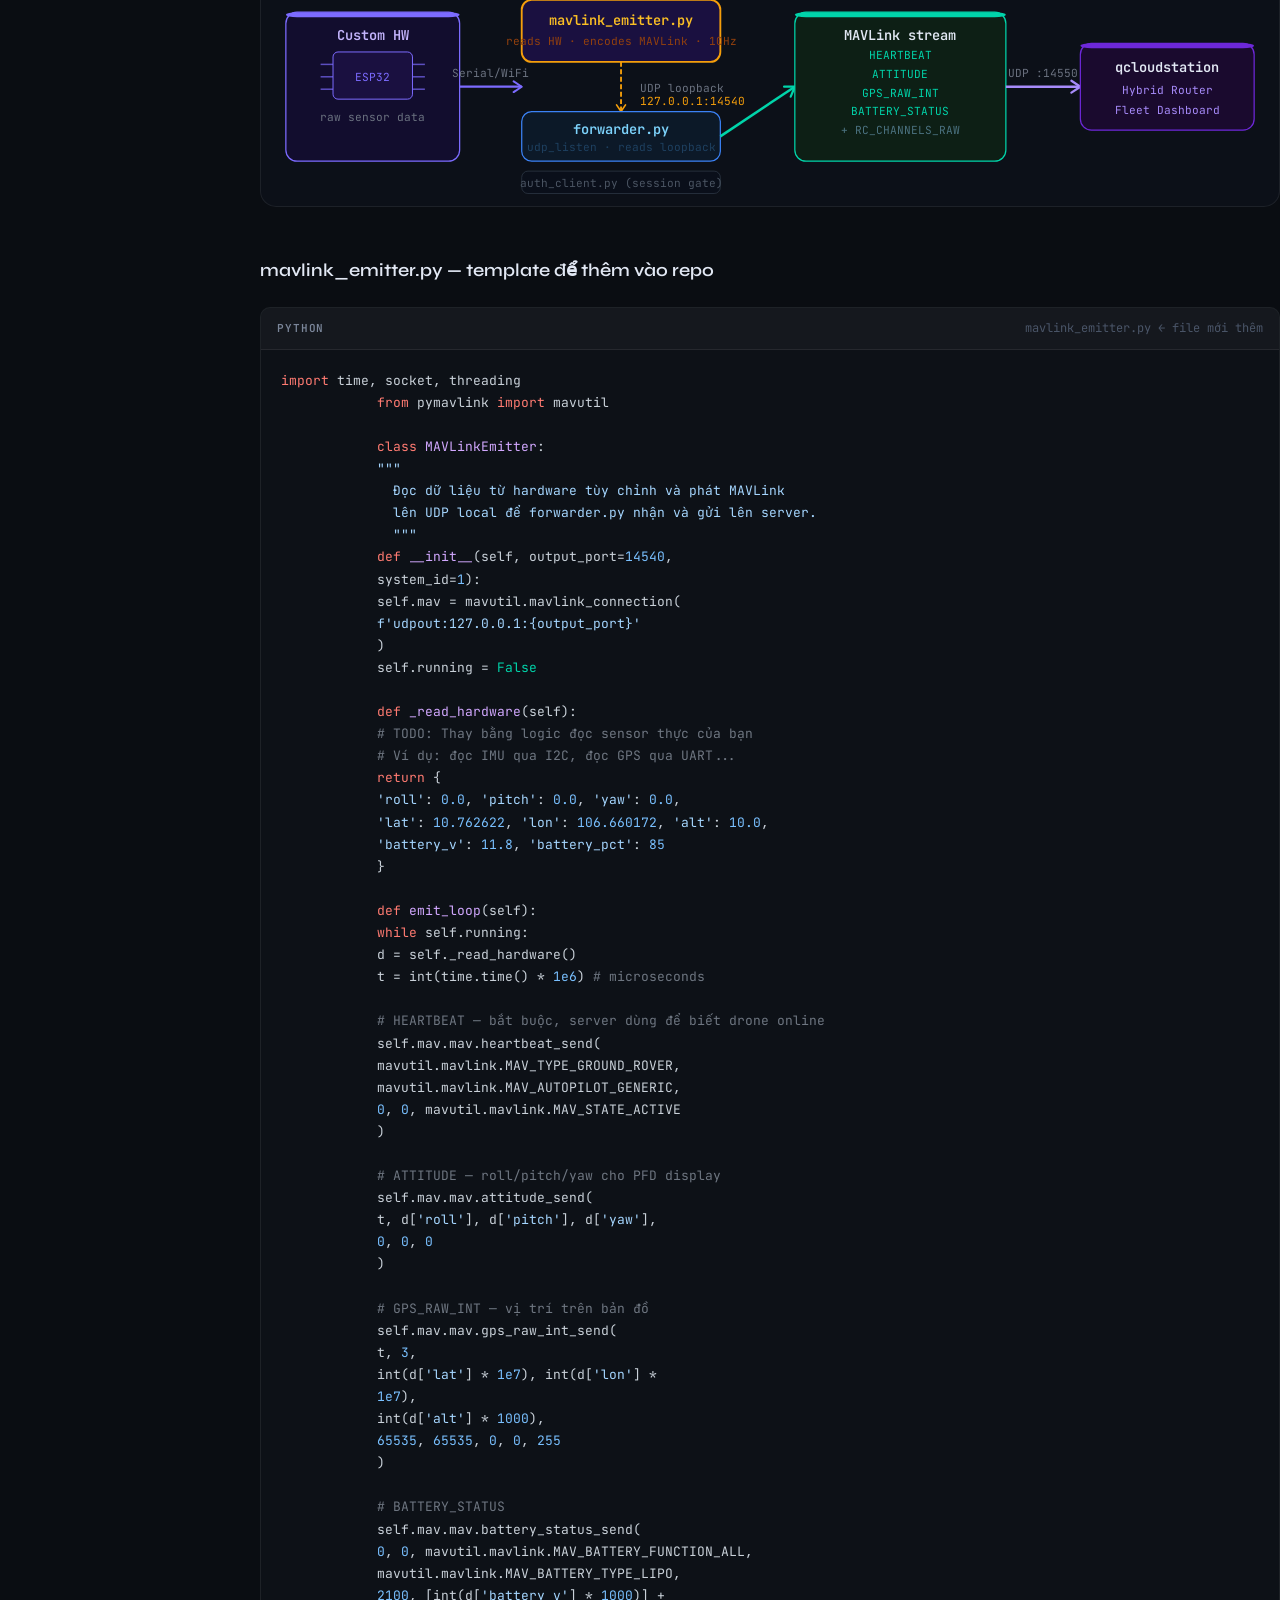
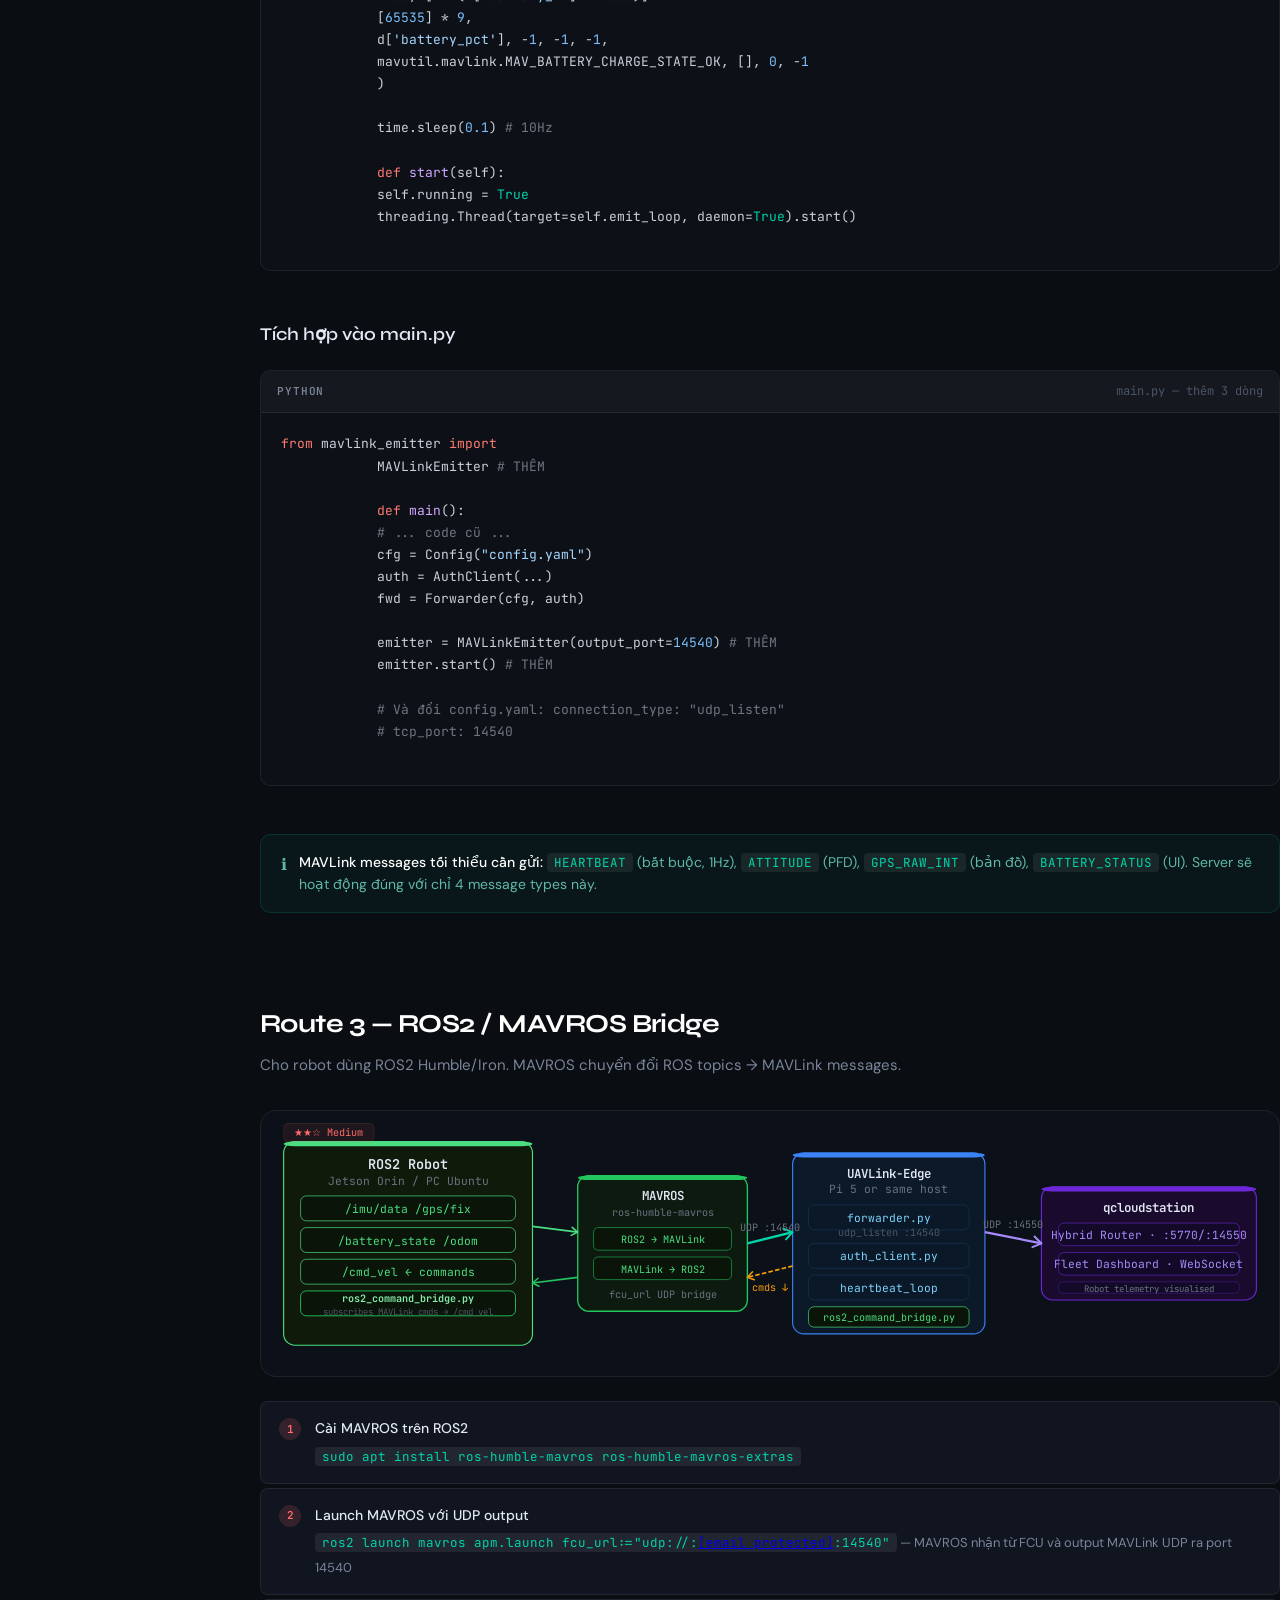
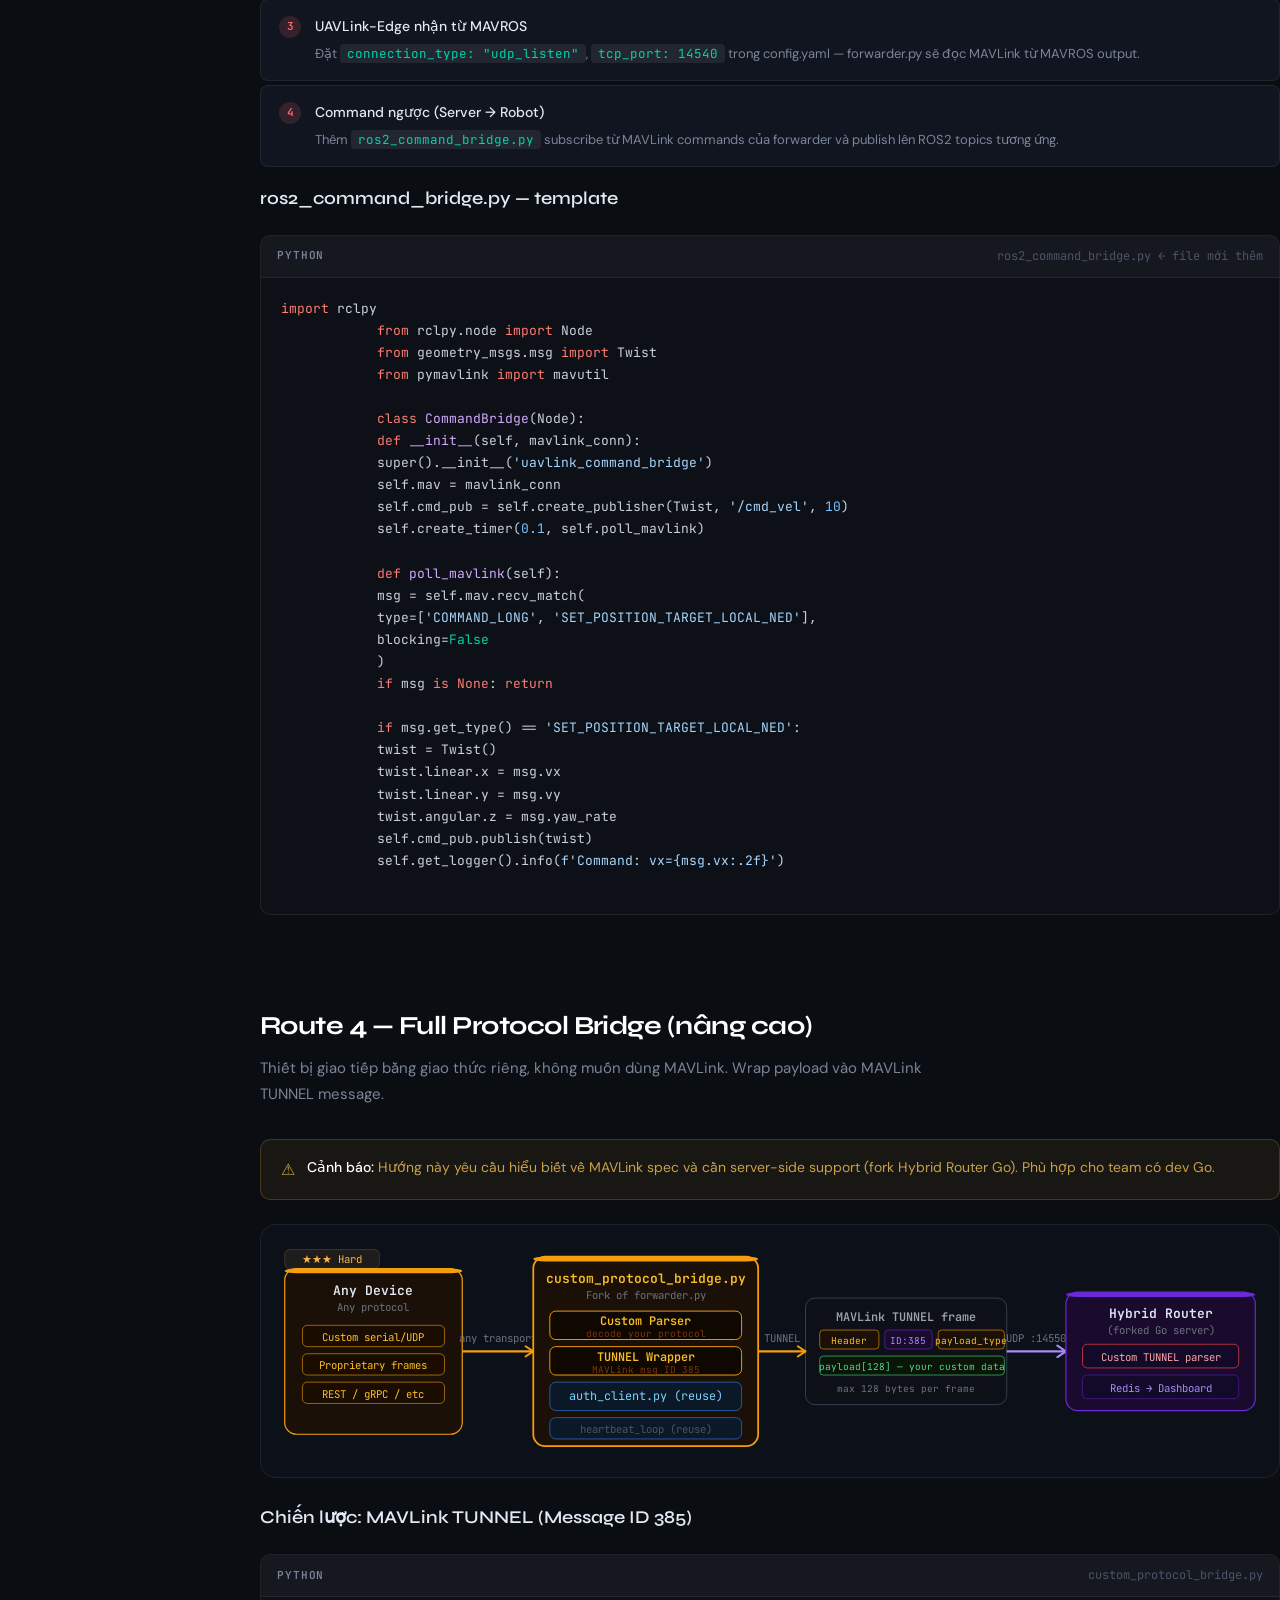
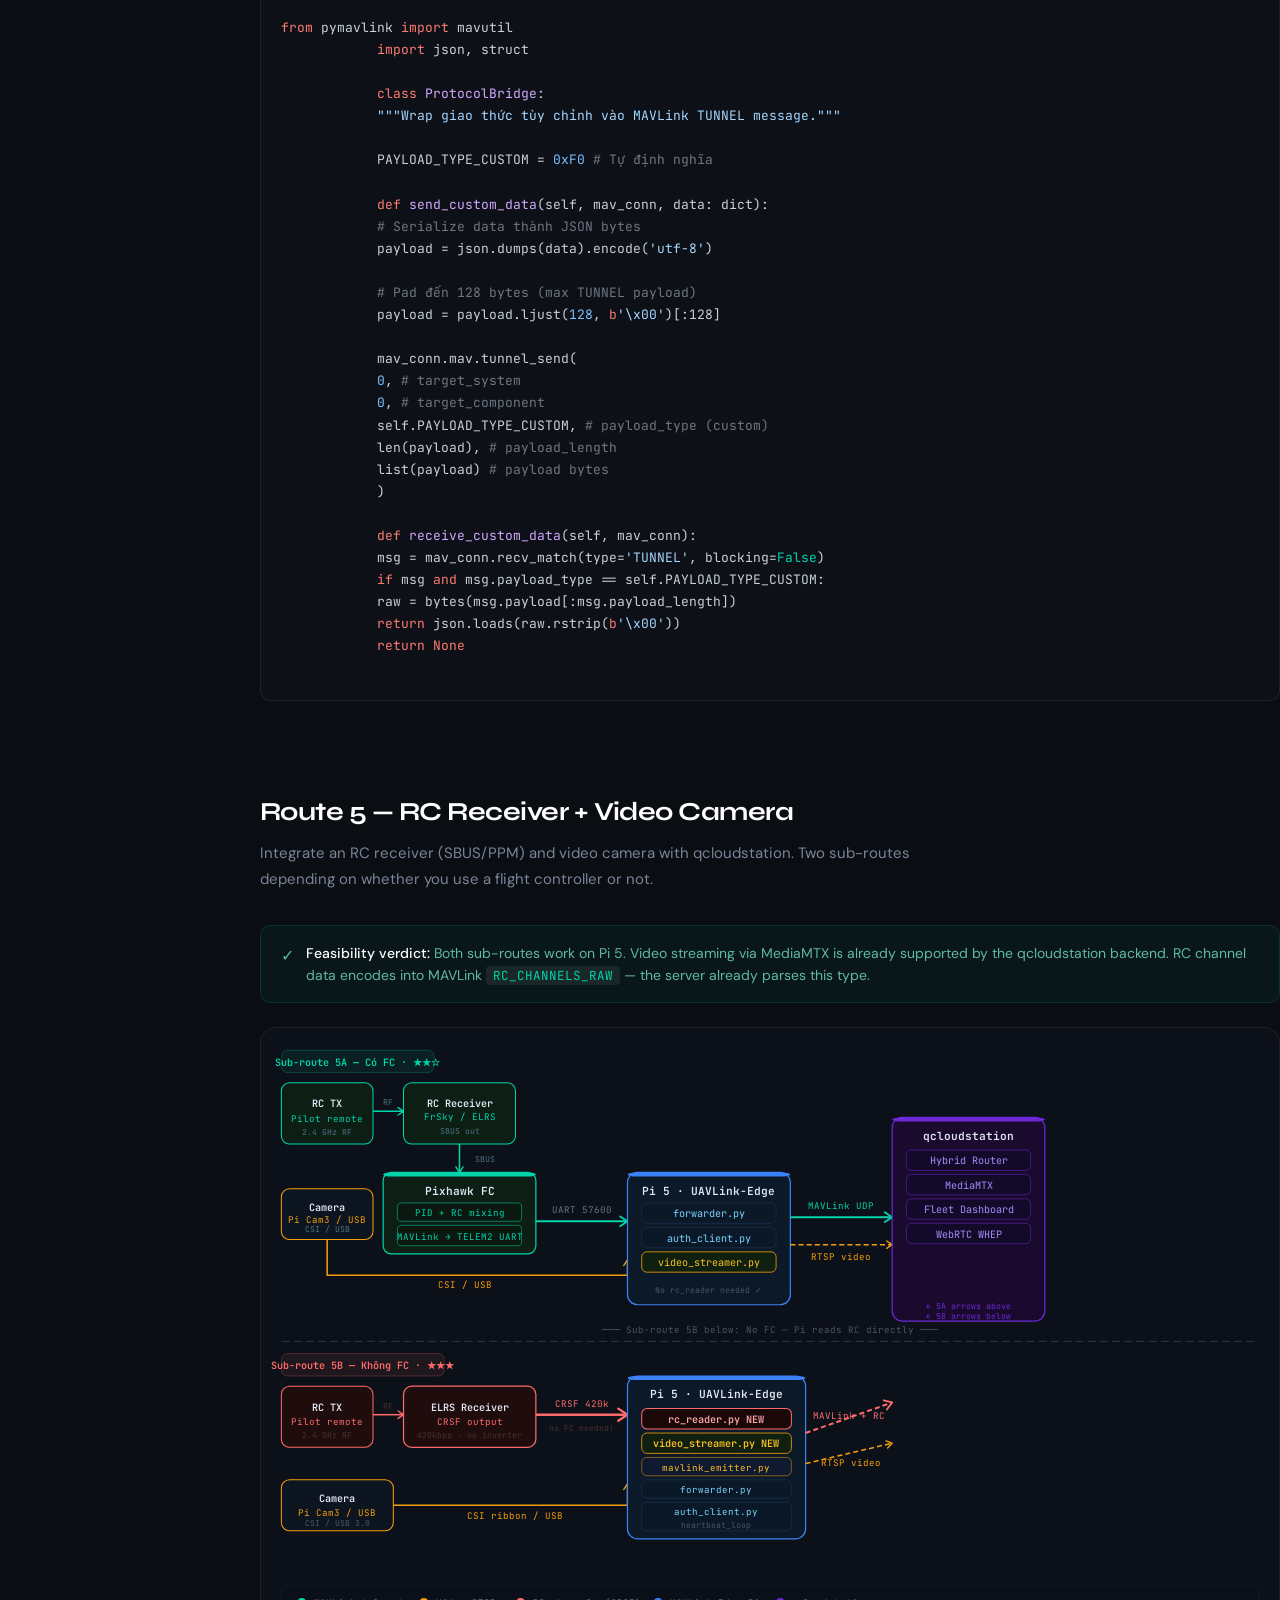
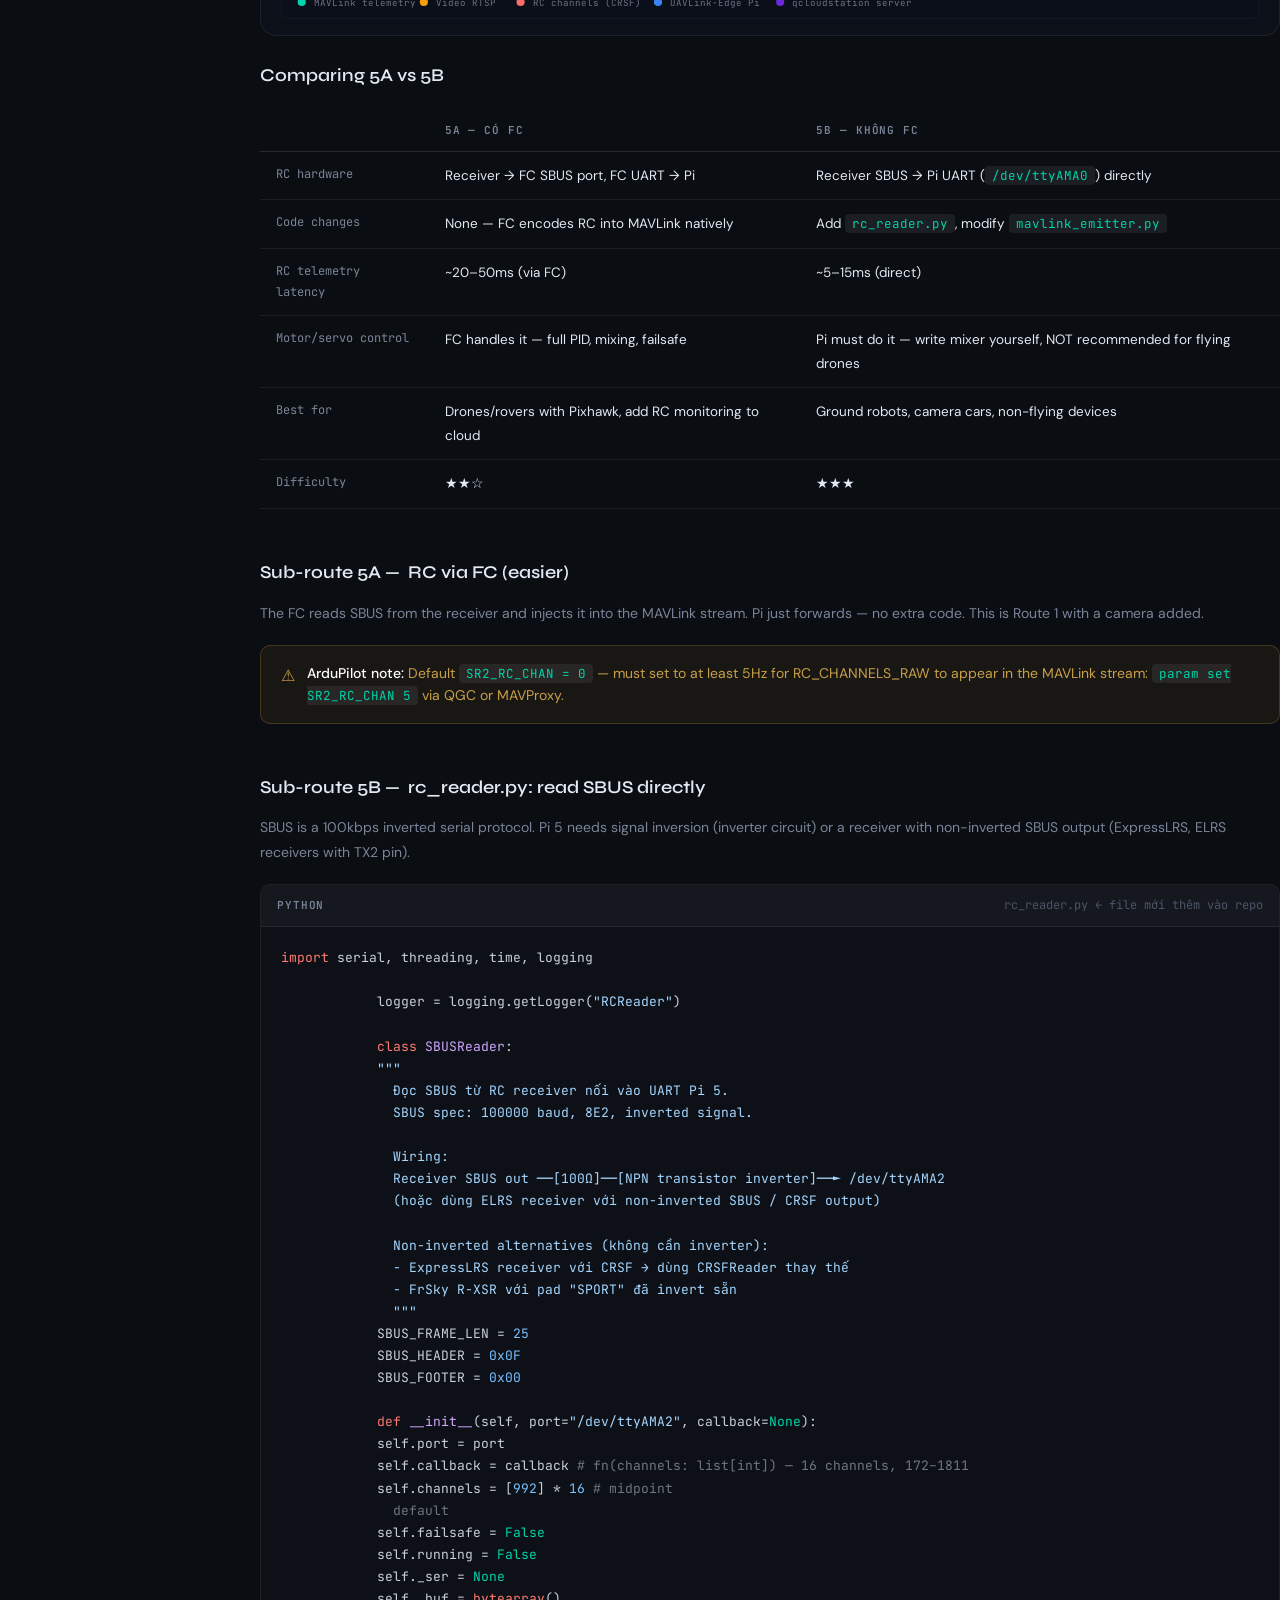
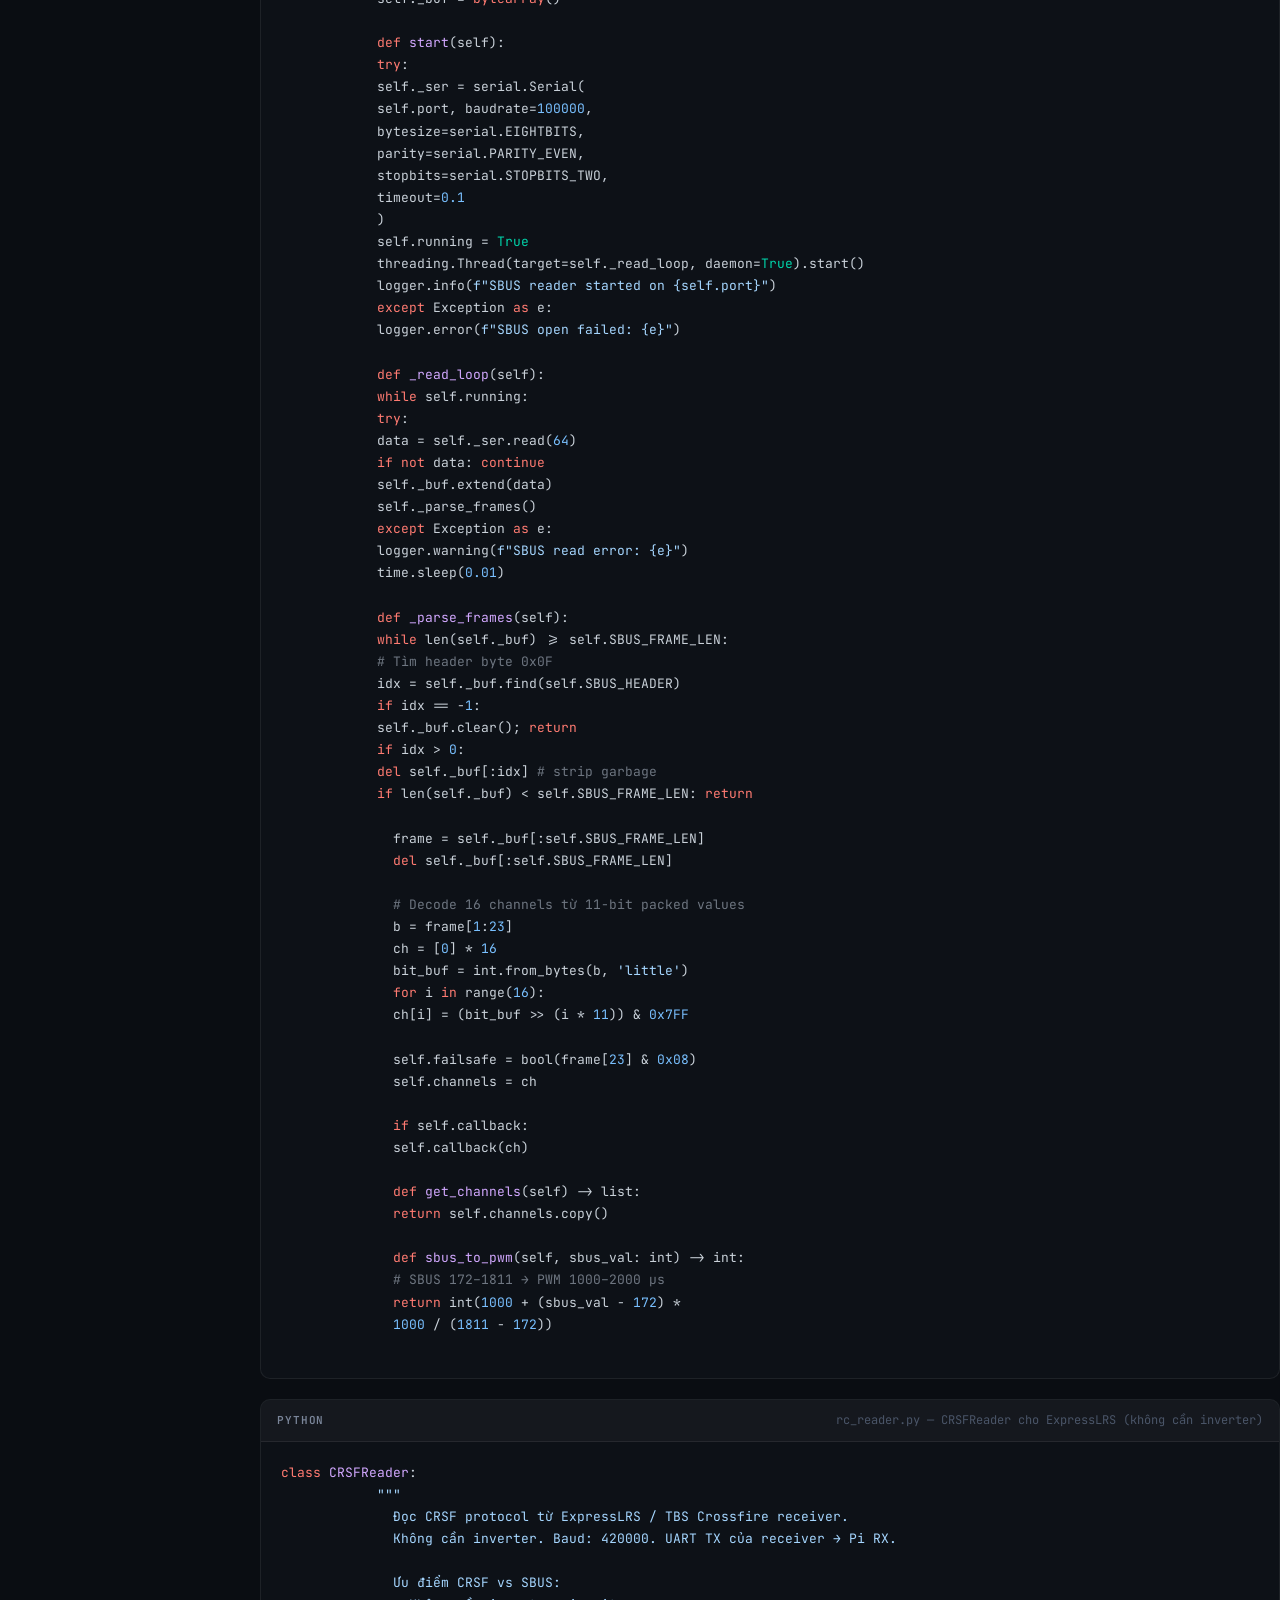
==== commit 2aba66e7: "fix auth process" ====
--- a/index.html
+++ b/index.html
@@ -1,1151 +1,1446 @@
 <!DOCTYPE html>
 <html lang="vi">
+
 <head>
-<meta charset="UTF-8">
-<meta name="viewport" content="width=device-width, initial-scale=1.0">
-<title>UAVLink-Edge DIY Integration Wiki</title>
-<link rel="preconnect" href="https://fonts.googleapis.com">
-<link href="https://fonts.googleapis.com/css2?family=JetBrains+Mono:wght@400;600&family=Syne:wght@400;600;700;800&family=DM+Sans:ital,opsz,wght@0,9..40,300;0,9..40,400;0,9..40,500;1,9..40,300&family=Be+Vietnam+Pro:wght@300;400;500;700;800;900&display=swap" rel="stylesheet">
-<style>
-  @font-face {
-    font-family: 'ClashDisplay';
-    src: url('https://cdn.jsdelivr.net/npm/clash-display@1.0.0/fonts/ClashDisplay-Bold.woff2') format('woff2');
-    font-weight: 700;
-    font-display: swap;
-  }
-</style>
-<style>
-:root {
-  --bg: #0a0d12;
-  --bg2: #111520;
-  --bg3: #161c28;
-  --bg4: #1c2333;
-  --border: rgba(255,255,255,0.07);
-  --border2: rgba(255,255,255,0.12);
-  --text: #e2e8f4;
-  --muted: #7a8599;
-  --dim: #4a5568;
-  --accent: #00d4aa;
-  --accent2: #7c6bff;
-  --accent3: #ff6b6b;
-  --accent4: #ffb347;
-  --teal: #00b894;
-  --purple: #6c63ff;
-  --coral: #ff6584;
-  --amber: #f0a500;
-  --green: #00cec9;
-  --code-bg: #0d1117;
-  --tag-h1: #00d4aa;
-  --tag-h2: #7c6bff;
-  --tag-h3: #ff6b6b;
-  --font-head: 'Syne', sans-serif;
-  --font-hero: 'Be Vietnam Pro', 'DM Sans', sans-serif;
-  --font-body: 'DM Sans', sans-serif;
-  --font-mono: 'JetBrains Mono', monospace;
-  --radius: 10px;
-  --radius-lg: 16px;
-}
-
-*, *::before, *::after { box-sizing: border-box; margin: 0; padding: 0; }
-
-html { scroll-behavior: smooth; }
-
-body {
-  font-family: var(--font-body);
-  background: var(--bg);
-  color: var(--text);
-  font-size: 15px;
-  line-height: 1.75;
-  min-height: 100vh;
-}
-
-/* ─── GRID NOISE ─── */
-body::before {
-  content: '';
-  position: fixed;
-  inset: 0;
-  background-image:
-    linear-gradient(rgba(0,212,170,0.015) 1px, transparent 1px),
-    linear-gradient(90deg, rgba(0,212,170,0.015) 1px, transparent 1px);
-  background-size: 40px 40px;
-  pointer-events: none;
-  z-index: 0;
-}
-
-/* ─── SIDEBAR ─── */
-.sidebar {
-  position: fixed;
-  left: 0; top: 0; bottom: 0;
-  width: 260px;
-  background: var(--bg2);
-  border-right: 1px solid var(--border);
-  overflow-y: auto;
-  z-index: 100;
-  display: flex;
-  flex-direction: column;
-}
-
-.sidebar-logo {
-  padding: 24px 20px 16px;
-  border-bottom: 1px solid var(--border);
-}
-
-.sidebar-logo .wordmark {
-  font-family: var(--font-head);
-  font-size: 15px;
-  font-weight: 800;
-  letter-spacing: -0.02em;
-  color: var(--accent);
-  display: flex;
-  align-items: center;
-  gap: 8px;
-}
-
-.sidebar-logo .wordmark .icon {
-  width: 28px; height: 28px;
-  background: linear-gradient(135deg, var(--accent), var(--accent2));
-  border-radius: 7px;
-  display: flex; align-items: center; justify-content: center;
-  font-size: 14px;
-}
-
-.sidebar-logo .sub {
-  font-size: 11px;
-  color: var(--muted);
-  margin-top: 4px;
-  font-family: var(--font-mono);
-}
-
-.nav-section {
-  padding: 20px 12px 8px;
-}
-
-.nav-section-label {
-  font-size: 10px;
-  font-weight: 600;
-  letter-spacing: 0.12em;
-  text-transform: uppercase;
-  color: var(--dim);
-  padding: 0 8px;
-  margin-bottom: 6px;
-}
-
-.nav-link {
-  display: flex;
-  align-items: center;
-  gap: 8px;
-  padding: 7px 10px;
-  border-radius: 7px;
-  color: var(--muted);
-  text-decoration: none;
-  font-size: 13.5px;
-  font-weight: 400;
-  transition: all 0.15s;
-  position: relative;
-}
-
-.nav-link:hover {
-  color: var(--text);
-  background: var(--bg3);
-}
-
-.nav-link.active {
-  color: var(--accent);
-  background: rgba(0,212,170,0.08);
-}
-
-.nav-link .dot {
-  width: 6px; height: 6px;
-  border-radius: 50%;
-  flex-shrink: 0;
-}
-
-.nav-link .badge {
-  margin-left: auto;
-  font-size: 10px;
-  font-family: var(--font-mono);
-  background: var(--bg4);
-  padding: 1px 6px;
-  border-radius: 4px;
-  color: var(--muted);
-}
-
-/* ─── MAIN ─── */
-.main {
-  margin-left: 260px;
-  min-height: 100vh;
-  position: relative;
-  z-index: 1;
-}
-
-/* ─── HERO ─── */
-.hero {
-  padding: 80px 72px 64px;
-  border-bottom: 1px solid var(--border);
-  position: relative;
-  overflow: hidden;
-}
-
-.hero::after {
-  content: '';
-  position: absolute;
-  top: -80px; right: -80px;
-  width: 500px; height: 500px;
-  background: radial-gradient(circle, rgba(0,212,170,0.06) 0%, transparent 70%);
-  pointer-events: none;
-}
-
-.hero-eyebrow {
-  font-family: var(--font-mono);
-  font-size: 12px;
-  color: var(--accent);
-  letter-spacing: 0.1em;
-  text-transform: uppercase;
-  margin-bottom: 16px;
-  display: flex; align-items: center; gap: 8px;
-}
-
-.hero-eyebrow::before {
-  content: '';
-  width: 20px; height: 1px;
-  background: var(--accent);
-}
-
-.hero h1 {
-  font-family: var(--font-hero);
-  font-size: clamp(34px, 4.5vw, 58px);
-  font-weight: 900;
-  line-height: 1.08;
-  letter-spacing: -0.035em;
-  color: #fff;
-  margin-bottom: 20px;
-  word-break: keep-all;
-  overflow-wrap: break-word;
-}
-
-/* Lang-specific hero title tweaks */
-[lang="vi"] .hero h1,
-.hero h1:lang(vi) {
-  letter-spacing: -0.02em;
-  line-height: 1.12;
-}
-
-[lang="en"] .hero h1 {
-  letter-spacing: -0.04em;
-}
-
-.hero h1 span {
-  color: var(--accent);
-}
-
-/* ─── LANG SWITCHER ─── */
-.lang-switcher {
-  display: flex;
-  align-items: center;
-  gap: 2px;
-  background: var(--bg3);
-  border: 1px solid var(--border);
-  border-radius: 8px;
-  padding: 3px;
-  margin-bottom: 20px;
-  width: fit-content;
-}
-
-.lang-btn {
-  padding: 5px 14px;
-  border-radius: 6px;
-  border: none;
-  background: transparent;
-  color: var(--muted);
-  font-family: var(--font-mono);
-  font-size: 12px;
-  font-weight: 600;
-  letter-spacing: 0.06em;
-  cursor: pointer;
-  transition: all 0.15s;
-}
-
-.lang-btn.active {
-  background: var(--bg4);
-  color: var(--accent);
-  border: 1px solid rgba(0,212,170,0.25);
-}
-
-.lang-btn:hover:not(.active) {
-  color: var(--text);
-}
-
-/* Content visibility by language */
-[data-lang] { display: none; }
-.show-vi [data-lang="vi"],
-.show-en [data-lang="en"] { display: revert; }
-/* For inline elements inside mixed content */
-span[data-lang], a[data-lang] { display: none; }
-.show-vi span[data-lang="vi"],
-.show-en span[data-lang="en"] { display: inline; }
-.show-vi a[data-lang="vi"],
-.show-en a[data-lang="en"] { display: inline; }
-
-.hero .lead {
-  font-size: 17px;
-  color: var(--muted);
-  max-width: 620px;
-  line-height: 1.7;
-  margin-bottom: 32px;
-}
-
-.hero-tags {
-  display: flex;
-  gap: 8px;
-  flex-wrap: wrap;
-}
-
-.tag {
-  font-family: var(--font-mono);
-  font-size: 11px;
-  padding: 4px 10px;
-  border-radius: 5px;
-  border: 1px solid;
-}
-
-.tag-green { color: var(--accent); border-color: rgba(0,212,170,0.25); background: rgba(0,212,170,0.06); }
-.tag-purple { color: var(--accent2); border-color: rgba(124,107,255,0.25); background: rgba(124,107,255,0.06); }
-.tag-red { color: var(--accent3); border-color: rgba(255,107,107,0.25); background: rgba(255,107,107,0.06); }
-.tag-amber { color: var(--accent4); border-color: rgba(255,179,71,0.25); background: rgba(255,179,71,0.06); }
-
-/* ─── CONTENT ─── */
-.content {
-  padding: 64px 72px;
-  max-width: 100%;
-}
-
-/* ─── SECTION ─── */
-.section {
-  margin-bottom: 88px;
-  max-width: 1200px;
-}
-
-.section-title {
-  font-family: var(--font-head);
-  font-size: 26px;
-  font-weight: 700;
-  color: #fff;
-  letter-spacing: -0.02em;
-  margin-bottom: 6px;
-  display: flex;
-  align-items: center;
-  gap: 12px;
-}
-
-.section-title .anchor-link {
-  font-size: 14px;
-  color: var(--dim);
-  text-decoration: none;
-  opacity: 0;
-  transition: opacity 0.2s;
-}
-
-.section-title:hover .anchor-link { opacity: 1; }
-
-.section-desc {
-  color: var(--muted);
-  margin-bottom: 32px;
-  max-width: 680px;
-}
-
-.subsection {
-  margin-bottom: 48px;
-}
-
-.subsection-title {
-  font-family: var(--font-head);
-  font-size: 18px;
-  font-weight: 600;
-  color: var(--text);
-  margin-bottom: 12px;
-  display: flex;
-  align-items: center;
-  gap: 8px;
-}
-
-/* ─── ROUTE CARDS ─── */
-.route-cards {
-  display: grid;
-  grid-template-columns: repeat(auto-fill, minmax(240px, 1fr));
-  gap: 16px;
-  margin-bottom: 32px;
-}
-
-.route-card {
-  background: var(--bg2);
-  border: 1px solid var(--border);
-  border-radius: var(--radius-lg);
-  padding: 24px;
-  position: relative;
-  overflow: hidden;
-  transition: border-color 0.2s, transform 0.2s;
-  cursor: default;
-}
-
-.route-card:hover {
-  transform: translateY(-2px);
-}
-
-.route-card.teal { border-top: 3px solid var(--accent); }
-.route-card.teal:hover { border-color: var(--accent); }
-
-.route-card.purple { border-top: 3px solid var(--accent2); }
-.route-card.purple:hover { border-color: var(--accent2); }
-
-.route-card.coral { border-top: 3px solid var(--accent3); }
-.route-card.coral:hover { border-color: var(--accent3); }
-
-.route-card.amber { border-top: 3px solid var(--accent4); }
-.route-card.amber:hover { border-color: var(--accent4); }
-
-.route-number {
-  font-family: var(--font-mono);
-  font-size: 11px;
-  font-weight: 600;
-  margin-bottom: 12px;
-  display: flex;
-  align-items: center;
-  gap: 8px;
-}
-
-.route-card.teal .route-number { color: var(--accent); }
-.route-card.purple .route-number { color: var(--accent2); }
-.route-card.coral .route-number { color: var(--accent3); }
-.route-card.amber .route-number { color: var(--accent4); }
-
-.route-card h3 {
-  font-family: var(--font-head);
-  font-size: 17px;
-  font-weight: 700;
-  color: #fff;
-  margin-bottom: 8px;
-  letter-spacing: -0.01em;
-}
-
-.route-card p {
-  font-size: 13.5px;
-  color: var(--muted);
-  line-height: 1.6;
-  margin-bottom: 16px;
-}
-
-.route-meta {
-  display: flex;
-  flex-direction: column;
-  gap: 5px;
-}
-
-.route-meta-item {
-  display: flex;
-  align-items: baseline;
-  gap: 8px;
-  font-size: 12px;
-}
-
-.route-meta-key {
-  font-family: var(--font-mono);
-  color: var(--dim);
-  min-width: 60px;
-  flex-shrink: 0;
-}
-
-.route-meta-val { color: var(--muted); }
-
-/* ─── CODE BLOCK ─── */
-.code-block {
-  background: var(--code-bg);
-  border: 1px solid var(--border);
-  border-radius: var(--radius);
-  overflow: hidden;
-  margin: 20px 0;
-  font-family: var(--font-mono);
-}
-
-.code-header {
-  padding: 10px 16px;
-  background: rgba(255,255,255,0.03);
-  border-bottom: 1px solid var(--border);
-  display: flex;
-  align-items: center;
-  justify-content: space-between;
-}
-
-.code-lang {
-  font-size: 11px;
-  color: var(--muted);
-  font-weight: 600;
-  letter-spacing: 0.08em;
-  text-transform: uppercase;
-}
-
-.code-file {
-  font-size: 12px;
-  color: var(--dim);
-}
-
-.code-body {
-  padding: 20px;
-  font-size: 13px;
-  line-height: 1.7;
-  overflow-x: auto;
-  white-space: pre;
-  color: #c9d1d9;
-}
-
-.code-body .c { color: #6e7681; }
-.code-body .k { color: #ff7b72; }
-.code-body .s { color: #a5d6ff; }
-.code-body .n { color: #79c0ff; }
-.code-body .v { color: var(--accent); }
-.code-body .p { color: #e6edf3; }
-.code-body .fn { color: #d2a8ff; }
-
-/* ─── STEP LIST ─── */
-.step-list {
-  list-style: none;
-  display: flex;
-  flex-direction: column;
-  gap: 4px;
-  margin: 16px 0;
-}
-
-.step-list li {
-  display: flex;
-  gap: 14px;
-  padding: 14px 18px;
-  background: var(--bg2);
-  border: 1px solid var(--border);
-  border-radius: 8px;
-  font-size: 14px;
-  align-items: flex-start;
-  transition: border-color 0.15s;
-}
-
-.step-list li:hover { border-color: var(--border2); }
-
-.step-num {
-  width: 22px; height: 22px;
-  border-radius: 50%;
-  display: flex; align-items: center; justify-content: center;
-  font-family: var(--font-mono);
-  font-size: 11px;
-  font-weight: 600;
-  flex-shrink: 0;
-  margin-top: 2px;
-}
-
-.step-num.teal { background: rgba(0,212,170,0.15); color: var(--accent); }
-.step-num.purple { background: rgba(124,107,255,0.15); color: var(--accent2); }
-.step-num.coral { background: rgba(255,107,107,0.15); color: var(--accent3); }
-.step-num.amber { background: rgba(255,179,71,0.15); color: var(--accent4); }
-
-.step-content strong {
-  color: var(--text);
-  font-weight: 500;
-  display: block;
-  margin-bottom: 3px;
-}
-
-.step-content span { color: var(--muted); font-size: 13px; }
-
-/* ─── CALLOUT ─── */
-.callout {
-  border-radius: var(--radius);
-  padding: 16px 20px;
-  margin: 20px 0;
-  border: 1px solid;
-  display: flex;
-  gap: 12px;
-  font-size: 14px;
-  line-height: 1.6;
-}
-
-.callout-icon { font-size: 16px; flex-shrink: 0; margin-top: 1px; }
-
-.callout.warn {
-  background: rgba(255,179,71,0.06);
-  border-color: rgba(255,179,71,0.2);
-  color: #c9a048;
-}
-
-.callout.info {
-  background: rgba(0,212,170,0.05);
-  border-color: rgba(0,212,170,0.15);
-  color: #5fb8a8;
-}
-
-.callout.danger {
-  background: rgba(255,107,107,0.06);
-  border-color: rgba(255,107,107,0.2);
-  color: #c07070;
-}
-
-.callout strong { color: #fff; font-weight: 500; }
-
-/* ─── TABLE ─── */
-.wiki-table {
-  width: 100%;
-  border-collapse: collapse;
-  font-size: 13.5px;
-  margin: 20px 0;
-}
-
-.wiki-table th {
-  text-align: left;
-  font-family: var(--font-mono);
-  font-size: 11px;
-  font-weight: 600;
-  letter-spacing: 0.08em;
-  text-transform: uppercase;
-  color: var(--muted);
-  padding: 10px 16px;
-  border-bottom: 1px solid var(--border2);
-}
-
-.wiki-table td {
-  padding: 12px 16px;
-  border-bottom: 1px solid var(--border);
-  vertical-align: top;
-  color: var(--text);
-}
-
-.wiki-table tr:hover td { background: rgba(255,255,255,0.02); }
-
-.wiki-table td:first-child { color: var(--muted); font-family: var(--font-mono); font-size: 12px; }
-
-/* ─── AI AGENT GUIDE ─── */
-.agent-rule {
-  background: var(--bg2);
-  border: 1px solid var(--border);
-  border-left: 3px solid var(--accent2);
-  border-radius: 0 var(--radius) var(--radius) 0;
-  padding: 18px 20px;
-  margin: 12px 0;
-}
-
-.agent-rule .rule-title {
-  font-family: var(--font-mono);
-  font-size: 12px;
-  color: var(--accent2);
-  font-weight: 600;
-  margin-bottom: 8px;
-  display: flex;
-  align-items: center;
-  gap: 6px;
-}
-
-.agent-rule p {
-  font-size: 13.5px;
-  color: var(--muted);
-  line-height: 1.6;
-}
-
-.agent-rule code {
-  font-family: var(--font-mono);
-  font-size: 12px;
-  background: rgba(255,255,255,0.06);
-  padding: 1px 6px;
-  border-radius: 4px;
-  color: var(--accent);
-}
-
-/* ─── ARCH DIAGRAM ─── */
-.arch-diagram {
-  background: var(--code-bg);
-  border: 1px solid var(--border);
-  border-radius: var(--radius);
-  padding: 28px;
-  font-family: var(--font-mono);
-  font-size: 12.5px;
-  line-height: 1.8;
-  color: #8b949e;
-  overflow-x: auto;
-  white-space: pre;
-  margin: 20px 0;
-}
-
-.arch-diagram .arch-h { color: var(--accent); }
-.arch-diagram .arch-box { color: var(--accent2); }
-.arch-diagram .arch-note { color: var(--amber); }
-.arch-diagram .arch-line { color: var(--dim); }
-
-/* ─── SVG BLOCK DIAGRAMS ─── */
-.svg-diagram {
-  width: 100%;
-  overflow-x: auto;
-  margin: 24px 0;
-  border-radius: var(--radius-lg);
-  background: #0c1018;
-  border: 1px solid var(--border);
-  padding: 8px 0;
-}
-.svg-diagram svg {
-  display: block;
-  width: 100%;
-  height: auto;
-}
-/* Two-column layout for subsection + diagram side-by-side */
-.section-split {
-  display: grid;
-  grid-template-columns: 1fr 1fr;
-  gap: 40px;
-  align-items: start;
-  margin-bottom: 40px;
-}
-.section-split.wide { grid-template-columns: 2fr 3fr; }
-.section-split.flip { direction: rtl; }
-.section-split.flip > * { direction: ltr; }
-@media (max-width: 1100px) {
-  .section-split { grid-template-columns: 1fr; }
-}
-
-/* ─── DIVIDER ─── */
-.divider {
-  height: 1px;
-  background: linear-gradient(90deg, transparent, var(--border2), transparent);
-  margin: 60px 0;
-}
-
-/* ─── FOOTER ─── */
-.wiki-footer {
-  border-top: 1px solid var(--border);
-  padding: 32px 64px;
-  display: flex;
-  align-items: center;
-  justify-content: space-between;
-  color: var(--dim);
-  font-size: 12.5px;
-  font-family: var(--font-mono);
-}
-
-.wiki-footer a { color: var(--muted); text-decoration: none; }
-.wiki-footer a:hover { color: var(--accent); }
-
-/* ─── SCROLL INDICATOR ─── */
-.toc-line {
-  position: fixed;
-  left: 0; top: 0;
-  width: 2px;
-  background: linear-gradient(to bottom, var(--accent), var(--accent2));
-  z-index: 200;
-  transition: height 0.1s;
-}
-
-@media (max-width: 900px) {
-  .sidebar { display: none; }
-  .main { margin-left: 0; }
-  .hero { padding: 40px 24px; }
-  .content { padding: 32px 24px; }
-  .section { max-width: 100%; }
-}
-
-/* ─── ANIMATIONS ─── */
-@keyframes fadeUp {
-  from { opacity: 0; transform: translateY(16px); }
-  to   { opacity: 1; transform: translateY(0); }
-}
-
-.hero h1, .hero .lead, .hero-tags {
-  animation: fadeUp 0.5s ease both;
-}
-.hero .lead { animation-delay: 0.08s; }
-.hero-tags  { animation-delay: 0.16s; }
-
-/* Inline code */
-code.inline {
-  font-family: var(--font-mono);
-  font-size: 12.5px;
-  background: rgba(255,255,255,0.07);
-  padding: 1px 7px;
-  border-radius: 4px;
-  color: var(--accent);
-}
-
-/* Highlight row */
-.hl { color: var(--accent) !important; }
-</style>
+  <meta charset="UTF-8">
+  <meta name="viewport" content="width=device-width, initial-scale=1.0">
+  <title>UAVLink-Edge DIY Integration Wiki</title>
+  <link rel="preconnect" href="https://fonts.googleapis.com">
+  <link
+    href="https://fonts.googleapis.com/css2?family=JetBrains+Mono:wght@400;600&family=Syne:wght@400;600;700;800&family=DM+Sans:ital,opsz,wght@0,9..40,300;0,9..40,400;0,9..40,500;1,9..40,300&family=Be+Vietnam+Pro:wght@300;400;500;700;800;900&display=swap"
+    rel="stylesheet">
+  <style>
+    @font-face {
+      font-family: 'ClashDisplay';
+      src: url('https://cdn.jsdelivr.net/npm/clash-display@1.0.0/fonts/ClashDisplay-Bold.woff2') format('woff2');
+      font-weight: 700;
+      font-display: swap;
+    }
+  </style>
+  <style>
+    :root {
+      --bg: #0a0d12;
+      --bg2: #111520;
+      --bg3: #161c28;
+      --bg4: #1c2333;
+      --border: rgba(255, 255, 255, 0.07);
+      --border2: rgba(255, 255, 255, 0.12);
+      --text: #e2e8f4;
+      --muted: #7a8599;
+      --dim: #4a5568;
+      --accent: #00d4aa;
+      --accent2: #7c6bff;
+      --accent3: #ff6b6b;
+      --accent4: #ffb347;
+      --teal: #00b894;
+      --purple: #6c63ff;
+      --coral: #ff6584;
+      --amber: #f0a500;
+      --green: #00cec9;
+      --code-bg: #0d1117;
+      --tag-h1: #00d4aa;
+      --tag-h2: #7c6bff;
+      --tag-h3: #ff6b6b;
+      --font-head: 'Syne', sans-serif;
+      --font-hero: 'Be Vietnam Pro', 'DM Sans', sans-serif;
+      --font-body: 'DM Sans', sans-serif;
+      --font-mono: 'JetBrains Mono', monospace;
+      --radius: 10px;
+      --radius-lg: 16px;
+    }
+
+    *,
+    *::before,
+    *::after {
+      box-sizing: border-box;
+      margin: 0;
+      padding: 0;
+    }
+
+    html {
+      scroll-behavior: smooth;
+    }
+
+    body {
+      font-family: var(--font-body);
+      background: var(--bg);
+      color: var(--text);
+      font-size: 15px;
+      line-height: 1.75;
+      min-height: 100vh;
+    }
+
+    /* ─── GRID NOISE ─── */
+    body::before {
+      content: '';
+      position: fixed;
+      inset: 0;
+      background-image:
+        linear-gradient(rgba(0, 212, 170, 0.015) 1px, transparent 1px),
+        linear-gradient(90deg, rgba(0, 212, 170, 0.015) 1px, transparent 1px);
+      background-size: 40px 40px;
+      pointer-events: none;
+      z-index: 0;
+    }
+
+    /* ─── SIDEBAR ─── */
+    .sidebar {
+      position: fixed;
+      left: 0;
+      top: 0;
+      bottom: 0;
+      width: 260px;
+      background: var(--bg2);
+      border-right: 1px solid var(--border);
+      overflow-y: auto;
+      z-index: 100;
+      display: flex;
+      flex-direction: column;
+    }
+
+    .sidebar-logo {
+      padding: 24px 20px 16px;
+      border-bottom: 1px solid var(--border);
+    }
+
+    .sidebar-logo .wordmark {
+      font-family: var(--font-head);
+      font-size: 15px;
+      font-weight: 800;
+      letter-spacing: -0.02em;
+      color: var(--accent);
+      display: flex;
+      align-items: center;
+      gap: 8px;
+    }
+
+    .sidebar-logo .wordmark .icon {
+      width: 28px;
+      height: 28px;
+      background: linear-gradient(135deg, var(--accent), var(--accent2));
+      border-radius: 7px;
+      display: flex;
+      align-items: center;
+      justify-content: center;
+      font-size: 14px;
+    }
+
+    .sidebar-logo .sub {
+      font-size: 11px;
+      color: var(--muted);
+      margin-top: 4px;
+      font-family: var(--font-mono);
+    }
+
+    .nav-section {
+      padding: 20px 12px 8px;
+    }
+
+    .nav-section-label {
+      font-size: 10px;
+      font-weight: 600;
+      letter-spacing: 0.12em;
+      text-transform: uppercase;
+      color: var(--dim);
+      padding: 0 8px;
+      margin-bottom: 6px;
+    }
+
+    .nav-link {
+      display: flex;
+      align-items: center;
+      gap: 8px;
+      padding: 7px 10px;
+      border-radius: 7px;
+      color: var(--muted);
+      text-decoration: none;
+      font-size: 13.5px;
+      font-weight: 400;
+      transition: all 0.15s;
+      position: relative;
+    }
+
+    .nav-link:hover {
+      color: var(--text);
+      background: var(--bg3);
+    }
+
+    .nav-link.active {
+      color: var(--accent);
+      background: rgba(0, 212, 170, 0.08);
+    }
+
+    .nav-link .dot {
+      width: 6px;
+      height: 6px;
+      border-radius: 50%;
+      flex-shrink: 0;
+    }
+
+    .nav-link .badge {
+      margin-left: auto;
+      font-size: 10px;
+      font-family: var(--font-mono);
+      background: var(--bg4);
+      padding: 1px 6px;
+      border-radius: 4px;
+      color: var(--muted);
+    }
+
+    /* ─── MAIN ─── */
+    .main {
+      margin-left: 260px;
+      min-height: 100vh;
+      position: relative;
+      z-index: 1;
+    }
+
+    /* ─── HERO ─── */
+    .hero {
+      padding: 80px 72px 64px;
+      border-bottom: 1px solid var(--border);
+      position: relative;
+      overflow: hidden;
+    }
+
+    .hero::after {
+      content: '';
+      position: absolute;
+      top: -80px;
+      right: -80px;
+      width: 500px;
+      height: 500px;
+      background: radial-gradient(circle, rgba(0, 212, 170, 0.06) 0%, transparent 70%);
+      pointer-events: none;
+    }
+
+    .hero-eyebrow {
+      font-family: var(--font-mono);
+      font-size: 12px;
+      color: var(--accent);
+      letter-spacing: 0.1em;
+      text-transform: uppercase;
+      margin-bottom: 16px;
+      display: flex;
+      align-items: center;
+      gap: 8px;
+    }
+
+    .hero-eyebrow::before {
+      content: '';
+      width: 20px;
+      height: 1px;
+      background: var(--accent);
+    }
+
+    .hero h1 {
+      font-family: var(--font-hero);
+      font-size: clamp(34px, 4.5vw, 58px);
+      font-weight: 900;
+      line-height: 1.08;
+      letter-spacing: -0.035em;
+      color: #fff;
+      margin-bottom: 20px;
+      word-break: keep-all;
+      overflow-wrap: break-word;
+    }
+
+    /* Lang-specific hero title tweaks */
+    [lang="vi"] .hero h1,
+    .hero h1:lang(vi) {
+      letter-spacing: -0.02em;
+      line-height: 1.12;
+    }
+
+    [lang="en"] .hero h1 {
+      letter-spacing: -0.04em;
+    }
+
+    .hero h1 span {
+      color: var(--accent);
+    }
+
+    /* ─── LANG SWITCHER ─── */
+    .lang-switcher {
+      display: flex;
+      align-items: center;
+      gap: 2px;
+      background: var(--bg3);
+      border: 1px solid var(--border);
+      border-radius: 8px;
+      padding: 3px;
+      margin-bottom: 20px;
+      width: fit-content;
+    }
+
+    .lang-btn {
+      padding: 5px 14px;
+      border-radius: 6px;
+      border: none;
+      background: transparent;
+      color: var(--muted);
+      font-family: var(--font-mono);
+      font-size: 12px;
+      font-weight: 600;
+      letter-spacing: 0.06em;
+      cursor: pointer;
+      transition: all 0.15s;
+    }
+
+    .lang-btn.active {
+      background: var(--bg4);
+      color: var(--accent);
+      border: 1px solid rgba(0, 212, 170, 0.25);
+    }
+
+    .lang-btn:hover:not(.active) {
+      color: var(--text);
+    }
+
+    /* Content visibility by language */
+    [data-lang] {
+      display: none;
+    }
+
+    .show-vi [data-lang="vi"],
+    .show-en [data-lang="en"] {
+      display: revert;
+    }
+
+    /* For inline elements inside mixed content */
+    span[data-lang],
+    a[data-lang] {
+      display: none;
+    }
+
+    .show-vi span[data-lang="vi"],
+    .show-en span[data-lang="en"] {
+      display: inline;
+    }
+
+    .show-vi a[data-lang="vi"],
+    .show-en a[data-lang="en"] {
+      display: inline;
+    }
+
+    .hero .lead {
+      font-size: 17px;
+      color: var(--muted);
+      max-width: 620px;
+      line-height: 1.7;
+      margin-bottom: 32px;
+    }
+
+    .hero-tags {
+      display: flex;
+      gap: 8px;
+      flex-wrap: wrap;
+    }
+
+    .tag {
+      font-family: var(--font-mono);
+      font-size: 11px;
+      padding: 4px 10px;
+      border-radius: 5px;
+      border: 1px solid;
+    }
+
+    .tag-green {
+      color: var(--accent);
+      border-color: rgba(0, 212, 170, 0.25);
+      background: rgba(0, 212, 170, 0.06);
+    }
+
+    .tag-purple {
+      color: var(--accent2);
+      border-color: rgba(124, 107, 255, 0.25);
+      background: rgba(124, 107, 255, 0.06);
+    }
+
+    .tag-red {
+      color: var(--accent3);
+      border-color: rgba(255, 107, 107, 0.25);
+      background: rgba(255, 107, 107, 0.06);
+    }
+
+    .tag-amber {
+      color: var(--accent4);
+      border-color: rgba(255, 179, 71, 0.25);
+      background: rgba(255, 179, 71, 0.06);
+    }
+
+    /* ─── CONTENT ─── */
+    .content {
+      padding: 64px 72px;
+      max-width: 100%;
+    }
+
+    /* ─── SECTION ─── */
+    .section {
+      margin-bottom: 88px;
+      max-width: 1200px;
+    }
+
+    .section-title {
+      font-family: var(--font-head);
+      font-size: 26px;
+      font-weight: 700;
+      color: #fff;
+      letter-spacing: -0.02em;
+      margin-bottom: 6px;
+      display: flex;
+      align-items: center;
+      gap: 12px;
+    }
+
+    .section-title .anchor-link {
+      font-size: 14px;
+      color: var(--dim);
+      text-decoration: none;
+      opacity: 0;
+      transition: opacity 0.2s;
+    }
+
+    .section-title:hover .anchor-link {
+      opacity: 1;
+    }
+
+    .section-desc {
+      color: var(--muted);
+      margin-bottom: 32px;
+      max-width: 680px;
+    }
+
+    .subsection {
+      margin-bottom: 48px;
+    }
+
+    .subsection-title {
+      font-family: var(--font-head);
+      font-size: 18px;
+      font-weight: 600;
+      color: var(--text);
+      margin-bottom: 12px;
+      display: flex;
+      align-items: center;
+      gap: 8px;
+    }
+
+    /* ─── ROUTE CARDS ─── */
+    .route-cards {
+      display: grid;
+      grid-template-columns: repeat(auto-fill, minmax(240px, 1fr));
+      gap: 16px;
+      margin-bottom: 32px;
+    }
+
+    .route-card {
+      background: var(--bg2);
+      border: 1px solid var(--border);
+      border-radius: var(--radius-lg);
+      padding: 24px;
+      position: relative;
+      overflow: hidden;
+      transition: border-color 0.2s, transform 0.2s;
+      cursor: default;
+    }
+
+    .route-card:hover {
+      transform: translateY(-2px);
+    }
+
+    .route-card.teal {
+      border-top: 3px solid var(--accent);
+    }
+
+    .route-card.teal:hover {
+      border-color: var(--accent);
+    }
+
+    .route-card.purple {
+      border-top: 3px solid var(--accent2);
+    }
+
+    .route-card.purple:hover {
+      border-color: var(--accent2);
+    }
+
+    .route-card.coral {
+      border-top: 3px solid var(--accent3);
+    }
+
+    .route-card.coral:hover {
+      border-color: var(--accent3);
+    }
+
+    .route-card.amber {
+      border-top: 3px solid var(--accent4);
+    }
+
+    .route-card.amber:hover {
+      border-color: var(--accent4);
+    }
+
+    .route-number {
+      font-family: var(--font-mono);
+      font-size: 11px;
+      font-weight: 600;
+      margin-bottom: 12px;
+      display: flex;
+      align-items: center;
+      gap: 8px;
+    }
+
+    .route-card.teal .route-number {
+      color: var(--accent);
+    }
+
+    .route-card.purple .route-number {
+      color: var(--accent2);
+    }
+
+    .route-card.coral .route-number {
+      color: var(--accent3);
+    }
+
+    .route-card.amber .route-number {
+      color: var(--accent4);
+    }
+
+    .route-card h3 {
+      font-family: var(--font-head);
+      font-size: 17px;
+      font-weight: 700;
+      color: #fff;
+      margin-bottom: 8px;
+      letter-spacing: -0.01em;
+    }
+
+    .route-card p {
+      font-size: 13.5px;
+      color: var(--muted);
+      line-height: 1.6;
+      margin-bottom: 16px;
+    }
+
+    .route-meta {
+      display: flex;
+      flex-direction: column;
+      gap: 5px;
+    }
+
+    .route-meta-item {
+      display: flex;
+      align-items: baseline;
+      gap: 8px;
+      font-size: 12px;
+    }
+
+    .route-meta-key {
+      font-family: var(--font-mono);
+      color: var(--dim);
+      min-width: 60px;
+      flex-shrink: 0;
+    }
+
+    .route-meta-val {
+      color: var(--muted);
+    }
+
+    /* ─── CODE BLOCK ─── */
+    .code-block {
+      background: var(--code-bg);
+      border: 1px solid var(--border);
+      border-radius: var(--radius);
+      overflow: hidden;
+      margin: 20px 0;
+      font-family: var(--font-mono);
+    }
+
+    .code-header {
+      padding: 10px 16px;
+      background: rgba(255, 255, 255, 0.03);
+      border-bottom: 1px solid var(--border);
+      display: flex;
+      align-items: center;
+      justify-content: space-between;
+    }
+
+    .code-lang {
+      font-size: 11px;
+      color: var(--muted);
+      font-weight: 600;
+      letter-spacing: 0.08em;
+      text-transform: uppercase;
+    }
+
+    .code-file {
+      font-size: 12px;
+      color: var(--dim);
+    }
+
+    .code-body {
+      padding: 20px;
+      font-size: 13px;
+      line-height: 1.7;
+      overflow-x: auto;
+      white-space: pre;
+      color: #c9d1d9;
+    }
+
+    .code-body .c {
+      color: #6e7681;
+    }
+
+    .code-body .k {
+      color: #ff7b72;
+    }
+
+    .code-body .s {
+      color: #a5d6ff;
+    }
+
+    .code-body .n {
+      color: #79c0ff;
+    }
+
+    .code-body .v {
+      color: var(--accent);
+    }
+
+    .code-body .p {
+      color: #e6edf3;
+    }
+
+    .code-body .fn {
+      color: #d2a8ff;
+    }
+
+    /* ─── STEP LIST ─── */
+    .step-list {
+      list-style: none;
+      display: flex;
+      flex-direction: column;
+      gap: 4px;
+      margin: 16px 0;
+    }
+
+    .step-list li {
+      display: flex;
+      gap: 14px;
+      padding: 14px 18px;
+      background: var(--bg2);
+      border: 1px solid var(--border);
+      border-radius: 8px;
+      font-size: 14px;
+      align-items: flex-start;
+      transition: border-color 0.15s;
+    }
+
+    .step-list li:hover {
+      border-color: var(--border2);
+    }
+
+    .step-num {
+      width: 22px;
+      height: 22px;
+      border-radius: 50%;
+      display: flex;
+      align-items: center;
+      justify-content: center;
+      font-family: var(--font-mono);
+      font-size: 11px;
+      font-weight: 600;
+      flex-shrink: 0;
+      margin-top: 2px;
+    }
+
+    .step-num.teal {
+      background: rgba(0, 212, 170, 0.15);
+      color: var(--accent);
+    }
+
+    .step-num.purple {
+      background: rgba(124, 107, 255, 0.15);
+      color: var(--accent2);
+    }
+
+    .step-num.coral {
+      background: rgba(255, 107, 107, 0.15);
+      color: var(--accent3);
+    }
+
+    .step-num.amber {
+      background: rgba(255, 179, 71, 0.15);
+      color: var(--accent4);
+    }
+
+    .step-content strong {
+      color: var(--text);
+      font-weight: 500;
+      display: block;
+      margin-bottom: 3px;
+    }
+
+    .step-content span {
+      color: var(--muted);
+      font-size: 13px;
+    }
+
+    /* ─── CALLOUT ─── */
+    .callout {
+      border-radius: var(--radius);
+      padding: 16px 20px;
+      margin: 20px 0;
+      border: 1px solid;
+      display: flex;
+      gap: 12px;
+      font-size: 14px;
+      line-height: 1.6;
+    }
+
+    .callout-icon {
+      font-size: 16px;
+      flex-shrink: 0;
+      margin-top: 1px;
+    }
+
+    .callout.warn {
+      background: rgba(255, 179, 71, 0.06);
+      border-color: rgba(255, 179, 71, 0.2);
+      color: #c9a048;
+    }
+
+    .callout.info {
+      background: rgba(0, 212, 170, 0.05);
+      border-color: rgba(0, 212, 170, 0.15);
+      color: #5fb8a8;
+    }
+
+    .callout.danger {
+      background: rgba(255, 107, 107, 0.06);
+      border-color: rgba(255, 107, 107, 0.2);
+      color: #c07070;
+    }
+
+    .callout strong {
+      color: #fff;
+      font-weight: 500;
+    }
+
+    /* ─── TABLE ─── */
+    .wiki-table {
+      width: 100%;
+      border-collapse: collapse;
+      font-size: 13.5px;
+      margin: 20px 0;
+    }
+
+    .wiki-table th {
+      text-align: left;
+      font-family: var(--font-mono);
+      font-size: 11px;
+      font-weight: 600;
+      letter-spacing: 0.08em;
+      text-transform: uppercase;
+      color: var(--muted);
+      padding: 10px 16px;
+      border-bottom: 1px solid var(--border2);
+    }
+
+    .wiki-table td {
+      padding: 12px 16px;
+      border-bottom: 1px solid var(--border);
+      vertical-align: top;
+      color: var(--text);
+    }
+
+    .wiki-table tr:hover td {
+      background: rgba(255, 255, 255, 0.02);
+    }
+
+    .wiki-table td:first-child {
+      color: var(--muted);
+      font-family: var(--font-mono);
+      font-size: 12px;
+    }
+
+    /* ─── AI AGENT GUIDE ─── */
+    .agent-rule {
+      background: var(--bg2);
+      border: 1px solid var(--border);
+      border-left: 3px solid var(--accent2);
+      border-radius: 0 var(--radius) var(--radius) 0;
+      padding: 18px 20px;
+      margin: 12px 0;
+    }
+
+    .agent-rule .rule-title {
+      font-family: var(--font-mono);
+      font-size: 12px;
+      color: var(--accent2);
+      font-weight: 600;
+      margin-bottom: 8px;
+      display: flex;
+      align-items: center;
+      gap: 6px;
+    }
+
+    .agent-rule p {
+      font-size: 13.5px;
+      color: var(--muted);
+      line-height: 1.6;
+    }
+
+    .agent-rule code {
+      font-family: var(--font-mono);
+      font-size: 12px;
+      background: rgba(255, 255, 255, 0.06);
+      padding: 1px 6px;
+      border-radius: 4px;
+      color: var(--accent);
+    }
+
+    /* ─── ARCH DIAGRAM ─── */
+    .arch-diagram {
+      background: var(--code-bg);
+      border: 1px solid var(--border);
+      border-radius: var(--radius);
+      padding: 28px;
+      font-family: var(--font-mono);
+      font-size: 12.5px;
+      line-height: 1.8;
+      color: #8b949e;
+      overflow-x: auto;
+      white-space: pre;
+      margin: 20px 0;
+    }
+
+    .arch-diagram .arch-h {
+      color: var(--accent);
+    }
+
+    .arch-diagram .arch-box {
+      color: var(--accent2);
+    }
+
+    .arch-diagram .arch-note {
+      color: var(--amber);
+    }
+
+    .arch-diagram .arch-line {
+      color: var(--dim);
+    }
+
+    /* ─── SVG BLOCK DIAGRAMS ─── */
+    .svg-diagram {
+      width: 100%;
+      overflow-x: auto;
+      margin: 24px 0;
+      border-radius: var(--radius-lg);
+      background: #0c1018;
+      border: 1px solid var(--border);
+      padding: 8px 0;
+    }
+
+    .svg-diagram svg {
+      display: block;
+      width: 100%;
+      height: auto;
+    }
+
+    /* Two-column layout for subsection + diagram side-by-side */
+    .section-split {
+      display: grid;
+      grid-template-columns: 1fr 1fr;
+      gap: 40px;
+      align-items: start;
+      margin-bottom: 40px;
+    }
+
+    .section-split.wide {
+      grid-template-columns: 2fr 3fr;
+    }
+
+    .section-split.flip {
+      direction: rtl;
+    }
+
+    .section-split.flip>* {
+      direction: ltr;
+    }
+
+    @media (max-width: 1100px) {
+      .section-split {
+        grid-template-columns: 1fr;
+      }
+    }
+
+    /* ─── DIVIDER ─── */
+    .divider {
+      height: 1px;
+      background: linear-gradient(90deg, transparent, var(--border2), transparent);
+      margin: 60px 0;
+    }
+
+    /* ─── FOOTER ─── */
+    .wiki-footer {
+      border-top: 1px solid var(--border);
+      padding: 32px 64px;
+      display: flex;
+      align-items: center;
+      justify-content: space-between;
+      color: var(--dim);
+      font-size: 12.5px;
+      font-family: var(--font-mono);
+    }
+
+    .wiki-footer a {
+      color: var(--muted);
+      text-decoration: none;
+    }
+
+    .wiki-footer a:hover {
+      color: var(--accent);
+    }
+
+    /* ─── SCROLL INDICATOR ─── */
+    .toc-line {
+      position: fixed;
+      left: 0;
+      top: 0;
+      width: 2px;
+      background: linear-gradient(to bottom, var(--accent), var(--accent2));
+      z-index: 200;
+      transition: height 0.1s;
+    }
+
+    @media (max-width: 900px) {
+      .sidebar {
+        display: none;
+      }
+
+      .main {
+        margin-left: 0;
+      }
+
+      .hero {
+        padding: 40px 24px;
+      }
+
+      .content {
+        padding: 32px 24px;
+      }
+
+      .section {
+        max-width: 100%;
+      }
+    }
+
+    /* ─── ANIMATIONS ─── */
+    @keyframes fadeUp {
+      from {
+        opacity: 0;
+        transform: translateY(16px);
+      }
+
+      to {
+        opacity: 1;
+        transform: translateY(0);
+      }
+    }
+
+    .hero h1,
+    .hero .lead,
+    .hero-tags {
+      animation: fadeUp 0.5s ease both;
+    }
+
+    .hero .lead {
+      animation-delay: 0.08s;
+    }
+
+    .hero-tags {
+      animation-delay: 0.16s;
+    }
+
+    /* Inline code */
+    code.inline {
+      font-family: var(--font-mono);
+      font-size: 12.5px;
+      background: rgba(255, 255, 255, 0.07);
+      padding: 1px 7px;
+      border-radius: 4px;
+      color: var(--accent);
+    }
+
+    /* Highlight row */
+    .hl {
+      color: var(--accent) !important;
+    }
+  </style>
 </head>
+
 <body class="show-vi">
 
-<div class="toc-line" id="scrollLine"></div>
-
-<!-- ─── SIDEBAR ─── -->
-<aside class="sidebar">
-  <div class="sidebar-logo">
-    <div class="wordmark">
-      <div class="icon">🚁</div>
-      UAVLink-Edge
+  <div class="toc-line" id="scrollLine"></div>
+
+  <!-- ─── SIDEBAR ─── -->
+  <aside class="sidebar">
+    <div class="sidebar-logo">
+      <div class="wordmark">
+        <div class="icon">🚁</div>
+        UAVLink-Edge
+      </div>
+      <div class="sub">DIY Integration Wiki · v5.0</div>
     </div>
-    <div class="sub">DIY Integration Wiki · v5.0</div>
-  </div>
-
-  <div class="nav-section">
-    <div class="nav-section-label"><span data-lang="vi">Bắt đầu</span><span data-lang="en">Getting started</span></div>
-    <a href="#overview" class="nav-link active">
-      <span class="dot" style="background:#00d4aa"></span>
-      <span data-lang="vi">Tổng quan hệ thống</span><span data-lang="en">System overview</span>
-    </a>
-    <a href="#protocol" class="nav-link">
-      <span class="dot" style="background:#7c6bff"></span>
-      <span data-lang="vi">Giao thức xác thực</span><span data-lang="en">Auth protocol</span>
-    </a>
-    <a href="#quickstart" class="nav-link">
-      <span class="dot" style="background:#00d4aa"></span>
-      <span data-lang="vi">Quickstart 5 phút</span><span data-lang="en">5-min quickstart</span>
-    </a>
-  </div>
-
-  <div class="nav-section">
-    <div class="nav-section-label"><span data-lang="vi">Hướng tích hợp</span><span data-lang="en">Integration routes</span></div>
-    <a href="#route-1" class="nav-link">
-      <span class="dot" style="background:#00d4aa"></span> Route 1 — Pixhawk/PX4
-      <span class="badge"><span data-lang="vi">Dễ</span><span data-lang="en">Easy</span></span>
-    </a>
-    <a href="#route-2" class="nav-link">
-      <span class="dot" style="background:#7c6bff"></span> Route 2 — MAVLink Emitter
-      <span class="badge"><span data-lang="vi">TB</span><span data-lang="en">Mid</span></span>
-    </a>
-    <a href="#route-3" class="nav-link">
-      <span class="dot" style="background:#ff6b6b"></span> Route 3 — ROS2 / MAVROS
-      <span class="badge"><span data-lang="vi">TB</span><span data-lang="en">Mid</span></span>
-    </a>
-    <a href="#route-4" class="nav-link">
-      <span class="dot" style="background:#ffb347"></span> Route 4 — Protocol Bridge
-      <span class="badge"><span data-lang="vi">Khó</span><span data-lang="en">Hard</span></span>
-    </a>
-    <a href="#route-5" class="nav-link">
-      <span class="dot" style="background:#ff6584"></span> Route 5 — RC + Video
-      <span class="badge"><span data-lang="vi">TB</span><span data-lang="en">Mid</span></span>
-    </a>
-  </div>
-
-  <div class="nav-section">
-    <div class="nav-section-label"><span data-lang="vi">Phần cứng</span><span data-lang="en">Hardware</span></div>
-    <a href="#hardware" class="nav-link">
-      <span class="dot" style="background:#5fb8a8"></span>
-      <span data-lang="vi">Bảng phần cứng hỗ trợ</span><span data-lang="en">Supported hardware</span>
-    </a>
-    <a href="#wiring" class="nav-link">
-      <span class="dot" style="background:#5fb8a8"></span>
-      <span data-lang="vi">Sơ đồ đấu nối</span><span data-lang="en">Wiring diagram</span>
-    </a>
-  </div>
-
-  <div class="nav-section">
-    <div class="nav-section-label">AI Agent Guide</div>
-    <a href="#agent-guide" class="nav-link">
-      <span class="dot" style="background:#ff6584"></span> Codebase map
-    </a>
-    <a href="#agent-rules" class="nav-link">
-      <span class="dot" style="background:#ff6584"></span>
-      <span data-lang="vi">Quy tắc sửa code</span><span data-lang="en">Coding rules</span>
-    </a>
-    <a href="#agent-tasks" class="nav-link">
-      <span class="dot" style="background:#ff6584"></span> Task templates
-    </a>
-  </div>
-
-  <div class="nav-section">
-    <div class="nav-section-label"><span data-lang="vi">Tham khảo</span><span data-lang="en">Reference</span></div>
-    <a href="#config-ref" class="nav-link">
-      <span class="dot" style="background:#6e7681"></span> config.yaml
-    </a>
-    <a href="#troubleshoot" class="nav-link">
-      <span class="dot" style="background:#6e7681"></span> Troubleshooting
-    </a>
-  </div>
-</aside>
-
-<!-- ─── MAIN ─── -->
-<main class="main">
-
-  <!-- HERO -->
-  <div class="hero">
-    <div class="hero-eyebrow">DIY Integration Wiki</div>
-
-    <!-- Language switcher -->
-    <div class="lang-switcher">
-      <button class="lang-btn active" onclick="setLang('vi')" id="btn-vi">VI</button>
-      <button class="lang-btn" onclick="setLang('en')" id="btn-en">EN</button>
+
+    <div class="nav-section">
+      <div class="nav-section-label"><span data-lang="vi">Bắt đầu</span><span data-lang="en">Getting started</span>
+      </div>
+      <a href="#overview" class="nav-link active">
+        <span class="dot" style="background:#00d4aa"></span>
+        <span data-lang="vi">Tổng quan hệ thống</span><span data-lang="en">System overview</span>
+      </a>
+      <a href="#protocol" class="nav-link">
+        <span class="dot" style="background:#7c6bff"></span>
+        <span data-lang="vi">Giao thức xác thực</span><span data-lang="en">Auth protocol</span>
+      </a>
+      <a href="#quickstart" class="nav-link">
+        <span class="dot" style="background:#00d4aa"></span>
+        <span data-lang="vi">Quickstart 5 phút</span><span data-lang="en">5-min quickstart</span>
+      </a>
     </div>
 
-    <h1>
-      <span data-lang="vi">Kết nối mọi drone &amp;<br><span>robot</span> lên qcloudstation</span>
-      <span data-lang="en">Connect any drone &amp;<br><span>robot</span> to qcloudstation</span>
-    </h1>
-    <p class="lead">
-      <span data-lang="vi">Hướng dẫn toàn diện từ clone repo đến production — 5 hướng tích hợp cho mọi cấp độ kỹ thuật, từ Pixhawk chuẩn đến robot tự chế hoàn toàn với RC receiver và video stream. Bao gồm hướng dẫn cho AI agent sửa codebase.</span>
-      <span data-lang="en">Complete guide from clone to production — 5 integration routes for every skill level, from standard Pixhawk to fully custom robots with RC receivers and live video. Includes an AI agent guide for modifying the codebase.</span>
-    </p>
-    <div class="hero-tags">
-      <span class="tag tag-green">Python 3.10+</span>
-      <span class="tag tag-green">pymavlink</span>
-      <span class="tag tag-purple">Raspberry Pi 5</span>
-      <span class="tag tag-purple">ESP32</span>
-      <span class="tag tag-red">ROS2 Humble</span>
-      <span class="tag tag-amber">HMAC-SHA256</span>
-      <span class="tag tag-amber">MAVLink v2</span>
+    <div class="nav-section">
+      <div class="nav-section-label"><span data-lang="vi">Hướng tích hợp</span><span data-lang="en">Integration
+          routes</span></div>
+      <a href="#route-1" class="nav-link">
+        <span class="dot" style="background:#00d4aa"></span> Route 1 — Pixhawk/PX4
+        <span class="badge"><span data-lang="vi">Dễ</span><span data-lang="en">Easy</span></span>
+      </a>
+      <a href="#route-2" class="nav-link">
+        <span class="dot" style="background:#7c6bff"></span> Route 2 — MAVLink Emitter
+        <span class="badge"><span data-lang="vi">TB</span><span data-lang="en">Mid</span></span>
+      </a>
+      <a href="#route-3" class="nav-link">
+        <span class="dot" style="background:#ff6b6b"></span> Route 3 — ROS2 / MAVROS
+        <span class="badge"><span data-lang="vi">TB</span><span data-lang="en">Mid</span></span>
+      </a>
+      <a href="#route-4" class="nav-link">
+        <span class="dot" style="background:#ffb347"></span> Route 4 — Protocol Bridge
+        <span class="badge"><span data-lang="vi">Khó</span><span data-lang="en">Hard</span></span>
+      </a>
+      <a href="#route-5" class="nav-link">
+        <span class="dot" style="background:#ff6584"></span> Route 5 — RC + Video
+        <span class="badge"><span data-lang="vi">TB</span><span data-lang="en">Mid</span></span>
+      </a>
     </div>
-  </div>
-
-  <div class="content">
-
-    <!-- ─── OVERVIEW ─── -->
-    <section class="section" id="overview">
-      <div class="section-title">
-        <span data-lang="vi">Tổng quan hệ thống</span>
-        <span data-lang="en">System overview</span>
-        <a href="#overview" class="anchor-link">#</a>
-      </div>
-      <p class="section-desc">
-        <span data-lang="vi">UAVLink-Edge là phần mềm chạy trên companion computer (thường là Raspberry Pi), đóng vai trò cầu nối giữa flight controller và cloud server qcloudstation.</span>
-        <span data-lang="en">UAVLink-Edge runs on a companion computer (typically Raspberry Pi), bridging the flight controller and the qcloudstation cloud server.</span>
+
+    <div class="nav-section">
+      <div class="nav-section-label"><span data-lang="vi">Phần cứng</span><span data-lang="en">Hardware</span></div>
+      <a href="#hardware" class="nav-link">
+        <span class="dot" style="background:#5fb8a8"></span>
+        <span data-lang="vi">Bảng phần cứng hỗ trợ</span><span data-lang="en">Supported hardware</span>
+      </a>
+      <a href="#wiring" class="nav-link">
+        <span class="dot" style="background:#5fb8a8"></span>
+        <span data-lang="vi">Sơ đồ đấu nối</span><span data-lang="en">Wiring diagram</span>
+      </a>
+    </div>
+
+    <div class="nav-section">
+      <div class="nav-section-label">AI Agent Guide</div>
+      <a href="#agent-guide" class="nav-link">
+        <span class="dot" style="background:#ff6584"></span> Codebase map
+      </a>
+      <a href="#agent-rules" class="nav-link">
+        <span class="dot" style="background:#ff6584"></span>
+        <span data-lang="vi">Quy tắc sửa code</span><span data-lang="en">Coding rules</span>
+      </a>
+      <a href="#agent-tasks" class="nav-link">
+        <span class="dot" style="background:#ff6584"></span> Task templates
+      </a>
+    </div>
+
+    <div class="nav-section">
+      <div class="nav-section-label"><span data-lang="vi">Tham khảo</span><span data-lang="en">Reference</span></div>
+      <a href="#config-ref" class="nav-link">
+        <span class="dot" style="background:#6e7681"></span> config.yaml
+      </a>
+      <a href="#troubleshoot" class="nav-link">
+        <span class="dot" style="background:#6e7681"></span> Troubleshooting
+      </a>
+    </div>
+  </aside>
+
+  <!-- ─── MAIN ─── -->
+  <main class="main">
+
+    <!-- HERO -->
+    <div class="hero">
+      <div class="hero-eyebrow">DIY Integration Wiki</div>
+
+      <!-- Language switcher -->
+      <div class="lang-switcher">
+        <button class="lang-btn active" onclick="setLang('vi')" id="btn-vi">VI</button>
+        <button class="lang-btn" onclick="setLang('en')" id="btn-en">EN</button>
+      </div>
+
+      <h1>
+        <span data-lang="vi">Kết nối mọi drone &amp;<br><span>robot</span> lên qcloudstation</span>
+        <span data-lang="en">Connect any drone &amp;<br><span>robot</span> to qcloudstation</span>
+      </h1>
+      <p class="lead">
+        <span data-lang="vi">Hướng dẫn toàn diện từ clone repo đến production — 5 hướng tích hợp cho mọi cấp độ kỹ
+          thuật, từ Pixhawk chuẩn đến robot tự chế hoàn toàn với RC receiver và video stream. Bao gồm hướng dẫn cho AI
+          agent sửa codebase.</span>
+        <span data-lang="en">Complete guide from clone to production — 5 integration routes for every skill level, from
+          standard Pixhawk to fully custom robots with RC receivers and live video. Includes an AI agent guide for
+          modifying the codebase.</span>
       </p>
-
-      <div class="svg-diagram">
-<svg viewBox="0 0 1100 340" xmlns="http://www.w3.org/2000/svg" font-family="'JetBrains Mono',monospace">
-<defs>
-  <marker id="arr" viewBox="0 0 10 10" refX="8" refY="5" markerWidth="6" markerHeight="6" orient="auto-start-reverse">
-    <path d="M2 1L8 5L2 9" fill="none" stroke="context-stroke" stroke-width="1.5" stroke-linecap="round" stroke-linejoin="round"/>
-  </marker>
-  <filter id="glow"><feGaussianBlur stdDeviation="3" result="blur"/><feMerge><feMergeNode in="blur"/><feMergeNode in="SourceGraphic"/></feMerge></filter>
-</defs>
-
-<!-- ── Flight Controller block ── -->
-<rect x="20" y="100" width="170" height="130" rx="12" fill="#111827" stroke="#374151" stroke-width="1"/>
-<rect x="20" y="100" width="170" height="4" rx="12" fill="#00d4aa" opacity="0.7"/>
-<text x="105" y="132" text-anchor="middle" fill="#e2e8f4" font-size="12" font-weight="600">Flight Controller</text>
-<text x="105" y="150" text-anchor="middle" fill="#6b7280" font-size="10">Pixhawk / Cube</text>
-<rect x="40" y="162" width="130" height="24" rx="5" fill="#0a2e1a" stroke="#00d4aa" stroke-width="0.5"/>
-<text x="105" y="178" text-anchor="middle" fill="#00d4aa" font-size="10">MAVLink stream</text>
-<rect x="40" y="192" width="130" height="24" rx="5" fill="#1a1a2e" stroke="#7c6bff" stroke-width="0.5"/>
-<text x="105" y="208" text-anchor="middle" fill="#7c6bff" font-size="10">RC + Sensor data</text>
-
-<!-- label -->
-<text x="105" y="88" text-anchor="middle" fill="#6b7280" font-size="10" letter-spacing="0.08em">HARDWARE LAYER</text>
-
-<!-- ── Connector FC → Pi ── -->
-<line x1="190" y1="165" x2="270" y2="165" stroke="#00d4aa" stroke-width="1.5" marker-end="url(#arr)" stroke-dasharray="4 3"/>
-<text x="230" y="157" text-anchor="middle" fill="#6b7280" font-size="9">UART/USB</text>
-
-<!-- ── Pi / UAVLink-Edge block ── -->
-<rect x="270" y="60" width="220" height="220" rx="12" fill="#0f1923" stroke="#1e3a5f" stroke-width="1"/>
-<rect x="270" y="60" width="220" height="4" rx="12" fill="#38bdf8" opacity="0.8"/>
-<text x="380" y="92" text-anchor="middle" fill="#e2e8f4" font-size="12" font-weight="600">UAVLink-Edge</text>
-<text x="380" y="108" text-anchor="middle" fill="#6b7280" font-size="10">Raspberry Pi 5</text>
-
-<rect x="290" y="118" width="180" height="30" rx="6" fill="#0c2030" stroke="#1e4060" stroke-width="0.5"/>
-<text x="380" y="131" text-anchor="middle" fill="#7dd3fc" font-size="10" font-weight="600">auth_client.py</text>
-<text x="380" y="143" text-anchor="middle" fill="#4b7a8a" font-size="9">TCP :5770 · HMAC-SHA256</text>
-
-<rect x="290" y="156" width="180" height="30" rx="6" fill="#0c2030" stroke="#1e4060" stroke-width="0.5"/>
-<text x="380" y="169" text-anchor="middle" fill="#7dd3fc" font-size="10" font-weight="600">forwarder.py</text>
-<text x="380" y="181" text-anchor="middle" fill="#4b7a8a" font-size="9">UDP :14550 · MAVLink frames</text>
-
-<rect x="290" y="194" width="180" height="30" rx="6" fill="#0c2030" stroke="#1e4060" stroke-width="0.5"/>
-<text x="380" y="207" text-anchor="middle" fill="#7dd3fc" font-size="10" font-weight="600">heartbeat_loop</text>
-<text x="380" y="219" text-anchor="middle" fill="#4b7a8a" font-size="9">SESSION_REFRESH · 1 Hz</text>
-
-<rect x="290" y="232" width="180" height="30" rx="6" fill="#0c2030" stroke="#1e4060" stroke-width="0.5"/>
-<text x="380" y="245" text-anchor="middle" fill="#7dd3fc" font-size="10" font-weight="600">web_server.py</text>
-<text x="380" y="257" text-anchor="middle" fill="#4b7a8a" font-size="9">Flask /api/status :8080</text>
-
-<!-- ── Connector Pi → Router ── -->
-<!-- TCP auth -->
-<line x1="490" y1="135" x2="580" y2="155" stroke="#38bdf8" stroke-width="1.5" marker-end="url(#arr)"/>
-<text x="528" y="135" text-anchor="middle" fill="#38bdf8" font-size="9">TCP :5770</text>
-<!-- UDP telemetry -->
-<line x1="490" y1="175" x2="580" y2="200" stroke="#00d4aa" stroke-width="2" marker-end="url(#arr)"/>
-<text x="528" y="173" text-anchor="middle" fill="#00d4aa" font-size="9">UDP :14550</text>
-<!-- heartbeat -->
-<line x1="490" y1="210" x2="580" y2="230" stroke="#f59e0b" stroke-width="1" stroke-dasharray="3 2" marker-end="url(#arr)"/>
-<text x="533" y="222" text-anchor="middle" fill="#f59e0b" font-size="9">heartbeat</text>
-
-<!-- ── Hybrid Router block ── -->
-<rect x="580" y="100" width="200" height="180" rx="12" fill="#111827" stroke="#374151" stroke-width="1"/>
-<rect x="580" y="100" width="200" height="4" rx="12" fill="#a78bfa" opacity="0.8"/>
-<text x="680" y="132" text-anchor="middle" fill="#e2e8f4" font-size="12" font-weight="600">Hybrid Router</text>
-<text x="680" y="148" text-anchor="middle" fill="#6b7280" font-size="10">Go server</text>
-
-<rect x="598" y="158" width="164" height="22" rx="5" fill="#1a0a2e" stroke="#6d28d9" stroke-width="0.5"/>
-<text x="680" y="173" text-anchor="middle" fill="#a78bfa" font-size="10">Session Manager</text>
-<rect x="598" y="186" width="164" height="22" rx="5" fill="#1a0a2e" stroke="#6d28d9" stroke-width="0.5"/>
-<text x="680" y="201" text-anchor="middle" fill="#a78bfa" font-size="10">Packet Router Core</text>
-<rect x="598" y="214" width="164" height="22" rx="5" fill="#1a0a2e" stroke="#6d28d9" stroke-width="0.5"/>
-<text x="680" y="229" text-anchor="middle" fill="#a78bfa" font-size="10">Redis Pub/Sub</text>
-<rect x="598" y="242" width="164" height="22" rx="5" fill="#1a0a2e" stroke="#6d28d9" stroke-width="0.5"/>
-<text x="680" y="257" text-anchor="middle" fill="#a78bfa" font-size="10">WS :8000–8003</text>
-
-<!-- ── Connector Router → Backend ── -->
-<line x1="780" y1="190" x2="860" y2="190" stroke="#a78bfa" stroke-width="1.5" marker-end="url(#arr)"/>
-<text x="820" y="183" text-anchor="middle" fill="#6b7280" font-size="9">Redis</text>
-
-<!-- ── Backend block ── -->
-<rect x="860" y="120" width="180" height="130" rx="12" fill="#111827" stroke="#374151" stroke-width="1"/>
-<rect x="860" y="120" width="180" height="4" rx="12" fill="#f59e0b" opacity="0.8"/>
-<text x="950" y="150" text-anchor="middle" fill="#e2e8f4" font-size="12" font-weight="600">Backend</text>
-<text x="950" y="166" text-anchor="middle" fill="#6b7280" font-size="10">Go / Gin · :8081</text>
-<rect x="878" y="176" width="144" height="22" rx="5" fill="#1f1200" stroke="#92400e" stroke-width="0.5"/>
-<text x="950" y="191" text-anchor="middle" fill="#fbbf24" font-size="10">REST API + JWT</text>
-<rect x="878" y="204" width="144" height="22" rx="5" fill="#1f1200" stroke="#92400e" stroke-width="0.5"/>
-<text x="950" y="219" text-anchor="middle" fill="#fbbf24" font-size="10">PostgreSQL</text>
-<rect x="878" y="232" width="144" height="22" rx="5" fill="#1f1200" stroke="#92400e" stroke-width="0.5"/>
-<text x="950" y="247" text-anchor="middle" fill="#fbbf24" font-size="10">WebSocket hub</text>
-
-<!-- ── Connector Backend → Frontend ── -->
-<path d="M950 120 L950 60 L1060 60" fill="none" stroke="#f59e0b" stroke-width="1.5" marker-end="url(#arr)" stroke-dasharray="4 3"/>
-
-<!-- ── Frontend block ── -->
-<rect x="1060" y="30" width="30" height="170" rx="8" fill="#111827" stroke="#374151" stroke-width="1"/>
-<rect x="1060" y="30" width="30" height="4" rx="8" fill="#34d399" opacity="0.8"/>
-<text x="1075" y="125" text-anchor="middle" fill="#34d399" font-size="10" transform="rotate(-90,1075,125)" font-weight="600">Frontend :8080</text>
-
-<!-- ── Command downlink arrow ── -->
-<path d="M1060 120 L980 120 L980 120" fill="none" stroke="#34d399" stroke-width="1" marker-end="url(#arr)" opacity="0.5"/>
-<text x="1020" y="112" text-anchor="middle" fill="#34d399" font-size="8">commands</text>
-
-<!-- Labels bottom -->
-<text x="680" y="88" text-anchor="middle" fill="#6b7280" font-size="10" letter-spacing="0.08em">SERVER LAYER · qcloudstation</text>
-<text x="950" y="108" text-anchor="middle" fill="#6b7280" font-size="10" letter-spacing="0.08em">CONTROL PLANE</text>
-
-<!-- Legend -->
-<circle cx="30" cy="316" r="4" fill="#00d4aa"/>
-<text x="42" y="320" fill="#6b7280" font-size="10">MAVLink UDP</text>
-<circle cx="130" cy="316" r="4" fill="#38bdf8"/>
-<text x="142" y="320" fill="#6b7280" font-size="10">Auth TCP</text>
-<circle cx="215" cy="316" r="4" fill="#f59e0b"/>
-<text x="227" y="320" fill="#6b7280" font-size="10">Heartbeat</text>
-<circle cx="305" cy="316" r="4" fill="#a78bfa"/>
-<text x="317" y="320" fill="#6b7280" font-size="10">Redis Pub/Sub</text>
-</svg>
-      </div>
-
-      <div class="callout info">
-        <div class="callout-icon">ℹ</div>
-        <div>
-          <span data-lang="vi"><strong>Điểm mấu chốt về xác thực:</strong> <code class="inline">auth_client.py</code> và <code class="inline">forwarder.py</code> là 2 file cốt lõi. Mọi hướng tích hợp đều tái sử dụng 2 file này — chỉ thay đổi <em>nguồn MAVLink</em> đầu vào.</span>
-          <span data-lang="en"><strong>Key insight:</strong> <code class="inline">auth_client.py</code> and <code class="inline">forwarder.py</code> are the two core files. Every integration route reuses them — you only change the <em>MAVLink source</em> input.</span>
-        </div>
-      </div>
-    </section>
-
-    <!-- ─── PROTOCOL ─── -->
-    <section class="section" id="protocol">
-      <div class="section-title">
-        <span data-lang="vi">Giao thức xác thực (HMAC 2 lớp)</span>
-        <span data-lang="en">Auth protocol (2-layer HMAC)</span>
-        <a href="#protocol" class="anchor-link">#</a>
-      </div>
-      <p class="section-desc">
-        <span data-lang="vi">4 bước handshake qua TCP. Hiểu rõ để debug và tích hợp đúng.</span>
-        <span data-lang="en">4-step TCP handshake. Essential knowledge for debugging and correct integration.</span>
-      </p>
-
-      <table class="wiki-table">
-        <thead>
-          <tr>
-            <th>Bước</th><th>Msg</th><th>Hướng</th><th>Payload</th><th>Ghi chú</th>
-          </tr>
-        </thead>
-        <tbody>
-          <tr><td>1</td><td><code class="inline">0x01 AUTH_INIT</code></td><td>Drone → Server</td><td><code class="inline">[UUID_LEN:2][UUID:var]</code></td><td>Gửi drone UUID để server biết cần verify ai</td></tr>
-          <tr><td>2</td><td><code class="inline">0x02 AUTH_CHALLENGE</code></td><td>Server → Drone</td><td><code class="inline">[NONCE_LEN:2][NONCE:var][TIMEOUT:2]</code></td><td>Nonce ngẫu nhiên chống replay attack</td></tr>
-          <tr><td>3</td><td><code class="inline">0x03 AUTH_RESPONSE</code></td><td>Drone → Server</td><td><code class="inline">[UUID][HMAC:32][TIMESTAMP:8][IP]</code></td><td>HMAC ký nonce bằng combined_key</td></tr>
-          <tr><td>4</td><td><code class="inline">0x04 AUTH_ACK</code></td><td>Server → Drone</td><td><code class="inline">[RESULT:1][TOKEN:var][EXP:8][INT:2]</code></td><td>Nhận session token, TTL thường 90–300s</td></tr>
-        </tbody>
-      </table>
-
-      <div class="svg-diagram">
-<svg viewBox="0 0 820 280" xmlns="http://www.w3.org/2000/svg" font-family="'JetBrains Mono',monospace">
-<defs><marker id="ah" viewBox="0 0 10 10" refX="8" refY="5" markerWidth="6" markerHeight="6" orient="auto-start-reverse"><path d="M2 1L8 5L2 9" fill="none" stroke="context-stroke" stroke-width="1.5" stroke-linecap="round" stroke-linejoin="round"/></marker></defs>
-
-<!-- Drone lane -->
-<rect x="20" y="20" width="130" height="36" rx="8" fill="#0c1928" stroke="#3b82f6" stroke-width="1.2"/>
-<text x="85" y="35" text-anchor="middle" fill="#7dd3fc" font-size="11" font-weight="600">UAVLink-Edge</text>
-<text x="85" y="49" text-anchor="middle" fill="#6b7280" font-size="9">Pi · auth_client.py</text>
-<line x1="85" y1="56" x2="85" y2="268" stroke="#3b82f6" stroke-width="0.8" stroke-dasharray="3 4" opacity="0.4"/>
-
-<!-- Server lane -->
-<rect x="670" y="20" width="130" height="36" rx="8" fill="#1a0a2e" stroke="#6d28d9" stroke-width="1.2"/>
-<text x="735" y="35" text-anchor="middle" fill="#c4b5fd" font-size="11" font-weight="600">Hybrid Router</text>
-<text x="735" y="49" text-anchor="middle" fill="#6b7280" font-size="9">qcloudstation · Go</text>
-<line x1="735" y1="56" x2="735" y2="268" stroke="#6d28d9" stroke-width="0.8" stroke-dasharray="3 4" opacity="0.4"/>
-
-<!-- Step 1: AUTH_INIT -->
-<rect x="95" y="68" width="260" height="30" rx="6" fill="#0d1f15" stroke="#00d4aa" stroke-width="0.8"/>
-<text x="225" y="81" text-anchor="middle" fill="#00d4aa" font-size="10" font-weight="600">0x01 AUTH_INIT</text>
-<text x="225" y="92" text-anchor="middle" fill="#4b7280" font-size="9">[UUID_LEN:2][UUID:var]</text>
-<line x1="85" y1="83" x2="94" y2="83" stroke="#00d4aa" stroke-width="1.5"/>
-<line x1="355" y1="83" x2="735" y2="83" stroke="#00d4aa" stroke-width="1.5" marker-end="url(#ah)"/>
-
-<!-- Step 2: AUTH_CHALLENGE -->
-<rect x="465" y="113" width="260" height="30" rx="6" fill="#1a0a2e" stroke="#a78bfa" stroke-width="0.8"/>
-<text x="595" y="126" text-anchor="middle" fill="#a78bfa" font-size="10" font-weight="600">0x02 AUTH_CHALLENGE</text>
-<text x="595" y="137" text-anchor="middle" fill="#4b5563" font-size="9">[NONCE_LEN:2][NONCE:var][TIMEOUT:2]</text>
-<line x1="735" y1="128" x2="726" y2="128" stroke="#a78bfa" stroke-width="1.5"/>
-<line x1="85" y1="128" x2="464" y2="128" stroke="#a78bfa" stroke-width="1.5" marker-end="url(#ah)"/>
-
-<!-- Compute note -->
-<rect x="30" y="150" width="210" height="24" rx="5" fill="#1a1008" stroke="#f59e0b" stroke-width="0.6"/>
-<text x="135" y="162" text-anchor="middle" fill="#fbbf24" font-size="9">combined = SHA256(secret_key + shared)</text>
-<text x="135" y="172" text-anchor="middle" fill="#78350f" font-size="8">HMAC-SHA256(combined, nonce)</text>
-
-<!-- Step 3: AUTH_RESPONSE -->
-<rect x="95" y="186" width="300" height="30" rx="6" fill="#0d1f15" stroke="#00d4aa" stroke-width="0.8"/>
-<text x="245" y="199" text-anchor="middle" fill="#00d4aa" font-size="10" font-weight="600">0x03 AUTH_RESPONSE</text>
-<text x="245" y="210" text-anchor="middle" fill="#4b7280" font-size="9">[UUID][HMAC:32][TIMESTAMP:8][IP]</text>
-<line x1="85" y1="201" x2="94" y2="201" stroke="#00d4aa" stroke-width="1.5"/>
-<line x1="395" y1="201" x2="735" y2="201" stroke="#00d4aa" stroke-width="1.5" marker-end="url(#ah)"/>
-
-<!-- Step 4: AUTH_ACK -->
-<rect x="430" y="232" width="290" height="30" rx="6" fill="#1a0a2e" stroke="#4ade80" stroke-width="1"/>
-<text x="575" y="245" text-anchor="middle" fill="#4ade80" font-size="10" font-weight="600">0x04 AUTH_ACK ✓</text>
-<text x="575" y="256" text-anchor="middle" fill="#4b5563" font-size="9">[RESULT:1][TOKEN:var][EXP:8][INT:2]</text>
-<line x1="735" y1="247" x2="721" y2="247" stroke="#4ade80" stroke-width="1.5"/>
-<line x1="85" y1="247" x2="429" y2="247" stroke="#4ade80" stroke-width="1.5" marker-end="url(#ah)"/>
-
-<!-- Step numbers -->
-<circle cx="400" cy="83" r="10" fill="#0d1f15" stroke="#00d4aa" stroke-width="0.8"/>
-<text x="400" y="87" text-anchor="middle" fill="#00d4aa" font-size="9">1</text>
-<circle cx="420" cy="128" r="10" fill="#1a0a2e" stroke="#a78bfa" stroke-width="0.8"/>
-<text x="420" y="132" text-anchor="middle" fill="#a78bfa" font-size="9">2</text>
-<circle cx="415" cy="201" r="10" fill="#0d1f15" stroke="#00d4aa" stroke-width="0.8"/>
-<text x="415" y="205" text-anchor="middle" fill="#00d4aa" font-size="9">3</text>
-<circle cx="415" cy="247" r="10" fill="#1a0a2e" stroke="#4ade80" stroke-width="0.8"/>
-<text x="415" y="251" text-anchor="middle" fill="#4ade80" font-size="9">4</text>
-
-<!-- TCP label -->
-<rect x="340" y="20" width="140" height="22" rx="5" fill="#0a0f1a" stroke="#374151" stroke-width="0.5"/>
-<text x="410" y="35" text-anchor="middle" fill="#6b7280" font-size="9">TCP :5770 channel</text>
-</svg>
-      </div>
-        <div class="subsection-title">🔑 Công thức HMAC (source of truth: auth_client.py)</div>
+      <div class="hero-tags">
+        <span class="tag tag-green">Python 3.10+</span>
+        <span class="tag tag-green">pymavlink</span>
+        <span class="tag tag-purple">Raspberry Pi 5</span>
+        <span class="tag tag-purple">ESP32</span>
+        <span class="tag tag-red">ROS2 Humble</span>
+        <span class="tag tag-amber">HMAC-SHA256</span>
+        <span class="tag tag-amber">MAVLink v2</span>
+      </div>
+    </div>
+
+    <div class="content">
+
+      <!-- ─── OVERVIEW ─── -->
+      <section class="section" id="overview">
+        <div class="section-title">
+          <span data-lang="vi">Tổng quan hệ thống</span>
+          <span data-lang="en">System overview</span>
+          <a href="#overview" class="anchor-link">#</a>
+        </div>
+        <p class="section-desc">
+          <span data-lang="vi">UAVLink-Edge là phần mềm chạy trên companion computer (thường là Raspberry Pi), đóng vai
+            trò cầu nối giữa flight controller và cloud server qcloudstation.</span>
+          <span data-lang="en">UAVLink-Edge runs on a companion computer (typically Raspberry Pi), bridging the flight
+            controller and the qcloudstation cloud server.</span>
+        </p>
+
+        <div class="svg-diagram">
+          <svg viewBox="0 0 1100 340" xmlns="http://www.w3.org/2000/svg" font-family="'JetBrains Mono',monospace">
+            <defs>
+              <marker id="arr" viewBox="0 0 10 10" refX="8" refY="5" markerWidth="6" markerHeight="6"
+                orient="auto-start-reverse">
+                <path d="M2 1L8 5L2 9" fill="none" stroke="context-stroke" stroke-width="1.5" stroke-linecap="round"
+                  stroke-linejoin="round" />
+              </marker>
+              <filter id="glow">
+                <feGaussianBlur stdDeviation="3" result="blur" />
+                <feMerge>
+                  <feMergeNode in="blur" />
+                  <feMergeNode in="SourceGraphic" />
+                </feMerge>
+              </filter>
+            </defs>
+
+            <!-- ── Flight Controller block ── -->
+            <rect x="20" y="100" width="170" height="130" rx="12" fill="#111827" stroke="#374151" stroke-width="1" />
+            <rect x="20" y="100" width="170" height="4" rx="12" fill="#00d4aa" opacity="0.7" />
+            <text x="105" y="132" text-anchor="middle" fill="#e2e8f4" font-size="12" font-weight="600">Flight
+              Controller</text>
+            <text x="105" y="150" text-anchor="middle" fill="#6b7280" font-size="10">Pixhawk / Cube</text>
+            <rect x="40" y="162" width="130" height="24" rx="5" fill="#0a2e1a" stroke="#00d4aa" stroke-width="0.5" />
+            <text x="105" y="178" text-anchor="middle" fill="#00d4aa" font-size="10">MAVLink stream</text>
+            <rect x="40" y="192" width="130" height="24" rx="5" fill="#1a1a2e" stroke="#7c6bff" stroke-width="0.5" />
+            <text x="105" y="208" text-anchor="middle" fill="#7c6bff" font-size="10">RC + Sensor data</text>
+
+            <!-- label -->
+            <text x="105" y="88" text-anchor="middle" fill="#6b7280" font-size="10" letter-spacing="0.08em">HARDWARE
+              LAYER</text>
+
+            <!-- ── Connector FC → Pi ── -->
+            <line x1="190" y1="165" x2="270" y2="165" stroke="#00d4aa" stroke-width="1.5" marker-end="url(#arr)"
+              stroke-dasharray="4 3" />
+            <text x="230" y="157" text-anchor="middle" fill="#6b7280" font-size="9">UART/USB</text>
+
+            <!-- ── Pi / UAVLink-Edge block ── -->
+            <rect x="270" y="60" width="220" height="220" rx="12" fill="#0f1923" stroke="#1e3a5f" stroke-width="1" />
+            <rect x="270" y="60" width="220" height="4" rx="12" fill="#38bdf8" opacity="0.8" />
+            <text x="380" y="92" text-anchor="middle" fill="#e2e8f4" font-size="12"
+              font-weight="600">UAVLink-Edge</text>
+            <text x="380" y="108" text-anchor="middle" fill="#6b7280" font-size="10">Raspberry Pi 5</text>
+
+            <rect x="290" y="118" width="180" height="30" rx="6" fill="#0c2030" stroke="#1e4060" stroke-width="0.5" />
+            <text x="380" y="131" text-anchor="middle" fill="#7dd3fc" font-size="10"
+              font-weight="600">auth_client.py</text>
+            <text x="380" y="143" text-anchor="middle" fill="#4b7a8a" font-size="9">TCP :5770 · HMAC-SHA256</text>
+
+            <rect x="290" y="156" width="180" height="30" rx="6" fill="#0c2030" stroke="#1e4060" stroke-width="0.5" />
+            <text x="380" y="169" text-anchor="middle" fill="#7dd3fc" font-size="10"
+              font-weight="600">forwarder.py</text>
+            <text x="380" y="181" text-anchor="middle" fill="#4b7a8a" font-size="9">UDP :14550 · MAVLink frames</text>
+
+            <rect x="290" y="194" width="180" height="30" rx="6" fill="#0c2030" stroke="#1e4060" stroke-width="0.5" />
+            <text x="380" y="207" text-anchor="middle" fill="#7dd3fc" font-size="10"
+              font-weight="600">heartbeat_loop</text>
+            <text x="380" y="219" text-anchor="middle" fill="#4b7a8a" font-size="9">SESSION_REFRESH · 1 Hz</text>
+
+            <rect x="290" y="232" width="180" height="30" rx="6" fill="#0c2030" stroke="#1e4060" stroke-width="0.5" />
+            <text x="380" y="245" text-anchor="middle" fill="#7dd3fc" font-size="10"
+              font-weight="600">web_server.py</text>
+            <text x="380" y="257" text-anchor="middle" fill="#4b7a8a" font-size="9">Flask /api/status :8080</text>
+
+            <!-- ── Connector Pi → Router ── -->
+            <!-- TCP auth -->
+            <line x1="490" y1="135" x2="580" y2="155" stroke="#38bdf8" stroke-width="1.5" marker-end="url(#arr)" />
+            <text x="528" y="135" text-anchor="middle" fill="#38bdf8" font-size="9">TCP :5770</text>
+            <!-- UDP telemetry -->
+            <line x1="490" y1="175" x2="580" y2="200" stroke="#00d4aa" stroke-width="2" marker-end="url(#arr)" />
+            <text x="528" y="173" text-anchor="middle" fill="#00d4aa" font-size="9">UDP :14550</text>
+            <!-- heartbeat -->
+            <line x1="490" y1="210" x2="580" y2="230" stroke="#f59e0b" stroke-width="1" stroke-dasharray="3 2"
+              marker-end="url(#arr)" />
+            <text x="533" y="222" text-anchor="middle" fill="#f59e0b" font-size="9">heartbeat</text>
+
+            <!-- ── Hybrid Router block ── -->
+            <rect x="580" y="100" width="200" height="180" rx="12" fill="#111827" stroke="#374151" stroke-width="1" />
+            <rect x="580" y="100" width="200" height="4" rx="12" fill="#a78bfa" opacity="0.8" />
+            <text x="680" y="132" text-anchor="middle" fill="#e2e8f4" font-size="12" font-weight="600">Hybrid
+              Router</text>
+            <text x="680" y="148" text-anchor="middle" fill="#6b7280" font-size="10">Go server</text>
+
+            <rect x="598" y="158" width="164" height="22" rx="5" fill="#1a0a2e" stroke="#6d28d9" stroke-width="0.5" />
+            <text x="680" y="173" text-anchor="middle" fill="#a78bfa" font-size="10">Session Manager</text>
+            <rect x="598" y="186" width="164" height="22" rx="5" fill="#1a0a2e" stroke="#6d28d9" stroke-width="0.5" />
+            <text x="680" y="201" text-anchor="middle" fill="#a78bfa" font-size="10">Packet Router Core</text>
+            <rect x="598" y="214" width="164" height="22" rx="5" fill="#1a0a2e" stroke="#6d28d9" stroke-width="0.5" />
+            <text x="680" y="229" text-anchor="middle" fill="#a78bfa" font-size="10">Redis Pub/Sub</text>
+            <rect x="598" y="242" width="164" height="22" rx="5" fill="#1a0a2e" stroke="#6d28d9" stroke-width="0.5" />
+            <text x="680" y="257" text-anchor="middle" fill="#a78bfa" font-size="10">WS :8000–8003</text>
+
+            <!-- ── Connector Router → Backend ── -->
+            <line x1="780" y1="190" x2="860" y2="190" stroke="#a78bfa" stroke-width="1.5" marker-end="url(#arr)" />
+            <text x="820" y="183" text-anchor="middle" fill="#6b7280" font-size="9">Redis</text>
+
+            <!-- ── Backend block ── -->
+            <rect x="860" y="120" width="180" height="130" rx="12" fill="#111827" stroke="#374151" stroke-width="1" />
+            <rect x="860" y="120" width="180" height="4" rx="12" fill="#f59e0b" opacity="0.8" />
+            <text x="950" y="150" text-anchor="middle" fill="#e2e8f4" font-size="12" font-weight="600">Backend</text>
+            <text x="950" y="166" text-anchor="middle" fill="#6b7280" font-size="10">Go / Gin · :8081</text>
+            <rect x="878" y="176" width="144" height="22" rx="5" fill="#1f1200" stroke="#92400e" stroke-width="0.5" />
+            <text x="950" y="191" text-anchor="middle" fill="#fbbf24" font-size="10">REST API + JWT</text>
+            <rect x="878" y="204" width="144" height="22" rx="5" fill="#1f1200" stroke="#92400e" stroke-width="0.5" />
+            <text x="950" y="219" text-anchor="middle" fill="#fbbf24" font-size="10">PostgreSQL</text>
+            <rect x="878" y="232" width="144" height="22" rx="5" fill="#1f1200" stroke="#92400e" stroke-width="0.5" />
+            <text x="950" y="247" text-anchor="middle" fill="#fbbf24" font-size="10">WebSocket hub</text>
+
+            <!-- ── Connector Backend → Frontend ── -->
+            <path d="M950 120 L950 60 L1060 60" fill="none" stroke="#f59e0b" stroke-width="1.5" marker-end="url(#arr)"
+              stroke-dasharray="4 3" />
+
+            <!-- ── Frontend block ── -->
+            <rect x="1060" y="30" width="30" height="170" rx="8" fill="#111827" stroke="#374151" stroke-width="1" />
+            <rect x="1060" y="30" width="30" height="4" rx="8" fill="#34d399" opacity="0.8" />
+            <text x="1075" y="125" text-anchor="middle" fill="#34d399" font-size="10" transform="rotate(-90,1075,125)"
+              font-weight="600">Frontend :8080</text>
+
+            <!-- ── Command downlink arrow ── -->
+            <path d="M1060 120 L980 120 L980 120" fill="none" stroke="#34d399" stroke-width="1" marker-end="url(#arr)"
+              opacity="0.5" />
+            <text x="1020" y="112" text-anchor="middle" fill="#34d399" font-size="8">commands</text>
+
+            <!-- Labels bottom -->
+            <text x="680" y="88" text-anchor="middle" fill="#6b7280" font-size="10" letter-spacing="0.08em">SERVER LAYER
+              · qcloudstation</text>
+            <text x="950" y="108" text-anchor="middle" fill="#6b7280" font-size="10" letter-spacing="0.08em">CONTROL
+              PLANE</text>
+
+            <!-- Legend -->
+            <circle cx="30" cy="316" r="4" fill="#00d4aa" />
+            <text x="42" y="320" fill="#6b7280" font-size="10">MAVLink UDP</text>
+            <circle cx="130" cy="316" r="4" fill="#38bdf8" />
+            <text x="142" y="320" fill="#6b7280" font-size="10">Auth TCP</text>
+            <circle cx="215" cy="316" r="4" fill="#f59e0b" />
+            <text x="227" y="320" fill="#6b7280" font-size="10">Heartbeat</text>
+            <circle cx="305" cy="316" r="4" fill="#a78bfa" />
+            <text x="317" y="320" fill="#6b7280" font-size="10">Redis Pub/Sub</text>
+          </svg>
+        </div>
+
+        <div class="callout info">
+          <div class="callout-icon">ℹ</div>
+          <div>
+            <span data-lang="vi"><strong>Điểm mấu chốt về xác thực:</strong> <code class="inline">auth_client.py</code>
+              và <code class="inline">forwarder.py</code> là 2 file cốt lõi. Mọi hướng tích hợp đều tái sử dụng 2 file
+              này — chỉ thay đổi <em>nguồn MAVLink</em> đầu vào.</span>
+            <span data-lang="en"><strong>Key insight:</strong> <code class="inline">auth_client.py</code> and <code
+                class="inline">forwarder.py</code> are the two core files. Every integration route reuses them — you
+              only change the <em>MAVLink source</em> input.</span>
+          </div>
+        </div>
+      </section>
+
+      <!-- ─── PROTOCOL ─── -->
+      <section class="section" id="protocol">
+        <div class="section-title">
+          <span data-lang="vi">Giao thức xác thực (HMAC 2 lớp)</span>
+          <span data-lang="en">Auth protocol (2-layer HMAC)</span>
+          <a href="#protocol" class="anchor-link">#</a>
+        </div>
+        <p class="section-desc">
+          <span data-lang="vi">4 bước handshake qua TCP. Hiểu rõ để debug và tích hợp đúng.</span>
+          <span data-lang="en">4-step TCP handshake. Essential knowledge for debugging and correct integration.</span>
+        </p>
+
+        <table class="wiki-table">
+          <thead>
+            <tr>
+              <th>Bước</th>
+              <th>Msg</th>
+              <th>Hướng</th>
+              <th>Payload</th>
+              <th>Ghi chú</th>
+            </tr>
+          </thead>
+          <tbody>
+            <tr>
+              <td>1</td>
+              <td><code class="inline">0x01 AUTH_INIT</code></td>
+              <td>Drone → Server</td>
+              <td><code class="inline">[UUID_LEN:2][UUID:var]</code></td>
+              <td>Gửi drone UUID để server biết cần verify ai</td>
+            </tr>
+            <tr>
+              <td>2</td>
+              <td><code class="inline">0x02 AUTH_CHALLENGE</code></td>
+              <td>Server → Drone</td>
+              <td><code class="inline">[NONCE_LEN:2][NONCE:var][TIMEOUT:2]</code></td>
+              <td>Nonce ngẫu nhiên chống replay attack</td>
+            </tr>
+            <tr>
+              <td>3</td>
+              <td><code class="inline">0x03 AUTH_RESPONSE</code></td>
+              <td>Drone → Server</td>
+              <td><code class="inline">[UUID][HMAC:32][TIMESTAMP:8][IP]</code></td>
+              <td>HMAC ký nonce bằng combined_key</td>
+            </tr>
+            <tr>
+              <td>4</td>
+              <td><code class="inline">0x04 AUTH_ACK</code></td>
+              <td>Server → Drone</td>
+              <td><code class="inline">[RESULT:1][TOKEN:var][EXP:8][INT:2]</code></td>
+              <td>Nhận session token, TTL thường 90–300s</td>
+            </tr>
+          </tbody>
+        </table>
+
+        <div class="svg-diagram">
+          <svg viewBox="0 0 820 280" xmlns="http://www.w3.org/2000/svg" font-family="'JetBrains Mono',monospace">
+            <defs>
+              <marker id="ah" viewBox="0 0 10 10" refX="8" refY="5" markerWidth="6" markerHeight="6"
+                orient="auto-start-reverse">
+                <path d="M2 1L8 5L2 9" fill="none" stroke="context-stroke" stroke-width="1.5" stroke-linecap="round"
+                  stroke-linejoin="round" />
+              </marker>
+            </defs>
+
+            <!-- Drone lane -->
+            <rect x="20" y="20" width="130" height="36" rx="8" fill="#0c1928" stroke="#3b82f6" stroke-width="1.2" />
+            <text x="85" y="35" text-anchor="middle" fill="#7dd3fc" font-size="11" font-weight="600">UAVLink-Edge</text>
+            <text x="85" y="49" text-anchor="middle" fill="#6b7280" font-size="9">Pi · auth_client.py</text>
+            <line x1="85" y1="56" x2="85" y2="268" stroke="#3b82f6" stroke-width="0.8" stroke-dasharray="3 4"
+              opacity="0.4" />
+
+            <!-- Server lane -->
+            <rect x="670" y="20" width="130" height="36" rx="8" fill="#1a0a2e" stroke="#6d28d9" stroke-width="1.2" />
+            <text x="735" y="35" text-anchor="middle" fill="#c4b5fd" font-size="11" font-weight="600">Hybrid
+              Router</text>
+            <text x="735" y="49" text-anchor="middle" fill="#6b7280" font-size="9">qcloudstation · Go</text>
+            <line x1="735" y1="56" x2="735" y2="268" stroke="#6d28d9" stroke-width="0.8" stroke-dasharray="3 4"
+              opacity="0.4" />
+
+            <!-- Step 1: AUTH_INIT -->
+            <rect x="95" y="68" width="260" height="30" rx="6" fill="#0d1f15" stroke="#00d4aa" stroke-width="0.8" />
+            <text x="225" y="81" text-anchor="middle" fill="#00d4aa" font-size="10" font-weight="600">0x01
+              AUTH_INIT</text>
+            <text x="225" y="92" text-anchor="middle" fill="#4b7280" font-size="9">[UUID_LEN:2][UUID:var]</text>
+            <line x1="85" y1="83" x2="94" y2="83" stroke="#00d4aa" stroke-width="1.5" />
+            <line x1="355" y1="83" x2="735" y2="83" stroke="#00d4aa" stroke-width="1.5" marker-end="url(#ah)" />
+
+            <!-- Step 2: AUTH_CHALLENGE -->
+            <rect x="465" y="113" width="260" height="30" rx="6" fill="#1a0a2e" stroke="#a78bfa" stroke-width="0.8" />
+            <text x="595" y="126" text-anchor="middle" fill="#a78bfa" font-size="10" font-weight="600">0x02
+              AUTH_CHALLENGE</text>
+            <text x="595" y="137" text-anchor="middle" fill="#4b5563"
+              font-size="9">[NONCE_LEN:2][NONCE:var][TIMEOUT:2]</text>
+            <line x1="735" y1="128" x2="726" y2="128" stroke="#a78bfa" stroke-width="1.5" />
+            <line x1="85" y1="128" x2="464" y2="128" stroke="#a78bfa" stroke-width="1.5" marker-end="url(#ah)" />
+
+            <!-- Compute note -->
+            <rect x="30" y="150" width="210" height="24" rx="5" fill="#1a1008" stroke="#f59e0b" stroke-width="0.6" />
+            <text x="135" y="162" text-anchor="middle" fill="#fbbf24" font-size="9">combined = SHA256(secret_key +
+              shared)</text>
+            <text x="135" y="172" text-anchor="middle" fill="#78350f" font-size="8">HMAC-SHA256(combined, nonce)</text>
+
+            <!-- Step 3: AUTH_RESPONSE -->
+            <rect x="95" y="186" width="300" height="30" rx="6" fill="#0d1f15" stroke="#00d4aa" stroke-width="0.8" />
+            <text x="245" y="199" text-anchor="middle" fill="#00d4aa" font-size="10" font-weight="600">0x03
+              AUTH_RESPONSE</text>
+            <text x="245" y="210" text-anchor="middle" fill="#4b7280"
+              font-size="9">[UUID][HMAC:32][TIMESTAMP:8][IP]</text>
+            <line x1="85" y1="201" x2="94" y2="201" stroke="#00d4aa" stroke-width="1.5" />
+            <line x1="395" y1="201" x2="735" y2="201" stroke="#00d4aa" stroke-width="1.5" marker-end="url(#ah)" />
+
+            <!-- Step 4: AUTH_ACK -->
+            <rect x="430" y="232" width="290" height="30" rx="6" fill="#1a0a2e" stroke="#4ade80" stroke-width="1" />
+            <text x="575" y="245" text-anchor="middle" fill="#4ade80" font-size="10" font-weight="600">0x04 AUTH_ACK
+              ✓</text>
+            <text x="575" y="256" text-anchor="middle" fill="#4b5563"
+              font-size="9">[RESULT:1][TOKEN:var][EXP:8][INT:2]</text>
+            <line x1="735" y1="247" x2="721" y2="247" stroke="#4ade80" stroke-width="1.5" />
+            <line x1="85" y1="247" x2="429" y2="247" stroke="#4ade80" stroke-width="1.5" marker-end="url(#ah)" />
+
+            <!-- Step numbers -->
+            <circle cx="400" cy="83" r="10" fill="#0d1f15" stroke="#00d4aa" stroke-width="0.8" />
+            <text x="400" y="87" text-anchor="middle" fill="#00d4aa" font-size="9">1</text>
+            <circle cx="420" cy="128" r="10" fill="#1a0a2e" stroke="#a78bfa" stroke-width="0.8" />
+            <text x="420" y="132" text-anchor="middle" fill="#a78bfa" font-size="9">2</text>
+            <circle cx="415" cy="201" r="10" fill="#0d1f15" stroke="#00d4aa" stroke-width="0.8" />
+            <text x="415" y="205" text-anchor="middle" fill="#00d4aa" font-size="9">3</text>
+            <circle cx="415" cy="247" r="10" fill="#1a0a2e" stroke="#4ade80" stroke-width="0.8" />
+            <text x="415" y="251" text-anchor="middle" fill="#4ade80" font-size="9">4</text>
+
+            <!-- TCP label -->
+            <rect x="340" y="20" width="140" height="22" rx="5" fill="#0a0f1a" stroke="#374151" stroke-width="0.5" />
+            <text x="410" y="35" text-anchor="middle" fill="#6b7280" font-size="9">TCP :5770 channel</text>
+          </svg>
+        </div>
+        <div class="subsection-title">🔑 HMAC Formula (Protocol Standard)</div>
         <div class="code-block">
-          <div class="code-header"><span class="code-lang">Python</span><span class="code-file">auth_client.py → authenticate()</span></div>
-          <div class="code-body"><span class="c"># Bước 1: Tạo combined key từ 2 nguồn secret</span>
-combined_key_seed = (self.secret_key + self.shared_secret).encode(<span class="s">'utf-8'</span>)
-combined_key      = hashlib.sha256(combined_key_seed).hexdigest().encode(<span class="s">'utf-8'</span>)
-
-<span class="c"># Bước 2: HMAC-SHA256 ký lên nonce từ server</span>
-signature = hmac.new(combined_key, nonce, hashlib.sha256).digest()
-
-<span class="c"># Giải thích bảo mật:</span>
-<span class="c"># - secret_key: lưu trong .drone_secret (kết quả từ lần đăng ký)</span>
-<span class="c"># - shared_secret: config.yaml — cấp bởi qcloudstation</span>
-<span class="c"># - Nonce: mỗi lần auth khác nhau → chống replay attack</span>
-<span class="c"># - Timestamp: gửi kèm trong AUTH_RESPONSE, server từ chối nếu lệch >60s</span></div>
-        </div>
-      </div>
-
-      <div class="callout warn">
-        <div class="callout-icon">⚠</div>
-        <div><strong>Inconsistency trong tài liệu:</strong> README cấp cao (hệ thống) ghi formula khác: <code class="inline">HMAC(shared_secret, "{droneID}:{nonceHex}:{timestamp}")</code>. Đây là formula của Hybrid Router Go server, KHÔNG phải Python client. Luôn tin vào <code class="inline">auth_client.py</code> khi viết Python.</div>
-      </div>
+          <div class="code-header"><span class="code-lang">Python</span><span class="code-file">auth_client.py →
+              authenticate()</span></div>
+          <div class="code-body"><span class="c"># Step 1: Generate combined key from 2 secret sources</span>
+            combined_key_seed = (self.shared_secret + self.secret_key).encode(<span class="s">'utf-8'</span>)
+            combined_key = hashlib.sha256(combined_key_seed).hexdigest().encode(<span class="s">'utf-8'</span>)
+
+            <span class="c"># Step 2: Create raw message following "UUID:NonceHex:Timestamp" format</span>
+            timestamp = <span class="v">int</span>(time.time())
+            nonce_hex = nonce.hex()
+            message = <span class="s">f"</span>{self.drone_uuid}<span class="s">:</span>{nonce_hex}<span
+              class="s">:</span>{timestamp}<span class="s">"</span>
+
+            <span class="c"># Step 3: HMAC-SHA256 signing the message string</span>
+            signature = hmac.new(combined_key, message.encode(<span class="s">'utf-8'</span>), hashlib.sha256).digest()
+
+            <span class="c"># Security Explanation:</span>
+            <span class="c"># - secret_key: stored in .drone_secret (result from registration)</span>
+            <span class="c"># - shared_secret: config.yaml — provided by qcloudstation</span>
+            <span class="c"># - Message format: "UUID:NonceHex:Timestamp"</span>
+            <span class="c"># - Timestamp: Included in payload, server rejects if offset > 60s</span>
+          </div>
+        </div>
+    </div>
+
     </section>
 
     <!-- ─── QUICKSTART ─── -->
@@ -1164,7 +1459,8 @@
         <li>
           <div class="step-num teal">1</div>
           <div class="step-content">
-            <strong><span data-lang="vi">Clone repo và cài dependencies</span><span data-lang="en">Clone repo and install dependencies</span></strong>
+            <strong><span data-lang="vi">Clone repo và cài dependencies</span><span data-lang="en">Clone repo and
+                install dependencies</span></strong>
             <span>
               <br>
               <code class="inline">git clone https://github.com/your-org/UAVLink-Edge-Python</code><br>
@@ -1176,29 +1472,47 @@
         <li>
           <div class="step-num teal">2</div>
           <div class="step-content">
-            <strong><span data-lang="vi">Xin credentials từ qcloudstation</span><span data-lang="en">Request credentials from qcloudstation</span></strong>
-            <span><span data-lang="vi">Email <code class="inline"><a href="/cdn-cgi/l/email-protection" class="__cf_email__" data-cfemail="6a02081b1905061f1e0305042a0d070b030644090507">[email&#160;protected]</a></code> để nhận <code class="inline">shared_secret</code> và <code class="inline">uuid</code> cho drone của bạn.</span><span data-lang="en">Email <code class="inline"><a href="/cdn-cgi/l/email-protection" class="__cf_email__" data-cfemail="a1c9c3d0d2cecdd4d5c8cecfe1c6ccc0c8cd8fc2cecc">[email&#160;protected]</a></code> to receive your drone's <code class="inline">shared_secret</code> and <code class="inline">uuid</code>.</span></span>
+            <strong><span data-lang="vi">Xin credentials từ qcloudstation</span><span data-lang="en">Request credentials
+                from qcloudstation</span></strong>
+            <span><span data-lang="vi">Email <code
+                  class="inline"><a href="/cdn-cgi/l/email-protection" class="__cf_email__" data-cfemail="6a02081b1905061f1e0305042a0d070b030644090507">[email&#160;protected]</a></code>
+                để nhận <code class="inline">shared_secret</code> và <code class="inline">uuid</code> cho drone của
+                bạn.</span><span data-lang="en">Email <code
+                  class="inline"><a href="/cdn-cgi/l/email-protection" class="__cf_email__" data-cfemail="a1c9c3d0d2cecdd4d5c8cecfe1c6ccc0c8cd8fc2cecc">[email&#160;protected]</a></code>
+                to receive your drone's <code class="inline">shared_secret</code> and <code
+                  class="inline">uuid</code>.</span></span>
           </div>
         </li>
         <li>
           <div class="step-num teal">3</div>
           <div class="step-content">
             <strong><span data-lang="vi">Sửa config.yaml</span><span data-lang="en">Edit config.yaml</span></strong>
-            <span><span data-lang="vi">Điền <code class="inline">uuid</code>, <code class="inline">shared_secret</code>, <code class="inline">serial_port</code> đúng với phần cứng Pi của bạn (<code class="inline">/dev/ttyAMA0</code> hoặc <code class="inline">/dev/ttyUSB0</code>).</span><span data-lang="en">Fill in your <code class="inline">uuid</code>, <code class="inline">shared_secret</code>, and <code class="inline">serial_port</code> matching your Pi hardware (<code class="inline">/dev/ttyAMA0</code> or <code class="inline">/dev/ttyUSB0</code>).</span></span>
+            <span><span data-lang="vi">Điền <code class="inline">uuid</code>, <code class="inline">shared_secret</code>,
+                <code class="inline">serial_port</code> đúng với phần cứng Pi của bạn (<code
+                  class="inline">/dev/ttyAMA0</code> hoặc <code class="inline">/dev/ttyUSB0</code>).</span><span
+                data-lang="en">Fill in your <code class="inline">uuid</code>, <code class="inline">shared_secret</code>,
+                and <code class="inline">serial_port</code> matching your Pi hardware (<code
+                  class="inline">/dev/ttyAMA0</code> or <code class="inline">/dev/ttyUSB0</code>).</span></span>
           </div>
         </li>
         <li>
           <div class="step-num teal">4</div>
           <div class="step-content">
-            <strong><span data-lang="vi">Chạy lần đầu và đăng ký</span><span data-lang="en">First run and registration</span></strong>
-            <span><code class="inline">python3 main.py</code> — <span data-lang="vi">Lần đầu sẽ tạo file <code class="inline">.drone_secret</code> sau khi đăng ký thành công. Giữ file này an toàn.</span><span data-lang="en">First run creates <code class="inline">.drone_secret</code> after successful registration. Keep this file safe.</span></span>
+            <strong><span data-lang="vi">Chạy lần đầu và đăng ký</span><span data-lang="en">First run and
+                registration</span></strong>
+            <span><code class="inline">python3 main.py</code> — <span data-lang="vi">Lần đầu sẽ tạo file <code
+                  class="inline">.drone_secret</code> sau khi đăng ký thành công. Giữ file này an toàn.</span><span
+                data-lang="en">First run creates <code class="inline">.drone_secret</code> after successful
+                registration. Keep this file safe.</span></span>
           </div>
         </li>
         <li>
           <div class="step-num teal">5</div>
           <div class="step-content">
             <strong><span data-lang="vi">Kiểm tra trạng thái</span><span data-lang="en">Check status</span></strong>
-            <span><span data-lang="vi">Mở trình duyệt:</span><span data-lang="en">Open browser:</span> <code class="inline">http://&lt;PI_IP&gt;:8080/api/status</code> — <span data-lang="vi">xem session token và stats.</span><span data-lang="en">view session token and stats.</span></span>
+            <span><span data-lang="vi">Mở trình duyệt:</span><span data-lang="en">Open browser:</span> <code
+                class="inline">http://&lt;PI_IP&gt;:8080/api/status</code> — <span data-lang="vi">xem session token và
+                stats.</span><span data-lang="en">view session token and stats.</span></span>
           </div>
         </li>
       </ol>
@@ -1222,51 +1536,90 @@
         <div class="route-card teal">
           <div class="route-number">ROUTE 01 — <span>★☆☆</span></div>
           <h3>Pixhawk / ArduPilot / PX4</h3>
-          <p><span data-lang="vi">FC chuẩn MAVLink, nối serial UART với Pi. Clone repo, sửa config, chạy. Không cần code thêm.</span><span data-lang="en">Standard MAVLink FC, serial UART to Pi. Clone, edit config, run. No extra code needed.</span></p>
+          <p><span data-lang="vi">FC chuẩn MAVLink, nối serial UART với Pi. Clone repo, sửa config, chạy. Không cần code
+              thêm.</span><span data-lang="en">Standard MAVLink FC, serial UART to Pi. Clone, edit config, run. No extra
+              code needed.</span></p>
           <div class="route-meta">
-            <div class="route-meta-item"><span class="route-meta-key"><span data-lang="vi">Thời gian</span><span data-lang="en">Time</span></span><span class="route-meta-val"><span data-lang="vi">~1 ngày</span><span data-lang="en">~1 day</span></span></div>
-            <div class="route-meta-item"><span class="route-meta-key"><span data-lang="vi">Phần cứng</span><span data-lang="en">Hardware</span></span><span class="route-meta-val">Pixhawk 6C, Cube Orange, Holybro</span></div>
-            <div class="route-meta-item"><span class="route-meta-key"><span data-lang="vi">Thay đổi</span><span data-lang="en">Changes</span></span><span class="route-meta-val">config.yaml only</span></div>
+            <div class="route-meta-item"><span class="route-meta-key"><span data-lang="vi">Thời gian</span><span
+                  data-lang="en">Time</span></span><span class="route-meta-val"><span data-lang="vi">~1 ngày</span><span
+                  data-lang="en">~1 day</span></span></div>
+            <div class="route-meta-item"><span class="route-meta-key"><span data-lang="vi">Phần cứng</span><span
+                  data-lang="en">Hardware</span></span><span class="route-meta-val">Pixhawk 6C, Cube Orange,
+                Holybro</span></div>
+            <div class="route-meta-item"><span class="route-meta-key"><span data-lang="vi">Thay đổi</span><span
+                  data-lang="en">Changes</span></span><span class="route-meta-val">config.yaml only</span></div>
           </div>
         </div>
         <div class="route-card purple">
           <div class="route-number">ROUTE 02 — <span>★★☆</span></div>
           <h3>MAVLink Emitter <span data-lang="vi">tùy chỉnh</span><span data-lang="en">custom</span></h3>
-          <p><span data-lang="vi">FC/MCU không chuẩn MAVLink (Arduino, ESP32, STM32). Viết emitter nhẹ, tái dùng forwarder.py.</span><span data-lang="en">Non-MAVLink FC/MCU (Arduino, ESP32, STM32). Write a lightweight emitter, reuse forwarder.py.</span></p>
+          <p><span data-lang="vi">FC/MCU không chuẩn MAVLink (Arduino, ESP32, STM32). Viết emitter nhẹ, tái dùng
+              forwarder.py.</span><span data-lang="en">Non-MAVLink FC/MCU (Arduino, ESP32, STM32). Write a lightweight
+              emitter, reuse forwarder.py.</span></p>
           <div class="route-meta">
-            <div class="route-meta-item"><span class="route-meta-key"><span data-lang="vi">Thời gian</span><span data-lang="en">Time</span></span><span class="route-meta-val"><span data-lang="vi">~3–7 ngày</span><span data-lang="en">~3–7 days</span></span></div>
-            <div class="route-meta-item"><span class="route-meta-key"><span data-lang="vi">Phần cứng</span><span data-lang="en">Hardware</span></span><span class="route-meta-val">Arduino Mega, ESP32, STM32</span></div>
-            <div class="route-meta-item"><span class="route-meta-key"><span data-lang="vi">Thay đổi</span><span data-lang="en">Changes</span></span><span class="route-meta-val"><span data-lang="vi">Thêm</span><span data-lang="en">Add</span> mavlink_emitter.py</span></div>
+            <div class="route-meta-item"><span class="route-meta-key"><span data-lang="vi">Thời gian</span><span
+                  data-lang="en">Time</span></span><span class="route-meta-val"><span data-lang="vi">~3–7
+                  ngày</span><span data-lang="en">~3–7 days</span></span></div>
+            <div class="route-meta-item"><span class="route-meta-key"><span data-lang="vi">Phần cứng</span><span
+                  data-lang="en">Hardware</span></span><span class="route-meta-val">Arduino Mega, ESP32, STM32</span>
+            </div>
+            <div class="route-meta-item"><span class="route-meta-key"><span data-lang="vi">Thay đổi</span><span
+                  data-lang="en">Changes</span></span><span class="route-meta-val"><span data-lang="vi">Thêm</span><span
+                  data-lang="en">Add</span> mavlink_emitter.py</span></div>
           </div>
         </div>
         <div class="route-card coral">
           <div class="route-number">ROUTE 03 — <span>★★☆</span></div>
           <h3>ROS2 / MAVROS Bridge</h3>
-          <p><span data-lang="vi">Robot dùng ROS2 — dùng MAVROS để bridge ROS topics sang MAVLink, sau đó feed vào forwarder.py.</span><span data-lang="en">ROS2 robots — use MAVROS to bridge ROS topics to MAVLink, then feed into forwarder.py.</span></p>
+          <p><span data-lang="vi">Robot dùng ROS2 — dùng MAVROS để bridge ROS topics sang MAVLink, sau đó feed vào
+              forwarder.py.</span><span data-lang="en">ROS2 robots — use MAVROS to bridge ROS topics to MAVLink, then
+              feed into forwarder.py.</span></p>
           <div class="route-meta">
-            <div class="route-meta-item"><span class="route-meta-key"><span data-lang="vi">Thời gian</span><span data-lang="en">Time</span></span><span class="route-meta-val"><span data-lang="vi">~1–2 tuần</span><span data-lang="en">~1–2 weeks</span></span></div>
-            <div class="route-meta-item"><span class="route-meta-key"><span data-lang="vi">Phần cứng</span><span data-lang="en">Hardware</span></span><span class="route-meta-val">Jetson Nano/Orin, PC Linux</span></div>
-            <div class="route-meta-item"><span class="route-meta-key"><span data-lang="vi">Thay đổi</span><span data-lang="en">Changes</span></span><span class="route-meta-val"><span data-lang="vi">Thêm</span><span data-lang="en">Add</span> ros2_bridge.py</span></div>
+            <div class="route-meta-item"><span class="route-meta-key"><span data-lang="vi">Thời gian</span><span
+                  data-lang="en">Time</span></span><span class="route-meta-val"><span data-lang="vi">~1–2
+                  tuần</span><span data-lang="en">~1–2 weeks</span></span></div>
+            <div class="route-meta-item"><span class="route-meta-key"><span data-lang="vi">Phần cứng</span><span
+                  data-lang="en">Hardware</span></span><span class="route-meta-val">Jetson Nano/Orin, PC Linux</span>
+            </div>
+            <div class="route-meta-item"><span class="route-meta-key"><span data-lang="vi">Thay đổi</span><span
+                  data-lang="en">Changes</span></span><span class="route-meta-val"><span data-lang="vi">Thêm</span><span
+                  data-lang="en">Add</span> ros2_bridge.py</span></div>
           </div>
         </div>
         <div class="route-card amber">
           <div class="route-number">ROUTE 04 — <span>★★★</span></div>
           <h3>Full Protocol Bridge</h3>
-          <p><span data-lang="vi">Thiết bị không MAVLink hoàn toàn. Fork forwarder.py, thêm custom parser, wrap payload riêng.</span><span data-lang="en">Fully non-MAVLink devices. Fork forwarder.py, add custom parser, wrap your own payload.</span></p>
+          <p><span data-lang="vi">Thiết bị không MAVLink hoàn toàn. Fork forwarder.py, thêm custom parser, wrap payload
+              riêng.</span><span data-lang="en">Fully non-MAVLink devices. Fork forwarder.py, add custom parser, wrap
+              your own payload.</span></p>
           <div class="route-meta">
-            <div class="route-meta-item"><span class="route-meta-key"><span data-lang="vi">Thời gian</span><span data-lang="en">Time</span></span><span class="route-meta-val"><span data-lang="vi">~1 tháng+</span><span data-lang="en">~1 month+</span></span></div>
-            <div class="route-meta-item"><span class="route-meta-key"><span data-lang="vi">Phần cứng</span><span data-lang="en">Hardware</span></span><span class="route-meta-val"><span data-lang="vi">Bất kỳ</span><span data-lang="en">Any device</span></span></div>
-            <div class="route-meta-item"><span class="route-meta-key"><span data-lang="vi">Thay đổi</span><span data-lang="en">Changes</span></span><span class="route-meta-val">Fork Forwarder + custom module</span></div>
+            <div class="route-meta-item"><span class="route-meta-key"><span data-lang="vi">Thời gian</span><span
+                  data-lang="en">Time</span></span><span class="route-meta-val"><span data-lang="vi">~1
+                  tháng+</span><span data-lang="en">~1 month+</span></span></div>
+            <div class="route-meta-item"><span class="route-meta-key"><span data-lang="vi">Phần cứng</span><span
+                  data-lang="en">Hardware</span></span><span class="route-meta-val"><span data-lang="vi">Bất
+                  kỳ</span><span data-lang="en">Any device</span></span></div>
+            <div class="route-meta-item"><span class="route-meta-key"><span data-lang="vi">Thay đổi</span><span
+                  data-lang="en">Changes</span></span><span class="route-meta-val">Fork Forwarder + custom module</span>
+            </div>
           </div>
         </div>
         <div class="route-card" style="border-top:3px solid #ff6584;border-color:rgba(255,101,132,0.3)">
           <div class="route-number" style="color:#ff6584">ROUTE 05 — <span>★★☆ / ★★★</span></div>
           <h3>RC Receiver + Video Camera</h3>
-          <p><span data-lang="vi">Bộ thu RC (SBUS/CRSF/ExpressLRS) + camera stream H.264. 2 sub-route: có FC hoặc Pi đọc RC trực tiếp.</span><span data-lang="en">RC receiver (SBUS/CRSF/ExpressLRS) + H.264 camera stream. Two sub-routes: with FC or Pi reads RC directly.</span></p>
+          <p><span data-lang="vi">Bộ thu RC (SBUS/CRSF/ExpressLRS) + camera stream H.264. 2 sub-route: có FC hoặc Pi đọc
+              RC trực tiếp.</span><span data-lang="en">RC receiver (SBUS/CRSF/ExpressLRS) + H.264 camera stream. Two
+              sub-routes: with FC or Pi reads RC directly.</span></p>
           <div class="route-meta">
-            <div class="route-meta-item"><span class="route-meta-key"><span data-lang="vi">Thời gian</span><span data-lang="en">Time</span></span><span class="route-meta-val"><span data-lang="vi">5A: ~2 ngày · 5B: ~2 tuần</span><span data-lang="en">5A: ~2 days · 5B: ~2 weeks</span></span></div>
-            <div class="route-meta-item"><span class="route-meta-key"><span data-lang="vi">Phần cứng</span><span data-lang="en">Hardware</span></span><span class="route-meta-val">ELRS/FrSky Rx, Pi Cam 3 / USB cam</span></div>
-            <div class="route-meta-item"><span class="route-meta-key"><span data-lang="vi">Thay đổi</span><span data-lang="en">Changes</span></span><span class="route-meta-val"><span data-lang="vi">Thêm</span><span data-lang="en">Add</span> rc_reader.py + video_streamer.py</span></div>
+            <div class="route-meta-item"><span class="route-meta-key"><span data-lang="vi">Thời gian</span><span
+                  data-lang="en">Time</span></span><span class="route-meta-val"><span data-lang="vi">5A: ~2 ngày · 5B:
+                  ~2 tuần</span><span data-lang="en">5A: ~2 days · 5B: ~2 weeks</span></span></div>
+            <div class="route-meta-item"><span class="route-meta-key"><span data-lang="vi">Phần cứng</span><span
+                  data-lang="en">Hardware</span></span><span class="route-meta-val">ELRS/FrSky Rx, Pi Cam 3 / USB
+                cam</span></div>
+            <div class="route-meta-item"><span class="route-meta-key"><span data-lang="vi">Thay đổi</span><span
+                  data-lang="en">Changes</span></span><span class="route-meta-val"><span data-lang="vi">Thêm</span><span
+                  data-lang="en">Add</span> rc_reader.py + video_streamer.py</span></div>
           </div>
         </div>
       </div>
@@ -1279,84 +1632,99 @@
 
       <div class="section-split wide">
         <div>
-          <div class="subsection-title"><span data-lang="vi">Sơ đồ kết nối</span><span data-lang="en">Connection diagram</span></div>
+          <div class="subsection-title"><span data-lang="vi">Sơ đồ kết nối</span><span data-lang="en">Connection
+              diagram</span></div>
           <p style="color:var(--muted);font-size:14px;line-height:1.7;margin-bottom:16px">
-            <span data-lang="vi">FC nối UART với Pi qua cổng TELEM2. Pi chạy forwarder.py đọc MAVLink và forward thẳng lên server. Không cần code thêm — chỉ sửa config.yaml.</span>
-            <span data-lang="en">FC connects via UART to Pi through TELEM2. Pi runs forwarder.py reading MAVLink and forwarding directly to server. No extra code — just edit config.yaml.</span>
+            <span data-lang="vi">FC nối UART với Pi qua cổng TELEM2. Pi chạy forwarder.py đọc MAVLink và forward thẳng
+              lên server. Không cần code thêm — chỉ sửa config.yaml.</span>
+            <span data-lang="en">FC connects via UART to Pi through TELEM2. Pi runs forwarder.py reading MAVLink and
+              forwarding directly to server. No extra code — just edit config.yaml.</span>
           </p>
         </div>
         <div class="svg-diagram">
-<svg viewBox="0 0 600 260" xmlns="http://www.w3.org/2000/svg" font-family="'JetBrains Mono',monospace">
-<defs><marker id="a1" viewBox="0 0 10 10" refX="8" refY="5" markerWidth="6" markerHeight="6" orient="auto-start-reverse"><path d="M2 1L8 5L2 9" fill="none" stroke="context-stroke" stroke-width="1.5" stroke-linecap="round" stroke-linejoin="round"/></marker></defs>
-
-<!-- Pixhawk -->
-<rect x="20" y="60" width="140" height="130" rx="10" fill="#0d1f15" stroke="#00d4aa" stroke-width="1"/>
-<rect x="20" y="60" width="140" height="4" rx="10" fill="#00d4aa"/>
-<text x="90" y="85" text-anchor="middle" fill="#e2e8f4" font-size="11" font-weight="600">Pixhawk 6C</text>
-<rect x="35" y="96" width="110" height="20" rx="4" fill="#0a1f10" stroke="#00d4aa" stroke-width="0.5"/>
-<text x="90" y="110" text-anchor="middle" fill="#00d4aa" font-size="10">ArduPilot / PX4</text>
-<rect x="35" y="122" width="110" height="20" rx="4" fill="#0a1f10" stroke="#00d4aa" stroke-width="0.5"/>
-<text x="90" y="136" text-anchor="middle" fill="#00d4aa" font-size="10">MAVLink output</text>
-<rect x="35" y="148" width="110" height="20" rx="4" fill="#0a1f10" stroke="#00d4aa" stroke-width="0.5"/>
-<text x="90" y="162" text-anchor="middle" fill="#00d4aa" font-size="10">TELEM2 port</text>
-<!-- drone illustration -->
-<ellipse cx="90" cy="218" rx="28" ry="10" fill="none" stroke="#00d4aa" stroke-width="0.8" opacity="0.5"/>
-<line x1="62" y1="218" x2="48" y2="208" stroke="#00d4aa" stroke-width="1" opacity="0.5"/>
-<line x1="118" y1="218" x2="132" y2="208" stroke="#00d4aa" stroke-width="1" opacity="0.5"/>
-<circle cx="48" cy="205" r="6" fill="none" stroke="#00d4aa" stroke-width="1" opacity="0.5"/>
-<circle cx="132" cy="205" r="6" fill="none" stroke="#00d4aa" stroke-width="1" opacity="0.5"/>
-<rect x="78" y="210" width="24" height="14" rx="3" fill="#0d1f15" stroke="#00d4aa" stroke-width="0.8" opacity="0.6"/>
-<text x="90" y="240" text-anchor="middle" fill="#4b7280" font-size="9">Drone</text>
-
-<!-- UART wire -->
-<line x1="160" y1="138" x2="210" y2="138" stroke="#00d4aa" stroke-width="2" marker-end="url(#a1)"/>
-<text x="185" y="130" text-anchor="middle" fill="#6b7280" font-size="9">UART</text>
-<text x="185" y="150" text-anchor="middle" fill="#00d4aa" font-size="9">57600</text>
-
-<!-- Pi -->
-<rect x="210" y="40" width="160" height="190" rx="10" fill="#0c1928" stroke="#3b82f6" stroke-width="1"/>
-<rect x="210" y="40" width="160" height="4" rx="10" fill="#3b82f6"/>
-<text x="290" y="65" text-anchor="middle" fill="#e2e8f4" font-size="11" font-weight="600">Raspberry Pi 5</text>
-<text x="290" y="80" text-anchor="middle" fill="#6b7280" font-size="10">UAVLink-Edge.py</text>
-<rect x="225" y="90" width="130" height="22" rx="5" fill="#0a1828" stroke="#1e3a5f" stroke-width="0.5"/>
-<text x="290" y="105" text-anchor="middle" fill="#7dd3fc" font-size="10">config.yaml</text>
-<rect x="225" y="118" width="130" height="22" rx="5" fill="#0a1828" stroke="#1e3a5f" stroke-width="0.5"/>
-<text x="290" y="133" text-anchor="middle" fill="#7dd3fc" font-size="10">auth_client.py</text>
-<rect x="225" y="146" width="130" height="22" rx="5" fill="#0a1828" stroke="#1e3a5f" stroke-width="0.5"/>
-<text x="290" y="161" text-anchor="middle" fill="#7dd3fc" font-size="10">forwarder.py</text>
-<rect x="225" y="174" width="130" height="22" rx="5" fill="#0a1828" stroke="#1e3a5f" stroke-width="0.5"/>
-<text x="290" y="189" text-anchor="middle" fill="#7dd3fc" font-size="10">web_server.py</text>
-<!-- Pi board illustration -->
-<rect x="240" y="210" width="100" height="16" rx="3" fill="#0a1828" stroke="#3b82f6" stroke-width="0.5"/>
-<circle cx="248" cy="218" r="3" fill="#3b82f6" opacity="0.4"/>
-<circle cx="258" cy="218" r="3" fill="#3b82f6" opacity="0.4"/>
-<text x="290" y="242" text-anchor="middle" fill="#4b7280" font-size="9">/dev/ttyAMA0</text>
-
-<!-- TCP auth -->
-<path d="M370 100 Q410 100 420 100" fill="none" stroke="#38bdf8" stroke-width="1.5" marker-end="url(#a1)" stroke-dasharray="4 2"/>
-<text x="412" y="93" text-anchor="middle" fill="#38bdf8" font-size="9">TCP :5770</text>
-<!-- UDP -->
-<line x1="370" y1="160" x2="420" y2="160" stroke="#00d4aa" stroke-width="2" marker-end="url(#a1)"/>
-<text x="412" y="153" text-anchor="middle" fill="#00d4aa" font-size="9">UDP :14550</text>
-<!-- heartbeat back -->
-<line x1="420" y1="180" x2="370" y2="180" stroke="#f59e0b" stroke-width="1" marker-end="url(#a1)" stroke-dasharray="3 2" opacity="0.7"/>
-<text x="395" y="197" text-anchor="middle" fill="#f59e0b" font-size="9">CMD ↓</text>
-
-<!-- Server block -->
-<rect x="420" y="60" width="160" height="130" rx="10" fill="#111827" stroke="#6d28d9" stroke-width="1"/>
-<rect x="420" y="60" width="160" height="4" rx="10" fill="#6d28d9"/>
-<text x="500" y="85" text-anchor="middle" fill="#e2e8f4" font-size="11" font-weight="600">qcloudstation</text>
-<rect x="436" y="96" width="128" height="22" rx="5" fill="#1a0a2e" stroke="#6d28d9" stroke-width="0.5"/>
-<text x="500" y="111" text-anchor="middle" fill="#a78bfa" font-size="10">Hybrid Router</text>
-<rect x="436" y="124" width="128" height="22" rx="5" fill="#1a0a2e" stroke="#6d28d9" stroke-width="0.5"/>
-<text x="500" y="139" text-anchor="middle" fill="#a78bfa" font-size="10">Backend + DB</text>
-<rect x="436" y="152" width="128" height="22" rx="5" fill="#1a0a2e" stroke="#6d28d9" stroke-width="0.5"/>
-<text x="500" y="167" text-anchor="middle" fill="#a78bfa" font-size="10">Web Dashboard</text>
-
-<!-- Difficulty badge -->
-<rect x="20" y="20" width="60" height="20" rx="5" fill="rgba(0,212,170,0.1)" stroke="rgba(0,212,170,0.3)" stroke-width="0.5"/>
-<text x="50" y="34" text-anchor="middle" fill="#00d4aa" font-size="10">★☆☆ Easy</text>
-</svg>
+          <svg viewBox="0 0 600 260" xmlns="http://www.w3.org/2000/svg" font-family="'JetBrains Mono',monospace">
+            <defs>
+              <marker id="a1" viewBox="0 0 10 10" refX="8" refY="5" markerWidth="6" markerHeight="6"
+                orient="auto-start-reverse">
+                <path d="M2 1L8 5L2 9" fill="none" stroke="context-stroke" stroke-width="1.5" stroke-linecap="round"
+                  stroke-linejoin="round" />
+              </marker>
+            </defs>
+
+            <!-- Pixhawk -->
+            <rect x="20" y="60" width="140" height="130" rx="10" fill="#0d1f15" stroke="#00d4aa" stroke-width="1" />
+            <rect x="20" y="60" width="140" height="4" rx="10" fill="#00d4aa" />
+            <text x="90" y="85" text-anchor="middle" fill="#e2e8f4" font-size="11" font-weight="600">Pixhawk 6C</text>
+            <rect x="35" y="96" width="110" height="20" rx="4" fill="#0a1f10" stroke="#00d4aa" stroke-width="0.5" />
+            <text x="90" y="110" text-anchor="middle" fill="#00d4aa" font-size="10">ArduPilot / PX4</text>
+            <rect x="35" y="122" width="110" height="20" rx="4" fill="#0a1f10" stroke="#00d4aa" stroke-width="0.5" />
+            <text x="90" y="136" text-anchor="middle" fill="#00d4aa" font-size="10">MAVLink output</text>
+            <rect x="35" y="148" width="110" height="20" rx="4" fill="#0a1f10" stroke="#00d4aa" stroke-width="0.5" />
+            <text x="90" y="162" text-anchor="middle" fill="#00d4aa" font-size="10">TELEM2 port</text>
+            <!-- drone illustration -->
+            <ellipse cx="90" cy="218" rx="28" ry="10" fill="none" stroke="#00d4aa" stroke-width="0.8" opacity="0.5" />
+            <line x1="62" y1="218" x2="48" y2="208" stroke="#00d4aa" stroke-width="1" opacity="0.5" />
+            <line x1="118" y1="218" x2="132" y2="208" stroke="#00d4aa" stroke-width="1" opacity="0.5" />
+            <circle cx="48" cy="205" r="6" fill="none" stroke="#00d4aa" stroke-width="1" opacity="0.5" />
+            <circle cx="132" cy="205" r="6" fill="none" stroke="#00d4aa" stroke-width="1" opacity="0.5" />
+            <rect x="78" y="210" width="24" height="14" rx="3" fill="#0d1f15" stroke="#00d4aa" stroke-width="0.8"
+              opacity="0.6" />
+            <text x="90" y="240" text-anchor="middle" fill="#4b7280" font-size="9">Drone</text>
+
+            <!-- UART wire -->
+            <line x1="160" y1="138" x2="210" y2="138" stroke="#00d4aa" stroke-width="2" marker-end="url(#a1)" />
+            <text x="185" y="130" text-anchor="middle" fill="#6b7280" font-size="9">UART</text>
+            <text x="185" y="150" text-anchor="middle" fill="#00d4aa" font-size="9">57600</text>
+
+            <!-- Pi -->
+            <rect x="210" y="40" width="160" height="190" rx="10" fill="#0c1928" stroke="#3b82f6" stroke-width="1" />
+            <rect x="210" y="40" width="160" height="4" rx="10" fill="#3b82f6" />
+            <text x="290" y="65" text-anchor="middle" fill="#e2e8f4" font-size="11" font-weight="600">Raspberry Pi
+              5</text>
+            <text x="290" y="80" text-anchor="middle" fill="#6b7280" font-size="10">UAVLink-Edge.py</text>
+            <rect x="225" y="90" width="130" height="22" rx="5" fill="#0a1828" stroke="#1e3a5f" stroke-width="0.5" />
+            <text x="290" y="105" text-anchor="middle" fill="#7dd3fc" font-size="10">config.yaml</text>
+            <rect x="225" y="118" width="130" height="22" rx="5" fill="#0a1828" stroke="#1e3a5f" stroke-width="0.5" />
+            <text x="290" y="133" text-anchor="middle" fill="#7dd3fc" font-size="10">auth_client.py</text>
+            <rect x="225" y="146" width="130" height="22" rx="5" fill="#0a1828" stroke="#1e3a5f" stroke-width="0.5" />
+            <text x="290" y="161" text-anchor="middle" fill="#7dd3fc" font-size="10">forwarder.py</text>
+            <rect x="225" y="174" width="130" height="22" rx="5" fill="#0a1828" stroke="#1e3a5f" stroke-width="0.5" />
+            <text x="290" y="189" text-anchor="middle" fill="#7dd3fc" font-size="10">web_server.py</text>
+            <!-- Pi board illustration -->
+            <rect x="240" y="210" width="100" height="16" rx="3" fill="#0a1828" stroke="#3b82f6" stroke-width="0.5" />
+            <circle cx="248" cy="218" r="3" fill="#3b82f6" opacity="0.4" />
+            <circle cx="258" cy="218" r="3" fill="#3b82f6" opacity="0.4" />
+            <text x="290" y="242" text-anchor="middle" fill="#4b7280" font-size="9">/dev/ttyAMA0</text>
+
+            <!-- TCP auth -->
+            <path d="M370 100 Q410 100 420 100" fill="none" stroke="#38bdf8" stroke-width="1.5" marker-end="url(#a1)"
+              stroke-dasharray="4 2" />
+            <text x="412" y="93" text-anchor="middle" fill="#38bdf8" font-size="9">TCP :5770</text>
+            <!-- UDP -->
+            <line x1="370" y1="160" x2="420" y2="160" stroke="#00d4aa" stroke-width="2" marker-end="url(#a1)" />
+            <text x="412" y="153" text-anchor="middle" fill="#00d4aa" font-size="9">UDP :14550</text>
+            <!-- heartbeat back -->
+            <line x1="420" y1="180" x2="370" y2="180" stroke="#f59e0b" stroke-width="1" marker-end="url(#a1)"
+              stroke-dasharray="3 2" opacity="0.7" />
+            <text x="395" y="197" text-anchor="middle" fill="#f59e0b" font-size="9">CMD ↓</text>
+
+            <!-- Server block -->
+            <rect x="420" y="60" width="160" height="130" rx="10" fill="#111827" stroke="#6d28d9" stroke-width="1" />
+            <rect x="420" y="60" width="160" height="4" rx="10" fill="#6d28d9" />
+            <text x="500" y="85" text-anchor="middle" fill="#e2e8f4" font-size="11"
+              font-weight="600">qcloudstation</text>
+            <rect x="436" y="96" width="128" height="22" rx="5" fill="#1a0a2e" stroke="#6d28d9" stroke-width="0.5" />
+            <text x="500" y="111" text-anchor="middle" fill="#a78bfa" font-size="10">Hybrid Router</text>
+            <rect x="436" y="124" width="128" height="22" rx="5" fill="#1a0a2e" stroke="#6d28d9" stroke-width="0.5" />
+            <text x="500" y="139" text-anchor="middle" fill="#a78bfa" font-size="10">Backend + DB</text>
+            <rect x="436" y="152" width="128" height="22" rx="5" fill="#1a0a2e" stroke="#6d28d9" stroke-width="0.5" />
+            <text x="500" y="167" text-anchor="middle" fill="#a78bfa" font-size="10">Web Dashboard</text>
+
+            <!-- Difficulty badge -->
+            <rect x="20" y="20" width="60" height="20" rx="5" fill="rgba(0,212,170,0.1)" stroke="rgba(0,212,170,0.3)"
+              stroke-width="0.5" />
+            <text x="50" y="34" text-anchor="middle" fill="#00d4aa" font-size="10">★☆☆ Easy</text>
+          </svg>
         </div>
       </div>
 
@@ -1365,32 +1733,54 @@
         <div class="code-block">
           <div class="code-header"><span class="code-lang">YAML</span><span class="code-file">config.yaml</span></div>
           <div class="code-body">auth:
-    host: <span class="s">"45.117.171.237"</span>
-    port: 5770
-    uuid: <span class="s">"YOUR-DRONE-UUID"</span>             <span class="c"># Lấy từ qcloudstation</span>
-    shared_secret: <span class="s">"YOUR-SHARED-SECRET"</span>  <span class="c"># Lấy từ qcloudstation</span>
-    keepalive_interval: 30
-
-mavlink:
-    connection_type: <span class="s">"serial"</span>          <span class="c"># UART với Pixhawk</span>
-    serial_port: <span class="s">"/dev/ttyAMA0"</span>        <span class="c"># Pi 5: ttyAMA0, USB: ttyUSB0</span>
-    serial_baud: 57600               <span class="c"># Pixhawk TELEM2 mặc định</span>
-
-forwarding:
-    target_host: <span class="s">"45.117.171.237"</span>     <span class="c"># IP server qcloudstation</span>
-    target_port: 14550</div>
+            host: <span class="s">"45.117.171.237"</span>
+            port: 5770
+            uuid: <span class="s">"YOUR-DRONE-UUID"</span> <span class="c"># Lấy từ qcloudstation</span>
+            shared_secret: <span class="s">"YOUR-SHARED-SECRET"</span> <span class="c"># Lấy từ qcloudstation</span>
+            keepalive_interval: 30
+
+            mavlink:
+            connection_type: <span class="s">"serial"</span> <span class="c"># UART với Pixhawk</span>
+            serial_port: <span class="s">"/dev/ttyAMA0"</span> <span class="c"># Pi 5: ttyAMA0, USB: ttyUSB0</span>
+            serial_baud: 57600 <span class="c"># Pixhawk TELEM2 mặc định</span>
+
+            forwarding:
+            target_host: <span class="s">"45.117.171.237"</span> <span class="c"># IP server qcloudstation</span>
+            target_port: 14550</div>
         </div>
       </div>
 
       <div class="subsection">
         <div class="subsection-title">Các kiểu kết nối hỗ trợ sẵn</div>
         <table class="wiki-table">
-          <thead><tr><th>connection_type</th><th>Dùng khi nào</th><th>Config thêm</th></tr></thead>
+          <thead>
+            <tr>
+              <th>connection_type</th>
+              <th>Dùng khi nào</th>
+              <th>Config thêm</th>
+            </tr>
+          </thead>
           <tbody>
-            <tr><td>serial</td><td>UART trực tiếp Pi ↔ Pixhawk TELEM port</td><td>serial_port, serial_baud</td></tr>
-            <tr><td>udp_listen</td><td>SITL simulation hoặc WiFi telemetry</td><td>tcp_port (dùng làm UDP port)</td></tr>
-            <tr><td>tcp_client</td><td>Kết nối vào MAVProxy/mission planner</td><td>tcp_host, tcp_port</td></tr>
-            <tr><td>tcp_listen</td><td>Để FC kết nối vào Pi (FC là client)</td><td>tcp_host, tcp_port</td></tr>
+            <tr>
+              <td>serial</td>
+              <td>UART trực tiếp Pi ↔ Pixhawk TELEM port</td>
+              <td>serial_port, serial_baud</td>
+            </tr>
+            <tr>
+              <td>udp_listen</td>
+              <td>SITL simulation hoặc WiFi telemetry</td>
+              <td>tcp_port (dùng làm UDP port)</td>
+            </tr>
+            <tr>
+              <td>tcp_client</td>
+              <td>Kết nối vào MAVProxy/mission planner</td>
+              <td>tcp_host, tcp_port</td>
+            </tr>
+            <tr>
+              <td>tcp_listen</td>
+              <td>Để FC kết nối vào Pi (FC là client)</td>
+              <td>tcp_host, tcp_port</td>
+            </tr>
           </tbody>
         </table>
       </div>
@@ -1399,242 +1789,284 @@
     <!-- ─── ROUTE 2 ─── -->
     <section class="section" id="route-2">
       <div class="section-title">Route 2 — MAVLink Emitter tùy chỉnh <a href="#route-2" class="anchor-link">#</a></div>
-      <p class="section-desc">Cho Arduino, ESP32, STM32 — bất kỳ MCU nào không native MAVLink. Viết emitter Python chạy cùng trên Pi, giả lập một FC chuẩn.</p>
+      <p class="section-desc">Cho Arduino, ESP32, STM32 — bất kỳ MCU nào không native MAVLink. Viết emitter Python chạy
+        cùng trên Pi, giả lập một FC chuẩn.</p>
 
       <div class="svg-diagram">
-<svg viewBox="0 0 760 240" xmlns="http://www.w3.org/2000/svg" font-family="'JetBrains Mono',monospace">
-<defs><marker id="a2" viewBox="0 0 10 10" refX="8" refY="5" markerWidth="6" markerHeight="6" orient="auto-start-reverse"><path d="M2 1L8 5L2 9" fill="none" stroke="context-stroke" stroke-width="1.5" stroke-linecap="round" stroke-linejoin="round"/></marker></defs>
-
-<!-- Hardware MCU -->
-<rect x="20" y="50" width="130" height="140" rx="10" fill="#0d1520" stroke="#7c6bff" stroke-width="1"/>
-<rect x="20" y="50" width="130" height="4" rx="10" fill="#7c6bff"/>
-<text x="85" y="74" text-anchor="middle" fill="#e2e8f4" font-size="11" font-weight="600">Custom MCU</text>
-<text x="85" y="89" text-anchor="middle" fill="#6b7280" font-size="10">ESP32 / Arduino</text>
-<rect x="35" y="100" width="100" height="20" rx="4" fill="#120d2e" stroke="#7c6bff" stroke-width="0.5"/>
-<text x="85" y="114" text-anchor="middle" fill="#a78bfa" font-size="10">IMU / GPS</text>
-<rect x="35" y="126" width="100" height="20" rx="4" fill="#120d2e" stroke="#7c6bff" stroke-width="0.5"/>
-<text x="85" y="140" text-anchor="middle" fill="#a78bfa" font-size="10">Motors / Servos</text>
-<rect x="35" y="152" width="100" height="20" rx="4" fill="#120d2e" stroke="#7c6bff" stroke-width="0.5"/>
-<text x="85" y="166" text-anchor="middle" fill="#a78bfa" font-size="10">Custom sensors</text>
-<!-- chip illustration -->
-<rect x="55" y="196" width="60" height="30" rx="4" fill="#120d2e" stroke="#7c6bff" stroke-width="0.8"/>
-<text x="85" y="215" text-anchor="middle" fill="#7c6bff" font-size="9">MCU</text>
-
-<!-- arrow Serial/WiFi -->
-<line x1="150" y1="120" x2="210" y2="120" stroke="#7c6bff" stroke-width="1.5" marker-end="url(#a2)"/>
-<text x="180" y="112" text-anchor="middle" fill="#6b7280" font-size="9">Serial/WiFi</text>
-<text x="180" y="135" text-anchor="middle" fill="#7c6bff" font-size="9">raw data</text>
-
-<!-- Pi with emitter -->
-<rect x="210" y="30" width="200" height="200" rx="10" fill="#0c1928" stroke="#3b82f6" stroke-width="1"/>
-<rect x="210" y="30" width="200" height="4" rx="10" fill="#3b82f6"/>
-<text x="310" y="55" text-anchor="middle" fill="#e2e8f4" font-size="11" font-weight="600">Raspberry Pi 5</text>
-<rect x="225" y="65" width="170" height="28" rx="5" fill="#0f2040" stroke="#f59e0b" stroke-width="1"/>
-<text x="310" y="78" text-anchor="middle" fill="#fbbf24" font-size="10" font-weight="600">mavlink_emitter.py</text>
-<text x="310" y="89" text-anchor="middle" fill="#92400e" font-size="9">NEW · reads hw, emits MAVLink UDP</text>
-<rect x="225" y="100" width="170" height="22" rx="5" fill="#0a1828" stroke="#1e3a5f" stroke-width="0.5"/>
-<text x="310" y="115" text-anchor="middle" fill="#7dd3fc" font-size="10">auth_client.py</text>
-<rect x="225" y="128" width="170" height="22" rx="5" fill="#0a1828" stroke="#1e3a5f" stroke-width="0.5"/>
-<text x="310" y="143" text-anchor="middle" fill="#7dd3fc" font-size="10">forwarder.py (udp_listen)</text>
-<rect x="225" y="156" width="170" height="22" rx="5" fill="#0a1828" stroke="#1e3a5f" stroke-width="0.5"/>
-<text x="310" y="171" text-anchor="middle" fill="#7dd3fc" font-size="10">web_server.py</text>
-<!-- internal UDP arrow -->
-<rect x="245" y="186" width="130" height="18" rx="4" fill="#0a1828" stroke="#4b7280" stroke-width="0.5" stroke-dasharray="3 2"/>
-<text x="310" y="199" text-anchor="middle" fill="#4b7280" font-size="9">internal UDP 127.0.0.1:14540</text>
-
-<!-- arrow to server -->
-<line x1="410" y1="110" x2="470" y2="110" stroke="#38bdf8" stroke-width="1.5" marker-end="url(#a2)" stroke-dasharray="4 2"/>
-<text x="440" y="102" text-anchor="middle" fill="#38bdf8" font-size="9">TCP :5770</text>
-<line x1="410" y1="145" x2="470" y2="145" stroke="#00d4aa" stroke-width="2" marker-end="url(#a2)"/>
-<text x="440" y="160" text-anchor="middle" fill="#00d4aa" font-size="9">UDP :14550</text>
-
-<!-- MAVLink messages box -->
-<rect x="470" y="50" width="150" height="130" rx="10" fill="#0d1520" stroke="#374151" stroke-width="1"/>
-<rect x="470" y="50" width="150" height="4" rx="10" fill="#374151"/>
-<text x="545" y="74" text-anchor="middle" fill="#9ca3af" font-size="11" font-weight="600">MAVLink msgs</text>
-<text x="545" y="92" text-anchor="middle" fill="#00d4aa" font-size="10">HEARTBEAT · 1Hz</text>
-<text x="545" y="110" text-anchor="middle" fill="#00d4aa" font-size="10">ATTITUDE · 10Hz</text>
-<text x="545" y="128" text-anchor="middle" fill="#00d4aa" font-size="10">GPS_RAW_INT · 5Hz</text>
-<text x="545" y="146" text-anchor="middle" fill="#00d4aa" font-size="10">BATTERY_STATUS · 1Hz</text>
-<text x="545" y="164" text-anchor="middle" fill="#6b7280" font-size="10">+ custom messages</text>
-
-<!-- arrow to cloud -->
-<line x1="620" y1="115" x2="680" y2="115" stroke="#a78bfa" stroke-width="2" marker-end="url(#a2)"/>
-
-<!-- Cloud -->
-<rect x="680" y="80" width="60" height="70" rx="10" fill="#1a0a2e" stroke="#6d28d9" stroke-width="1"/>
-<text x="710" y="120" text-anchor="middle" fill="#a78bfa" font-size="10" font-weight="600">Cloud</text>
-<text x="710" y="135" text-anchor="middle" fill="#6b7280" font-size="9">qcs</text>
-
-<!-- Badge -->
-<rect x="20" y="16" width="75" height="20" rx="5" fill="rgba(124,107,255,0.1)" stroke="rgba(124,107,255,0.3)" stroke-width="0.5"/>
-<text x="57" y="30" text-anchor="middle" fill="#7c6bff" font-size="10">★★☆ Medium</text>
-</svg>
+        <svg viewBox="0 0 760 240" xmlns="http://www.w3.org/2000/svg" font-family="'JetBrains Mono',monospace">
+          <defs>
+            <marker id="a2" viewBox="0 0 10 10" refX="8" refY="5" markerWidth="6" markerHeight="6"
+              orient="auto-start-reverse">
+              <path d="M2 1L8 5L2 9" fill="none" stroke="context-stroke" stroke-width="1.5" stroke-linecap="round"
+                stroke-linejoin="round" />
+            </marker>
+          </defs>
+
+          <!-- Hardware MCU -->
+          <rect x="20" y="50" width="130" height="140" rx="10" fill="#0d1520" stroke="#7c6bff" stroke-width="1" />
+          <rect x="20" y="50" width="130" height="4" rx="10" fill="#7c6bff" />
+          <text x="85" y="74" text-anchor="middle" fill="#e2e8f4" font-size="11" font-weight="600">Custom MCU</text>
+          <text x="85" y="89" text-anchor="middle" fill="#6b7280" font-size="10">ESP32 / Arduino</text>
+          <rect x="35" y="100" width="100" height="20" rx="4" fill="#120d2e" stroke="#7c6bff" stroke-width="0.5" />
+          <text x="85" y="114" text-anchor="middle" fill="#a78bfa" font-size="10">IMU / GPS</text>
+          <rect x="35" y="126" width="100" height="20" rx="4" fill="#120d2e" stroke="#7c6bff" stroke-width="0.5" />
+          <text x="85" y="140" text-anchor="middle" fill="#a78bfa" font-size="10">Motors / Servos</text>
+          <rect x="35" y="152" width="100" height="20" rx="4" fill="#120d2e" stroke="#7c6bff" stroke-width="0.5" />
+          <text x="85" y="166" text-anchor="middle" fill="#a78bfa" font-size="10">Custom sensors</text>
+          <!-- chip illustration -->
+          <rect x="55" y="196" width="60" height="30" rx="4" fill="#120d2e" stroke="#7c6bff" stroke-width="0.8" />
+          <text x="85" y="215" text-anchor="middle" fill="#7c6bff" font-size="9">MCU</text>
+
+          <!-- arrow Serial/WiFi -->
+          <line x1="150" y1="120" x2="210" y2="120" stroke="#7c6bff" stroke-width="1.5" marker-end="url(#a2)" />
+          <text x="180" y="112" text-anchor="middle" fill="#6b7280" font-size="9">Serial/WiFi</text>
+          <text x="180" y="135" text-anchor="middle" fill="#7c6bff" font-size="9">raw data</text>
+
+          <!-- Pi with emitter -->
+          <rect x="210" y="30" width="200" height="200" rx="10" fill="#0c1928" stroke="#3b82f6" stroke-width="1" />
+          <rect x="210" y="30" width="200" height="4" rx="10" fill="#3b82f6" />
+          <text x="310" y="55" text-anchor="middle" fill="#e2e8f4" font-size="11" font-weight="600">Raspberry Pi
+            5</text>
+          <rect x="225" y="65" width="170" height="28" rx="5" fill="#0f2040" stroke="#f59e0b" stroke-width="1" />
+          <text x="310" y="78" text-anchor="middle" fill="#fbbf24" font-size="10"
+            font-weight="600">mavlink_emitter.py</text>
+          <text x="310" y="89" text-anchor="middle" fill="#92400e" font-size="9">NEW · reads hw, emits MAVLink
+            UDP</text>
+          <rect x="225" y="100" width="170" height="22" rx="5" fill="#0a1828" stroke="#1e3a5f" stroke-width="0.5" />
+          <text x="310" y="115" text-anchor="middle" fill="#7dd3fc" font-size="10">auth_client.py</text>
+          <rect x="225" y="128" width="170" height="22" rx="5" fill="#0a1828" stroke="#1e3a5f" stroke-width="0.5" />
+          <text x="310" y="143" text-anchor="middle" fill="#7dd3fc" font-size="10">forwarder.py (udp_listen)</text>
+          <rect x="225" y="156" width="170" height="22" rx="5" fill="#0a1828" stroke="#1e3a5f" stroke-width="0.5" />
+          <text x="310" y="171" text-anchor="middle" fill="#7dd3fc" font-size="10">web_server.py</text>
+          <!-- internal UDP arrow -->
+          <rect x="245" y="186" width="130" height="18" rx="4" fill="#0a1828" stroke="#4b7280" stroke-width="0.5"
+            stroke-dasharray="3 2" />
+          <text x="310" y="199" text-anchor="middle" fill="#4b7280" font-size="9">internal UDP 127.0.0.1:14540</text>
+
+          <!-- arrow to server -->
+          <line x1="410" y1="110" x2="470" y2="110" stroke="#38bdf8" stroke-width="1.5" marker-end="url(#a2)"
+            stroke-dasharray="4 2" />
+          <text x="440" y="102" text-anchor="middle" fill="#38bdf8" font-size="9">TCP :5770</text>
+          <line x1="410" y1="145" x2="470" y2="145" stroke="#00d4aa" stroke-width="2" marker-end="url(#a2)" />
+          <text x="440" y="160" text-anchor="middle" fill="#00d4aa" font-size="9">UDP :14550</text>
+
+          <!-- MAVLink messages box -->
+          <rect x="470" y="50" width="150" height="130" rx="10" fill="#0d1520" stroke="#374151" stroke-width="1" />
+          <rect x="470" y="50" width="150" height="4" rx="10" fill="#374151" />
+          <text x="545" y="74" text-anchor="middle" fill="#9ca3af" font-size="11" font-weight="600">MAVLink msgs</text>
+          <text x="545" y="92" text-anchor="middle" fill="#00d4aa" font-size="10">HEARTBEAT · 1Hz</text>
+          <text x="545" y="110" text-anchor="middle" fill="#00d4aa" font-size="10">ATTITUDE · 10Hz</text>
+          <text x="545" y="128" text-anchor="middle" fill="#00d4aa" font-size="10">GPS_RAW_INT · 5Hz</text>
+          <text x="545" y="146" text-anchor="middle" fill="#00d4aa" font-size="10">BATTERY_STATUS · 1Hz</text>
+          <text x="545" y="164" text-anchor="middle" fill="#6b7280" font-size="10">+ custom messages</text>
+
+          <!-- arrow to cloud -->
+          <line x1="620" y1="115" x2="680" y2="115" stroke="#a78bfa" stroke-width="2" marker-end="url(#a2)" />
+
+          <!-- Cloud -->
+          <rect x="680" y="80" width="60" height="70" rx="10" fill="#1a0a2e" stroke="#6d28d9" stroke-width="1" />
+          <text x="710" y="120" text-anchor="middle" fill="#a78bfa" font-size="10" font-weight="600">Cloud</text>
+          <text x="710" y="135" text-anchor="middle" fill="#6b7280" font-size="9">qcs</text>
+
+          <!-- Badge -->
+          <rect x="20" y="16" width="75" height="20" rx="5" fill="rgba(124,107,255,0.1)" stroke="rgba(124,107,255,0.3)"
+            stroke-width="0.5" />
+          <text x="57" y="30" text-anchor="middle" fill="#7c6bff" font-size="10">★★☆ Medium</text>
+        </svg>
       </div>
 
       <div class="subsection">
-        <div class="subsection-title"><span data-lang="vi">Luồng dữ liệu nội bộ</span><span data-lang="en">Internal data flow</span></div>
+        <div class="subsection-title"><span data-lang="vi">Luồng dữ liệu nội bộ</span><span data-lang="en">Internal data
+            flow</span></div>
         <div class="svg-diagram">
-<svg viewBox="0 0 820 180" xmlns="http://www.w3.org/2000/svg" font-family="'JetBrains Mono',monospace">
-<defs><marker id="ai" viewBox="0 0 10 10" refX="8" refY="5" markerWidth="6" markerHeight="6" orient="auto-start-reverse"><path d="M2 1L8 5L2 9" fill="none" stroke="context-stroke" stroke-width="1.5" stroke-linecap="round" stroke-linejoin="round"/></marker></defs>
-
-<!-- Hardware MCU box -->
-<rect x="20" y="30" width="140" height="120" rx="9" fill="#120d2e" stroke="#7c6bff" stroke-width="1"/>
-<rect x="20" y="30" width="140" height="4" rx="9" fill="#7c6bff"/>
-<text x="90" y="52" text-anchor="middle" fill="#c4b5fd" font-size="11" font-weight="600">Custom HW</text>
-<!-- chip icon -->
-<rect x="58" y="62" width="64" height="38" rx="4" fill="#1a1040" stroke="#7c6bff" stroke-width="0.8"/>
-<line x1="58" y1="72" x2="48" y2="72" stroke="#7c6bff" stroke-width="1.2" opacity="0.7"/>
-<line x1="58" y1="82" x2="48" y2="82" stroke="#7c6bff" stroke-width="1.2" opacity="0.7"/>
-<line x1="58" y1="92" x2="48" y2="92" stroke="#7c6bff" stroke-width="1.2" opacity="0.7"/>
-<line x1="122" y1="72" x2="132" y2="72" stroke="#7c6bff" stroke-width="1.2" opacity="0.7"/>
-<line x1="122" y1="82" x2="132" y2="82" stroke="#7c6bff" stroke-width="1.2" opacity="0.7"/>
-<line x1="122" y1="92" x2="132" y2="92" stroke="#7c6bff" stroke-width="1.2" opacity="0.7"/>
-<text x="90" y="85" text-anchor="middle" fill="#7c6bff" font-size="9">ESP32</text>
-<text x="90" y="118" text-anchor="middle" fill="#6b7280" font-size="9">raw sensor data</text>
-
-<!-- arrow to emitter -->
-<line x1="160" y1="90" x2="210" y2="90" stroke="#7c6bff" stroke-width="1.8" marker-end="url(#ai)"/>
-<text x="185" y="82" text-anchor="middle" fill="#6b7280" font-size="9">Serial/WiFi</text>
-
-<!-- emitter box -->
-<rect x="210" y="20" width="160" height="50" rx="8" fill="#1a1040" stroke="#f59e0b" stroke-width="1.5"/>
-<text x="290" y="40" text-anchor="middle" fill="#fbbf24" font-size="11" font-weight="600">mavlink_emitter.py</text>
-<text x="290" y="56" text-anchor="middle" fill="#92400e" font-size="9">reads HW · encodes MAVLink · 10Hz</text>
-
-<!-- internal UDP arrow down then right -->
-<line x1="290" y1="70" x2="290" y2="110" stroke="#f59e0b" stroke-width="1.5" stroke-dasharray="4 2" marker-end="url(#ai)"/>
-<text x="305" y="94" fill="#6b7280" font-size="9">UDP loopback</text>
-<text x="305" y="105" fill="#f59e0b" font-size="9">127.0.0.1:14540</text>
-
-<!-- forwarder box -->
-<rect x="210" y="110" width="160" height="40" rx="8" fill="#0c1928" stroke="#3b82f6" stroke-width="1"/>
-<text x="290" y="128" text-anchor="middle" fill="#7dd3fc" font-size="11" font-weight="600">forwarder.py</text>
-<text x="290" y="142" text-anchor="middle" fill="#1e4060" font-size="9">udp_listen · reads loopback</text>
-
-<!-- auth box -->
-<rect x="210" y="158" width="160" height="18" rx="5" fill="#0a0f1a" stroke="#374151" stroke-width="0.5"/>
-<text x="290" y="171" text-anchor="middle" fill="#4b5563" font-size="9">auth_client.py  (session gate)</text>
-
-<!-- arrow to messages -->
-<line x1="370" y1="130" x2="430" y2="90" stroke="#00d4aa" stroke-width="2" marker-end="url(#ai)"/>
-
-<!-- messages box -->
-<rect x="430" y="30" width="170" height="120" rx="9" fill="#0d1f15" stroke="#00d4aa" stroke-width="1"/>
-<rect x="430" y="30" width="170" height="4" rx="9" fill="#00d4aa"/>
-<text x="515" y="52" text-anchor="middle" fill="#e2e8f4" font-size="11" font-weight="600">MAVLink stream</text>
-<text x="515" y="68" text-anchor="middle" fill="#00d4aa" font-size="9">HEARTBEAT</text>
-<text x="515" y="83" text-anchor="middle" fill="#00d4aa" font-size="9">ATTITUDE</text>
-<text x="515" y="98" text-anchor="middle" fill="#00d4aa" font-size="9">GPS_RAW_INT</text>
-<text x="515" y="113" text-anchor="middle" fill="#00d4aa" font-size="9">BATTERY_STATUS</text>
-<text x="515" y="128" text-anchor="middle" fill="#4b7280" font-size="9">+ RC_CHANNELS_RAW</text>
-
-<!-- arrow to cloud -->
-<line x1="600" y1="90" x2="660" y2="90" stroke="#a78bfa" stroke-width="2" marker-end="url(#ai)"/>
-<text x="630" y="82" text-anchor="middle" fill="#6b7280" font-size="9">UDP :14550</text>
-
-<!-- cloud -->
-<rect x="660" y="55" width="140" height="70" rx="9" fill="#1a0a2e" stroke="#6d28d9" stroke-width="1"/>
-<rect x="660" y="55" width="140" height="4" rx="9" fill="#6d28d9"/>
-<text x="730" y="78" text-anchor="middle" fill="#e2e8f4" font-size="11" font-weight="600">qcloudstation</text>
-<text x="730" y="96" text-anchor="middle" fill="#a78bfa" font-size="9">Hybrid Router</text>
-<text x="730" y="112" text-anchor="middle" fill="#a78bfa" font-size="9">Fleet Dashboard</text>
-</svg>
+          <svg viewBox="0 0 820 180" xmlns="http://www.w3.org/2000/svg" font-family="'JetBrains Mono',monospace">
+            <defs>
+              <marker id="ai" viewBox="0 0 10 10" refX="8" refY="5" markerWidth="6" markerHeight="6"
+                orient="auto-start-reverse">
+                <path d="M2 1L8 5L2 9" fill="none" stroke="context-stroke" stroke-width="1.5" stroke-linecap="round"
+                  stroke-linejoin="round" />
+              </marker>
+            </defs>
+
+            <!-- Hardware MCU box -->
+            <rect x="20" y="30" width="140" height="120" rx="9" fill="#120d2e" stroke="#7c6bff" stroke-width="1" />
+            <rect x="20" y="30" width="140" height="4" rx="9" fill="#7c6bff" />
+            <text x="90" y="52" text-anchor="middle" fill="#c4b5fd" font-size="11" font-weight="600">Custom HW</text>
+            <!-- chip icon -->
+            <rect x="58" y="62" width="64" height="38" rx="4" fill="#1a1040" stroke="#7c6bff" stroke-width="0.8" />
+            <line x1="58" y1="72" x2="48" y2="72" stroke="#7c6bff" stroke-width="1.2" opacity="0.7" />
+            <line x1="58" y1="82" x2="48" y2="82" stroke="#7c6bff" stroke-width="1.2" opacity="0.7" />
+            <line x1="58" y1="92" x2="48" y2="92" stroke="#7c6bff" stroke-width="1.2" opacity="0.7" />
+            <line x1="122" y1="72" x2="132" y2="72" stroke="#7c6bff" stroke-width="1.2" opacity="0.7" />
+            <line x1="122" y1="82" x2="132" y2="82" stroke="#7c6bff" stroke-width="1.2" opacity="0.7" />
+            <line x1="122" y1="92" x2="132" y2="92" stroke="#7c6bff" stroke-width="1.2" opacity="0.7" />
+            <text x="90" y="85" text-anchor="middle" fill="#7c6bff" font-size="9">ESP32</text>
+            <text x="90" y="118" text-anchor="middle" fill="#6b7280" font-size="9">raw sensor data</text>
+
+            <!-- arrow to emitter -->
+            <line x1="160" y1="90" x2="210" y2="90" stroke="#7c6bff" stroke-width="1.8" marker-end="url(#ai)" />
+            <text x="185" y="82" text-anchor="middle" fill="#6b7280" font-size="9">Serial/WiFi</text>
+
+            <!-- emitter box -->
+            <rect x="210" y="20" width="160" height="50" rx="8" fill="#1a1040" stroke="#f59e0b" stroke-width="1.5" />
+            <text x="290" y="40" text-anchor="middle" fill="#fbbf24" font-size="11"
+              font-weight="600">mavlink_emitter.py</text>
+            <text x="290" y="56" text-anchor="middle" fill="#92400e" font-size="9">reads HW · encodes MAVLink ·
+              10Hz</text>
+
+            <!-- internal UDP arrow down then right -->
+            <line x1="290" y1="70" x2="290" y2="110" stroke="#f59e0b" stroke-width="1.5" stroke-dasharray="4 2"
+              marker-end="url(#ai)" />
+            <text x="305" y="94" fill="#6b7280" font-size="9">UDP loopback</text>
+            <text x="305" y="105" fill="#f59e0b" font-size="9">127.0.0.1:14540</text>
+
+            <!-- forwarder box -->
+            <rect x="210" y="110" width="160" height="40" rx="8" fill="#0c1928" stroke="#3b82f6" stroke-width="1" />
+            <text x="290" y="128" text-anchor="middle" fill="#7dd3fc" font-size="11"
+              font-weight="600">forwarder.py</text>
+            <text x="290" y="142" text-anchor="middle" fill="#1e4060" font-size="9">udp_listen · reads loopback</text>
+
+            <!-- auth box -->
+            <rect x="210" y="158" width="160" height="18" rx="5" fill="#0a0f1a" stroke="#374151" stroke-width="0.5" />
+            <text x="290" y="171" text-anchor="middle" fill="#4b5563" font-size="9">auth_client.py (session gate)</text>
+
+            <!-- arrow to messages -->
+            <line x1="370" y1="130" x2="430" y2="90" stroke="#00d4aa" stroke-width="2" marker-end="url(#ai)" />
+
+            <!-- messages box -->
+            <rect x="430" y="30" width="170" height="120" rx="9" fill="#0d1f15" stroke="#00d4aa" stroke-width="1" />
+            <rect x="430" y="30" width="170" height="4" rx="9" fill="#00d4aa" />
+            <text x="515" y="52" text-anchor="middle" fill="#e2e8f4" font-size="11" font-weight="600">MAVLink
+              stream</text>
+            <text x="515" y="68" text-anchor="middle" fill="#00d4aa" font-size="9">HEARTBEAT</text>
+            <text x="515" y="83" text-anchor="middle" fill="#00d4aa" font-size="9">ATTITUDE</text>
+            <text x="515" y="98" text-anchor="middle" fill="#00d4aa" font-size="9">GPS_RAW_INT</text>
+            <text x="515" y="113" text-anchor="middle" fill="#00d4aa" font-size="9">BATTERY_STATUS</text>
+            <text x="515" y="128" text-anchor="middle" fill="#4b7280" font-size="9">+ RC_CHANNELS_RAW</text>
+
+            <!-- arrow to cloud -->
+            <line x1="600" y1="90" x2="660" y2="90" stroke="#a78bfa" stroke-width="2" marker-end="url(#ai)" />
+            <text x="630" y="82" text-anchor="middle" fill="#6b7280" font-size="9">UDP :14550</text>
+
+            <!-- cloud -->
+            <rect x="660" y="55" width="140" height="70" rx="9" fill="#1a0a2e" stroke="#6d28d9" stroke-width="1" />
+            <rect x="660" y="55" width="140" height="4" rx="9" fill="#6d28d9" />
+            <text x="730" y="78" text-anchor="middle" fill="#e2e8f4" font-size="11"
+              font-weight="600">qcloudstation</text>
+            <text x="730" y="96" text-anchor="middle" fill="#a78bfa" font-size="9">Hybrid Router</text>
+            <text x="730" y="112" text-anchor="middle" fill="#a78bfa" font-size="9">Fleet Dashboard</text>
+          </svg>
         </div>
       </div>
 
       <div class="subsection">
         <div class="subsection-title">mavlink_emitter.py — template để thêm vào repo</div>
         <div class="code-block">
-          <div class="code-header"><span class="code-lang">Python</span><span class="code-file">mavlink_emitter.py  ← file mới thêm</span></div>
+          <div class="code-header"><span class="code-lang">Python</span><span class="code-file">mavlink_emitter.py ←
+              file mới thêm</span></div>
           <div class="code-body"><span class="k">import</span> time, socket, threading
-<span class="k">from</span> pymavlink <span class="k">import</span> mavutil
-
-<span class="k">class</span> <span class="fn">MAVLinkEmitter</span>:
-    <span class="s">"""
-    Đọc dữ liệu từ hardware tùy chỉnh và phát MAVLink 
-    lên UDP local để forwarder.py nhận và gửi lên server.
-    """</span>
-    <span class="k">def</span> <span class="fn">__init__</span>(self, output_port=<span class="n">14540</span>, system_id=<span class="n">1</span>):
-        self.mav = mavutil.mavlink_connection(
+            <span class="k">from</span> pymavlink <span class="k">import</span> mavutil
+
+            <span class="k">class</span> <span class="fn">MAVLinkEmitter</span>:
+            <span class="s">"""
+              Đọc dữ liệu từ hardware tùy chỉnh và phát MAVLink
+              lên UDP local để forwarder.py nhận và gửi lên server.
+              """</span>
+            <span class="k">def</span> <span class="fn">__init__</span>(self, output_port=<span class="n">14540</span>,
+            system_id=<span class="n">1</span>):
+            self.mav = mavutil.mavlink_connection(
             <span class="s">f'udpout:127.0.0.1:{output_port}'</span>
-        )
-        self.running = <span class="v">False</span>
-
-    <span class="k">def</span> <span class="fn">_read_hardware</span>(self):
-        <span class="c"># TODO: Thay bằng logic đọc sensor thực của bạn</span>
-        <span class="c"># Ví dụ: đọc IMU qua I2C, đọc GPS qua UART...</span>
-        <span class="k">return</span> {
-            <span class="s">'roll'</span>: <span class="n">0.0</span>, <span class="s">'pitch'</span>: <span class="n">0.0</span>, <span class="s">'yaw'</span>: <span class="n">0.0</span>,
-            <span class="s">'lat'</span>: <span class="n">10.762622</span>, <span class="s">'lon'</span>: <span class="n">106.660172</span>, <span class="s">'alt'</span>: <span class="n">10.0</span>,
-            <span class="s">'battery_v'</span>: <span class="n">11.8</span>, <span class="s">'battery_pct'</span>: <span class="n">85</span>
-        }
-
-    <span class="k">def</span> <span class="fn">emit_loop</span>(self):
-        <span class="k">while</span> self.running:
+            )
+            self.running = <span class="v">False</span>
+
+            <span class="k">def</span> <span class="fn">_read_hardware</span>(self):
+            <span class="c"># TODO: Thay bằng logic đọc sensor thực của bạn</span>
+            <span class="c"># Ví dụ: đọc IMU qua I2C, đọc GPS qua UART...</span>
+            <span class="k">return</span> {
+            <span class="s">'roll'</span>: <span class="n">0.0</span>, <span class="s">'pitch'</span>: <span
+              class="n">0.0</span>, <span class="s">'yaw'</span>: <span class="n">0.0</span>,
+            <span class="s">'lat'</span>: <span class="n">10.762622</span>, <span class="s">'lon'</span>: <span
+              class="n">106.660172</span>, <span class="s">'alt'</span>: <span class="n">10.0</span>,
+            <span class="s">'battery_v'</span>: <span class="n">11.8</span>, <span class="s">'battery_pct'</span>: <span
+              class="n">85</span>
+            }
+
+            <span class="k">def</span> <span class="fn">emit_loop</span>(self):
+            <span class="k">while</span> self.running:
             d = self._read_hardware()
-            t = int(time.time() * <span class="n">1e6</span>)  <span class="c"># microseconds</span>
+            t = int(time.time() * <span class="n">1e6</span>) <span class="c"># microseconds</span>
 
             <span class="c"># HEARTBEAT — bắt buộc, server dùng để biết drone online</span>
             self.mav.mav.heartbeat_send(
-                mavutil.mavlink.MAV_TYPE_GROUND_ROVER,
-                mavutil.mavlink.MAV_AUTOPILOT_GENERIC,
-                <span class="n">0</span>, <span class="n">0</span>, mavutil.mavlink.MAV_STATE_ACTIVE
+            mavutil.mavlink.MAV_TYPE_GROUND_ROVER,
+            mavutil.mavlink.MAV_AUTOPILOT_GENERIC,
+            <span class="n">0</span>, <span class="n">0</span>, mavutil.mavlink.MAV_STATE_ACTIVE
             )
 
             <span class="c"># ATTITUDE — roll/pitch/yaw cho PFD display</span>
             self.mav.mav.attitude_send(
-                t, d[<span class="s">'roll'</span>], d[<span class="s">'pitch'</span>], d[<span class="s">'yaw'</span>], <span class="n">0</span>, <span class="n">0</span>, <span class="n">0</span>
+            t, d[<span class="s">'roll'</span>], d[<span class="s">'pitch'</span>], d[<span class="s">'yaw'</span>],
+            <span class="n">0</span>, <span class="n">0</span>, <span class="n">0</span>
             )
 
             <span class="c"># GPS_RAW_INT — vị trí trên bản đồ</span>
             self.mav.mav.gps_raw_int_send(
-                t, <span class="n">3</span>,
-                int(d[<span class="s">'lat'</span>] * <span class="n">1e7</span>), int(d[<span class="s">'lon'</span>] * <span class="n">1e7</span>),
-                int(d[<span class="s">'alt'</span>] * <span class="n">1000</span>),
-                <span class="n">65535</span>, <span class="n">65535</span>, <span class="n">0</span>, <span class="n">0</span>, <span class="n">255</span>
+            t, <span class="n">3</span>,
+            int(d[<span class="s">'lat'</span>] * <span class="n">1e7</span>), int(d[<span class="s">'lon'</span>] *
+            <span class="n">1e7</span>),
+            int(d[<span class="s">'alt'</span>] * <span class="n">1000</span>),
+            <span class="n">65535</span>, <span class="n">65535</span>, <span class="n">0</span>, <span
+              class="n">0</span>, <span class="n">255</span>
             )
 
             <span class="c"># BATTERY_STATUS</span>
             self.mav.mav.battery_status_send(
-                <span class="n">0</span>, <span class="n">0</span>, mavutil.mavlink.MAV_BATTERY_FUNCTION_ALL,
-                mavutil.mavlink.MAV_BATTERY_TYPE_LIPO,
-                <span class="n">2100</span>, [int(d[<span class="s">'battery_v'</span>] * <span class="n">1000</span>)] + [<span class="n">65535</span>] * <span class="n">9</span>,
-                d[<span class="s">'battery_pct'</span>], -<span class="n">1</span>, -<span class="n">1</span>, -<span class="n">1</span>,
-                mavutil.mavlink.MAV_BATTERY_CHARGE_STATE_OK, [], <span class="n">0</span>, -<span class="n">1</span>
+            <span class="n">0</span>, <span class="n">0</span>, mavutil.mavlink.MAV_BATTERY_FUNCTION_ALL,
+            mavutil.mavlink.MAV_BATTERY_TYPE_LIPO,
+            <span class="n">2100</span>, [int(d[<span class="s">'battery_v'</span>] * <span class="n">1000</span>)] +
+            [<span class="n">65535</span>] * <span class="n">9</span>,
+            d[<span class="s">'battery_pct'</span>], -<span class="n">1</span>, -<span class="n">1</span>, -<span
+              class="n">1</span>,
+            mavutil.mavlink.MAV_BATTERY_CHARGE_STATE_OK, [], <span class="n">0</span>, -<span class="n">1</span>
             )
 
-            time.sleep(<span class="n">0.1</span>)  <span class="c"># 10Hz</span>
-
-    <span class="k">def</span> <span class="fn">start</span>(self):
-        self.running = <span class="v">True</span>
-        threading.Thread(target=self.emit_loop, daemon=<span class="v">True</span>).start()</div>
+            time.sleep(<span class="n">0.1</span>) <span class="c"># 10Hz</span>
+
+            <span class="k">def</span> <span class="fn">start</span>(self):
+            self.running = <span class="v">True</span>
+            threading.Thread(target=self.emit_loop, daemon=<span class="v">True</span>).start()
+          </div>
         </div>
       </div>
 
       <div class="subsection">
         <div class="subsection-title">Tích hợp vào main.py</div>
         <div class="code-block">
-          <div class="code-header"><span class="code-lang">Python</span><span class="code-file">main.py — thêm 3 dòng</span></div>
-          <div class="code-body"><span class="k">from</span> mavlink_emitter <span class="k">import</span> MAVLinkEmitter  <span class="c"># THÊM</span>
-
-<span class="k">def</span> <span class="fn">main</span>():
-    <span class="c"># ... code cũ ...</span>
-    cfg = Config(<span class="s">"config.yaml"</span>)
-    auth = AuthClient(...)
-    fwd = Forwarder(cfg, auth)
-
-    emitter = MAVLinkEmitter(output_port=<span class="n">14540</span>)  <span class="c"># THÊM</span>
-    emitter.start()                                <span class="c"># THÊM</span>
-
-    <span class="c"># Và đổi config.yaml: connection_type: "udp_listen"</span>
-    <span class="c"># tcp_port: 14540</span></div>
+          <div class="code-header"><span class="code-lang">Python</span><span class="code-file">main.py — thêm 3
+              dòng</span></div>
+          <div class="code-body"><span class="k">from</span> mavlink_emitter <span class="k">import</span>
+            MAVLinkEmitter <span class="c"># THÊM</span>
+
+            <span class="k">def</span> <span class="fn">main</span>():
+            <span class="c"># ... code cũ ...</span>
+            cfg = Config(<span class="s">"config.yaml"</span>)
+            auth = AuthClient(...)
+            fwd = Forwarder(cfg, auth)
+
+            emitter = MAVLinkEmitter(output_port=<span class="n">14540</span>) <span class="c"># THÊM</span>
+            emitter.start() <span class="c"># THÊM</span>
+
+            <span class="c"># Và đổi config.yaml: connection_type: "udp_listen"</span>
+            <span class="c"># tcp_port: 14540</span>
+          </div>
         </div>
       </div>
 
       <div class="callout info">
         <div class="callout-icon">ℹ</div>
-        <div><strong>MAVLink messages tối thiểu cần gửi:</strong> <code class="inline">HEARTBEAT</code> (bắt buộc, 1Hz), <code class="inline">ATTITUDE</code> (PFD), <code class="inline">GPS_RAW_INT</code> (bản đồ), <code class="inline">BATTERY_STATUS</code> (UI). Server sẽ hoạt động đúng với chỉ 4 message types này.</div>
+        <div><strong>MAVLink messages tối thiểu cần gửi:</strong> <code class="inline">HEARTBEAT</code> (bắt buộc, 1Hz),
+          <code class="inline">ATTITUDE</code> (PFD), <code class="inline">GPS_RAW_INT</code> (bản đồ), <code
+            class="inline">BATTERY_STATUS</code> (UI). Server sẽ hoạt động đúng với chỉ 4 message types này.</div>
       </div>
     </section>
 
@@ -1644,81 +2076,91 @@
       <p class="section-desc">Cho robot dùng ROS2 Humble/Iron. MAVROS chuyển đổi ROS topics → MAVLink messages.</p>
 
       <div class="svg-diagram">
-<svg viewBox="0 0 900 220" xmlns="http://www.w3.org/2000/svg" font-family="'JetBrains Mono',monospace">
-<defs><marker id="a3" viewBox="0 0 10 10" refX="8" refY="5" markerWidth="6" markerHeight="6" orient="auto-start-reverse"><path d="M2 1L8 5L2 9" fill="none" stroke="context-stroke" stroke-width="1.5" stroke-linecap="round" stroke-linejoin="round"/></marker></defs>
-
-<!-- ROS2 Robot side -->
-<rect x="20" y="20" width="220" height="180" rx="10" fill="#0f1a0a" stroke="#4ade80" stroke-width="1"/>
-<rect x="20" y="20" width="220" height="4" rx="10" fill="#4ade80"/>
-<text x="130" y="44" text-anchor="middle" fill="#e2e8f4" font-size="12" font-weight="600">ROS2 Robot</text>
-<text x="130" y="58" text-anchor="middle" fill="#6b7280" font-size="10">Jetson Orin / PC Ubuntu</text>
-<!-- ROS2 topics -->
-<rect x="35" y="68" width="190" height="22" rx="5" fill="#0a1408" stroke="#4ade80" stroke-width="0.6"/>
-<text x="130" y="83" text-anchor="middle" fill="#4ade80" font-size="10">/imu/data  /gps/fix</text>
-<rect x="35" y="96" width="190" height="22" rx="5" fill="#0a1408" stroke="#4ade80" stroke-width="0.6"/>
-<text x="130" y="111" text-anchor="middle" fill="#4ade80" font-size="10">/battery_state  /odom</text>
-<rect x="35" y="124" width="190" height="22" rx="5" fill="#0a1408" stroke="#4ade80" stroke-width="0.6"/>
-<text x="130" y="139" text-anchor="middle" fill="#4ade80" font-size="10">/cmd_vel  ← commands</text>
-<rect x="35" y="152" width="190" height="22" rx="5" fill="#0a1408" stroke="#22c55e" stroke-width="0.8"/>
-<text x="130" y="162" text-anchor="middle" fill="#86efac" font-size="9" font-weight="600">ros2_command_bridge.py</text>
-<text x="130" y="173" text-anchor="middle" fill="#4b5563" font-size="8">subscribes MAVLink cmds → /cmd_vel</text>
-
-<!-- MAVROS bridge -->
-<rect x="280" y="50" width="150" height="120" rx="10" fill="#0c1a10" stroke="#22c55e" stroke-width="1.2"/>
-<rect x="280" y="50" width="150" height="4" rx="10" fill="#22c55e"/>
-<text x="355" y="72" text-anchor="middle" fill="#e2e8f4" font-size="11" font-weight="600">MAVROS</text>
-<text x="355" y="86" text-anchor="middle" fill="#6b7280" font-size="9">ros-humble-mavros</text>
-<rect x="294" y="96" width="122" height="20" rx="4" fill="#0a1408" stroke="#22c55e" stroke-width="0.5"/>
-<text x="355" y="110" text-anchor="middle" fill="#4ade80" font-size="9">ROS2 → MAVLink</text>
-<rect x="294" y="122" width="122" height="20" rx="4" fill="#0a1408" stroke="#22c55e" stroke-width="0.5"/>
-<text x="355" y="136" text-anchor="middle" fill="#4ade80" font-size="9">MAVLink → ROS2</text>
-<text x="355" y="158" text-anchor="middle" fill="#6b7280" font-size="9">fcu_url UDP bridge</text>
-
-<!-- arrows ROS2 ↔ MAVROS -->
-<line x1="240" y1="95" x2="280" y2="100" stroke="#4ade80" stroke-width="1.5" marker-end="url(#a3)"/>
-<line x1="280" y1="140" x2="240" y2="145" stroke="#22c55e" stroke-width="1.5" marker-end="url(#a3)"/>
-
-<!-- UAVLink-Edge -->
-<rect x="470" y="30" width="170" height="160" rx="10" fill="#0c1928" stroke="#3b82f6" stroke-width="1"/>
-<rect x="470" y="30" width="170" height="4" rx="10" fill="#3b82f6"/>
-<text x="555" y="52" text-anchor="middle" fill="#e2e8f4" font-size="11" font-weight="600">UAVLink-Edge</text>
-<text x="555" y="65" text-anchor="middle" fill="#6b7280" font-size="10">Pi 5 or same host</text>
-<rect x="484" y="76" width="142" height="22" rx="5" fill="#0a1828" stroke="#1e3a5f" stroke-width="0.5"/>
-<text x="555" y="91" text-anchor="middle" fill="#7dd3fc" font-size="10">forwarder.py</text>
-<text x="555" y="103" text-anchor="middle" fill="#4b5563" font-size="9">udp_listen :14540</text>
-<rect x="484" y="110" width="142" height="22" rx="5" fill="#0a1828" stroke="#1e3a5f" stroke-width="0.5"/>
-<text x="555" y="125" text-anchor="middle" fill="#7dd3fc" font-size="10">auth_client.py</text>
-<rect x="484" y="138" width="142" height="22" rx="5" fill="#0a1828" stroke="#1e3a5f" stroke-width="0.5"/>
-<text x="555" y="153" text-anchor="middle" fill="#7dd3fc" font-size="10">heartbeat_loop</text>
-<rect x="484" y="166" width="142" height="18" rx="5" fill="#0a1408" stroke="#4ade80" stroke-width="0.6"/>
-<text x="555" y="179" text-anchor="middle" fill="#4ade80" font-size="9">ros2_command_bridge.py</text>
-
-<!-- MAVROS → UAVLink UDP arrow -->
-<line x1="430" y1="110" x2="470" y2="100" stroke="#00d4aa" stroke-width="2" marker-end="url(#a3)"/>
-<text x="450" y="99" text-anchor="middle" fill="#6b7280" font-size="9">UDP :14540</text>
-<!-- MAVLink cmds back -->
-<line x1="470" y1="130" x2="430" y2="140" stroke="#f59e0b" stroke-width="1.5" stroke-dasharray="4 2" marker-end="url(#a3)"/>
-<text x="450" y="152" text-anchor="middle" fill="#f59e0b" font-size="9">cmds ↓</text>
-
-<!-- Server -->
-<rect x="690" y="60" width="190" height="100" rx="10" fill="#1a0a2e" stroke="#6d28d9" stroke-width="1"/>
-<rect x="690" y="60" width="190" height="4" rx="10" fill="#6d28d9"/>
-<text x="785" y="82" text-anchor="middle" fill="#e2e8f4" font-size="11" font-weight="600">qcloudstation</text>
-<rect x="705" y="92" width="160" height="20" rx="5" fill="#120a28" stroke="#6d28d9" stroke-width="0.5"/>
-<text x="785" y="106" text-anchor="middle" fill="#a78bfa" font-size="10">Hybrid Router · :5770/:14550</text>
-<rect x="705" y="118" width="160" height="20" rx="5" fill="#120a28" stroke="#6d28d9" stroke-width="0.5"/>
-<text x="785" y="132" text-anchor="middle" fill="#a78bfa" font-size="10">Fleet Dashboard · WebSocket</text>
-<rect x="705" y="144" width="160" height="10" rx="4" fill="#120a28" stroke="#6d28d9" stroke-width="0.3"/>
-<text x="785" y="153" text-anchor="middle" fill="#6b7280" font-size="8">Robot telemetry visualised</text>
-
-<!-- UAVLink → Server -->
-<line x1="640" y1="100" x2="690" y2="110" stroke="#a78bfa" stroke-width="2" marker-end="url(#a3)"/>
-<text x="665" y="96" text-anchor="middle" fill="#6b7280" font-size="9">UDP :14550</text>
-
-<!-- badge -->
-<rect x="20" y="4" width="80" height="16" rx="4" fill="rgba(255,107,107,0.08)" stroke="rgba(255,107,107,0.25)" stroke-width="0.5"/>
-<text x="60" y="15" text-anchor="middle" fill="#ff6b6b" font-size="9">★★☆ Medium</text>
-</svg>
+        <svg viewBox="0 0 900 220" xmlns="http://www.w3.org/2000/svg" font-family="'JetBrains Mono',monospace">
+          <defs>
+            <marker id="a3" viewBox="0 0 10 10" refX="8" refY="5" markerWidth="6" markerHeight="6"
+              orient="auto-start-reverse">
+              <path d="M2 1L8 5L2 9" fill="none" stroke="context-stroke" stroke-width="1.5" stroke-linecap="round"
+                stroke-linejoin="round" />
+            </marker>
+          </defs>
+
+          <!-- ROS2 Robot side -->
+          <rect x="20" y="20" width="220" height="180" rx="10" fill="#0f1a0a" stroke="#4ade80" stroke-width="1" />
+          <rect x="20" y="20" width="220" height="4" rx="10" fill="#4ade80" />
+          <text x="130" y="44" text-anchor="middle" fill="#e2e8f4" font-size="12" font-weight="600">ROS2 Robot</text>
+          <text x="130" y="58" text-anchor="middle" fill="#6b7280" font-size="10">Jetson Orin / PC Ubuntu</text>
+          <!-- ROS2 topics -->
+          <rect x="35" y="68" width="190" height="22" rx="5" fill="#0a1408" stroke="#4ade80" stroke-width="0.6" />
+          <text x="130" y="83" text-anchor="middle" fill="#4ade80" font-size="10">/imu/data /gps/fix</text>
+          <rect x="35" y="96" width="190" height="22" rx="5" fill="#0a1408" stroke="#4ade80" stroke-width="0.6" />
+          <text x="130" y="111" text-anchor="middle" fill="#4ade80" font-size="10">/battery_state /odom</text>
+          <rect x="35" y="124" width="190" height="22" rx="5" fill="#0a1408" stroke="#4ade80" stroke-width="0.6" />
+          <text x="130" y="139" text-anchor="middle" fill="#4ade80" font-size="10">/cmd_vel ← commands</text>
+          <rect x="35" y="152" width="190" height="22" rx="5" fill="#0a1408" stroke="#22c55e" stroke-width="0.8" />
+          <text x="130" y="162" text-anchor="middle" fill="#86efac" font-size="9"
+            font-weight="600">ros2_command_bridge.py</text>
+          <text x="130" y="173" text-anchor="middle" fill="#4b5563" font-size="8">subscribes MAVLink cmds →
+            /cmd_vel</text>
+
+          <!-- MAVROS bridge -->
+          <rect x="280" y="50" width="150" height="120" rx="10" fill="#0c1a10" stroke="#22c55e" stroke-width="1.2" />
+          <rect x="280" y="50" width="150" height="4" rx="10" fill="#22c55e" />
+          <text x="355" y="72" text-anchor="middle" fill="#e2e8f4" font-size="11" font-weight="600">MAVROS</text>
+          <text x="355" y="86" text-anchor="middle" fill="#6b7280" font-size="9">ros-humble-mavros</text>
+          <rect x="294" y="96" width="122" height="20" rx="4" fill="#0a1408" stroke="#22c55e" stroke-width="0.5" />
+          <text x="355" y="110" text-anchor="middle" fill="#4ade80" font-size="9">ROS2 → MAVLink</text>
+          <rect x="294" y="122" width="122" height="20" rx="4" fill="#0a1408" stroke="#22c55e" stroke-width="0.5" />
+          <text x="355" y="136" text-anchor="middle" fill="#4ade80" font-size="9">MAVLink → ROS2</text>
+          <text x="355" y="158" text-anchor="middle" fill="#6b7280" font-size="9">fcu_url UDP bridge</text>
+
+          <!-- arrows ROS2 ↔ MAVROS -->
+          <line x1="240" y1="95" x2="280" y2="100" stroke="#4ade80" stroke-width="1.5" marker-end="url(#a3)" />
+          <line x1="280" y1="140" x2="240" y2="145" stroke="#22c55e" stroke-width="1.5" marker-end="url(#a3)" />
+
+          <!-- UAVLink-Edge -->
+          <rect x="470" y="30" width="170" height="160" rx="10" fill="#0c1928" stroke="#3b82f6" stroke-width="1" />
+          <rect x="470" y="30" width="170" height="4" rx="10" fill="#3b82f6" />
+          <text x="555" y="52" text-anchor="middle" fill="#e2e8f4" font-size="11" font-weight="600">UAVLink-Edge</text>
+          <text x="555" y="65" text-anchor="middle" fill="#6b7280" font-size="10">Pi 5 or same host</text>
+          <rect x="484" y="76" width="142" height="22" rx="5" fill="#0a1828" stroke="#1e3a5f" stroke-width="0.5" />
+          <text x="555" y="91" text-anchor="middle" fill="#7dd3fc" font-size="10">forwarder.py</text>
+          <text x="555" y="103" text-anchor="middle" fill="#4b5563" font-size="9">udp_listen :14540</text>
+          <rect x="484" y="110" width="142" height="22" rx="5" fill="#0a1828" stroke="#1e3a5f" stroke-width="0.5" />
+          <text x="555" y="125" text-anchor="middle" fill="#7dd3fc" font-size="10">auth_client.py</text>
+          <rect x="484" y="138" width="142" height="22" rx="5" fill="#0a1828" stroke="#1e3a5f" stroke-width="0.5" />
+          <text x="555" y="153" text-anchor="middle" fill="#7dd3fc" font-size="10">heartbeat_loop</text>
+          <rect x="484" y="166" width="142" height="18" rx="5" fill="#0a1408" stroke="#4ade80" stroke-width="0.6" />
+          <text x="555" y="179" text-anchor="middle" fill="#4ade80" font-size="9">ros2_command_bridge.py</text>
+
+          <!-- MAVROS → UAVLink UDP arrow -->
+          <line x1="430" y1="110" x2="470" y2="100" stroke="#00d4aa" stroke-width="2" marker-end="url(#a3)" />
+          <text x="450" y="99" text-anchor="middle" fill="#6b7280" font-size="9">UDP :14540</text>
+          <!-- MAVLink cmds back -->
+          <line x1="470" y1="130" x2="430" y2="140" stroke="#f59e0b" stroke-width="1.5" stroke-dasharray="4 2"
+            marker-end="url(#a3)" />
+          <text x="450" y="152" text-anchor="middle" fill="#f59e0b" font-size="9">cmds ↓</text>
+
+          <!-- Server -->
+          <rect x="690" y="60" width="190" height="100" rx="10" fill="#1a0a2e" stroke="#6d28d9" stroke-width="1" />
+          <rect x="690" y="60" width="190" height="4" rx="10" fill="#6d28d9" />
+          <text x="785" y="82" text-anchor="middle" fill="#e2e8f4" font-size="11" font-weight="600">qcloudstation</text>
+          <rect x="705" y="92" width="160" height="20" rx="5" fill="#120a28" stroke="#6d28d9" stroke-width="0.5" />
+          <text x="785" y="106" text-anchor="middle" fill="#a78bfa" font-size="10">Hybrid Router · :5770/:14550</text>
+          <rect x="705" y="118" width="160" height="20" rx="5" fill="#120a28" stroke="#6d28d9" stroke-width="0.5" />
+          <text x="785" y="132" text-anchor="middle" fill="#a78bfa" font-size="10">Fleet Dashboard · WebSocket</text>
+          <rect x="705" y="144" width="160" height="10" rx="4" fill="#120a28" stroke="#6d28d9" stroke-width="0.3" />
+          <text x="785" y="153" text-anchor="middle" fill="#6b7280" font-size="8">Robot telemetry visualised</text>
+
+          <!-- UAVLink → Server -->
+          <line x1="640" y1="100" x2="690" y2="110" stroke="#a78bfa" stroke-width="2" marker-end="url(#a3)" />
+          <text x="665" y="96" text-anchor="middle" fill="#6b7280" font-size="9">UDP :14550</text>
+
+          <!-- badge -->
+          <rect x="20" y="4" width="80" height="16" rx="4" fill="rgba(255,107,107,0.08)" stroke="rgba(255,107,107,0.25)"
+            stroke-width="0.5" />
+          <text x="60" y="15" text-anchor="middle" fill="#ff6b6b" font-size="9">★★☆ Medium</text>
+        </svg>
       </div>
 
       <ol class="step-list">
@@ -1733,21 +2175,26 @@
           <div class="step-num coral">2</div>
           <div class="step-content">
             <strong>Launch MAVROS với UDP output</strong>
-            <span><code class="inline">ros2 launch mavros apm.launch fcu_url:="udp://:<a href="/cdn-cgi/l/email-protection" class="__cf_email__" data-cfemail="dfeeebeaebee9feeede8f1eff1eff1ee">[email&#160;protected]</a>:14540"</code> — MAVROS nhận từ FCU và output MAVLink UDP ra port 14540</span>
+            <span><code
+                class="inline">ros2 launch mavros apm.launch fcu_url:="udp://:<a href="/cdn-cgi/l/email-protection" class="__cf_email__" data-cfemail="dfeeebeaebee9feeede8f1eff1eff1ee">[email&#160;protected]</a>:14540"</code>
+              — MAVROS nhận từ FCU và output MAVLink UDP ra port 14540</span>
           </div>
         </li>
         <li>
           <div class="step-num coral">3</div>
           <div class="step-content">
             <strong>UAVLink-Edge nhận từ MAVROS</strong>
-            <span>Đặt <code class="inline">connection_type: "udp_listen"</code>, <code class="inline">tcp_port: 14540</code> trong config.yaml — forwarder.py sẽ đọc MAVLink từ MAVROS output.</span>
+            <span>Đặt <code class="inline">connection_type: "udp_listen"</code>, <code
+                class="inline">tcp_port: 14540</code> trong config.yaml — forwarder.py sẽ đọc MAVLink từ MAVROS
+              output.</span>
           </div>
         </li>
         <li>
           <div class="step-num coral">4</div>
           <div class="step-content">
             <strong>Command ngược (Server → Robot)</strong>
-            <span>Thêm <code class="inline">ros2_command_bridge.py</code> subscribe từ MAVLink commands của forwarder và publish lên ROS2 topics tương ứng.</span>
+            <span>Thêm <code class="inline">ros2_command_bridge.py</code> subscribe từ MAVLink commands của forwarder và
+              publish lên ROS2 topics tương ứng.</span>
           </div>
         </li>
       </ol>
@@ -1755,151 +2202,169 @@
       <div class="subsection">
         <div class="subsection-title">ros2_command_bridge.py — template</div>
         <div class="code-block">
-          <div class="code-header"><span class="code-lang">Python</span><span class="code-file">ros2_command_bridge.py  ← file mới thêm</span></div>
+          <div class="code-header"><span class="code-lang">Python</span><span class="code-file">ros2_command_bridge.py ←
+              file mới thêm</span></div>
           <div class="code-body"><span class="k">import</span> rclpy
-<span class="k">from</span> rclpy.node <span class="k">import</span> Node
-<span class="k">from</span> geometry_msgs.msg <span class="k">import</span> Twist
-<span class="k">from</span> pymavlink <span class="k">import</span> mavutil
-
-<span class="k">class</span> <span class="fn">CommandBridge</span>(Node):
-    <span class="k">def</span> <span class="fn">__init__</span>(self, mavlink_conn):
-        super().__init__(<span class="s">'uavlink_command_bridge'</span>)
-        self.mav = mavlink_conn
-        self.cmd_pub = self.create_publisher(Twist, <span class="s">'/cmd_vel'</span>, <span class="n">10</span>)
-        self.create_timer(<span class="n">0.1</span>, self.poll_mavlink)
-
-    <span class="k">def</span> <span class="fn">poll_mavlink</span>(self):
-        msg = self.mav.recv_match(
+            <span class="k">from</span> rclpy.node <span class="k">import</span> Node
+            <span class="k">from</span> geometry_msgs.msg <span class="k">import</span> Twist
+            <span class="k">from</span> pymavlink <span class="k">import</span> mavutil
+
+            <span class="k">class</span> <span class="fn">CommandBridge</span>(Node):
+            <span class="k">def</span> <span class="fn">__init__</span>(self, mavlink_conn):
+            super().__init__(<span class="s">'uavlink_command_bridge'</span>)
+            self.mav = mavlink_conn
+            self.cmd_pub = self.create_publisher(Twist, <span class="s">'/cmd_vel'</span>, <span class="n">10</span>)
+            self.create_timer(<span class="n">0.1</span>, self.poll_mavlink)
+
+            <span class="k">def</span> <span class="fn">poll_mavlink</span>(self):
+            msg = self.mav.recv_match(
             type=[<span class="s">'COMMAND_LONG'</span>, <span class="s">'SET_POSITION_TARGET_LOCAL_NED'</span>],
             blocking=<span class="v">False</span>
-        )
-        <span class="k">if</span> msg <span class="k">is None</span>: <span class="k">return</span>
-
-        <span class="k">if</span> msg.get_type() == <span class="s">'SET_POSITION_TARGET_LOCAL_NED'</span>:
+            )
+            <span class="k">if</span> msg <span class="k">is None</span>: <span class="k">return</span>
+
+            <span class="k">if</span> msg.get_type() == <span class="s">'SET_POSITION_TARGET_LOCAL_NED'</span>:
             twist = Twist()
             twist.linear.x = msg.vx
             twist.linear.y = msg.vy
             twist.angular.z = msg.yaw_rate
             self.cmd_pub.publish(twist)
-            self.get_logger().info(<span class="s">f'Command: vx={msg.vx:.2f}'</span>)</div>
+            self.get_logger().info(<span class="s">f'Command: vx={msg.vx:.2f}'</span>)
+          </div>
         </div>
       </div>
     </section>
 
     <!-- ─── ROUTE 4 ─── -->
     <section class="section" id="route-4">
-      <div class="section-title">Route 4 — Full Protocol Bridge (nâng cao) <a href="#route-4" class="anchor-link">#</a></div>
-      <p class="section-desc">Thiết bị giao tiếp bằng giao thức riêng, không muốn dùng MAVLink. Wrap payload vào MAVLink TUNNEL message.</p>
+      <div class="section-title">Route 4 — Full Protocol Bridge (nâng cao) <a href="#route-4" class="anchor-link">#</a>
+      </div>
+      <p class="section-desc">Thiết bị giao tiếp bằng giao thức riêng, không muốn dùng MAVLink. Wrap payload vào MAVLink
+        TUNNEL message.</p>
 
       <div class="callout warn">
         <div class="callout-icon">⚠</div>
-        <div><strong>Cảnh báo:</strong> Hướng này yêu cầu hiểu biết về MAVLink spec và cần server-side support (fork Hybrid Router Go). Phù hợp cho team có dev Go.</div>
+        <div><strong>Cảnh báo:</strong> Hướng này yêu cầu hiểu biết về MAVLink spec và cần server-side support (fork
+          Hybrid Router Go). Phù hợp cho team có dev Go.</div>
       </div>
 
       <div class="svg-diagram">
-<svg viewBox="0 0 860 200" xmlns="http://www.w3.org/2000/svg" font-family="'JetBrains Mono',monospace">
-<defs><marker id="a4" viewBox="0 0 10 10" refX="8" refY="5" markerWidth="6" markerHeight="6" orient="auto-start-reverse"><path d="M2 1L8 5L2 9" fill="none" stroke="context-stroke" stroke-width="1.5" stroke-linecap="round" stroke-linejoin="round"/></marker></defs>
-
-<!-- Any device -->
-<rect x="20" y="30" width="150" height="140" rx="10" fill="#1a1008" stroke="#f59e0b" stroke-width="1"/>
-<rect x="20" y="30" width="150" height="4" rx="10" fill="#f59e0b"/>
-<text x="95" y="52" text-anchor="middle" fill="#e2e8f4" font-size="11" font-weight="600">Any Device</text>
-<text x="95" y="66" text-anchor="middle" fill="#6b7280" font-size="9">Any protocol</text>
-<rect x="35" y="78" width="120" height="18" rx="4" fill="#1a0d00" stroke="#f59e0b" stroke-width="0.5"/>
-<text x="95" y="91" text-anchor="middle" fill="#fbbf24" font-size="9">Custom serial/UDP</text>
-<rect x="35" y="102" width="120" height="18" rx="4" fill="#1a0d00" stroke="#f59e0b" stroke-width="0.5"/>
-<text x="95" y="115" text-anchor="middle" fill="#fbbf24" font-size="9">Proprietary frames</text>
-<rect x="35" y="126" width="120" height="18" rx="4" fill="#1a0d00" stroke="#f59e0b" stroke-width="0.5"/>
-<text x="95" y="139" text-anchor="middle" fill="#fbbf24" font-size="9">REST / gRPC / etc</text>
-
-<!-- arrow -->
-<line x1="170" y1="100" x2="230" y2="100" stroke="#f59e0b" stroke-width="1.8" marker-end="url(#a4)"/>
-<text x="200" y="92" text-anchor="middle" fill="#6b7280" font-size="9">any transport</text>
-
-<!-- Protocol Bridge -->
-<rect x="230" y="20" width="190" height="160" rx="10" fill="#1a1008" stroke="#f59e0b" stroke-width="1.5"/>
-<rect x="230" y="20" width="190" height="4" rx="10" fill="#f59e0b"/>
-<text x="325" y="42" text-anchor="middle" fill="#fbbf24" font-size="11" font-weight="600">custom_protocol_bridge.py</text>
-<text x="325" y="56" text-anchor="middle" fill="#6b7280" font-size="9">Fork of forwarder.py</text>
-<rect x="244" y="66" width="162" height="24" rx="5" fill="#0f0800" stroke="#f59e0b" stroke-width="0.8"/>
-<text x="325" y="78" text-anchor="middle" fill="#fbbf24" font-size="10" font-weight="600">Custom Parser</text>
-<text x="325" y="88" text-anchor="middle" fill="#78350f" font-size="8">decode your protocol</text>
-<rect x="244" y="96" width="162" height="24" rx="5" fill="#0f0800" stroke="#f59e0b" stroke-width="0.8"/>
-<text x="325" y="108" text-anchor="middle" fill="#fbbf24" font-size="10" font-weight="600">TUNNEL Wrapper</text>
-<text x="325" y="118" text-anchor="middle" fill="#78350f" font-size="8">MAVLink msg ID 385</text>
-<rect x="244" y="126" width="162" height="24" rx="5" fill="#0a1828" stroke="#3b82f6" stroke-width="0.5"/>
-<text x="325" y="141" text-anchor="middle" fill="#7dd3fc" font-size="10">auth_client.py (reuse)</text>
-<rect x="244" y="156" width="162" height="18" rx="5" fill="#0a1828" stroke="#3b82f6" stroke-width="0.5"/>
-<text x="325" y="169" text-anchor="middle" fill="#4b5563" font-size="9">heartbeat_loop (reuse)</text>
-
-<!-- tunnel packet illustration -->
-<rect x="460" y="55" width="170" height="90" rx="8" fill="#0d1117" stroke="#374151" stroke-width="0.8"/>
-<text x="545" y="74" text-anchor="middle" fill="#9ca3af" font-size="10" font-weight="600">MAVLink TUNNEL frame</text>
-<rect x="472" y="82" width="50" height="16" rx="3" fill="#1a1008" stroke="#f59e0b" stroke-width="0.5"/>
-<text x="497" y="94" text-anchor="middle" fill="#fbbf24" font-size="8">Header</text>
-<rect x="527" y="82" width="40" height="16" rx="3" fill="#1a0a2e" stroke="#6d28d9" stroke-width="0.5"/>
-<text x="547" y="94" text-anchor="middle" fill="#a78bfa" font-size="8">ID:385</text>
-<rect x="572" y="82" width="56" height="16" rx="3" fill="#1a1008" stroke="#f59e0b" stroke-width="0.5"/>
-<text x="600" y="94" text-anchor="middle" fill="#fbbf24" font-size="8">payload_type</text>
-<rect x="472" y="104" width="156" height="16" rx="3" fill="#0a1408" stroke="#4ade80" stroke-width="0.5"/>
-<text x="550" y="116" text-anchor="middle" fill="#4ade80" font-size="8">payload[128] — your custom data</text>
-<text x="545" y="134" text-anchor="middle" fill="#6b7280" font-size="8">max 128 bytes per frame</text>
-
-<!-- arrow TUNNEL → cloud -->
-<line x1="420" y1="100" x2="460" y2="100" stroke="#f59e0b" stroke-width="1.8" marker-end="url(#a4)"/>
-<text x="440" y="92" text-anchor="middle" fill="#6b7280" font-size="9">TUNNEL</text>
-<line x1="630" y1="100" x2="680" y2="100" stroke="#a78bfa" stroke-width="2" marker-end="url(#a4)"/>
-<text x="655" y="92" text-anchor="middle" fill="#6b7280" font-size="9">UDP :14550</text>
-
-<!-- Server (forked) -->
-<rect x="680" y="50" width="160" height="100" rx="10" fill="#1a0a2e" stroke="#6d28d9" stroke-width="1"/>
-<rect x="680" y="50" width="160" height="4" rx="10" fill="#6d28d9"/>
-<text x="760" y="72" text-anchor="middle" fill="#e2e8f4" font-size="11" font-weight="600">Hybrid Router</text>
-<text x="760" y="85" text-anchor="middle" fill="#6b7280" font-size="9">(forked Go server)</text>
-<rect x="694" y="94" width="132" height="20" rx="4" fill="#120a28" stroke="#ef4444" stroke-width="0.6"/>
-<text x="760" y="108" text-anchor="middle" fill="#fca5a5" font-size="9">Custom TUNNEL parser</text>
-<rect x="694" y="120" width="132" height="20" rx="4" fill="#120a28" stroke="#6d28d9" stroke-width="0.4"/>
-<text x="760" y="134" text-anchor="middle" fill="#a78bfa" font-size="9">Redis → Dashboard</text>
-
-<!-- badge -->
-<rect x="20" y="14" width="80" height="16" rx="4" fill="rgba(255,179,71,0.08)" stroke="rgba(255,179,71,0.3)" stroke-width="0.5"/>
-<text x="60" y="25" text-anchor="middle" fill="#ffb347" font-size="9">★★★ Hard</text>
-</svg>
+        <svg viewBox="0 0 860 200" xmlns="http://www.w3.org/2000/svg" font-family="'JetBrains Mono',monospace">
+          <defs>
+            <marker id="a4" viewBox="0 0 10 10" refX="8" refY="5" markerWidth="6" markerHeight="6"
+              orient="auto-start-reverse">
+              <path d="M2 1L8 5L2 9" fill="none" stroke="context-stroke" stroke-width="1.5" stroke-linecap="round"
+                stroke-linejoin="round" />
+            </marker>
+          </defs>
+
+          <!-- Any device -->
+          <rect x="20" y="30" width="150" height="140" rx="10" fill="#1a1008" stroke="#f59e0b" stroke-width="1" />
+          <rect x="20" y="30" width="150" height="4" rx="10" fill="#f59e0b" />
+          <text x="95" y="52" text-anchor="middle" fill="#e2e8f4" font-size="11" font-weight="600">Any Device</text>
+          <text x="95" y="66" text-anchor="middle" fill="#6b7280" font-size="9">Any protocol</text>
+          <rect x="35" y="78" width="120" height="18" rx="4" fill="#1a0d00" stroke="#f59e0b" stroke-width="0.5" />
+          <text x="95" y="91" text-anchor="middle" fill="#fbbf24" font-size="9">Custom serial/UDP</text>
+          <rect x="35" y="102" width="120" height="18" rx="4" fill="#1a0d00" stroke="#f59e0b" stroke-width="0.5" />
+          <text x="95" y="115" text-anchor="middle" fill="#fbbf24" font-size="9">Proprietary frames</text>
+          <rect x="35" y="126" width="120" height="18" rx="4" fill="#1a0d00" stroke="#f59e0b" stroke-width="0.5" />
+          <text x="95" y="139" text-anchor="middle" fill="#fbbf24" font-size="9">REST / gRPC / etc</text>
+
+          <!-- arrow -->
+          <line x1="170" y1="100" x2="230" y2="100" stroke="#f59e0b" stroke-width="1.8" marker-end="url(#a4)" />
+          <text x="200" y="92" text-anchor="middle" fill="#6b7280" font-size="9">any transport</text>
+
+          <!-- Protocol Bridge -->
+          <rect x="230" y="20" width="190" height="160" rx="10" fill="#1a1008" stroke="#f59e0b" stroke-width="1.5" />
+          <rect x="230" y="20" width="190" height="4" rx="10" fill="#f59e0b" />
+          <text x="325" y="42" text-anchor="middle" fill="#fbbf24" font-size="11"
+            font-weight="600">custom_protocol_bridge.py</text>
+          <text x="325" y="56" text-anchor="middle" fill="#6b7280" font-size="9">Fork of forwarder.py</text>
+          <rect x="244" y="66" width="162" height="24" rx="5" fill="#0f0800" stroke="#f59e0b" stroke-width="0.8" />
+          <text x="325" y="78" text-anchor="middle" fill="#fbbf24" font-size="10" font-weight="600">Custom Parser</text>
+          <text x="325" y="88" text-anchor="middle" fill="#78350f" font-size="8">decode your protocol</text>
+          <rect x="244" y="96" width="162" height="24" rx="5" fill="#0f0800" stroke="#f59e0b" stroke-width="0.8" />
+          <text x="325" y="108" text-anchor="middle" fill="#fbbf24" font-size="10" font-weight="600">TUNNEL
+            Wrapper</text>
+          <text x="325" y="118" text-anchor="middle" fill="#78350f" font-size="8">MAVLink msg ID 385</text>
+          <rect x="244" y="126" width="162" height="24" rx="5" fill="#0a1828" stroke="#3b82f6" stroke-width="0.5" />
+          <text x="325" y="141" text-anchor="middle" fill="#7dd3fc" font-size="10">auth_client.py (reuse)</text>
+          <rect x="244" y="156" width="162" height="18" rx="5" fill="#0a1828" stroke="#3b82f6" stroke-width="0.5" />
+          <text x="325" y="169" text-anchor="middle" fill="#4b5563" font-size="9">heartbeat_loop (reuse)</text>
+
+          <!-- tunnel packet illustration -->
+          <rect x="460" y="55" width="170" height="90" rx="8" fill="#0d1117" stroke="#374151" stroke-width="0.8" />
+          <text x="545" y="74" text-anchor="middle" fill="#9ca3af" font-size="10" font-weight="600">MAVLink TUNNEL
+            frame</text>
+          <rect x="472" y="82" width="50" height="16" rx="3" fill="#1a1008" stroke="#f59e0b" stroke-width="0.5" />
+          <text x="497" y="94" text-anchor="middle" fill="#fbbf24" font-size="8">Header</text>
+          <rect x="527" y="82" width="40" height="16" rx="3" fill="#1a0a2e" stroke="#6d28d9" stroke-width="0.5" />
+          <text x="547" y="94" text-anchor="middle" fill="#a78bfa" font-size="8">ID:385</text>
+          <rect x="572" y="82" width="56" height="16" rx="3" fill="#1a1008" stroke="#f59e0b" stroke-width="0.5" />
+          <text x="600" y="94" text-anchor="middle" fill="#fbbf24" font-size="8">payload_type</text>
+          <rect x="472" y="104" width="156" height="16" rx="3" fill="#0a1408" stroke="#4ade80" stroke-width="0.5" />
+          <text x="550" y="116" text-anchor="middle" fill="#4ade80" font-size="8">payload[128] — your custom data</text>
+          <text x="545" y="134" text-anchor="middle" fill="#6b7280" font-size="8">max 128 bytes per frame</text>
+
+          <!-- arrow TUNNEL → cloud -->
+          <line x1="420" y1="100" x2="460" y2="100" stroke="#f59e0b" stroke-width="1.8" marker-end="url(#a4)" />
+          <text x="440" y="92" text-anchor="middle" fill="#6b7280" font-size="9">TUNNEL</text>
+          <line x1="630" y1="100" x2="680" y2="100" stroke="#a78bfa" stroke-width="2" marker-end="url(#a4)" />
+          <text x="655" y="92" text-anchor="middle" fill="#6b7280" font-size="9">UDP :14550</text>
+
+          <!-- Server (forked) -->
+          <rect x="680" y="50" width="160" height="100" rx="10" fill="#1a0a2e" stroke="#6d28d9" stroke-width="1" />
+          <rect x="680" y="50" width="160" height="4" rx="10" fill="#6d28d9" />
+          <text x="760" y="72" text-anchor="middle" fill="#e2e8f4" font-size="11" font-weight="600">Hybrid Router</text>
+          <text x="760" y="85" text-anchor="middle" fill="#6b7280" font-size="9">(forked Go server)</text>
+          <rect x="694" y="94" width="132" height="20" rx="4" fill="#120a28" stroke="#ef4444" stroke-width="0.6" />
+          <text x="760" y="108" text-anchor="middle" fill="#fca5a5" font-size="9">Custom TUNNEL parser</text>
+          <rect x="694" y="120" width="132" height="20" rx="4" fill="#120a28" stroke="#6d28d9" stroke-width="0.4" />
+          <text x="760" y="134" text-anchor="middle" fill="#a78bfa" font-size="9">Redis → Dashboard</text>
+
+          <!-- badge -->
+          <rect x="20" y="14" width="80" height="16" rx="4" fill="rgba(255,179,71,0.08)" stroke="rgba(255,179,71,0.3)"
+            stroke-width="0.5" />
+          <text x="60" y="25" text-anchor="middle" fill="#ffb347" font-size="9">★★★ Hard</text>
+        </svg>
       </div>
 
       <div class="subsection">
         <div class="subsection-title">Chiến lược: MAVLink TUNNEL (Message ID 385)</div>
         <div class="code-block">
-          <div class="code-header"><span class="code-lang">Python</span><span class="code-file">custom_protocol_bridge.py</span></div>
+          <div class="code-header"><span class="code-lang">Python</span><span
+              class="code-file">custom_protocol_bridge.py</span></div>
           <div class="code-body"><span class="k">from</span> pymavlink <span class="k">import</span> mavutil
-<span class="k">import</span> json, struct
-
-<span class="k">class</span> <span class="fn">ProtocolBridge</span>:
-    <span class="s">"""Wrap giao thức tùy chỉnh vào MAVLink TUNNEL message."""</span>
-
-    PAYLOAD_TYPE_CUSTOM = <span class="n">0xF0</span>  <span class="c"># Tự định nghĩa</span>
-
-    <span class="k">def</span> <span class="fn">send_custom_data</span>(self, mav_conn, data: dict):
-        <span class="c"># Serialize data thành JSON bytes</span>
-        payload = json.dumps(data).encode(<span class="s">'utf-8'</span>)
-
-        <span class="c"># Pad đến 128 bytes (max TUNNEL payload)</span>
-        payload = payload.ljust(<span class="n">128</span>, <span class="k">b</span><span class="s">'\x00'</span>)[:128]
-
-        mav_conn.mav.tunnel_send(
-            <span class="n">0</span>,                        <span class="c"># target_system</span>
-            <span class="n">0</span>,                        <span class="c"># target_component</span>
-            self.PAYLOAD_TYPE_CUSTOM,  <span class="c"># payload_type (custom)</span>
-            len(payload),              <span class="c"># payload_length</span>
-            list(payload)              <span class="c"># payload bytes</span>
-        )
-
-    <span class="k">def</span> <span class="fn">receive_custom_data</span>(self, mav_conn):
-        msg = mav_conn.recv_match(type=<span class="s">'TUNNEL'</span>, blocking=<span class="v">False</span>)
-        <span class="k">if</span> msg <span class="k">and</span> msg.payload_type == self.PAYLOAD_TYPE_CUSTOM:
+            <span class="k">import</span> json, struct
+
+            <span class="k">class</span> <span class="fn">ProtocolBridge</span>:
+            <span class="s">"""Wrap giao thức tùy chỉnh vào MAVLink TUNNEL message."""</span>
+
+            PAYLOAD_TYPE_CUSTOM = <span class="n">0xF0</span> <span class="c"># Tự định nghĩa</span>
+
+            <span class="k">def</span> <span class="fn">send_custom_data</span>(self, mav_conn, data: dict):
+            <span class="c"># Serialize data thành JSON bytes</span>
+            payload = json.dumps(data).encode(<span class="s">'utf-8'</span>)
+
+            <span class="c"># Pad đến 128 bytes (max TUNNEL payload)</span>
+            payload = payload.ljust(<span class="n">128</span>, <span class="k">b</span><span
+              class="s">'\x00'</span>)[:128]
+
+            mav_conn.mav.tunnel_send(
+            <span class="n">0</span>, <span class="c"># target_system</span>
+            <span class="n">0</span>, <span class="c"># target_component</span>
+            self.PAYLOAD_TYPE_CUSTOM, <span class="c"># payload_type (custom)</span>
+            len(payload), <span class="c"># payload_length</span>
+            list(payload) <span class="c"># payload bytes</span>
+            )
+
+            <span class="k">def</span> <span class="fn">receive_custom_data</span>(self, mav_conn):
+            msg = mav_conn.recv_match(type=<span class="s">'TUNNEL'</span>, blocking=<span class="v">False</span>)
+            <span class="k">if</span> msg <span class="k">and</span> msg.payload_type == self.PAYLOAD_TYPE_CUSTOM:
             raw = bytes(msg.payload[:msg.payload_length])
             <span class="k">return</span> json.loads(raw.rstrip(<span class="k">b</span><span class="s">'\x00'</span>))
-        <span class="k">return None</span></div>
+            <span class="k">return None</span>
+          </div>
         </div>
       </div>
     </section>
@@ -1912,187 +2377,215 @@
         <a href="#route-5" class="anchor-link">#</a>
       </div>
       <p class="section-desc">
-        <span data-lang="vi">Tích hợp bộ thu RC (SBUS/PPM) và camera video lên qcloudstation. Có 2 sub-route tuỳ theo bạn có dùng FC hay không.</span>
-        <span data-lang="en">Integrate an RC receiver (SBUS/PPM) and video camera with qcloudstation. Two sub-routes depending on whether you use a flight controller or not.</span>
+        <span data-lang="vi">Tích hợp bộ thu RC (SBUS/PPM) và camera video lên qcloudstation. Có 2 sub-route tuỳ theo
+          bạn có dùng FC hay không.</span>
+        <span data-lang="en">Integrate an RC receiver (SBUS/PPM) and video camera with qcloudstation. Two sub-routes
+          depending on whether you use a flight controller or not.</span>
       </p>
 
       <!-- Feasibility callout -->
       <div class="callout info">
         <div class="callout-icon">✓</div>
         <div>
-          <span data-lang="vi"><strong>Kết luận khả thi:</strong> Cả 2 sub-route đều thực hiện được trên Pi 5. Video stream qua MediaMTX đã được hỗ trợ sẵn bởi qcloudstation backend. RC channel data encode vào MAVLink <code class="inline">RC_CHANNELS_RAW</code> — server đã parse type này.</span>
-          <span data-lang="en"><strong>Feasibility verdict:</strong> Both sub-routes work on Pi 5. Video streaming via MediaMTX is already supported by the qcloudstation backend. RC channel data encodes into MAVLink <code class="inline">RC_CHANNELS_RAW</code> — the server already parses this type.</span>
+          <span data-lang="vi"><strong>Kết luận khả thi:</strong> Cả 2 sub-route đều thực hiện được trên Pi 5. Video
+            stream qua MediaMTX đã được hỗ trợ sẵn bởi qcloudstation backend. RC channel data encode vào MAVLink <code
+              class="inline">RC_CHANNELS_RAW</code> — server đã parse type này.</span>
+          <span data-lang="en"><strong>Feasibility verdict:</strong> Both sub-routes work on Pi 5. Video streaming via
+            MediaMTX is already supported by the qcloudstation backend. RC channel data encodes into MAVLink <code
+              class="inline">RC_CHANNELS_RAW</code> — the server already parses this type.</span>
         </div>
       </div>
 
       <div class="svg-diagram">
-<svg viewBox="0 0 1000 580" xmlns="http://www.w3.org/2000/svg" font-family="'JetBrains Mono',monospace">
-<defs><marker id="a5" viewBox="0 0 10 10" refX="8" refY="5" markerWidth="6" markerHeight="6" orient="auto-start-reverse"><path d="M2 1L8 5L2 9" fill="none" stroke="context-stroke" stroke-width="1.5" stroke-linecap="round" stroke-linejoin="round"/></marker></defs>
-
-<!-- ══════════════════════════════════════════════
+        <svg viewBox="0 0 1000 580" xmlns="http://www.w3.org/2000/svg" font-family="'JetBrains Mono',monospace">
+          <defs>
+            <marker id="a5" viewBox="0 0 10 10" refX="8" refY="5" markerWidth="6" markerHeight="6"
+              orient="auto-start-reverse">
+              <path d="M2 1L8 5L2 9" fill="none" stroke="context-stroke" stroke-width="1.5" stroke-linecap="round"
+                stroke-linejoin="round" />
+            </marker>
+          </defs>
+
+          <!-- ══════════════════════════════════════════════
      SUB-ROUTE 5A  (top half)
      Layout: RC TX → Receiver → Pixhawk FC → Pi → Cloud
              Camera ──────────────────────────────↗
 ══════════════════════════════════════════════ -->
 
-<rect x="20" y="14" width="150" height="22" rx="6" fill="rgba(0,212,170,0.08)" stroke="rgba(0,212,170,0.3)" stroke-width="0.8"/>
-<text x="95" y="29" text-anchor="middle" fill="#00d4aa" font-size="10" font-weight="600">Sub-route 5A — Có FC · ★★☆</text>
-
-<!-- RC TX 5A -->
-<rect x="20" y="46" width="90" height="60" rx="8" fill="#0d1f15" stroke="#00d4aa" stroke-width="1"/>
-<text x="65" y="70" text-anchor="middle" fill="#e2e8f4" font-size="10" font-weight="600">RC TX</text>
-<text x="65" y="84" text-anchor="middle" fill="#00d4aa" font-size="9">Pilot remote</text>
-<text x="65" y="97" text-anchor="middle" fill="#4b7280" font-size="8">2.4 GHz RF</text>
-
-<!-- RF arrow -->
-<line x1="110" y1="74" x2="140" y2="74" stroke="#00d4aa" stroke-width="1.5" marker-end="url(#a5)"/>
-<text x="125" y="68" text-anchor="middle" fill="#4b7280" font-size="8">RF</text>
-
-<!-- Receiver 5A -->
-<rect x="140" y="46" width="110" height="60" rx="8" fill="#0d1f15" stroke="#00d4aa" stroke-width="1"/>
-<text x="195" y="70" text-anchor="middle" fill="#e2e8f4" font-size="10" font-weight="600">RC Receiver</text>
-<text x="195" y="83" text-anchor="middle" fill="#00d4aa" font-size="9">FrSky / ELRS</text>
-<text x="195" y="96" text-anchor="middle" fill="#4b7280" font-size="8">SBUS out</text>
-
-<!-- SBUS down to Pixhawk -->
-<line x1="195" y1="106" x2="195" y2="134" stroke="#00d4aa" stroke-width="1.5" marker-end="url(#a5)"/>
-<text x="210" y="124" fill="#4b7280" font-size="8">SBUS</text>
-
-<!-- Pixhawk FC 5A -->
-<rect x="120" y="134" width="150" height="80" rx="8" fill="#0d1f15" stroke="#00d4aa" stroke-width="1.2"/>
-<rect x="120" y="134" width="150" height="4" rx="8" fill="#00d4aa"/>
-<text x="195" y="156" text-anchor="middle" fill="#e2e8f4" font-size="11" font-weight="600">Pixhawk FC</text>
-<rect x="134" y="164" width="122" height="18" rx="4" fill="#0a1810" stroke="#00d4aa" stroke-width="0.5"/>
-<text x="195" y="177" text-anchor="middle" fill="#00d4aa" font-size="9">PID + RC mixing</text>
-<rect x="134" y="186" width="122" height="20" rx="4" fill="#0a1810" stroke="#00d4aa" stroke-width="0.5"/>
-<text x="195" y="200" text-anchor="middle" fill="#00d4aa" font-size="9">MAVLink → TELEM2 UART</text>
-
-<!-- Camera 5A -->
-<rect x="20" y="150" width="90" height="50" rx="8" fill="#0d1520" stroke="#f59e0b" stroke-width="1"/>
-<text x="65" y="172" text-anchor="middle" fill="#e2e8f4" font-size="10" font-weight="600">Camera</text>
-<text x="65" y="184" text-anchor="middle" fill="#f59e0b" font-size="9">Pi Cam3 / USB</text>
-<text x="65" y="193" text-anchor="middle" fill="#4b7280" font-size="8">CSI / USB</text>
-
-<!-- FC UART → Pi 5A (horizontal) -->
-<line x1="270" y1="182" x2="360" y2="182" stroke="#00d4aa" stroke-width="2" marker-end="url(#a5)"/>
-<text x="315" y="174" text-anchor="middle" fill="#6b7280" font-size="9">UART 57600</text>
-
-<!-- Camera CSI → Pi 5A (comes from below, clean route) -->
-<polyline points="65,200 65,235 360,235 360,220" fill="none" stroke="#f59e0b" stroke-width="1.5" marker-end="url(#a5)"/>
-<text x="200" y="248" text-anchor="middle" fill="#f59e0b" font-size="9">CSI / USB</text>
-
-<!-- Pi 5A box -->
-<rect x="360" y="134" width="160" height="130" rx="10" fill="#0c1928" stroke="#3b82f6" stroke-width="1.2"/>
-<rect x="360" y="134" width="160" height="4" rx="10" fill="#3b82f6"/>
-<text x="440" y="156" text-anchor="middle" fill="#e2e8f4" font-size="11" font-weight="600">Pi 5 · UAVLink-Edge</text>
-<rect x="374" y="164" width="132" height="20" rx="5" fill="#0a1828" stroke="#1e3a5f" stroke-width="0.5"/>
-<text x="440" y="178" text-anchor="middle" fill="#7dd3fc" font-size="10">forwarder.py</text>
-<rect x="374" y="188" width="132" height="20" rx="5" fill="#0a1828" stroke="#1e3a5f" stroke-width="0.5"/>
-<text x="440" y="202" text-anchor="middle" fill="#7dd3fc" font-size="10">auth_client.py</text>
-<rect x="374" y="212" width="132" height="20" rx="5" fill="#0f2010" stroke="#f59e0b" stroke-width="0.8"/>
-<text x="440" y="226" text-anchor="middle" fill="#fbbf24" font-size="10">video_streamer.py</text>
-<text x="440" y="252" text-anchor="middle" fill="#4b5563" font-size="8">No rc_reader needed ✓</text>
-
-<!-- Pi 5A → Cloud (2 parallel arrows, spaced) -->
-<line x1="520" y1="178" x2="620" y2="178" stroke="#00d4aa" stroke-width="2" marker-end="url(#a5)"/>
-<text x="570" y="170" text-anchor="middle" fill="#00d4aa" font-size="9">MAVLink UDP</text>
-<line x1="520" y1="205" x2="620" y2="205" stroke="#f59e0b" stroke-width="1.5" stroke-dasharray="5 3" marker-end="url(#a5)"/>
-<text x="570" y="220" text-anchor="middle" fill="#f59e0b" font-size="9">RTSP video</text>
-
-<!-- qcloudstation (shared, right side) -->
-<rect x="620" y="80" width="150" height="200" rx="10" fill="#1a0a2e" stroke="#6d28d9" stroke-width="1.2"/>
-<rect x="620" y="80" width="150" height="4" rx="10" fill="#6d28d9"/>
-<text x="695" y="102" text-anchor="middle" fill="#e2e8f4" font-size="11" font-weight="600">qcloudstation</text>
-<rect x="634" y="112" width="122" height="20" rx="5" fill="#120a28" stroke="#6d28d9" stroke-width="0.5"/>
-<text x="695" y="126" text-anchor="middle" fill="#a78bfa" font-size="10">Hybrid Router</text>
-<rect x="634" y="136" width="122" height="20" rx="5" fill="#120a28" stroke="#6d28d9" stroke-width="0.5"/>
-<text x="695" y="150" text-anchor="middle" fill="#a78bfa" font-size="10">MediaMTX</text>
-<rect x="634" y="160" width="122" height="20" rx="5" fill="#120a28" stroke="#6d28d9" stroke-width="0.5"/>
-<text x="695" y="174" text-anchor="middle" fill="#a78bfa" font-size="10">Fleet Dashboard</text>
-<rect x="634" y="184" width="122" height="20" rx="5" fill="#120a28" stroke="#6d28d9" stroke-width="0.5"/>
-<text x="695" y="198" text-anchor="middle" fill="#a78bfa" font-size="10">WebRTC WHEP</text>
-<text x="695" y="268" text-anchor="middle" fill="#6d28d9" font-size="8">← 5A arrows above</text>
-<text x="695" y="278" text-anchor="middle" fill="#6d28d9" font-size="8">← 5B arrows below</text>
-
-<!-- ── horizontal separator ── -->
-<line x1="20" y1="300" x2="980" y2="300" stroke="#374151" stroke-width="0.8" stroke-dasharray="8 4"/>
-<text x="500" y="292" text-anchor="middle" fill="#4b5563" font-size="9">─── Sub-route 5B below: No FC — Pi reads RC directly ───</text>
-
-<!-- ══════════════════════════════════════════════
+          <rect x="20" y="14" width="150" height="22" rx="6" fill="rgba(0,212,170,0.08)" stroke="rgba(0,212,170,0.3)"
+            stroke-width="0.8" />
+          <text x="95" y="29" text-anchor="middle" fill="#00d4aa" font-size="10" font-weight="600">Sub-route 5A — Có FC
+            · ★★☆</text>
+
+          <!-- RC TX 5A -->
+          <rect x="20" y="46" width="90" height="60" rx="8" fill="#0d1f15" stroke="#00d4aa" stroke-width="1" />
+          <text x="65" y="70" text-anchor="middle" fill="#e2e8f4" font-size="10" font-weight="600">RC TX</text>
+          <text x="65" y="84" text-anchor="middle" fill="#00d4aa" font-size="9">Pilot remote</text>
+          <text x="65" y="97" text-anchor="middle" fill="#4b7280" font-size="8">2.4 GHz RF</text>
+
+          <!-- RF arrow -->
+          <line x1="110" y1="74" x2="140" y2="74" stroke="#00d4aa" stroke-width="1.5" marker-end="url(#a5)" />
+          <text x="125" y="68" text-anchor="middle" fill="#4b7280" font-size="8">RF</text>
+
+          <!-- Receiver 5A -->
+          <rect x="140" y="46" width="110" height="60" rx="8" fill="#0d1f15" stroke="#00d4aa" stroke-width="1" />
+          <text x="195" y="70" text-anchor="middle" fill="#e2e8f4" font-size="10" font-weight="600">RC Receiver</text>
+          <text x="195" y="83" text-anchor="middle" fill="#00d4aa" font-size="9">FrSky / ELRS</text>
+          <text x="195" y="96" text-anchor="middle" fill="#4b7280" font-size="8">SBUS out</text>
+
+          <!-- SBUS down to Pixhawk -->
+          <line x1="195" y1="106" x2="195" y2="134" stroke="#00d4aa" stroke-width="1.5" marker-end="url(#a5)" />
+          <text x="210" y="124" fill="#4b7280" font-size="8">SBUS</text>
+
+          <!-- Pixhawk FC 5A -->
+          <rect x="120" y="134" width="150" height="80" rx="8" fill="#0d1f15" stroke="#00d4aa" stroke-width="1.2" />
+          <rect x="120" y="134" width="150" height="4" rx="8" fill="#00d4aa" />
+          <text x="195" y="156" text-anchor="middle" fill="#e2e8f4" font-size="11" font-weight="600">Pixhawk FC</text>
+          <rect x="134" y="164" width="122" height="18" rx="4" fill="#0a1810" stroke="#00d4aa" stroke-width="0.5" />
+          <text x="195" y="177" text-anchor="middle" fill="#00d4aa" font-size="9">PID + RC mixing</text>
+          <rect x="134" y="186" width="122" height="20" rx="4" fill="#0a1810" stroke="#00d4aa" stroke-width="0.5" />
+          <text x="195" y="200" text-anchor="middle" fill="#00d4aa" font-size="9">MAVLink → TELEM2 UART</text>
+
+          <!-- Camera 5A -->
+          <rect x="20" y="150" width="90" height="50" rx="8" fill="#0d1520" stroke="#f59e0b" stroke-width="1" />
+          <text x="65" y="172" text-anchor="middle" fill="#e2e8f4" font-size="10" font-weight="600">Camera</text>
+          <text x="65" y="184" text-anchor="middle" fill="#f59e0b" font-size="9">Pi Cam3 / USB</text>
+          <text x="65" y="193" text-anchor="middle" fill="#4b7280" font-size="8">CSI / USB</text>
+
+          <!-- FC UART → Pi 5A (horizontal) -->
+          <line x1="270" y1="182" x2="360" y2="182" stroke="#00d4aa" stroke-width="2" marker-end="url(#a5)" />
+          <text x="315" y="174" text-anchor="middle" fill="#6b7280" font-size="9">UART 57600</text>
+
+          <!-- Camera CSI → Pi 5A (comes from below, clean route) -->
+          <polyline points="65,200 65,235 360,235 360,220" fill="none" stroke="#f59e0b" stroke-width="1.5"
+            marker-end="url(#a5)" />
+          <text x="200" y="248" text-anchor="middle" fill="#f59e0b" font-size="9">CSI / USB</text>
+
+          <!-- Pi 5A box -->
+          <rect x="360" y="134" width="160" height="130" rx="10" fill="#0c1928" stroke="#3b82f6" stroke-width="1.2" />
+          <rect x="360" y="134" width="160" height="4" rx="10" fill="#3b82f6" />
+          <text x="440" y="156" text-anchor="middle" fill="#e2e8f4" font-size="11" font-weight="600">Pi 5 ·
+            UAVLink-Edge</text>
+          <rect x="374" y="164" width="132" height="20" rx="5" fill="#0a1828" stroke="#1e3a5f" stroke-width="0.5" />
+          <text x="440" y="178" text-anchor="middle" fill="#7dd3fc" font-size="10">forwarder.py</text>
+          <rect x="374" y="188" width="132" height="20" rx="5" fill="#0a1828" stroke="#1e3a5f" stroke-width="0.5" />
+          <text x="440" y="202" text-anchor="middle" fill="#7dd3fc" font-size="10">auth_client.py</text>
+          <rect x="374" y="212" width="132" height="20" rx="5" fill="#0f2010" stroke="#f59e0b" stroke-width="0.8" />
+          <text x="440" y="226" text-anchor="middle" fill="#fbbf24" font-size="10">video_streamer.py</text>
+          <text x="440" y="252" text-anchor="middle" fill="#4b5563" font-size="8">No rc_reader needed ✓</text>
+
+          <!-- Pi 5A → Cloud (2 parallel arrows, spaced) -->
+          <line x1="520" y1="178" x2="620" y2="178" stroke="#00d4aa" stroke-width="2" marker-end="url(#a5)" />
+          <text x="570" y="170" text-anchor="middle" fill="#00d4aa" font-size="9">MAVLink UDP</text>
+          <line x1="520" y1="205" x2="620" y2="205" stroke="#f59e0b" stroke-width="1.5" stroke-dasharray="5 3"
+            marker-end="url(#a5)" />
+          <text x="570" y="220" text-anchor="middle" fill="#f59e0b" font-size="9">RTSP video</text>
+
+          <!-- qcloudstation (shared, right side) -->
+          <rect x="620" y="80" width="150" height="200" rx="10" fill="#1a0a2e" stroke="#6d28d9" stroke-width="1.2" />
+          <rect x="620" y="80" width="150" height="4" rx="10" fill="#6d28d9" />
+          <text x="695" y="102" text-anchor="middle" fill="#e2e8f4" font-size="11"
+            font-weight="600">qcloudstation</text>
+          <rect x="634" y="112" width="122" height="20" rx="5" fill="#120a28" stroke="#6d28d9" stroke-width="0.5" />
+          <text x="695" y="126" text-anchor="middle" fill="#a78bfa" font-size="10">Hybrid Router</text>
+          <rect x="634" y="136" width="122" height="20" rx="5" fill="#120a28" stroke="#6d28d9" stroke-width="0.5" />
+          <text x="695" y="150" text-anchor="middle" fill="#a78bfa" font-size="10">MediaMTX</text>
+          <rect x="634" y="160" width="122" height="20" rx="5" fill="#120a28" stroke="#6d28d9" stroke-width="0.5" />
+          <text x="695" y="174" text-anchor="middle" fill="#a78bfa" font-size="10">Fleet Dashboard</text>
+          <rect x="634" y="184" width="122" height="20" rx="5" fill="#120a28" stroke="#6d28d9" stroke-width="0.5" />
+          <text x="695" y="198" text-anchor="middle" fill="#a78bfa" font-size="10">WebRTC WHEP</text>
+          <text x="695" y="268" text-anchor="middle" fill="#6d28d9" font-size="8">← 5A arrows above</text>
+          <text x="695" y="278" text-anchor="middle" fill="#6d28d9" font-size="8">← 5B arrows below</text>
+
+          <!-- ── horizontal separator ── -->
+          <line x1="20" y1="300" x2="980" y2="300" stroke="#374151" stroke-width="0.8" stroke-dasharray="8 4" />
+          <text x="500" y="292" text-anchor="middle" fill="#4b5563" font-size="9">─── Sub-route 5B below: No FC — Pi
+            reads RC directly ───</text>
+
+          <!-- ══════════════════════════════════════════════
      SUB-ROUTE 5B  (bottom half)
      Layout: RC TX → ELRS Rcvr ──(CRSF)──→ Pi → Cloud
              Camera ───────────────────(CSI)──↗
 ══════════════════════════════════════════════ -->
 
-<rect x="20" y="312" width="160" height="22" rx="6" fill="rgba(255,107,107,0.08)" stroke="rgba(255,107,107,0.3)" stroke-width="0.8"/>
-<text x="100" y="327" text-anchor="middle" fill="#ff6b6b" font-size="10" font-weight="600">Sub-route 5B — Không FC · ★★★</text>
-
-<!-- RC TX 5B -->
-<rect x="20" y="344" width="90" height="60" rx="8" fill="#1f0d0d" stroke="#ff6b6b" stroke-width="1"/>
-<text x="65" y="368" text-anchor="middle" fill="#e2e8f4" font-size="10" font-weight="600">RC TX</text>
-<text x="65" y="382" text-anchor="middle" fill="#ff6b6b" font-size="9">Pilot remote</text>
-<text x="65" y="395" text-anchor="middle" fill="#4b3030" font-size="8">2.4 GHz RF</text>
-
-<!-- RF arrow 5B -->
-<line x1="110" y1="372" x2="140" y2="372" stroke="#ff6b6b" stroke-width="1.5" marker-end="url(#a5)"/>
-<text x="125" y="366" text-anchor="middle" fill="#4b3030" font-size="8">RF</text>
-
-<!-- ELRS Receiver 5B -->
-<rect x="140" y="344" width="130" height="60" rx="8" fill="#1f0d0d" stroke="#ff6b6b" stroke-width="1.2"/>
-<text x="205" y="368" text-anchor="middle" fill="#e2e8f4" font-size="10" font-weight="600">ELRS Receiver</text>
-<text x="205" y="382" text-anchor="middle" fill="#ff6b6b" font-size="9">CRSF output</text>
-<text x="205" y="395" text-anchor="middle" fill="#4b3030" font-size="8">420kbps · no inverter</text>
-
-<!-- CRSF → Pi 5B (clean horizontal) -->
-<line x1="270" y1="372" x2="360" y2="372" stroke="#ff6b6b" stroke-width="2.5" marker-end="url(#a5)"/>
-<text x="315" y="364" text-anchor="middle" fill="#ff6b6b" font-size="9">CRSF 420k</text>
-<text x="315" y="388" text-anchor="middle" fill="#4b3030" font-size="8">no FC needed!</text>
-
-<!-- Camera 5B -->
-<rect x="20" y="436" width="110" height="50" rx="8" fill="#0d1520" stroke="#f59e0b" stroke-width="1"/>
-<text x="75" y="458" text-anchor="middle" fill="#e2e8f4" font-size="10" font-weight="600">Camera</text>
-<text x="75" y="472" text-anchor="middle" fill="#f59e0b" font-size="9">Pi Cam3 / USB</text>
-<text x="75" y="481" text-anchor="middle" fill="#4b5563" font-size="8">CSI / USB 3.0</text>
-
-<!-- Camera → Pi 5B (clean horizontal route below) -->
-<polyline points="130,461 360,461 360,440" fill="none" stroke="#f59e0b" stroke-width="1.5" marker-end="url(#a5)"/>
-<text x="250" y="474" text-anchor="middle" fill="#f59e0b" font-size="9">CSI ribbon / USB</text>
-
-<!-- Pi 5B box -->
-<rect x="360" y="334" width="175" height="160" rx="10" fill="#0c1928" stroke="#3b82f6" stroke-width="1.2"/>
-<rect x="360" y="334" width="175" height="4" rx="10" fill="#3b82f6"/>
-<text x="447" y="356" text-anchor="middle" fill="#e2e8f4" font-size="11" font-weight="600">Pi 5 · UAVLink-Edge</text>
-<rect x="374" y="366" width="147" height="20" rx="5" fill="#1a0808" stroke="#ff6b6b" stroke-width="1"/>
-<text x="447" y="380" text-anchor="middle" fill="#fca5a5" font-size="10" font-weight="600">rc_reader.py  NEW</text>
-<rect x="374" y="390" width="147" height="20" rx="5" fill="#0f2010" stroke="#f59e0b" stroke-width="0.8"/>
-<text x="447" y="404" text-anchor="middle" fill="#fbbf24" font-size="10" font-weight="600">video_streamer.py  NEW</text>
-<rect x="374" y="414" width="147" height="18" rx="5" fill="#0f1a30" stroke="#f59e0b" stroke-width="0.5"/>
-<text x="447" y="427" text-anchor="middle" fill="#fbbf24" font-size="9">mavlink_emitter.py</text>
-<rect x="374" y="436" width="147" height="18" rx="5" fill="#0a1828" stroke="#1e3a5f" stroke-width="0.5"/>
-<text x="447" y="449" text-anchor="middle" fill="#7dd3fc" font-size="9">forwarder.py</text>
-<rect x="374" y="458" width="147" height="28" rx="5" fill="#0a1828" stroke="#1e3a5f" stroke-width="0.5"/>
-<text x="447" y="471" text-anchor="middle" fill="#7dd3fc" font-size="9">auth_client.py</text>
-<text x="447" y="483" text-anchor="middle" fill="#4b5563" font-size="8">heartbeat_loop</text>
-
-<!-- Pi 5B → Cloud (2 parallel clean arrows) -->
-<line x1="535" y1="390" x2="620" y2="360" stroke="#ff6b6b" stroke-width="2" stroke-dasharray="5 3" marker-end="url(#a5)"/>
-<text x="578" y="376" text-anchor="middle" fill="#ff6b6b" font-size="9">MAVLink + RC</text>
-<line x1="535" y1="420" x2="620" y2="400" stroke="#f59e0b" stroke-width="1.5" stroke-dasharray="5 3" marker-end="url(#a5)"/>
-<text x="580" y="422" text-anchor="middle" fill="#f59e0b" font-size="9">RTSP video</text>
-
-<!-- Legend bottom -->
-<rect x="20" y="540" width="960" height="32" rx="6" fill="#0a0f1a" stroke="#1e2533" stroke-width="0.5"/>
-<circle cx="40" cy="556" r="4" fill="#00d4aa"/>
-<text x="52" y="560" fill="#6b7280" font-size="9">MAVLink telemetry</text>
-<circle cx="160" cy="556" r="4" fill="#f59e0b"/>
-<text x="172" y="560" fill="#6b7280" font-size="9">Video RTSP</text>
-<circle cx="255" cy="556" r="4" fill="#ff6b6b"/>
-<text x="267" y="560" fill="#6b7280" font-size="9">RC channels (CRSF)</text>
-<circle cx="390" cy="556" r="4" fill="#3b82f6"/>
-<text x="402" y="560" fill="#6b7280" font-size="9">UAVLink-Edge Pi</text>
-<circle cx="510" cy="556" r="4" fill="#6d28d9"/>
-<text x="522" y="560" fill="#6b7280" font-size="9">qcloudstation server</text>
-</svg>
+          <rect x="20" y="312" width="160" height="22" rx="6" fill="rgba(255,107,107,0.08)"
+            stroke="rgba(255,107,107,0.3)" stroke-width="0.8" />
+          <text x="100" y="327" text-anchor="middle" fill="#ff6b6b" font-size="10" font-weight="600">Sub-route 5B —
+            Không FC · ★★★</text>
+
+          <!-- RC TX 5B -->
+          <rect x="20" y="344" width="90" height="60" rx="8" fill="#1f0d0d" stroke="#ff6b6b" stroke-width="1" />
+          <text x="65" y="368" text-anchor="middle" fill="#e2e8f4" font-size="10" font-weight="600">RC TX</text>
+          <text x="65" y="382" text-anchor="middle" fill="#ff6b6b" font-size="9">Pilot remote</text>
+          <text x="65" y="395" text-anchor="middle" fill="#4b3030" font-size="8">2.4 GHz RF</text>
+
+          <!-- RF arrow 5B -->
+          <line x1="110" y1="372" x2="140" y2="372" stroke="#ff6b6b" stroke-width="1.5" marker-end="url(#a5)" />
+          <text x="125" y="366" text-anchor="middle" fill="#4b3030" font-size="8">RF</text>
+
+          <!-- ELRS Receiver 5B -->
+          <rect x="140" y="344" width="130" height="60" rx="8" fill="#1f0d0d" stroke="#ff6b6b" stroke-width="1.2" />
+          <text x="205" y="368" text-anchor="middle" fill="#e2e8f4" font-size="10" font-weight="600">ELRS
+            Receiver</text>
+          <text x="205" y="382" text-anchor="middle" fill="#ff6b6b" font-size="9">CRSF output</text>
+          <text x="205" y="395" text-anchor="middle" fill="#4b3030" font-size="8">420kbps · no inverter</text>
+
+          <!-- CRSF → Pi 5B (clean horizontal) -->
+          <line x1="270" y1="372" x2="360" y2="372" stroke="#ff6b6b" stroke-width="2.5" marker-end="url(#a5)" />
+          <text x="315" y="364" text-anchor="middle" fill="#ff6b6b" font-size="9">CRSF 420k</text>
+          <text x="315" y="388" text-anchor="middle" fill="#4b3030" font-size="8">no FC needed!</text>
+
+          <!-- Camera 5B -->
+          <rect x="20" y="436" width="110" height="50" rx="8" fill="#0d1520" stroke="#f59e0b" stroke-width="1" />
+          <text x="75" y="458" text-anchor="middle" fill="#e2e8f4" font-size="10" font-weight="600">Camera</text>
+          <text x="75" y="472" text-anchor="middle" fill="#f59e0b" font-size="9">Pi Cam3 / USB</text>
+          <text x="75" y="481" text-anchor="middle" fill="#4b5563" font-size="8">CSI / USB 3.0</text>
+
+          <!-- Camera → Pi 5B (clean horizontal route below) -->
+          <polyline points="130,461 360,461 360,440" fill="none" stroke="#f59e0b" stroke-width="1.5"
+            marker-end="url(#a5)" />
+          <text x="250" y="474" text-anchor="middle" fill="#f59e0b" font-size="9">CSI ribbon / USB</text>
+
+          <!-- Pi 5B box -->
+          <rect x="360" y="334" width="175" height="160" rx="10" fill="#0c1928" stroke="#3b82f6" stroke-width="1.2" />
+          <rect x="360" y="334" width="175" height="4" rx="10" fill="#3b82f6" />
+          <text x="447" y="356" text-anchor="middle" fill="#e2e8f4" font-size="11" font-weight="600">Pi 5 ·
+            UAVLink-Edge</text>
+          <rect x="374" y="366" width="147" height="20" rx="5" fill="#1a0808" stroke="#ff6b6b" stroke-width="1" />
+          <text x="447" y="380" text-anchor="middle" fill="#fca5a5" font-size="10" font-weight="600">rc_reader.py
+            NEW</text>
+          <rect x="374" y="390" width="147" height="20" rx="5" fill="#0f2010" stroke="#f59e0b" stroke-width="0.8" />
+          <text x="447" y="404" text-anchor="middle" fill="#fbbf24" font-size="10" font-weight="600">video_streamer.py
+            NEW</text>
+          <rect x="374" y="414" width="147" height="18" rx="5" fill="#0f1a30" stroke="#f59e0b" stroke-width="0.5" />
+          <text x="447" y="427" text-anchor="middle" fill="#fbbf24" font-size="9">mavlink_emitter.py</text>
+          <rect x="374" y="436" width="147" height="18" rx="5" fill="#0a1828" stroke="#1e3a5f" stroke-width="0.5" />
+          <text x="447" y="449" text-anchor="middle" fill="#7dd3fc" font-size="9">forwarder.py</text>
+          <rect x="374" y="458" width="147" height="28" rx="5" fill="#0a1828" stroke="#1e3a5f" stroke-width="0.5" />
+          <text x="447" y="471" text-anchor="middle" fill="#7dd3fc" font-size="9">auth_client.py</text>
+          <text x="447" y="483" text-anchor="middle" fill="#4b5563" font-size="8">heartbeat_loop</text>
+
+          <!-- Pi 5B → Cloud (2 parallel clean arrows) -->
+          <line x1="535" y1="390" x2="620" y2="360" stroke="#ff6b6b" stroke-width="2" stroke-dasharray="5 3"
+            marker-end="url(#a5)" />
+          <text x="578" y="376" text-anchor="middle" fill="#ff6b6b" font-size="9">MAVLink + RC</text>
+          <line x1="535" y1="420" x2="620" y2="400" stroke="#f59e0b" stroke-width="1.5" stroke-dasharray="5 3"
+            marker-end="url(#a5)" />
+          <text x="580" y="422" text-anchor="middle" fill="#f59e0b" font-size="9">RTSP video</text>
+
+          <!-- Legend bottom -->
+          <rect x="20" y="540" width="960" height="32" rx="6" fill="#0a0f1a" stroke="#1e2533" stroke-width="0.5" />
+          <circle cx="40" cy="556" r="4" fill="#00d4aa" />
+          <text x="52" y="560" fill="#6b7280" font-size="9">MAVLink telemetry</text>
+          <circle cx="160" cy="556" r="4" fill="#f59e0b" />
+          <text x="172" y="560" fill="#6b7280" font-size="9">Video RTSP</text>
+          <circle cx="255" cy="556" r="4" fill="#ff6b6b" />
+          <text x="267" y="560" fill="#6b7280" font-size="9">RC channels (CRSF)</text>
+          <circle cx="390" cy="556" r="4" fill="#3b82f6" />
+          <text x="402" y="560" fill="#6b7280" font-size="9">UAVLink-Edge Pi</text>
+          <circle cx="510" cy="556" r="4" fill="#6d28d9" />
+          <text x="522" y="560" fill="#6b7280" font-size="9">qcloudstation server</text>
+        </svg>
       </div>
 
       <!-- Comparison table -->
@@ -2102,21 +2595,30 @@
           <span data-lang="en">Comparing 5A vs 5B</span>
         </div>
         <table class="wiki-table">
-          <thead><tr>
-            <th></th>
-            <th>5A — Có FC</th>
-            <th>5B — Không FC</th>
-          </tr></thead>
+          <thead>
+            <tr>
+              <th></th>
+              <th>5A — Có FC</th>
+              <th>5B — Không FC</th>
+            </tr>
+          </thead>
           <tbody>
             <tr>
               <td><span data-lang="vi">Phần cứng RC</span><span data-lang="en">RC hardware</span></td>
-              <td><span data-lang="vi">Receiver nối vào FC (SBUS port), FC nối UART vào Pi</span><span data-lang="en">Receiver → FC SBUS port, FC UART → Pi</span></td>
-              <td><span data-lang="vi">Receiver nối thẳng vào UART Pi (<code class="inline">/dev/ttyAMA0</code>)</span><span data-lang="en">Receiver SBUS → Pi UART (<code class="inline">/dev/ttyAMA0</code>) directly</span></td>
+              <td><span data-lang="vi">Receiver nối vào FC (SBUS port), FC nối UART vào Pi</span><span
+                  data-lang="en">Receiver → FC SBUS port, FC UART → Pi</span></td>
+              <td><span data-lang="vi">Receiver nối thẳng vào UART Pi (<code
+                    class="inline">/dev/ttyAMA0</code>)</span><span data-lang="en">Receiver SBUS → Pi UART (<code
+                    class="inline">/dev/ttyAMA0</code>) directly</span></td>
             </tr>
             <tr>
               <td><span data-lang="vi">Code thay đổi</span><span data-lang="en">Code changes</span></td>
-              <td><span data-lang="vi">Không cần — FC tự encode RC vào MAVLink</span><span data-lang="en">None — FC encodes RC into MAVLink natively</span></td>
-              <td><span data-lang="vi">Thêm <code class="inline">rc_reader.py</code>, sửa <code class="inline">mavlink_emitter.py</code></span><span data-lang="en">Add <code class="inline">rc_reader.py</code>, modify <code class="inline">mavlink_emitter.py</code></span></td>
+              <td><span data-lang="vi">Không cần — FC tự encode RC vào MAVLink</span><span data-lang="en">None — FC
+                  encodes RC into MAVLink natively</span></td>
+              <td><span data-lang="vi">Thêm <code class="inline">rc_reader.py</code>, sửa <code
+                    class="inline">mavlink_emitter.py</code></span><span data-lang="en">Add <code
+                    class="inline">rc_reader.py</code>, modify <code class="inline">mavlink_emitter.py</code></span>
+              </td>
             </tr>
             <tr>
               <td><span data-lang="vi">Độ trễ RC telemetry</span><span data-lang="en">RC telemetry latency</span></td>
@@ -2125,13 +2627,17 @@
             </tr>
             <tr>
               <td><span data-lang="vi">Điều khiển motor/servo</span><span data-lang="en">Motor/servo control</span></td>
-              <td><span data-lang="vi">FC xử lý — PID, mixing, failsafe đầy đủ</span><span data-lang="en">FC handles it — full PID, mixing, failsafe</span></td>
-              <td><span data-lang="vi">Pi tự làm — cần viết mixer, KHÔNG khuyến nghị cho drone bay</span><span data-lang="en">Pi must do it — write mixer yourself, NOT recommended for flying drones</span></td>
+              <td><span data-lang="vi">FC xử lý — PID, mixing, failsafe đầy đủ</span><span data-lang="en">FC handles it
+                  — full PID, mixing, failsafe</span></td>
+              <td><span data-lang="vi">Pi tự làm — cần viết mixer, KHÔNG khuyến nghị cho drone bay</span><span
+                  data-lang="en">Pi must do it — write mixer yourself, NOT recommended for flying drones</span></td>
             </tr>
             <tr>
               <td><span data-lang="vi">Phù hợp với</span><span data-lang="en">Best for</span></td>
-              <td><span data-lang="vi">Drone/rover có Pixhawk, muốn thêm RC monitor lên cloud</span><span data-lang="en">Drones/rovers with Pixhawk, add RC monitoring to cloud</span></td>
-              <td><span data-lang="vi">Robot mặt đất, camera car, thiết bị không bay</span><span data-lang="en">Ground robots, camera cars, non-flying devices</span></td>
+              <td><span data-lang="vi">Drone/rover có Pixhawk, muốn thêm RC monitor lên cloud</span><span
+                  data-lang="en">Drones/rovers with Pixhawk, add RC monitoring to cloud</span></td>
+              <td><span data-lang="vi">Robot mặt đất, camera car, thiết bị không bay</span><span data-lang="en">Ground
+                  robots, camera cars, non-flying devices</span></td>
             </tr>
             <tr>
               <td><span data-lang="vi">Độ khó</span><span data-lang="en">Difficulty</span></td>
@@ -2144,173 +2650,195 @@
 
       <!-- 5A detail -->
       <div class="subsection">
-        <div class="subsection-title">Sub-route 5A — <span data-lang="vi">RC qua FC (dễ hơn)</span><span data-lang="en">RC via FC (easier)</span></div>
+        <div class="subsection-title">Sub-route 5A — <span data-lang="vi">RC qua FC (dễ hơn)</span><span
+            data-lang="en">RC via FC (easier)</span></div>
         <p style="color:var(--muted);font-size:14px;margin-bottom:16px">
-          <span data-lang="vi">FC (Pixhawk/ArduPilot) đọc SBUS từ receiver và tự nhúng vào stream MAVLink. Pi chỉ cần forward — không cần code thêm. Đây là Route 1 với camera thêm vào.</span>
-          <span data-lang="en">The FC reads SBUS from the receiver and injects it into the MAVLink stream. Pi just forwards — no extra code. This is Route 1 with a camera added.</span>
+          <span data-lang="vi">FC (Pixhawk/ArduPilot) đọc SBUS từ receiver và tự nhúng vào stream MAVLink. Pi chỉ cần
+            forward — không cần code thêm. Đây là Route 1 với camera thêm vào.</span>
+          <span data-lang="en">The FC reads SBUS from the receiver and injects it into the MAVLink stream. Pi just
+            forwards — no extra code. This is Route 1 with a camera added.</span>
         </p>
         <div class="callout warn">
           <div class="callout-icon">⚠</div>
           <div>
-            <span data-lang="vi"><strong>Lưu ý ArduPilot:</strong> Mặc định <code class="inline">SR2_RC_CHAN = 0</code> — phải set lên ít nhất 5Hz để RC_CHANNELS_RAW xuất hiện trong MAVLink stream: <code class="inline">param set SR2_RC_CHAN 5</code> qua QGC hoặc MAVProxy.</span>
-            <span data-lang="en"><strong>ArduPilot note:</strong> Default <code class="inline">SR2_RC_CHAN = 0</code> — must set to at least 5Hz for RC_CHANNELS_RAW to appear in the MAVLink stream: <code class="inline">param set SR2_RC_CHAN 5</code> via QGC or MAVProxy.</span>
+            <span data-lang="vi"><strong>Lưu ý ArduPilot:</strong> Mặc định <code class="inline">SR2_RC_CHAN = 0</code>
+              — phải set lên ít nhất 5Hz để RC_CHANNELS_RAW xuất hiện trong MAVLink stream: <code
+                class="inline">param set SR2_RC_CHAN 5</code> qua QGC hoặc MAVProxy.</span>
+            <span data-lang="en"><strong>ArduPilot note:</strong> Default <code class="inline">SR2_RC_CHAN = 0</code> —
+              must set to at least 5Hz for RC_CHANNELS_RAW to appear in the MAVLink stream: <code
+                class="inline">param set SR2_RC_CHAN 5</code> via QGC or MAVProxy.</span>
           </div>
         </div>
       </div>
 
       <!-- 5B detail - rc_reader.py -->
       <div class="subsection">
-        <div class="subsection-title">Sub-route 5B — <span data-lang="vi">rc_reader.py: đọc SBUS trực tiếp</span><span data-lang="en">rc_reader.py: read SBUS directly</span></div>
+        <div class="subsection-title">Sub-route 5B — <span data-lang="vi">rc_reader.py: đọc SBUS trực tiếp</span><span
+            data-lang="en">rc_reader.py: read SBUS directly</span></div>
         <p style="color:var(--muted);font-size:14px;margin-bottom:16px">
-          <span data-lang="vi">SBUS là giao thức serial 100kbps inverted. Pi 5 cần đảo tín hiệu (inverter circuit) hoặc dùng receiver hỗ trợ SBUS non-inverted (ExpressLRS, ELRS receiver với pin TX2).</span>
-          <span data-lang="en">SBUS is a 100kbps inverted serial protocol. Pi 5 needs signal inversion (inverter circuit) or a receiver with non-inverted SBUS output (ExpressLRS, ELRS receivers with TX2 pin).</span>
+          <span data-lang="vi">SBUS là giao thức serial 100kbps inverted. Pi 5 cần đảo tín hiệu (inverter circuit) hoặc
+            dùng receiver hỗ trợ SBUS non-inverted (ExpressLRS, ELRS receiver với pin TX2).</span>
+          <span data-lang="en">SBUS is a 100kbps inverted serial protocol. Pi 5 needs signal inversion (inverter
+            circuit) or a receiver with non-inverted SBUS output (ExpressLRS, ELRS receivers with TX2 pin).</span>
         </p>
         <div class="code-block">
-          <div class="code-header"><span class="code-lang">Python</span><span class="code-file">rc_reader.py  ← file mới thêm vào repo</span></div>
+          <div class="code-header"><span class="code-lang">Python</span><span class="code-file">rc_reader.py ← file mới
+              thêm vào repo</span></div>
           <div class="code-body"><span class="k">import</span> serial, threading, time, logging
 
-logger = logging.getLogger(<span class="s">"RCReader"</span>)
-
-<span class="k">class</span> <span class="fn">SBUSReader</span>:
-    <span class="s">"""
-    Đọc SBUS từ RC receiver nối vào UART Pi 5.
-    SBUS spec: 100000 baud, 8E2, inverted signal.
-    
-    Wiring:
-      Receiver SBUS out ──[100Ω]──[NPN transistor inverter]──► /dev/ttyAMA2
-      (hoặc dùng ELRS receiver với non-inverted SBUS / CRSF output)
-    
-    Non-inverted alternatives (không cần inverter):
-      - ExpressLRS receiver với CRSF → dùng CRSFReader thay thế
-      - FrSky R-XSR với pad "SPORT" đã invert sẵn
-    """</span>
-    SBUS_FRAME_LEN = <span class="n">25</span>
-    SBUS_HEADER    = <span class="n">0x0F</span>
-    SBUS_FOOTER    = <span class="n">0x00</span>
-
-    <span class="k">def</span> <span class="fn">__init__</span>(self, port=<span class="s">"/dev/ttyAMA2"</span>, callback=<span class="v">None</span>):
-        self.port     = port
-        self.callback = callback  <span class="c"># fn(channels: list[int]) — 16 channels, 172–1811</span>
-        self.channels = [<span class="n">992</span>] * <span class="n">16</span>  <span class="c"># midpoint default</span>
-        self.failsafe = <span class="v">False</span>
-        self.running  = <span class="v">False</span>
-        self._ser     = <span class="v">None</span>
-        self._buf     = <span class="k">bytearray</span>()
-
-    <span class="k">def</span> <span class="fn">start</span>(self):
-        <span class="k">try</span>:
+            logger = logging.getLogger(<span class="s">"RCReader"</span>)
+
+            <span class="k">class</span> <span class="fn">SBUSReader</span>:
+            <span class="s">"""
+              Đọc SBUS từ RC receiver nối vào UART Pi 5.
+              SBUS spec: 100000 baud, 8E2, inverted signal.
+
+              Wiring:
+              Receiver SBUS out ──[100Ω]──[NPN transistor inverter]──► /dev/ttyAMA2
+              (hoặc dùng ELRS receiver với non-inverted SBUS / CRSF output)
+
+              Non-inverted alternatives (không cần inverter):
+              - ExpressLRS receiver với CRSF → dùng CRSFReader thay thế
+              - FrSky R-XSR với pad "SPORT" đã invert sẵn
+              """</span>
+            SBUS_FRAME_LEN = <span class="n">25</span>
+            SBUS_HEADER = <span class="n">0x0F</span>
+            SBUS_FOOTER = <span class="n">0x00</span>
+
+            <span class="k">def</span> <span class="fn">__init__</span>(self, port=<span
+              class="s">"/dev/ttyAMA2"</span>, callback=<span class="v">None</span>):
+            self.port = port
+            self.callback = callback <span class="c"># fn(channels: list[int]) — 16 channels, 172–1811</span>
+            self.channels = [<span class="n">992</span>] * <span class="n">16</span> <span class="c"># midpoint
+              default</span>
+            self.failsafe = <span class="v">False</span>
+            self.running = <span class="v">False</span>
+            self._ser = <span class="v">None</span>
+            self._buf = <span class="k">bytearray</span>()
+
+            <span class="k">def</span> <span class="fn">start</span>(self):
+            <span class="k">try</span>:
             self._ser = serial.Serial(
-                self.port, baudrate=<span class="n">100000</span>,
-                bytesize=serial.EIGHTBITS,
-                parity=serial.PARITY_EVEN,
-                stopbits=serial.STOPBITS_TWO,
-                timeout=<span class="n">0.1</span>
+            self.port, baudrate=<span class="n">100000</span>,
+            bytesize=serial.EIGHTBITS,
+            parity=serial.PARITY_EVEN,
+            stopbits=serial.STOPBITS_TWO,
+            timeout=<span class="n">0.1</span>
             )
             self.running = <span class="v">True</span>
             threading.Thread(target=self._read_loop, daemon=<span class="v">True</span>).start()
             logger.info(<span class="s">f"SBUS reader started on {self.port}"</span>)
-        <span class="k">except</span> Exception <span class="k">as</span> e:
+            <span class="k">except</span> Exception <span class="k">as</span> e:
             logger.error(<span class="s">f"SBUS open failed: {e}"</span>)
 
-    <span class="k">def</span> <span class="fn">_read_loop</span>(self):
-        <span class="k">while</span> self.running:
+            <span class="k">def</span> <span class="fn">_read_loop</span>(self):
+            <span class="k">while</span> self.running:
             <span class="k">try</span>:
-                data = self._ser.read(<span class="n">64</span>)
-                <span class="k">if not</span> data: <span class="k">continue</span>
-                self._buf.extend(data)
-                self._parse_frames()
+            data = self._ser.read(<span class="n">64</span>)
+            <span class="k">if not</span> data: <span class="k">continue</span>
+            self._buf.extend(data)
+            self._parse_frames()
             <span class="k">except</span> Exception <span class="k">as</span> e:
-                logger.warning(<span class="s">f"SBUS read error: {e}"</span>)
-                time.sleep(<span class="n">0.01</span>)
-
-    <span class="k">def</span> <span class="fn">_parse_frames</span>(self):
-        <span class="k">while</span> len(self._buf) >= self.SBUS_FRAME_LEN:
+            logger.warning(<span class="s">f"SBUS read error: {e}"</span>)
+            time.sleep(<span class="n">0.01</span>)
+
+            <span class="k">def</span> <span class="fn">_parse_frames</span>(self):
+            <span class="k">while</span> len(self._buf) >= self.SBUS_FRAME_LEN:
             <span class="c"># Tìm header byte 0x0F</span>
             idx = self._buf.find(self.SBUS_HEADER)
             <span class="k">if</span> idx == -<span class="n">1</span>:
-                self._buf.clear(); <span class="k">return</span>
+            self._buf.clear(); <span class="k">return</span>
             <span class="k">if</span> idx > <span class="n">0</span>:
-                <span class="k">del</span> self._buf[:idx]  <span class="c"># strip garbage</span>
-            <span class="k">if</span> len(self._buf) < self.SBUS_FRAME_LEN:
-                <span class="k">return</span>
-
-            frame = self._buf[:self.SBUS_FRAME_LEN]
-            <span class="k">del</span> self._buf[:self.SBUS_FRAME_LEN]
-
-            <span class="c"># Decode 16 channels từ 11-bit packed values</span>
-            b = frame[<span class="n">1</span>:<span class="n">23</span>]
-            ch = [<span class="n">0</span>] * <span class="n">16</span>
-            bit_buf = int.from_bytes(b, <span class="s">'little'</span>)
-            <span class="k">for</span> i <span class="k">in</span> range(<span class="n">16</span>):
-                ch[i] = (bit_buf >> (i * <span class="n">11</span>)) & <span class="n">0x7FF</span>
-
-            self.failsafe = bool(frame[<span class="n">23</span>] & <span class="n">0x08</span>)
-            self.channels = ch
-
-            <span class="k">if</span> self.callback:
-                self.callback(ch)
-
-    <span class="k">def</span> <span class="fn">get_channels</span>(self) -> list:
-        <span class="k">return</span> self.channels.copy()
-
-    <span class="k">def</span> <span class="fn">sbus_to_pwm</span>(self, sbus_val: int) -> int:
-        <span class="c"># SBUS 172–1811 → PWM 1000–2000 µs</span>
-        <span class="k">return</span> int(<span class="n">1000</span> + (sbus_val - <span class="n">172</span>) * <span class="n">1000</span> / (<span class="n">1811</span> - <span class="n">172</span>))</div>
+            <span class="k">del</span> self._buf[:idx] <span class="c"># strip garbage</span>
+            <span class="k">if</span> len(self._buf) < self.SBUS_FRAME_LEN: <span class="k">return</span>
+
+              frame = self._buf[:self.SBUS_FRAME_LEN]
+              <span class="k">del</span> self._buf[:self.SBUS_FRAME_LEN]
+
+              <span class="c"># Decode 16 channels từ 11-bit packed values</span>
+              b = frame[<span class="n">1</span>:<span class="n">23</span>]
+              ch = [<span class="n">0</span>] * <span class="n">16</span>
+              bit_buf = int.from_bytes(b, <span class="s">'little'</span>)
+              <span class="k">for</span> i <span class="k">in</span> range(<span class="n">16</span>):
+              ch[i] = (bit_buf >> (i * <span class="n">11</span>)) & <span class="n">0x7FF</span>
+
+              self.failsafe = bool(frame[<span class="n">23</span>] & <span class="n">0x08</span>)
+              self.channels = ch
+
+              <span class="k">if</span> self.callback:
+              self.callback(ch)
+
+              <span class="k">def</span> <span class="fn">get_channels</span>(self) -> list:
+              <span class="k">return</span> self.channels.copy()
+
+              <span class="k">def</span> <span class="fn">sbus_to_pwm</span>(self, sbus_val: int) -> int:
+              <span class="c"># SBUS 172–1811 → PWM 1000–2000 µs</span>
+              <span class="k">return</span> int(<span class="n">1000</span> + (sbus_val - <span class="n">172</span>) *
+              <span class="n">1000</span> / (<span class="n">1811</span> - <span class="n">172</span>))
+          </div>
         </div>
 
         <div class="code-block" style="margin-top:12px">
-          <div class="code-header"><span class="code-lang">Python</span><span class="code-file">rc_reader.py — CRSFReader cho ExpressLRS (không cần inverter)</span></div>
+          <div class="code-header"><span class="code-lang">Python</span><span class="code-file">rc_reader.py —
+              CRSFReader cho ExpressLRS (không cần inverter)</span></div>
           <div class="code-body"><span class="k">class</span> <span class="fn">CRSFReader</span>:
-    <span class="s">"""
-    Đọc CRSF protocol từ ExpressLRS / TBS Crossfire receiver.
-    Không cần inverter. Baud: 420000. UART TX của receiver → Pi RX.
-    
-    Ưu điểm CRSF vs SBUS:
-      - Không cần inverter circuit
-      - Tốc độ cao hơn (416 fps vs 112 fps)
-      - Có link statistics (RSSI, SNR, LQ) — gửi lên cloud được
-    """</span>
-    CRSF_SYNC     = <span class="n">0xC8</span>
-    CRSF_CHANNELS = <span class="n">0x16</span>
-    CRSF_LINK_RX  = <span class="n">0x14</span>
-
-    <span class="k">def</span> <span class="fn">__init__</span>(self, port=<span class="s">"/dev/ttyAMA2"</span>, callback=<span class="v">None</span>, link_callback=<span class="v">None</span>):
-        self.port          = port
-        self.callback      = callback       <span class="c"># fn(channels: list[int]) — 16 ch, 172–1811</span>
-        self.link_callback = link_callback  <span class="c"># fn(rssi, snr, lq) — link quality</span>
-        self.running       = <span class="v">False</span>
-        self._ser          = <span class="v">None</span>
-
-    <span class="k">def</span> <span class="fn">start</span>(self):
-        self._ser = serial.Serial(self.port, baudrate=<span class="n">420000</span>, timeout=<span class="n">0.1</span>)
-        self.running = <span class="v">True</span>
-        threading.Thread(target=self._read_loop, daemon=<span class="v">True</span>).start()
-        logger.info(<span class="s">f"CRSF reader started on {self.port}"</span>)
-
-    <span class="k">def</span> <span class="fn">_read_loop</span>(self):
-        <span class="k">while</span> self.running:
+            <span class="s">"""
+              Đọc CRSF protocol từ ExpressLRS / TBS Crossfire receiver.
+              Không cần inverter. Baud: 420000. UART TX của receiver → Pi RX.
+
+              Ưu điểm CRSF vs SBUS:
+              - Không cần inverter circuit
+              - Tốc độ cao hơn (416 fps vs 112 fps)
+              - Có link statistics (RSSI, SNR, LQ) — gửi lên cloud được
+              """</span>
+            CRSF_SYNC = <span class="n">0xC8</span>
+            CRSF_CHANNELS = <span class="n">0x16</span>
+            CRSF_LINK_RX = <span class="n">0x14</span>
+
+            <span class="k">def</span> <span class="fn">__init__</span>(self, port=<span
+              class="s">"/dev/ttyAMA2"</span>, callback=<span class="v">None</span>, link_callback=<span
+              class="v">None</span>):
+            self.port = port
+            self.callback = callback <span class="c"># fn(channels: list[int]) — 16 ch, 172–1811</span>
+            self.link_callback = link_callback <span class="c"># fn(rssi, snr, lq) — link quality</span>
+            self.running = <span class="v">False</span>
+            self._ser = <span class="v">None</span>
+
+            <span class="k">def</span> <span class="fn">start</span>(self):
+            self._ser = serial.Serial(self.port, baudrate=<span class="n">420000</span>, timeout=<span
+              class="n">0.1</span>)
+            self.running = <span class="v">True</span>
+            threading.Thread(target=self._read_loop, daemon=<span class="v">True</span>).start()
+            logger.info(<span class="s">f"CRSF reader started on {self.port}"</span>)
+
+            <span class="k">def</span> <span class="fn">_read_loop</span>(self):
+            <span class="k">while</span> self.running:
             byte = self._ser.read(<span class="n">1</span>)
-            <span class="k">if not</span> byte <span class="k">or</span> byte[<span class="n">0</span>] != self.CRSF_SYNC: <span class="k">continue</span>
+            <span class="k">if not</span> byte <span class="k">or</span> byte[<span class="n">0</span>] !=
+            self.CRSF_SYNC: <span class="k">continue</span>
             length = self._ser.read(<span class="n">1</span>)
             <span class="k">if not</span> length: <span class="k">continue</span>
             frame = self._ser.read(length[<span class="n">0</span>])
             <span class="k">if</span> len(frame) < length[<span class="n">0</span>]: <span class="k">continue</span>
 
-            frame_type = frame[<span class="n">0</span>]
-            payload    = frame[<span class="n">1</span>:-<span class="n">1</span>]  <span class="c"># strip CRC</span>
-
-            <span class="k">if</span> frame_type == self.CRSF_CHANNELS <span class="k">and</span> len(payload) == <span class="n">22</span>:
-                ch = [<span class="n">0</span>] * <span class="n">16</span>
-                bit_buf = int.from_bytes(payload, <span class="s">'little'</span>)
-                <span class="k">for</span> i <span class="k">in</span> range(<span class="n">16</span>):
-                    ch[i] = (bit_buf >> (i * <span class="n">11</span>)) & <span class="n">0x7FF</span>
-                <span class="k">if</span> self.callback: self.callback(ch)
-
-            <span class="k">elif</span> frame_type == self.CRSF_LINK_RX <span class="k">and</span> len(payload) >= <span class="n">8</span>:
-                rssi = -payload[<span class="n">0</span>]
-                snr  = payload[<span class="n">2</span>] - <span class="n">128</span>  <span class="c"># signed</span>
-                lq   = payload[<span class="n">3</span>]          <span class="c"># link quality %</span>
-                <span class="k">if</span> self.link_callback: self.link_callback(rssi, snr, lq)</div>
+              frame_type = frame[<span class="n">0</span>]
+              payload = frame[<span class="n">1</span>:-<span class="n">1</span>] <span class="c"># strip CRC</span>
+
+              <span class="k">if</span> frame_type == self.CRSF_CHANNELS <span class="k">and</span> len(payload) ==
+              <span class="n">22</span>:
+              ch = [<span class="n">0</span>] * <span class="n">16</span>
+              bit_buf = int.from_bytes(payload, <span class="s">'little'</span>)
+              <span class="k">for</span> i <span class="k">in</span> range(<span class="n">16</span>):
+              ch[i] = (bit_buf >> (i * <span class="n">11</span>)) & <span class="n">0x7FF</span>
+              <span class="k">if</span> self.callback: self.callback(ch)
+
+              <span class="k">elif</span> frame_type == self.CRSF_LINK_RX <span class="k">and</span> len(payload) >=
+              <span class="n">8</span>:
+              rssi = -payload[<span class="n">0</span>]
+              snr = payload[<span class="n">2</span>] - <span class="n">128</span> <span class="c"># signed</span>
+              lq = payload[<span class="n">3</span>] <span class="c"># link quality %</span>
+              <span class="k">if</span> self.link_callback: self.link_callback(rssi, snr, lq)
+          </div>
         </div>
       </div>
 
@@ -2321,37 +2849,43 @@
           <span data-lang="en">Inject RC channels into MAVLink stream</span>
         </div>
         <p style="color:var(--muted);font-size:14px;margin-bottom:16px">
-          <span data-lang="vi">Sửa <code class="inline">mavlink_emitter.py</code> để gửi thêm <code class="inline">RC_CHANNELS_RAW</code> — server đã biết parse message này.</span>
-          <span data-lang="en">Modify <code class="inline">mavlink_emitter.py</code> to also send <code class="inline">RC_CHANNELS_RAW</code> — the server already knows how to parse this.</span>
+          <span data-lang="vi">Sửa <code class="inline">mavlink_emitter.py</code> để gửi thêm <code
+              class="inline">RC_CHANNELS_RAW</code> — server đã biết parse message này.</span>
+          <span data-lang="en">Modify <code class="inline">mavlink_emitter.py</code> to also send <code
+              class="inline">RC_CHANNELS_RAW</code> — the server already knows how to parse this.</span>
         </p>
         <div class="code-block">
-          <div class="code-header"><span class="code-lang">Python</span><span class="code-file">mavlink_emitter.py — thêm RC channel support</span></div>
-          <div class="code-body"><span class="k">from</span> rc_reader <span class="k">import</span> SBUSReader, CRSFReader
-
-<span class="k">class</span> <span class="fn">MAVLinkEmitter</span>:
-    <span class="k">def</span> <span class="fn">__init__</span>(self, output_port=<span class="n">14540</span>):
-        <span class="c"># ... init cũ ...</span>
-        self.rc_channels = [<span class="n">992</span>] * <span class="n">16</span>  <span class="c"># midpoint</span>
-        self.rc_rssi     = <span class="n">255</span>          <span class="c"># unknown</span>
-
-        <span class="c"># Chọn 1 trong 2 reader:</span>
-        self.rc_reader = CRSFReader(
+          <div class="code-header"><span class="code-lang">Python</span><span class="code-file">mavlink_emitter.py —
+              thêm RC channel support</span></div>
+          <div class="code-body"><span class="k">from</span> rc_reader <span class="k">import</span> SBUSReader,
+            CRSFReader
+
+            <span class="k">class</span> <span class="fn">MAVLinkEmitter</span>:
+            <span class="k">def</span> <span class="fn">__init__</span>(self, output_port=<span class="n">14540</span>):
+            <span class="c"># ... init cũ ...</span>
+            self.rc_channels = [<span class="n">992</span>] * <span class="n">16</span> <span class="c">#
+              midpoint</span>
+            self.rc_rssi = <span class="n">255</span> <span class="c"># unknown</span>
+
+            <span class="c"># Chọn 1 trong 2 reader:</span>
+            self.rc_reader = CRSFReader(
             port=<span class="s">"/dev/ttyAMA2"</span>,
             callback=self._on_rc_channels,
             link_callback=self._on_link_stats
-        )
-        <span class="c"># hoặc: self.rc_reader = SBUSReader("/dev/ttyAMA2", self._on_rc_channels)</span>
-
-    <span class="k">def</span> <span class="fn">_on_rc_channels</span>(self, channels):
-        self.rc_channels = channels
-
-    <span class="k">def</span> <span class="fn">_on_link_stats</span>(self, rssi, snr, lq):
-        <span class="c"># RSSI dùng cho RADIO_STATUS message</span>
-        self.rc_rssi = max(<span class="n">0</span>, min(<span class="n">254</span>, lq * <span class="n">254</span> // <span class="n">100</span>))
-
-    <span class="k">def</span> <span class="fn">emit_loop</span>(self):
-        tick = <span class="n">0</span>
-        <span class="k">while</span> self.running:
+            )
+            <span class="c"># hoặc: self.rc_reader = SBUSReader("/dev/ttyAMA2", self._on_rc_channels)</span>
+
+            <span class="k">def</span> <span class="fn">_on_rc_channels</span>(self, channels):
+            self.rc_channels = channels
+
+            <span class="k">def</span> <span class="fn">_on_link_stats</span>(self, rssi, snr, lq):
+            <span class="c"># RSSI dùng cho RADIO_STATUS message</span>
+            self.rc_rssi = max(<span class="n">0</span>, min(<span class="n">254</span>, lq * <span class="n">254</span>
+            // <span class="n">100</span>))
+
+            <span class="k">def</span> <span class="fn">emit_loop</span>(self):
+            tick = <span class="n">0</span>
+            <span class="k">while</span> self.running:
             t = int(time.time() * <span class="n">1e6</span>)
 
             <span class="c"># 10Hz — Attitude, GPS (như cũ)</span>
@@ -2360,22 +2894,26 @@
 
             <span class="c"># 5Hz — RC channels (giảm tần số để không flood)</span>
             <span class="k">if</span> tick % <span class="n">2</span> == <span class="n">0</span>:
-                ch = self.rc_channels
-                self.mav.mav.rc_channels_raw_send(
-                    t,            <span class="c"># time_boot_ms</span>
-                    <span class="n">1</span>,            <span class="c"># port</span>
-                    ch[<span class="n">0</span>], ch[<span class="n">1</span>], ch[<span class="n">2</span>], ch[<span class="n">3</span>],   <span class="c"># ch1-4: Roll/Pitch/Throttle/Yaw</span>
-                    ch[<span class="n">4</span>], ch[<span class="n">5</span>], ch[<span class="n">6</span>], ch[<span class="n">7</span>],   <span class="c"># ch5-8: modes/aux</span>
-                    self.rc_rssi  <span class="c"># rssi: 0-254, 255=unknown</span>
-                )
-                <span class="c"># Link quality qua RADIO_STATUS</span>
-                self.mav.mav.radio_status_send(
-                    self.rc_rssi, self.rc_rssi,
-                    <span class="n">0</span>, <span class="n">0</span>, <span class="n">0</span>, <span class="n">0</span>, <span class="n">0</span>
-                )
+            ch = self.rc_channels
+            self.mav.mav.rc_channels_raw_send(
+            t, <span class="c"># time_boot_ms</span>
+            <span class="n">1</span>, <span class="c"># port</span>
+            ch[<span class="n">0</span>], ch[<span class="n">1</span>], ch[<span class="n">2</span>], ch[<span
+              class="n">3</span>], <span class="c"># ch1-4: Roll/Pitch/Throttle/Yaw</span>
+            ch[<span class="n">4</span>], ch[<span class="n">5</span>], ch[<span class="n">6</span>], ch[<span
+              class="n">7</span>], <span class="c"># ch5-8: modes/aux</span>
+            self.rc_rssi <span class="c"># rssi: 0-254, 255=unknown</span>
+            )
+            <span class="c"># Link quality qua RADIO_STATUS</span>
+            self.mav.mav.radio_status_send(
+            self.rc_rssi, self.rc_rssi,
+            <span class="n">0</span>, <span class="n">0</span>, <span class="n">0</span>, <span class="n">0</span>,
+            <span class="n">0</span>
+            )
 
             tick += <span class="n">1</span>
-            time.sleep(<span class="n">0.1</span>)</div>
+            time.sleep(<span class="n">0.1</span>)
+          </div>
         </div>
       </div>
 
@@ -2386,93 +2924,107 @@
           <span data-lang="en">video_streamer.py — Camera → RTSP → MediaMTX</span>
         </div>
         <p style="color:var(--muted);font-size:14px;margin-bottom:16px">
-          <span data-lang="vi">Pi Camera Module 3 hoặc USB camera → encode H.264 bằng <code class="inline">libcamera-vid</code> hoặc <code class="inline">ffmpeg</code> → push RTSP lên MediaMTX server của qcloudstation.</span>
-          <span data-lang="en">Pi Camera Module 3 or USB camera → H.264 encode via <code class="inline">libcamera-vid</code> or <code class="inline">ffmpeg</code> → push RTSP to qcloudstation's MediaMTX server.</span>
+          <span data-lang="vi">Pi Camera Module 3 hoặc USB camera → encode H.264 bằng <code
+              class="inline">libcamera-vid</code> hoặc <code class="inline">ffmpeg</code> → push RTSP lên MediaMTX
+            server của qcloudstation.</span>
+          <span data-lang="en">Pi Camera Module 3 or USB camera → H.264 encode via <code
+              class="inline">libcamera-vid</code> or <code class="inline">ffmpeg</code> → push RTSP to qcloudstation's
+            MediaMTX server.</span>
         </p>
         <div class="code-block">
-          <div class="code-header"><span class="code-lang">Python</span><span class="code-file">video_streamer.py  ← file mới thêm vào repo</span></div>
+          <div class="code-header"><span class="code-lang">Python</span><span class="code-file">video_streamer.py ← file
+              mới thêm vào repo</span></div>
           <div class="code-body"><span class="k">import</span> subprocess, threading, logging, time, os
 
-logger = logging.getLogger(<span class="s">"VideoStreamer"</span>)
-
-<span class="k">class</span> <span class="fn">VideoStreamer</span>:
-    <span class="s">"""
-    Stream video từ Pi Camera hoặc USB camera lên MediaMTX server.
-    MediaMTX nhận RTSP và re-publish sang WebRTC WHEP cho frontend.
-    
-    Cameras supported:
-      Pi Camera Module 3: libcamera-vid (tốt nhất, hardware H.264)
-      USB webcam:         ffmpeg v4l2 (fallback, CPU encode)
-    """</span>
-
-    <span class="k">def</span> <span class="fn">__init__</span>(self, config):
-        self.cfg    = config.get(<span class="s">'video'</span>, {})
-        self.proc   = <span class="v">None</span>
-        self.running = <span class="v">False</span>
-
-        <span class="c"># Lấy từ config.yaml — xem section video bên dưới</span>
-        self.source    = self.cfg.get(<span class="s">'source'</span>, <span class="s">'picamera'</span>)
-        self.rtsp_url  = self.cfg.get(<span class="s">'mediamtx_rtsp'</span>, <span class="s">'rtsp://45.117.171.237:8554'</span>)
-        self.drone_id  = self.cfg.get(<span class="s">'stream_name'</span>, <span class="s">'drone1'</span>)
-        self.width     = self.cfg.get(<span class="s">'width'</span>, <span class="n">1280</span>)
-        self.height    = self.cfg.get(<span class="s">'height'</span>, <span class="n">720</span>)
-        self.fps       = self.cfg.get(<span class="s">'fps'</span>, <span class="n">30</span>)
-        self.bitrate   = self.cfg.get(<span class="s">'bitrate_kbps'</span>, <span class="n">2000</span>)
-
-    <span class="k">def</span> <span class="fn">_build_cmd</span>(self):
-        target = <span class="s">f"{self.rtsp_url}/{self.drone_id}"</span>
-        <span class="k">if</span> self.source == <span class="s">'picamera'</span>:
+            logger = logging.getLogger(<span class="s">"VideoStreamer"</span>)
+
+            <span class="k">class</span> <span class="fn">VideoStreamer</span>:
+            <span class="s">"""
+              Stream video từ Pi Camera hoặc USB camera lên MediaMTX server.
+              MediaMTX nhận RTSP và re-publish sang WebRTC WHEP cho frontend.
+
+              Cameras supported:
+              Pi Camera Module 3: libcamera-vid (tốt nhất, hardware H.264)
+              USB webcam: ffmpeg v4l2 (fallback, CPU encode)
+              """</span>
+
+            <span class="k">def</span> <span class="fn">__init__</span>(self, config):
+            self.cfg = config.get(<span class="s">'video'</span>, {})
+            self.proc = <span class="v">None</span>
+            self.running = <span class="v">False</span>
+
+            <span class="c"># Lấy từ config.yaml — xem section video bên dưới</span>
+            self.source = self.cfg.get(<span class="s">'source'</span>, <span class="s">'picamera'</span>)
+            self.rtsp_url = self.cfg.get(<span class="s">'mediamtx_rtsp'</span>, <span
+              class="s">'rtsp://45.117.171.237:8554'</span>)
+            self.drone_id = self.cfg.get(<span class="s">'stream_name'</span>, <span class="s">'drone1'</span>)
+            self.width = self.cfg.get(<span class="s">'width'</span>, <span class="n">1280</span>)
+            self.height = self.cfg.get(<span class="s">'height'</span>, <span class="n">720</span>)
+            self.fps = self.cfg.get(<span class="s">'fps'</span>, <span class="n">30</span>)
+            self.bitrate = self.cfg.get(<span class="s">'bitrate_kbps'</span>, <span class="n">2000</span>)
+
+            <span class="k">def</span> <span class="fn">_build_cmd</span>(self):
+            target = <span class="s">f"{self.rtsp_url}/{self.drone_id}"</span>
+            <span class="k">if</span> self.source == <span class="s">'picamera'</span>:
             <span class="c"># Pi Camera Module 3: hardware H.264, thấp nhất latency</span>
             <span class="k">return</span> [
-                <span class="s">'libcamera-vid'</span>,
-                <span class="s">'--width'</span>, str(self.width), <span class="s">'--height'</span>, str(self.height),
-                <span class="s">'--framerate'</span>, str(self.fps),
-                <span class="s">'--bitrate'</span>, str(self.bitrate * <span class="n">1000</span>),
-                <span class="s">'--codec'</span>, <span class="s">'h264'</span>, <span class="s">'--profile'</span>, <span class="s">'main'</span>,
-                <span class="s">'--level'</span>, <span class="s">'4.2'</span>, <span class="s">'--intra'</span>, <span class="s">'30'</span>,
-                <span class="s">'-t'</span>, <span class="s">'0'</span>,  <span class="c"># stream mãi mãi</span>
-                <span class="s">'-o'</span>, <span class="s">'-'</span>,  <span class="c"># stdout</span>
-                <span class="s">'|'</span>,
-                <span class="s">'ffmpeg'</span>, <span class="s">'-re'</span>, <span class="s">'-f'</span>, <span class="s">'h264'</span>, <span class="s">'-i'</span>, <span class="s">'pipe:0'</span>,
-                <span class="s">'-c:v'</span>, <span class="s">'copy'</span>, <span class="s">'-f'</span>, <span class="s">'rtsp'</span>,
-                <span class="s">'-rtsp_transport'</span>, <span class="s">'tcp'</span>, target
+            <span class="s">'libcamera-vid'</span>,
+            <span class="s">'--width'</span>, str(self.width), <span class="s">'--height'</span>, str(self.height),
+            <span class="s">'--framerate'</span>, str(self.fps),
+            <span class="s">'--bitrate'</span>, str(self.bitrate * <span class="n">1000</span>),
+            <span class="s">'--codec'</span>, <span class="s">'h264'</span>, <span class="s">'--profile'</span>, <span
+              class="s">'main'</span>,
+            <span class="s">'--level'</span>, <span class="s">'4.2'</span>, <span class="s">'--intra'</span>, <span
+              class="s">'30'</span>,
+            <span class="s">'-t'</span>, <span class="s">'0'</span>, <span class="c"># stream mãi mãi</span>
+            <span class="s">'-o'</span>, <span class="s">'-'</span>, <span class="c"># stdout</span>
+            <span class="s">'|'</span>,
+            <span class="s">'ffmpeg'</span>, <span class="s">'-re'</span>, <span class="s">'-f'</span>, <span
+              class="s">'h264'</span>, <span class="s">'-i'</span>, <span class="s">'pipe:0'</span>,
+            <span class="s">'-c:v'</span>, <span class="s">'copy'</span>, <span class="s">'-f'</span>, <span
+              class="s">'rtsp'</span>,
+            <span class="s">'-rtsp_transport'</span>, <span class="s">'tcp'</span>, target
             ]
-        <span class="k">else</span>:  <span class="c"># usb webcam</span>
+            <span class="k">else</span>: <span class="c"># usb webcam</span>
             <span class="k">return</span> [
-                <span class="s">'ffmpeg'</span>, <span class="s">'-f'</span>, <span class="s">'v4l2'</span>,
-                <span class="s">'-video_size'</span>, <span class="s">f'{self.width}x{self.height}'</span>,
-                <span class="s">'-framerate'</span>, str(self.fps),
-                <span class="s">'-i'</span>, self.cfg.get(<span class="s">'usb_device'</span>, <span class="s">'/dev/video0'</span>),
-                <span class="s">'-c:v'</span>, <span class="s">'h264_v4l2m2m'</span>,  <span class="c"># Pi hardware encode</span>
-                <span class="s">'-b:v'</span>, <span class="s">f'{self.bitrate}k'</span>,
-                <span class="s">'-f'</span>, <span class="s">'rtsp'</span>, <span class="s">'-rtsp_transport'</span>, <span class="s">'tcp'</span>, target
+            <span class="s">'ffmpeg'</span>, <span class="s">'-f'</span>, <span class="s">'v4l2'</span>,
+            <span class="s">'-video_size'</span>, <span class="s">f'{self.width}x{self.height}'</span>,
+            <span class="s">'-framerate'</span>, str(self.fps),
+            <span class="s">'-i'</span>, self.cfg.get(<span class="s">'usb_device'</span>, <span
+              class="s">'/dev/video0'</span>),
+            <span class="s">'-c:v'</span>, <span class="s">'h264_v4l2m2m'</span>, <span class="c"># Pi hardware
+              encode</span>
+            <span class="s">'-b:v'</span>, <span class="s">f'{self.bitrate}k'</span>,
+            <span class="s">'-f'</span>, <span class="s">'rtsp'</span>, <span class="s">'-rtsp_transport'</span>, <span
+              class="s">'tcp'</span>, target
             ]
 
-    <span class="k">def</span> <span class="fn">start</span>(self):
-        self.running = <span class="v">True</span>
-        threading.Thread(target=self._stream_loop, daemon=<span class="v">True</span>).start()
-
-    <span class="k">def</span> <span class="fn">_stream_loop</span>(self):
-        <span class="k">while</span> self.running:
+            <span class="k">def</span> <span class="fn">start</span>(self):
+            self.running = <span class="v">True</span>
+            threading.Thread(target=self._stream_loop, daemon=<span class="v">True</span>).start()
+
+            <span class="k">def</span> <span class="fn">_stream_loop</span>(self):
+            <span class="k">while</span> self.running:
             cmd = self._build_cmd()
             logger.info(<span class="s">f"Starting stream → {self.rtsp_url}/{self.drone_id}"</span>)
             <span class="k">try</span>:
-                <span class="c"># Dùng shell=True để hỗ trợ pipe trong libcamera cmd</span>
-                self.proc = subprocess.Popen(
-                    <span class="s">' '</span>.join(cmd), shell=<span class="v">True</span>,
-                    stdout=subprocess.DEVNULL,
-                    stderr=subprocess.PIPE
-                )
-                self.proc.wait()
+            <span class="c"># Dùng shell=True để hỗ trợ pipe trong libcamera cmd</span>
+            self.proc = subprocess.Popen(
+            <span class="s">' '</span>.join(cmd), shell=<span class="v">True</span>,
+            stdout=subprocess.DEVNULL,
+            stderr=subprocess.PIPE
+            )
+            self.proc.wait()
             <span class="k">except</span> Exception <span class="k">as</span> e:
-                logger.error(<span class="s">f"Stream error: {e}"</span>)
+            logger.error(<span class="s">f"Stream error: {e}"</span>)
             <span class="k">finally</span>:
-                logger.warning(<span class="s">"Stream stopped, restarting in 5s..."</span>)
-                time.sleep(<span class="n">5</span>)  <span class="c"># auto-restart on crash</span>
-
-    <span class="k">def</span> <span class="fn">stop</span>(self):
-        self.running = <span class="v">False</span>
-        <span class="k">if</span> self.proc: self.proc.terminate()</div>
+            logger.warning(<span class="s">"Stream stopped, restarting in 5s..."</span>)
+            time.sleep(<span class="n">5</span>) <span class="c"># auto-restart on crash</span>
+
+            <span class="k">def</span> <span class="fn">stop</span>(self):
+            self.running = <span class="v">False</span>
+            <span class="k">if</span> self.proc: self.proc.terminate()
+          </div>
         </div>
       </div>
 
@@ -2483,26 +3035,28 @@
           <span data-lang="en">config.yaml additions</span>
         </div>
         <div class="code-block">
-          <div class="code-header"><span class="code-lang">YAML</span><span class="code-file">config.yaml — thêm 2 section mới</span></div>
+          <div class="code-header"><span class="code-lang">YAML</span><span class="code-file">config.yaml — thêm 2
+              section mới</span></div>
           <div class="code-body"><span class="c"># ─── RC RECEIVER ──────────────────────────────────────</span>
-rc:
-    enabled: <span class="v">false</span>              <span class="c"># true để bật rc_reader</span>
-    protocol: <span class="s">"crsf"</span>           <span class="c"># "sbus" hoặc "crsf" (ExpressLRS)</span>
-    port: <span class="s">"/dev/ttyAMA2"</span>       <span class="c"># UART port nối receiver</span>
-    <span class="c"># channels: [1=Roll, 2=Pitch, 3=Throttle, 4=Yaw, 5=Mode, ...]</span>
-    send_hz: <span class="n">5</span>                 <span class="c"># tần số gửi RC_CHANNELS_RAW lên server</span>
-
-<span class="c"># ─── VIDEO STREAM ─────────────────────────────────────</span>
-video:
-    enabled: <span class="v">false</span>             <span class="c"># true để bật video_streamer</span>
-    source: <span class="s">"picamera"</span>        <span class="c"># "picamera" hoặc "usb"</span>
-    usb_device: <span class="s">"/dev/video0"</span> <span class="c"># chỉ dùng khi source: "usb"</span>
-    mediamtx_rtsp: <span class="s">"rtsp://45.117.171.237:8554"</span>
-    stream_name: <span class="s">"drone1"</span>    <span class="c"># tên stream trên MediaMTX — phải unique</span>
-    width: <span class="n">1280</span>
-    height: <span class="n">720</span>
-    fps: <span class="n">30</span>
-    bitrate_kbps: <span class="n">2000</span>        <span class="c"># 1500–4000 tuỳ băng thông WiFi</span></div>
+            rc:
+            enabled: <span class="v">false</span> <span class="c"># true để bật rc_reader</span>
+            protocol: <span class="s">"crsf"</span> <span class="c"># "sbus" hoặc "crsf" (ExpressLRS)</span>
+            port: <span class="s">"/dev/ttyAMA2"</span> <span class="c"># UART port nối receiver</span>
+            <span class="c"># channels: [1=Roll, 2=Pitch, 3=Throttle, 4=Yaw, 5=Mode, ...]</span>
+            send_hz: <span class="n">5</span> <span class="c"># tần số gửi RC_CHANNELS_RAW lên server</span>
+
+            <span class="c"># ─── VIDEO STREAM ─────────────────────────────────────</span>
+            video:
+            enabled: <span class="v">false</span> <span class="c"># true để bật video_streamer</span>
+            source: <span class="s">"picamera"</span> <span class="c"># "picamera" hoặc "usb"</span>
+            usb_device: <span class="s">"/dev/video0"</span> <span class="c"># chỉ dùng khi source: "usb"</span>
+            mediamtx_rtsp: <span class="s">"rtsp://45.117.171.237:8554"</span>
+            stream_name: <span class="s">"drone1"</span> <span class="c"># tên stream trên MediaMTX — phải unique</span>
+            width: <span class="n">1280</span>
+            height: <span class="n">720</span>
+            fps: <span class="n">30</span>
+            bitrate_kbps: <span class="n">2000</span> <span class="c"># 1500–4000 tuỳ băng thông WiFi</span>
+          </div>
         </div>
       </div>
 
@@ -2513,40 +3067,48 @@
           <span data-lang="en">Wire into main.py</span>
         </div>
         <div class="code-block">
-          <div class="code-header"><span class="code-lang">Python</span><span class="code-file">main.py — thêm RC + Video</span></div>
-          <div class="code-body"><span class="k">from</span> rc_reader <span class="k">import</span> SBUSReader, CRSFReader     <span class="c"># THÊM</span>
-<span class="k">from</span> video_streamer <span class="k">import</span> VideoStreamer         <span class="c"># THÊM</span>
-
-<span class="k">def</span> <span class="fn">main</span>():
-    cfg  = Config(<span class="s">"config.yaml"</span>)
-    auth = AuthClient(...)
-    fwd  = Forwarder(cfg, auth)
-
-    <span class="c"># ── Video stream (optional) ──────────────────────────</span>
-    <span class="k">if</span> cfg.data.get(<span class="s">'video'</span>, {}).get(<span class="s">'enabled'</span>):
-        streamer = VideoStreamer(cfg.data)
-        streamer.start()
-        logger.info(<span class="s">"📹 Video streamer started"</span>)
-
-    <span class="c"># ── RC reader (optional, Sub-route 5B only) ──────────</span>
-    rc_reader = <span class="v">None</span>
-    <span class="k">if</span> cfg.data.get(<span class="s">'rc'</span>, {}).get(<span class="s">'enabled'</span>):
-        proto = cfg.data[<span class="s">'rc'</span>].get(<span class="s">'protocol'</span>, <span class="s">'crsf'</span>)
-        port  = cfg.data[<span class="s">'rc'</span>].get(<span class="s">'port'</span>, <span class="s">'/dev/ttyAMA2'</span>)
-        <span class="k">if</span> proto == <span class="s">'crsf'</span>:
+          <div class="code-header"><span class="code-lang">Python</span><span class="code-file">main.py — thêm RC +
+              Video</span></div>
+          <div class="code-body"><span class="k">from</span> rc_reader <span class="k">import</span> SBUSReader,
+            CRSFReader <span class="c"># THÊM</span>
+            <span class="k">from</span> video_streamer <span class="k">import</span> VideoStreamer <span class="c">#
+              THÊM</span>
+
+            <span class="k">def</span> <span class="fn">main</span>():
+            cfg = Config(<span class="s">"config.yaml"</span>)
+            auth = AuthClient(...)
+            fwd = Forwarder(cfg, auth)
+
+            <span class="c"># ── Video stream (optional) ──────────────────────────</span>
+            <span class="k">if</span> cfg.data.get(<span class="s">'video'</span>, {}).get(<span
+              class="s">'enabled'</span>):
+            streamer = VideoStreamer(cfg.data)
+            streamer.start()
+            logger.info(<span class="s">"📹 Video streamer started"</span>)
+
+            <span class="c"># ── RC reader (optional, Sub-route 5B only) ──────────</span>
+            rc_reader = <span class="v">None</span>
+            <span class="k">if</span> cfg.data.get(<span class="s">'rc'</span>, {}).get(<span
+              class="s">'enabled'</span>):
+            proto = cfg.data[<span class="s">'rc'</span>].get(<span class="s">'protocol'</span>, <span
+              class="s">'crsf'</span>)
+            port = cfg.data[<span class="s">'rc'</span>].get(<span class="s">'port'</span>, <span
+              class="s">'/dev/ttyAMA2'</span>)
+            <span class="k">if</span> proto == <span class="s">'crsf'</span>:
             rc_reader = CRSFReader(port=port)
-        <span class="k">else</span>:
+            <span class="k">else</span>:
             rc_reader = SBUSReader(port=port)
-        rc_reader.start()
-        logger.info(<span class="s">f"🎮 RC reader started ({proto} on {port})"</span>)
-
-    <span class="c"># ── Auth + Forwarder (như cũ) ────────────────────────</span>
-    start_server(cfg.web.get(<span class="s">'port'</span>, <span class="n">8080</span>), fwd.stats, auth)
-    auth.start()
-    fwd.start(rc_reader=rc_reader)  <span class="c"># pass rc_reader vào forwarder</span>
-
-    <span class="k">while</span> <span class="v">True</span>:
-        time.sleep(<span class="n">1</span>)</div>
+            rc_reader.start()
+            logger.info(<span class="s">f"🎮 RC reader started ({proto} on {port})"</span>)
+
+            <span class="c"># ── Auth + Forwarder (như cũ) ────────────────────────</span>
+            start_server(cfg.web.get(<span class="s">'port'</span>, <span class="n">8080</span>), fwd.stats, auth)
+            auth.start()
+            fwd.start(rc_reader=rc_reader) <span class="c"># pass rc_reader vào forwarder</span>
+
+            <span class="k">while</span> <span class="v">True</span>:
+            time.sleep(<span class="n">1</span>)
+          </div>
         </div>
       </div>
 
@@ -2558,84 +3120,99 @@
         </div>
         <div class="arch-diagram" style="display:none"></div>
         <div class="svg-diagram">
-<svg viewBox="0 0 820 260" xmlns="http://www.w3.org/2000/svg" font-family="'JetBrains Mono',monospace">
-<defs><marker id="aw" viewBox="0 0 10 10" refX="8" refY="5" markerWidth="6" markerHeight="6" orient="auto-start-reverse"><path d="M2 1L8 5L2 9" fill="none" stroke="context-stroke" stroke-width="1.5" stroke-linecap="round" stroke-linejoin="round"/></marker></defs>
-
-<!-- ── LEFT: Raspberry Pi 5 ── -->
-<rect x="20" y="20" width="230" height="200" rx="10" fill="#1a2035" stroke="#3b82f6" stroke-width="1.5"/>
-<rect x="20" y="20" width="230" height="5" rx="10" fill="#3b82f6"/>
-<text x="135" y="44" text-anchor="middle" fill="#e2e8f4" font-size="12" font-weight="600">Raspberry Pi 5</text>
-<!-- GPIO header -->
-<rect x="36" y="58" width="11" height="128" rx="2" fill="#374151"/>
-<rect x="51" y="58" width="11" height="128" rx="2" fill="#374151"/>
-<!-- 5 pins at y=72,96,120,144,168 (24px apart = plenty of space) -->
-<circle cx="41" cy="72"  r="4" fill="#fbbf24"/>
-<circle cx="41" cy="96"  r="4" fill="#ef4444"/>
-<circle cx="41" cy="120" r="4" fill="#22c55e"/>
-<circle cx="41" cy="144" r="4" fill="#22c55e" opacity="0.4"/>
-<circle cx="41" cy="168" r="4" fill="#60a5fa"/>
-<!-- Labels at matching Y, left-aligned -->
-<text x="76" y="76"  fill="#fbbf24" font-size="10">Pin 4  —  5V</text>
-<text x="76" y="100" fill="#ef4444" font-size="10">Pin 6  —  GND</text>
-<text x="76" y="124" fill="#22c55e" font-size="10">Pin 8  —  TX (UART0)</text>
-<text x="76" y="148" fill="#22c55e" font-size="9" opacity="0.5">Pin 10 —  RX (UART0, unused)</text>
-<text x="76" y="172" fill="#60a5fa" font-size="10">RXD2  —  UART2 (dtoverlay)</text>
-<!-- Ports at bottom -->
-<rect x="36" y="198" width="70" height="12" rx="3" fill="#374151"/>
-<text x="71" y="208" text-anchor="middle" fill="#6b7280" font-size="8">USB 3.0</text>
-<rect x="116" y="198" width="50" height="12" rx="3" fill="#1e3a5f"/>
-<text x="141" y="208" text-anchor="middle" fill="#60a5fa" font-size="8">CAM0</text>
-
-<!-- ── CENTER: Wires (all horizontal, no diagonals) ── -->
-<!-- Wire 1: 5V at y=72, Pi → Receiver -->
-<line x1="250" y1="72"  x2="460" y2="72"  stroke="#fbbf24" stroke-width="1.5" stroke-dasharray="5 3" marker-end="url(#aw)"/>
-<text x="355" y="65" text-anchor="middle" fill="#fbbf24" font-size="9">5V power</text>
-
-<!-- Wire 2: GND at y=96, Pi → Receiver -->
-<line x1="250" y1="96"  x2="460" y2="96"  stroke="#ef4444" stroke-width="2" marker-end="url(#aw)"/>
-<text x="355" y="89" text-anchor="middle" fill="#ef4444" font-size="9" font-weight="600">GND</text>
-
-<!-- Wire 3: CRSF at y=168, Receiver TX → Pi RXD2 (reversed arrow) -->
-<line x1="460" y1="168" x2="250" y2="168" stroke="#60a5fa" stroke-width="2.5" marker-end="url(#aw)"/>
-<text x="355" y="161" text-anchor="middle" fill="#60a5fa" font-size="9" font-weight="600">CRSF · 420kbps · no inverter</text>
-<text x="355" y="180" text-anchor="middle" fill="#4b5563" font-size="8">Receiver TX  →  Pi RXD2</text>
-
-<!-- Wire 4: FPC ribbon at y=230, Camera → Pi CAM0 -->
-<line x1="460" y1="230" x2="141" y2="212" stroke="#f59e0b" stroke-width="2" marker-end="url(#aw)"/>
-<text x="330" y="228" text-anchor="middle" fill="#f59e0b" font-size="9">22-pin FPC ribbon  →  CAM0</text>
-
-<!-- ── RIGHT TOP: ELRS Receiver ── -->
-<rect x="460" y="44" width="200" height="148" rx="8" fill="#1f0d0d" stroke="#ff6b6b" stroke-width="1.2"/>
-<rect x="460" y="44" width="200" height="4" rx="8" fill="#ff6b6b"/>
-<text x="560" y="66" text-anchor="middle" fill="#e2e8f4" font-size="11" font-weight="600">ELRS Receiver</text>
-<text x="560" y="80" text-anchor="middle" fill="#6b7280" font-size="9">e.g. BetaFPV ELRS Nano</text>
-<!-- Receiver pin dots at matching Y rows -->
-<circle cx="480" cy="96"  r="4" fill="#ef4444"/>
-<text x="494" y="100" fill="#ef4444" font-size="10">GND</text>
-<circle cx="480" cy="72"  r="4" fill="#fbbf24"/>
-<text x="494" y="76"  fill="#fbbf24" font-size="10">5V in</text>
-<circle cx="480" cy="168" r="4" fill="#60a5fa"/>
-<text x="494" y="172" fill="#60a5fa" font-size="10">TX — CRSF out</text>
-<rect x="468" y="120" width="184" height="24" rx="5" fill="#0f0808" stroke="#ff6b6b" stroke-width="0.5"/>
-<text x="560" y="130" text-anchor="middle" fill="#fca5a5" font-size="9" font-weight="600">Serial: 420000 baud</text>
-<text x="560" y="141" text-anchor="middle" fill="#6b7280" font-size="8">No signal inverter needed!</text>
-<text x="560" y="185" text-anchor="middle" fill="#6b7280" font-size="8">/dev/ttyAMA2  (enable: dtoverlay=uart2)</text>
-
-<!-- ── RIGHT BOTTOM: Camera ── -->
-<rect x="460" y="206" width="200" height="40" rx="8" fill="#0d1520" stroke="#f59e0b" stroke-width="1.2"/>
-<text x="560" y="224" text-anchor="middle" fill="#e2e8f4" font-size="11" font-weight="600">Pi Camera Module 3</text>
-<text x="560" y="238" text-anchor="middle" fill="#f59e0b" font-size="9">22-pin FPC ribbon → CAM0 port</text>
-
-<!-- ── FAR RIGHT: SBUS note ── -->
-<rect x="688" y="44" width="120" height="110" rx="8" fill="#0f1825" stroke="#374151" stroke-width="0.8" stroke-dasharray="5 3"/>
-<text x="748" y="64"  text-anchor="middle" fill="#9ca3af" font-size="10" font-weight="600">SBUS instead?</text>
-<text x="748" y="80"  text-anchor="middle" fill="#6b7280" font-size="8">100kbps · 8E2</text>
-<text x="748" y="92"  text-anchor="middle" fill="#6b7280" font-size="8">INVERTED signal</text>
-<rect x="698" y="100" width="100" height="18" rx="4" fill="#1a0808" stroke="#ef4444" stroke-width="0.5"/>
-<text x="748" y="112" text-anchor="middle" fill="#ef4444" font-size="8">NPN inverter needed</text>
-<text x="748" y="130" text-anchor="middle" fill="#6b7280" font-size="8">/dev/ttyAMA2</text>
-<text x="748" y="142" text-anchor="middle" fill="#6b7280" font-size="8">@ 100000 baud</text>
-</svg>
+          <svg viewBox="0 0 820 260" xmlns="http://www.w3.org/2000/svg" font-family="'JetBrains Mono',monospace">
+            <defs>
+              <marker id="aw" viewBox="0 0 10 10" refX="8" refY="5" markerWidth="6" markerHeight="6"
+                orient="auto-start-reverse">
+                <path d="M2 1L8 5L2 9" fill="none" stroke="context-stroke" stroke-width="1.5" stroke-linecap="round"
+                  stroke-linejoin="round" />
+              </marker>
+            </defs>
+
+            <!-- ── LEFT: Raspberry Pi 5 ── -->
+            <rect x="20" y="20" width="230" height="200" rx="10" fill="#1a2035" stroke="#3b82f6" stroke-width="1.5" />
+            <rect x="20" y="20" width="230" height="5" rx="10" fill="#3b82f6" />
+            <text x="135" y="44" text-anchor="middle" fill="#e2e8f4" font-size="12" font-weight="600">Raspberry Pi
+              5</text>
+            <!-- GPIO header -->
+            <rect x="36" y="58" width="11" height="128" rx="2" fill="#374151" />
+            <rect x="51" y="58" width="11" height="128" rx="2" fill="#374151" />
+            <!-- 5 pins at y=72,96,120,144,168 (24px apart = plenty of space) -->
+            <circle cx="41" cy="72" r="4" fill="#fbbf24" />
+            <circle cx="41" cy="96" r="4" fill="#ef4444" />
+            <circle cx="41" cy="120" r="4" fill="#22c55e" />
+            <circle cx="41" cy="144" r="4" fill="#22c55e" opacity="0.4" />
+            <circle cx="41" cy="168" r="4" fill="#60a5fa" />
+            <!-- Labels at matching Y, left-aligned -->
+            <text x="76" y="76" fill="#fbbf24" font-size="10">Pin 4 — 5V</text>
+            <text x="76" y="100" fill="#ef4444" font-size="10">Pin 6 — GND</text>
+            <text x="76" y="124" fill="#22c55e" font-size="10">Pin 8 — TX (UART0)</text>
+            <text x="76" y="148" fill="#22c55e" font-size="9" opacity="0.5">Pin 10 — RX (UART0, unused)</text>
+            <text x="76" y="172" fill="#60a5fa" font-size="10">RXD2 — UART2 (dtoverlay)</text>
+            <!-- Ports at bottom -->
+            <rect x="36" y="198" width="70" height="12" rx="3" fill="#374151" />
+            <text x="71" y="208" text-anchor="middle" fill="#6b7280" font-size="8">USB 3.0</text>
+            <rect x="116" y="198" width="50" height="12" rx="3" fill="#1e3a5f" />
+            <text x="141" y="208" text-anchor="middle" fill="#60a5fa" font-size="8">CAM0</text>
+
+            <!-- ── CENTER: Wires (all horizontal, no diagonals) ── -->
+            <!-- Wire 1: 5V at y=72, Pi → Receiver -->
+            <line x1="250" y1="72" x2="460" y2="72" stroke="#fbbf24" stroke-width="1.5" stroke-dasharray="5 3"
+              marker-end="url(#aw)" />
+            <text x="355" y="65" text-anchor="middle" fill="#fbbf24" font-size="9">5V power</text>
+
+            <!-- Wire 2: GND at y=96, Pi → Receiver -->
+            <line x1="250" y1="96" x2="460" y2="96" stroke="#ef4444" stroke-width="2" marker-end="url(#aw)" />
+            <text x="355" y="89" text-anchor="middle" fill="#ef4444" font-size="9" font-weight="600">GND</text>
+
+            <!-- Wire 3: CRSF at y=168, Receiver TX → Pi RXD2 (reversed arrow) -->
+            <line x1="460" y1="168" x2="250" y2="168" stroke="#60a5fa" stroke-width="2.5" marker-end="url(#aw)" />
+            <text x="355" y="161" text-anchor="middle" fill="#60a5fa" font-size="9" font-weight="600">CRSF · 420kbps ·
+              no inverter</text>
+            <text x="355" y="180" text-anchor="middle" fill="#4b5563" font-size="8">Receiver TX → Pi RXD2</text>
+
+            <!-- Wire 4: FPC ribbon at y=230, Camera → Pi CAM0 -->
+            <line x1="460" y1="230" x2="141" y2="212" stroke="#f59e0b" stroke-width="2" marker-end="url(#aw)" />
+            <text x="330" y="228" text-anchor="middle" fill="#f59e0b" font-size="9">22-pin FPC ribbon → CAM0</text>
+
+            <!-- ── RIGHT TOP: ELRS Receiver ── -->
+            <rect x="460" y="44" width="200" height="148" rx="8" fill="#1f0d0d" stroke="#ff6b6b" stroke-width="1.2" />
+            <rect x="460" y="44" width="200" height="4" rx="8" fill="#ff6b6b" />
+            <text x="560" y="66" text-anchor="middle" fill="#e2e8f4" font-size="11" font-weight="600">ELRS
+              Receiver</text>
+            <text x="560" y="80" text-anchor="middle" fill="#6b7280" font-size="9">e.g. BetaFPV ELRS Nano</text>
+            <!-- Receiver pin dots at matching Y rows -->
+            <circle cx="480" cy="96" r="4" fill="#ef4444" />
+            <text x="494" y="100" fill="#ef4444" font-size="10">GND</text>
+            <circle cx="480" cy="72" r="4" fill="#fbbf24" />
+            <text x="494" y="76" fill="#fbbf24" font-size="10">5V in</text>
+            <circle cx="480" cy="168" r="4" fill="#60a5fa" />
+            <text x="494" y="172" fill="#60a5fa" font-size="10">TX — CRSF out</text>
+            <rect x="468" y="120" width="184" height="24" rx="5" fill="#0f0808" stroke="#ff6b6b" stroke-width="0.5" />
+            <text x="560" y="130" text-anchor="middle" fill="#fca5a5" font-size="9" font-weight="600">Serial: 420000
+              baud</text>
+            <text x="560" y="141" text-anchor="middle" fill="#6b7280" font-size="8">No signal inverter needed!</text>
+            <text x="560" y="185" text-anchor="middle" fill="#6b7280" font-size="8">/dev/ttyAMA2 (enable:
+              dtoverlay=uart2)</text>
+
+            <!-- ── RIGHT BOTTOM: Camera ── -->
+            <rect x="460" y="206" width="200" height="40" rx="8" fill="#0d1520" stroke="#f59e0b" stroke-width="1.2" />
+            <text x="560" y="224" text-anchor="middle" fill="#e2e8f4" font-size="11" font-weight="600">Pi Camera Module
+              3</text>
+            <text x="560" y="238" text-anchor="middle" fill="#f59e0b" font-size="9">22-pin FPC ribbon → CAM0 port</text>
+
+            <!-- ── FAR RIGHT: SBUS note ── -->
+            <rect x="688" y="44" width="120" height="110" rx="8" fill="#0f1825" stroke="#374151" stroke-width="0.8"
+              stroke-dasharray="5 3" />
+            <text x="748" y="64" text-anchor="middle" fill="#9ca3af" font-size="10" font-weight="600">SBUS
+              instead?</text>
+            <text x="748" y="80" text-anchor="middle" fill="#6b7280" font-size="8">100kbps · 8E2</text>
+            <text x="748" y="92" text-anchor="middle" fill="#6b7280" font-size="8">INVERTED signal</text>
+            <rect x="698" y="100" width="100" height="18" rx="4" fill="#1a0808" stroke="#ef4444" stroke-width="0.5" />
+            <text x="748" y="112" text-anchor="middle" fill="#ef4444" font-size="8">NPN inverter needed</text>
+            <text x="748" y="130" text-anchor="middle" fill="#6b7280" font-size="8">/dev/ttyAMA2</text>
+            <text x="748" y="142" text-anchor="middle" fill="#6b7280" font-size="8">@ 100000 baud</text>
+          </svg>
         </div>
       </div>
 
@@ -2643,8 +3220,14 @@
       <div class="callout danger">
         <div class="callout-icon">✕</div>
         <div>
-          <span data-lang="vi"><strong>Giới hạn quan trọng — Sub-route 5B:</strong> RC data lên qcloudstation chỉ dùng để <em>monitor</em> (xem stick position trên dashboard). Không thể dùng để điều khiển motor/servo từ Pi nếu không có FC — Pi không có real-time OS, jitter ~1ms sẽ làm servo rung. Chỉ dùng 5B cho robot mặt đất, camera car, hoặc thiết bị không yêu cầu control loop nhanh.</span>
-          <span data-lang="en"><strong>Important limitation — Sub-route 5B:</strong> RC data to qcloudstation is for <em>monitoring only</em> (view stick position on dashboard). Without a FC, you cannot drive motors/servos from Pi — Pi has no RTOS, ~1ms jitter will cause servo chatter. Use 5B only for ground robots, camera cars, or devices that don't need fast control loops.</span>
+          <span data-lang="vi"><strong>Giới hạn quan trọng — Sub-route 5B:</strong> RC data lên qcloudstation chỉ dùng
+            để <em>monitor</em> (xem stick position trên dashboard). Không thể dùng để điều khiển motor/servo từ Pi nếu
+            không có FC — Pi không có real-time OS, jitter ~1ms sẽ làm servo rung. Chỉ dùng 5B cho robot mặt đất, camera
+            car, hoặc thiết bị không yêu cầu control loop nhanh.</span>
+          <span data-lang="en"><strong>Important limitation — Sub-route 5B:</strong> RC data to qcloudstation is for
+            <em>monitoring only</em> (view stick position on dashboard). Without a FC, you cannot drive motors/servos
+            from Pi — Pi has no RTOS, ~1ms jitter will cause servo chatter. Use 5B only for ground robots, camera cars,
+            or devices that don't need fast control loops.</span>
         </div>
       </div>
     </section>
@@ -2656,88 +3239,182 @@
       <div class="section-title">Bảng phần cứng hỗ trợ <a href="#hardware" class="anchor-link">#</a></div>
 
       <table class="wiki-table">
-        <thead><tr><th>Thiết bị</th><th>Route</th><th>Connection type</th><th>Notes</th></tr></thead>
+        <thead>
+          <tr>
+            <th>Thiết bị</th>
+            <th>Route</th>
+            <th>Connection type</th>
+            <th>Notes</th>
+          </tr>
+        </thead>
         <tbody>
-          <tr><td>Pixhawk 6C / 6X</td><td><span class="tag tag-green" style="font-size:10px">Route 1</span></td><td>serial</td><td>TELEM2: /dev/ttyAMA0 @ 57600</td></tr>
-          <tr><td>Cube Orange / Black</td><td><span class="tag tag-green" style="font-size:10px">Route 1</span></td><td>serial</td><td>Tương tự Pixhawk, TELEM1/2</td></tr>
-          <tr><td>Holybro Kakute H7</td><td><span class="tag tag-green" style="font-size:10px">Route 1</span></td><td>serial/udp</td><td>Dùng ArduPilot, cần mavlink output</td></tr>
-          <tr><td>SITL (Simulation)</td><td><span class="tag tag-green" style="font-size:10px">Route 1</span></td><td>udp_listen</td><td>tcp_port: 14540, test không cần hardware</td></tr>
-          <tr><td>Arduino Mega + Telemetry</td><td><span class="tag tag-purple" style="font-size:10px">Route 2</span></td><td>udp_listen</td><td>Dùng mavlink_emitter.py, Arduino gửi raw sensor data</td></tr>
-          <tr><td>ESP32 (WiFi native)</td><td><span class="tag tag-purple" style="font-size:10px">Route 2</span></td><td>udp_listen</td><td>ESP32 gửi sensor qua WiFi UDP, Pi nhận và phát MAVLink</td></tr>
-          <tr><td>STM32 + ROS2</td><td><span class="tag tag-red" style="font-size:10px">Route 3</span></td><td>udp_listen</td><td>MAVROS bridge trên Pi/Jetson</td></tr>
-          <tr><td>Jetson Orin + ROS2</td><td><span class="tag tag-red" style="font-size:10px">Route 3</span></td><td>udp_listen</td><td>Navigation stack đầy đủ, forward telemetry lên cloud</td></tr>
-          <tr><td>Custom robot (bất kỳ)</td><td><span class="tag tag-amber" style="font-size:10px">Route 4</span></td><td>custom</td><td>TUNNEL message, cần fork server</td></tr>
-          <tr><td>ELRS Receiver (CRSF out)</td><td><span class="tag" style="font-size:10px;color:#ff6584;border-color:rgba(255,101,132,0.3);background:rgba(255,101,132,0.06)">Route 5</span></td><td>serial CRSF</td><td>/dev/ttyAMA2 @ 420000 baud, không cần inverter</td></tr>
-          <tr><td>FrSky / Futaba (SBUS out)</td><td><span class="tag" style="font-size:10px;color:#ff6584;border-color:rgba(255,101,132,0.3);background:rgba(255,101,132,0.06)">Route 5</span></td><td>serial SBUS</td><td>/dev/ttyAMA2 @ 100000 baud 8E2, cần inverter NPN</td></tr>
-          <tr><td>Pi Camera Module 3</td><td><span class="tag" style="font-size:10px;color:#ff6584;border-color:rgba(255,101,132,0.3);background:rgba(255,101,132,0.06)">Route 5</span></td><td>CSI (CAM0/1)</td><td>libcamera-vid → ffmpeg → RTSP → MediaMTX</td></tr>
-          <tr><td>USB Webcam (Logitech C920+)</td><td><span class="tag" style="font-size:10px;color:#ff6584;border-color:rgba(255,101,132,0.3);background:rgba(255,101,132,0.06)">Route 5</span></td><td>USB 3.0</td><td>ffmpeg v4l2 + h264_v4l2m2m (Pi HW encode)</td></tr>
+          <tr>
+            <td>Pixhawk 6C / 6X</td>
+            <td><span class="tag tag-green" style="font-size:10px">Route 1</span></td>
+            <td>serial</td>
+            <td>TELEM2: /dev/ttyAMA0 @ 57600</td>
+          </tr>
+          <tr>
+            <td>Cube Orange / Black</td>
+            <td><span class="tag tag-green" style="font-size:10px">Route 1</span></td>
+            <td>serial</td>
+            <td>Tương tự Pixhawk, TELEM1/2</td>
+          </tr>
+          <tr>
+            <td>Holybro Kakute H7</td>
+            <td><span class="tag tag-green" style="font-size:10px">Route 1</span></td>
+            <td>serial/udp</td>
+            <td>Dùng ArduPilot, cần mavlink output</td>
+          </tr>
+          <tr>
+            <td>SITL (Simulation)</td>
+            <td><span class="tag tag-green" style="font-size:10px">Route 1</span></td>
+            <td>udp_listen</td>
+            <td>tcp_port: 14540, test không cần hardware</td>
+          </tr>
+          <tr>
+            <td>Arduino Mega + Telemetry</td>
+            <td><span class="tag tag-purple" style="font-size:10px">Route 2</span></td>
+            <td>udp_listen</td>
+            <td>Dùng mavlink_emitter.py, Arduino gửi raw sensor data</td>
+          </tr>
+          <tr>
+            <td>ESP32 (WiFi native)</td>
+            <td><span class="tag tag-purple" style="font-size:10px">Route 2</span></td>
+            <td>udp_listen</td>
+            <td>ESP32 gửi sensor qua WiFi UDP, Pi nhận và phát MAVLink</td>
+          </tr>
+          <tr>
+            <td>STM32 + ROS2</td>
+            <td><span class="tag tag-red" style="font-size:10px">Route 3</span></td>
+            <td>udp_listen</td>
+            <td>MAVROS bridge trên Pi/Jetson</td>
+          </tr>
+          <tr>
+            <td>Jetson Orin + ROS2</td>
+            <td><span class="tag tag-red" style="font-size:10px">Route 3</span></td>
+            <td>udp_listen</td>
+            <td>Navigation stack đầy đủ, forward telemetry lên cloud</td>
+          </tr>
+          <tr>
+            <td>Custom robot (bất kỳ)</td>
+            <td><span class="tag tag-amber" style="font-size:10px">Route 4</span></td>
+            <td>custom</td>
+            <td>TUNNEL message, cần fork server</td>
+          </tr>
+          <tr>
+            <td>ELRS Receiver (CRSF out)</td>
+            <td><span class="tag"
+                style="font-size:10px;color:#ff6584;border-color:rgba(255,101,132,0.3);background:rgba(255,101,132,0.06)">Route
+                5</span></td>
+            <td>serial CRSF</td>
+            <td>/dev/ttyAMA2 @ 420000 baud, không cần inverter</td>
+          </tr>
+          <tr>
+            <td>FrSky / Futaba (SBUS out)</td>
+            <td><span class="tag"
+                style="font-size:10px;color:#ff6584;border-color:rgba(255,101,132,0.3);background:rgba(255,101,132,0.06)">Route
+                5</span></td>
+            <td>serial SBUS</td>
+            <td>/dev/ttyAMA2 @ 100000 baud 8E2, cần inverter NPN</td>
+          </tr>
+          <tr>
+            <td>Pi Camera Module 3</td>
+            <td><span class="tag"
+                style="font-size:10px;color:#ff6584;border-color:rgba(255,101,132,0.3);background:rgba(255,101,132,0.06)">Route
+                5</span></td>
+            <td>CSI (CAM0/1)</td>
+            <td>libcamera-vid → ffmpeg → RTSP → MediaMTX</td>
+          </tr>
+          <tr>
+            <td>USB Webcam (Logitech C920+)</td>
+            <td><span class="tag"
+                style="font-size:10px;color:#ff6584;border-color:rgba(255,101,132,0.3);background:rgba(255,101,132,0.06)">Route
+                5</span></td>
+            <td>USB 3.0</td>
+            <td>ffmpeg v4l2 + h264_v4l2m2m (Pi HW encode)</td>
+          </tr>
         </tbody>
       </table>
     </section>
 
     <!-- ─── WIRING ─── -->
     <section class="section" id="wiring">
-      <div class="section-title"><span data-lang="vi">Sơ đồ đấu nối UART (Pi ↔ Pixhawk)</span><span data-lang="en">UART wiring (Pi ↔ Pixhawk)</span> <a href="#wiring" class="anchor-link">#</a></div>
+      <div class="section-title"><span data-lang="vi">Sơ đồ đấu nối UART (Pi ↔ Pixhawk)</span><span data-lang="en">UART
+          wiring (Pi ↔ Pixhawk)</span> <a href="#wiring" class="anchor-link">#</a></div>
       <div class="svg-diagram">
-<svg viewBox="0 0 780 230" xmlns="http://www.w3.org/2000/svg" font-family="'JetBrains Mono',monospace">
-<defs><marker id="aw2" viewBox="0 0 10 10" refX="8" refY="5" markerWidth="6" markerHeight="6" orient="auto-start-reverse"><path d="M2 1L8 5L2 9" fill="none" stroke="context-stroke" stroke-width="1.5" stroke-linecap="round" stroke-linejoin="round"/></marker></defs>
-
-<!-- Pi 5 board -->
-<rect x="20" y="30" width="240" height="165" rx="10" fill="#1a2035" stroke="#3b82f6" stroke-width="1.5"/>
-<rect x="20" y="30" width="240" height="5" rx="10" fill="#3b82f6"/>
-<text x="140" y="54" text-anchor="middle" fill="#e2e8f4" font-size="12" font-weight="600">Raspberry Pi 5</text>
-<rect x="36" y="68" width="11" height="106" rx="2" fill="#374151"/>
-<rect x="51" y="68" width="11" height="106" rx="2" fill="#374151"/>
-<!-- Pins at y=82, 104, 126, 150 — 22px apart, plenty of room -->
-<circle cx="41" cy="82"  r="4" fill="#ef4444"/>
-<circle cx="41" cy="104" r="4" fill="#22c55e"/>
-<circle cx="41" cy="126" r="4" fill="#60a5fa"/>
-<circle cx="41" cy="150" r="4" fill="#4b5563" opacity="0.4"/>
-<text x="76" y="86"  fill="#ef4444" font-size="10">Pin 6  —  GND</text>
-<text x="76" y="108" fill="#22c55e" font-size="10">Pin 8  —  TXD</text>
-<text x="76" y="130" fill="#60a5fa" font-size="10">Pin 10 —  RXD</text>
-<text x="76" y="154" fill="#4b5563" font-size="9">Pin 4  —  5V  (DO NOT connect)</text>
-<text x="140" y="183" text-anchor="middle" fill="#4b5563" font-size="8">connection_type: "serial" · /dev/ttyAMA0</text>
-
-<!-- Wire routing zone between two boards -->
-<!-- Wire 1 GND: straight horizontal at y=82 -->
-<line x1="260" y1="82" x2="480" y2="82" stroke="#ef4444" stroke-width="2"/>
-<!-- Wire 2 TX→RX: straight horizontal at y=104 -->
-<line x1="260" y1="104" x2="480" y2="104" stroke="#22c55e" stroke-width="2" marker-end="url(#aw2)"/>
-<!-- Wire 3 RX←TX: straight horizontal at y=126, reversed direction -->
-<line x1="480" y1="126" x2="260" y2="126" stroke="#60a5fa" stroke-width="2" marker-end="url(#aw2)"/>
-
-<!-- Labels placed ABOVE each wire so they never overlap -->
-<tex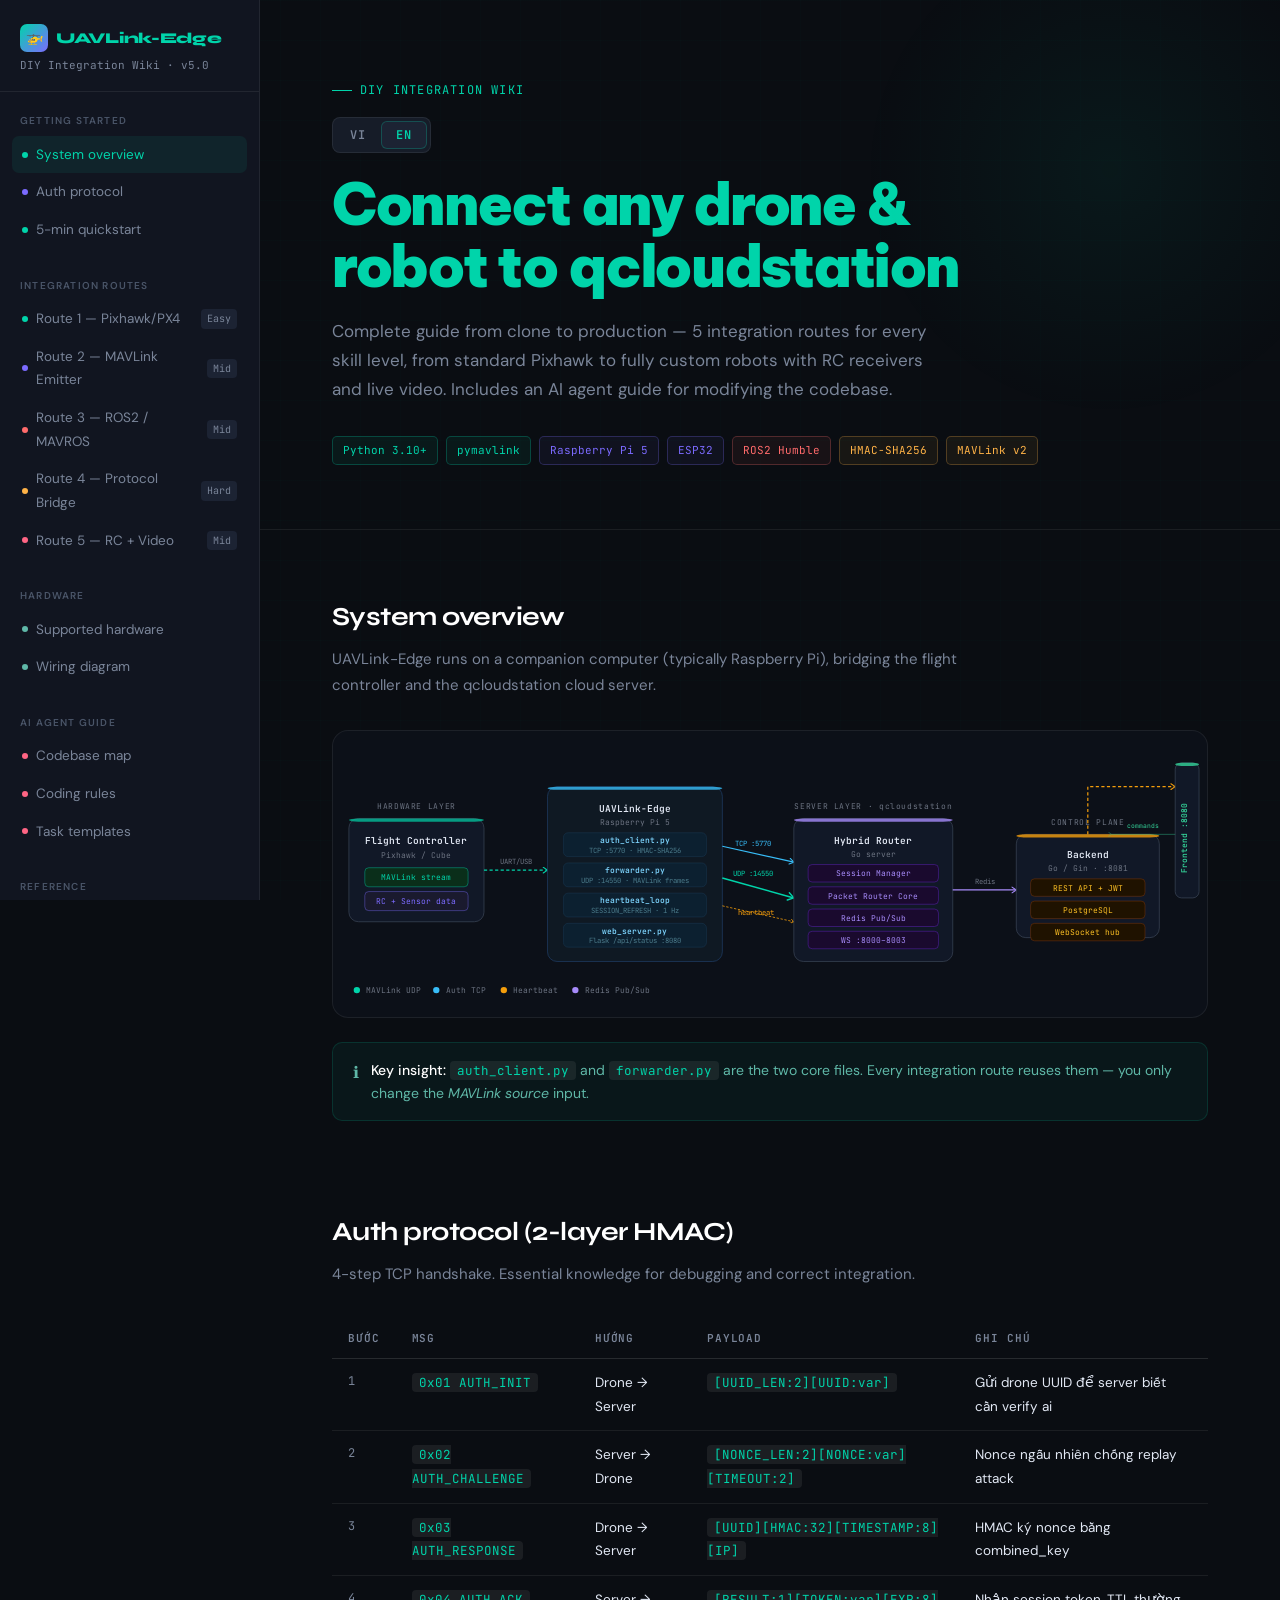
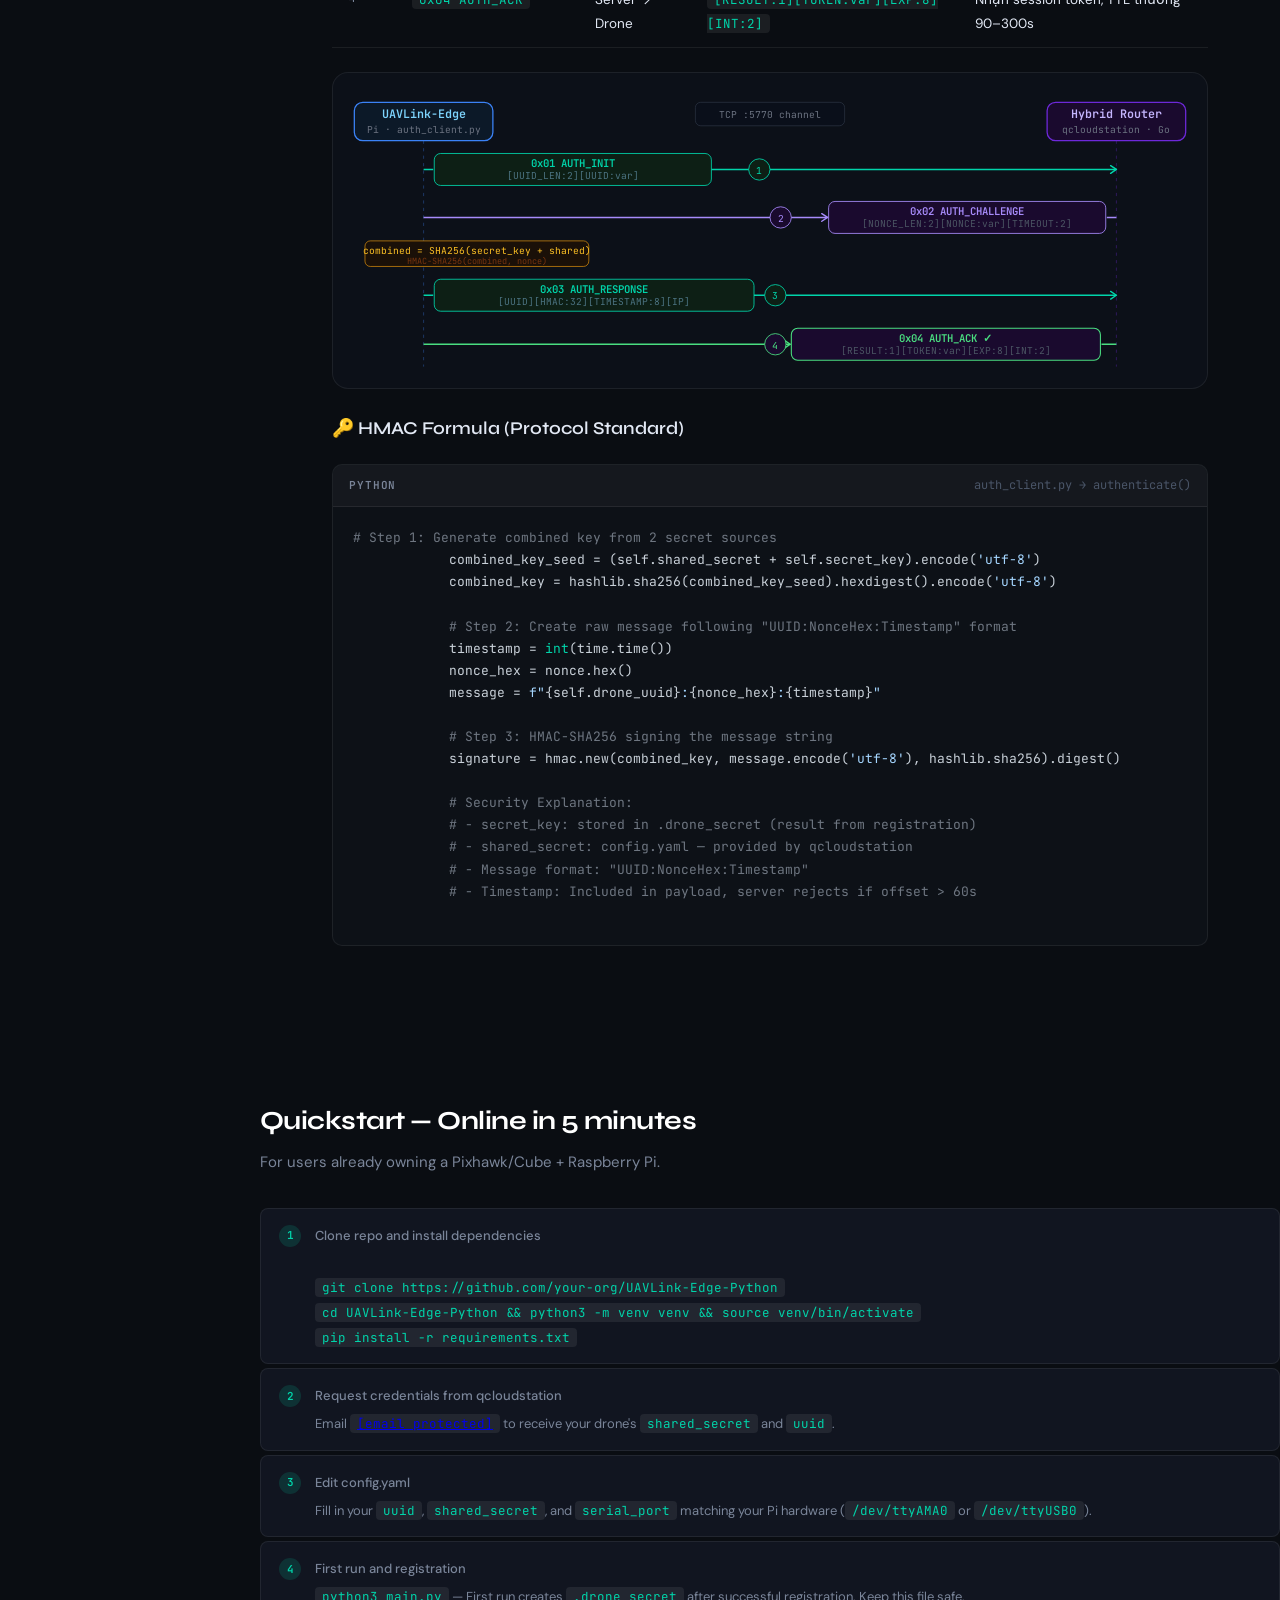
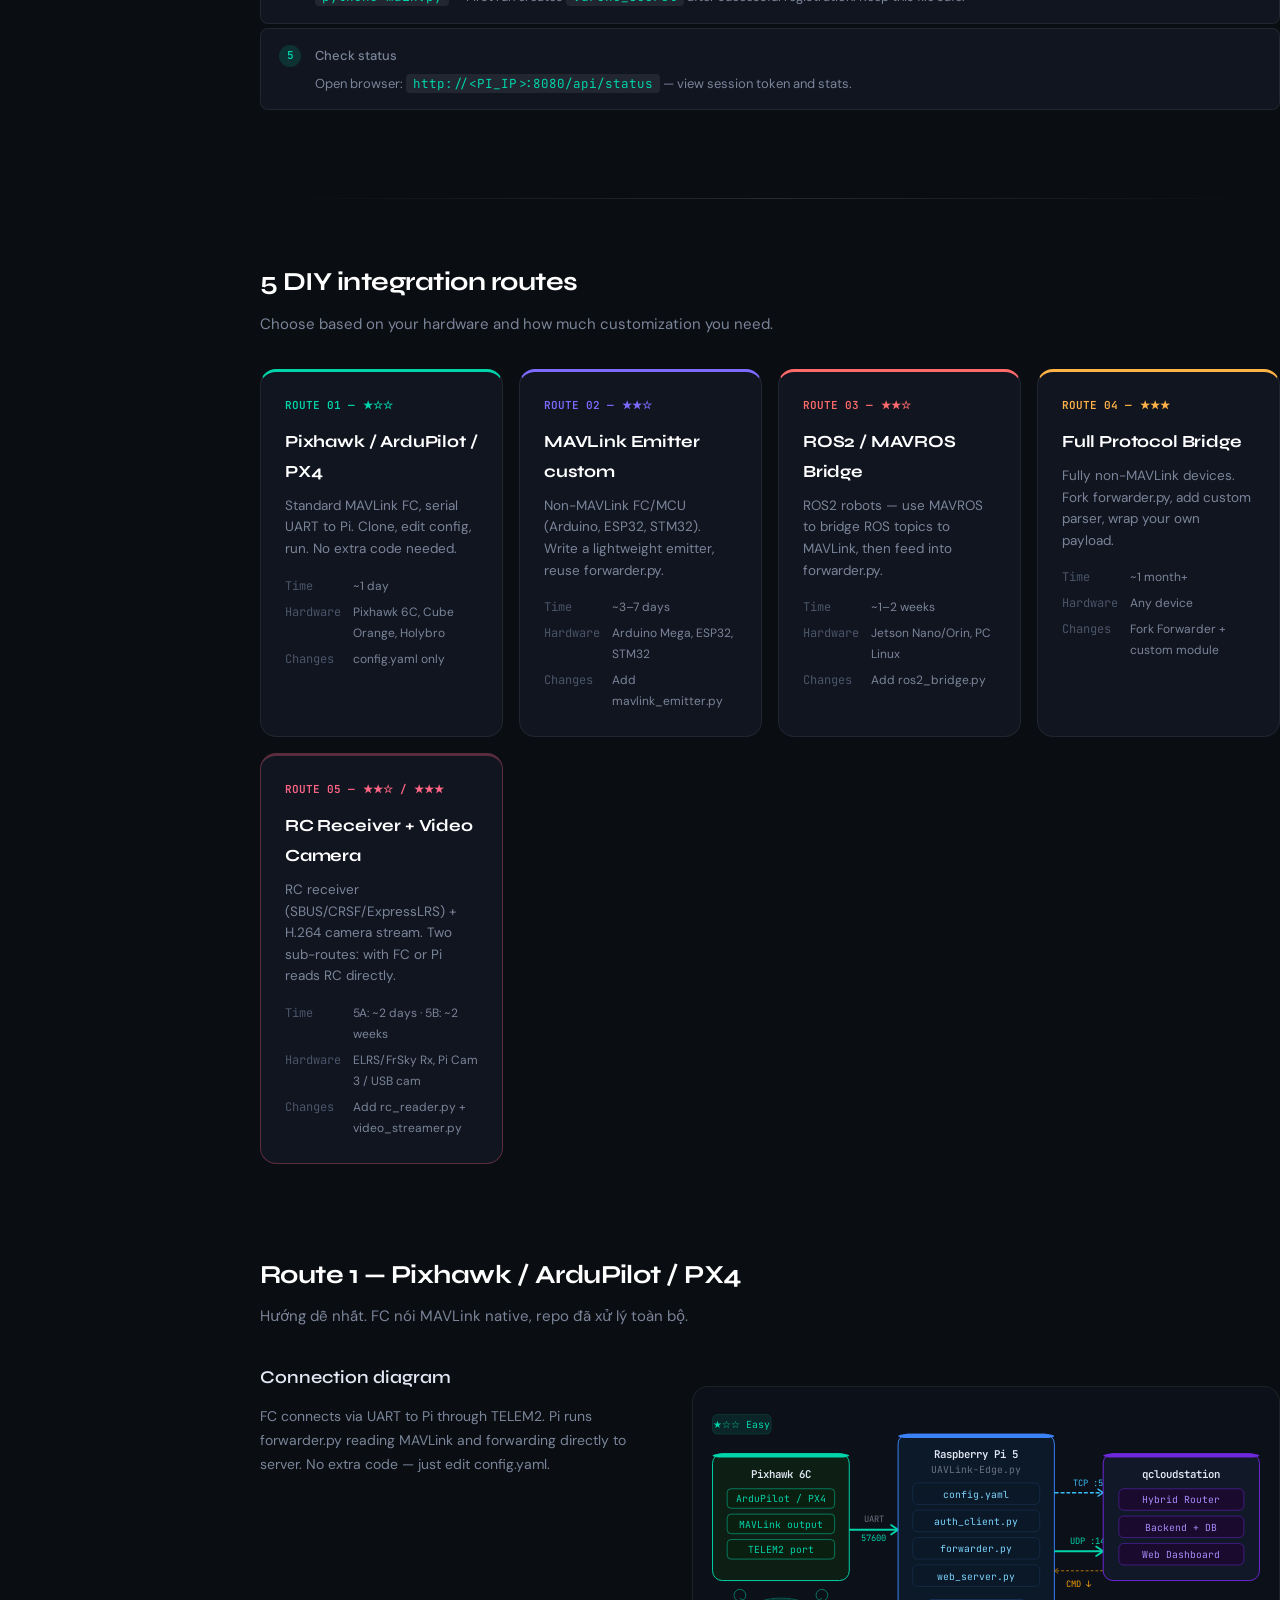
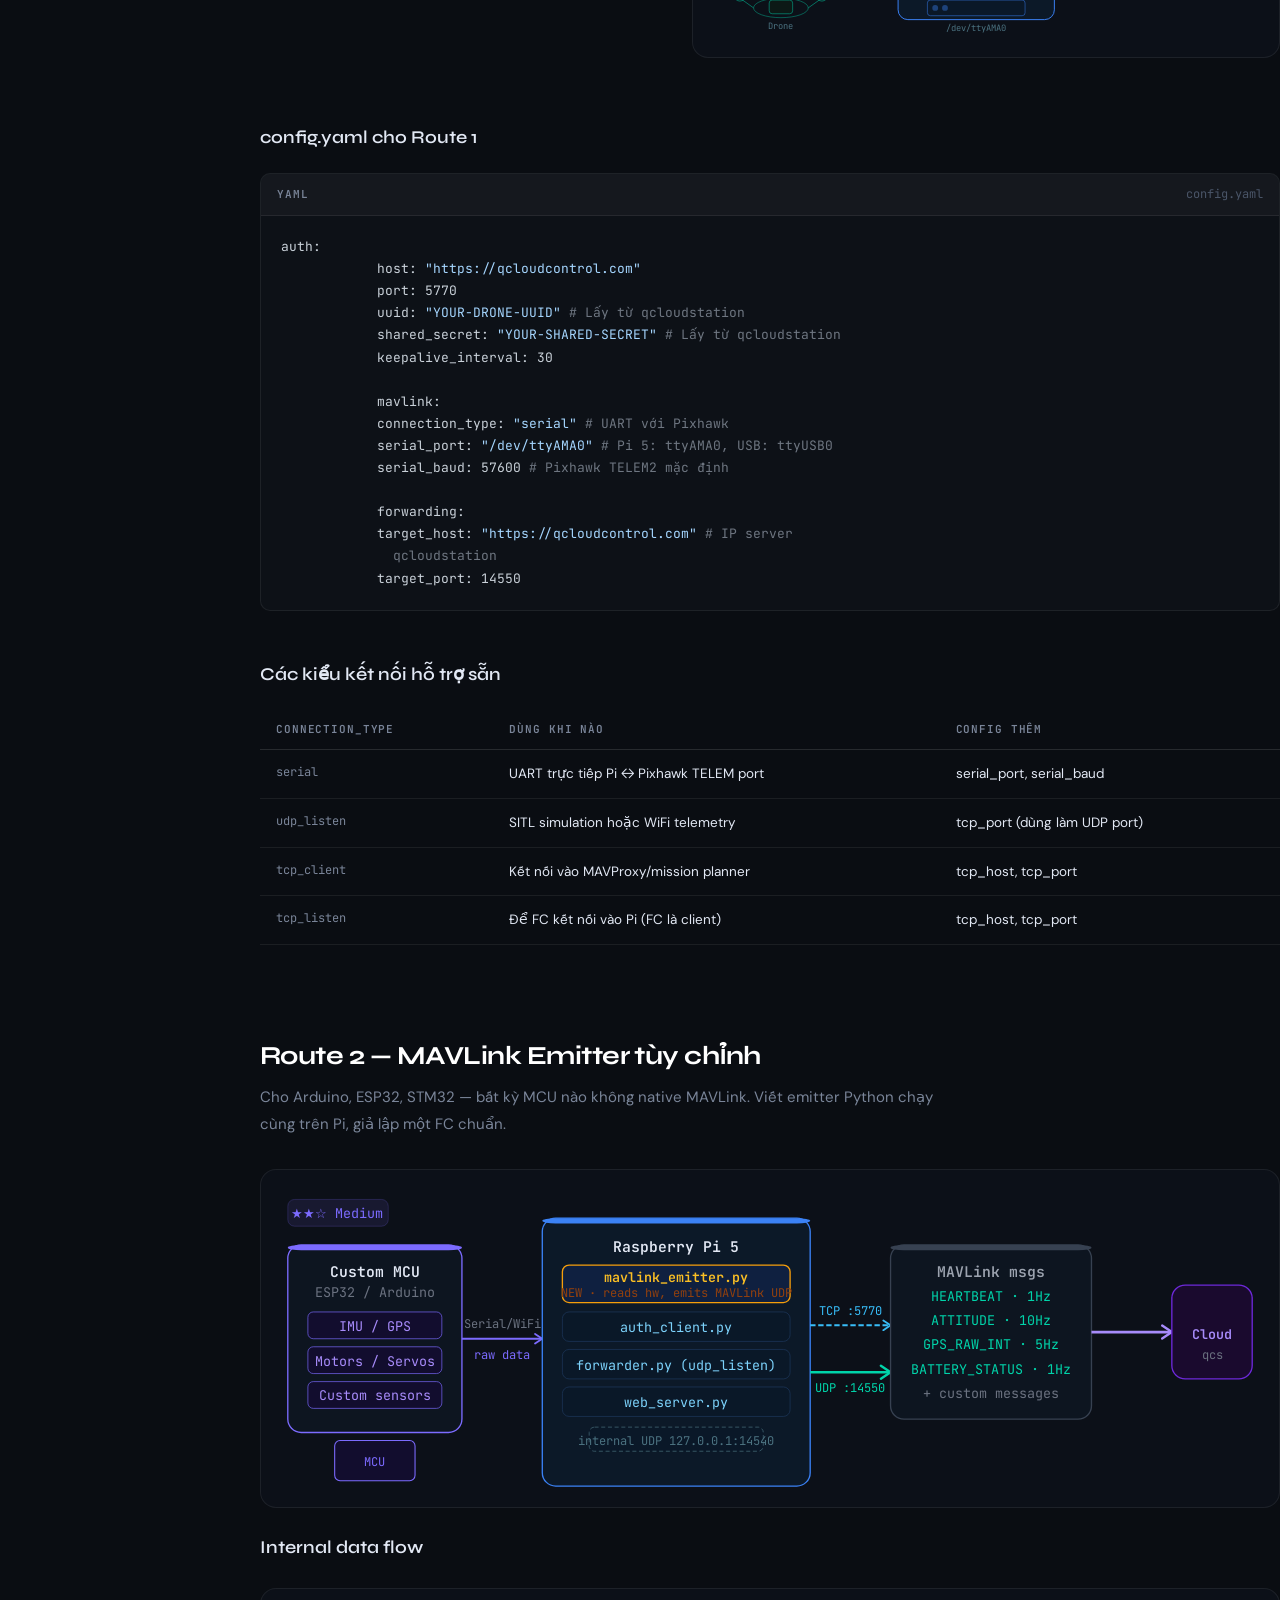
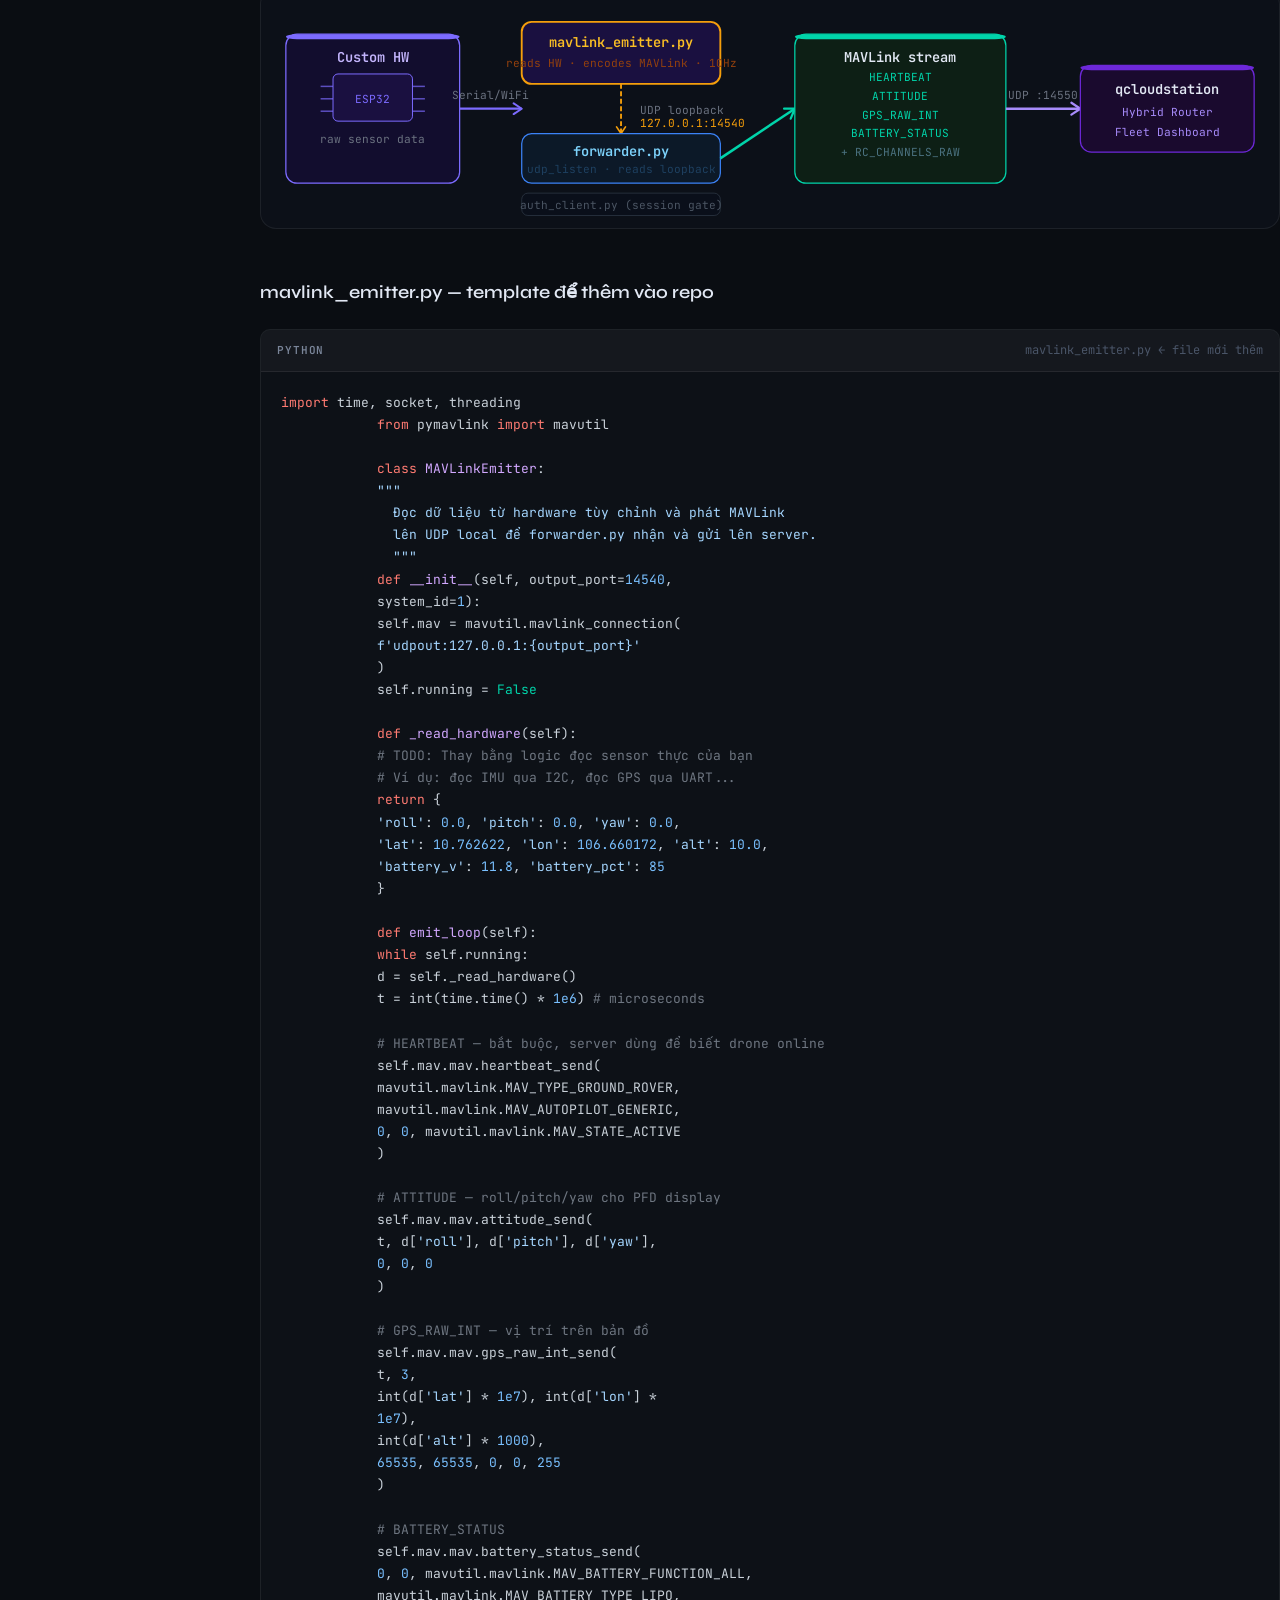
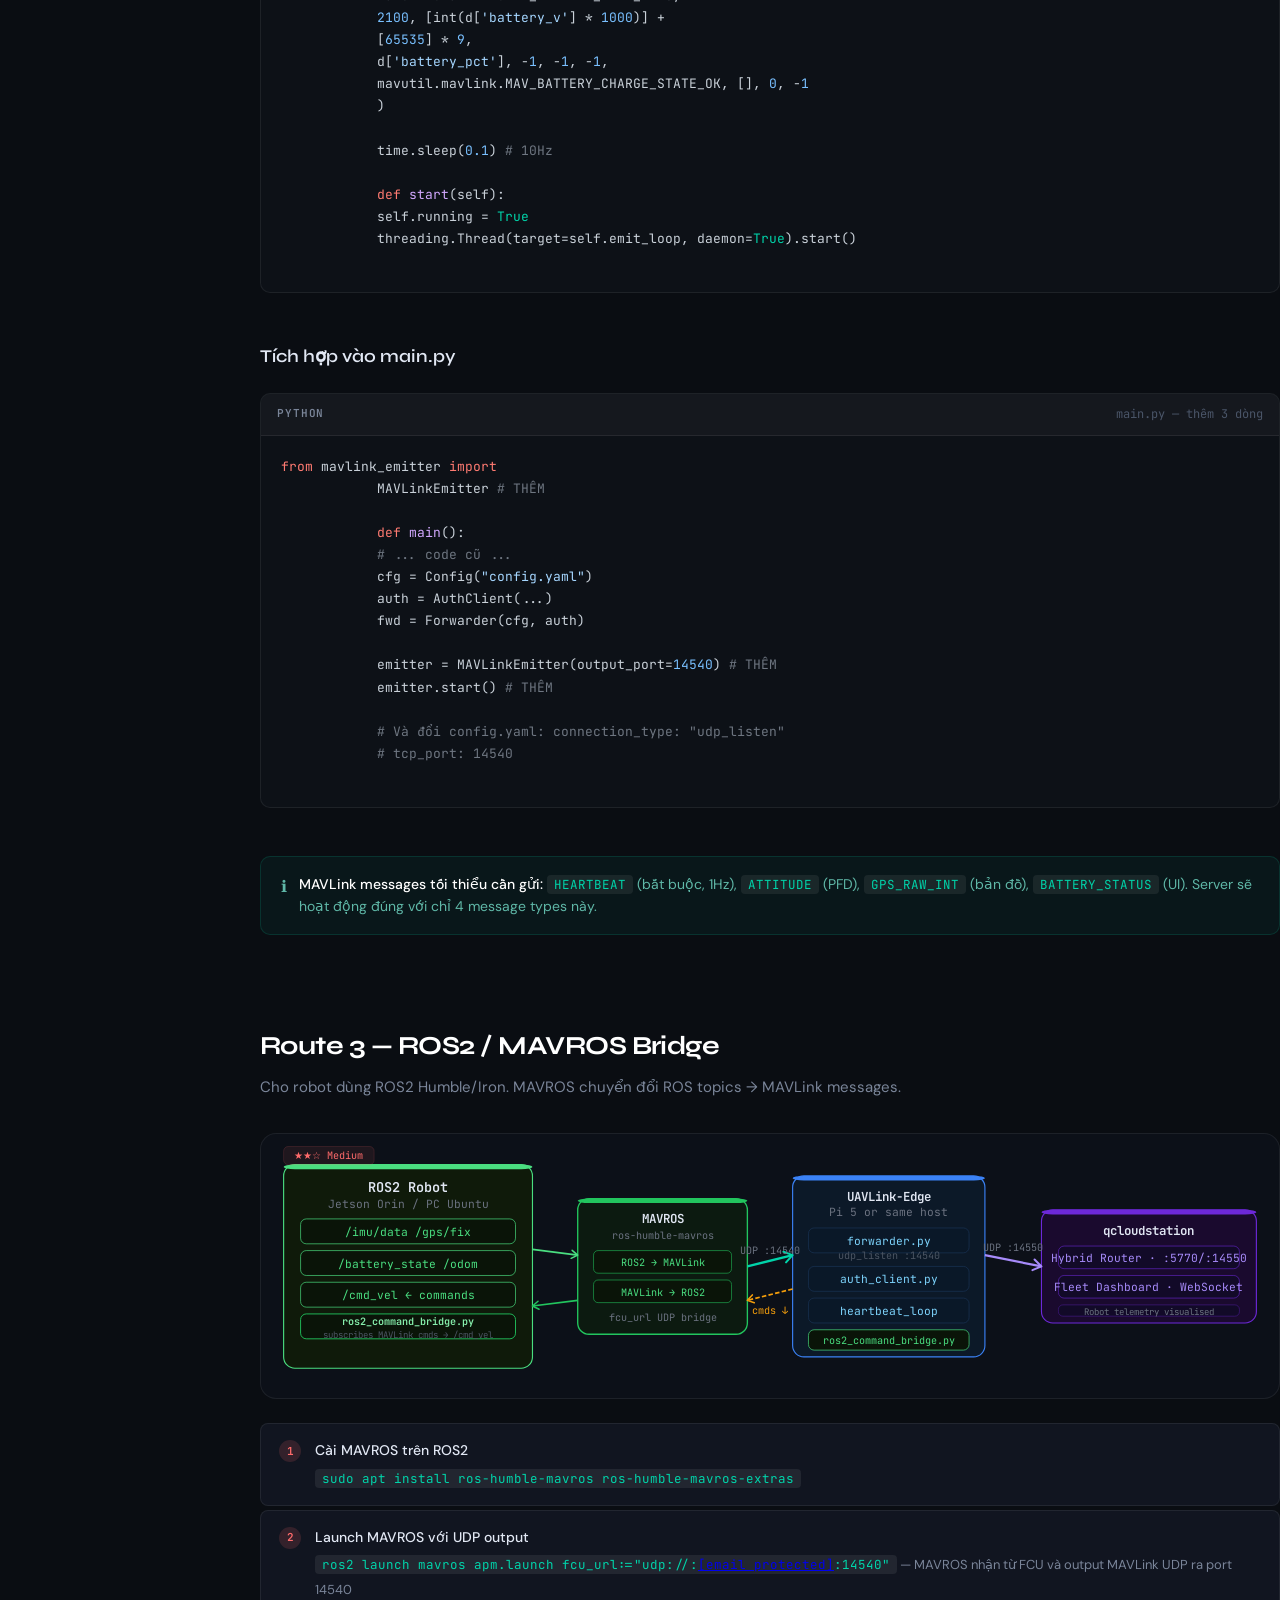
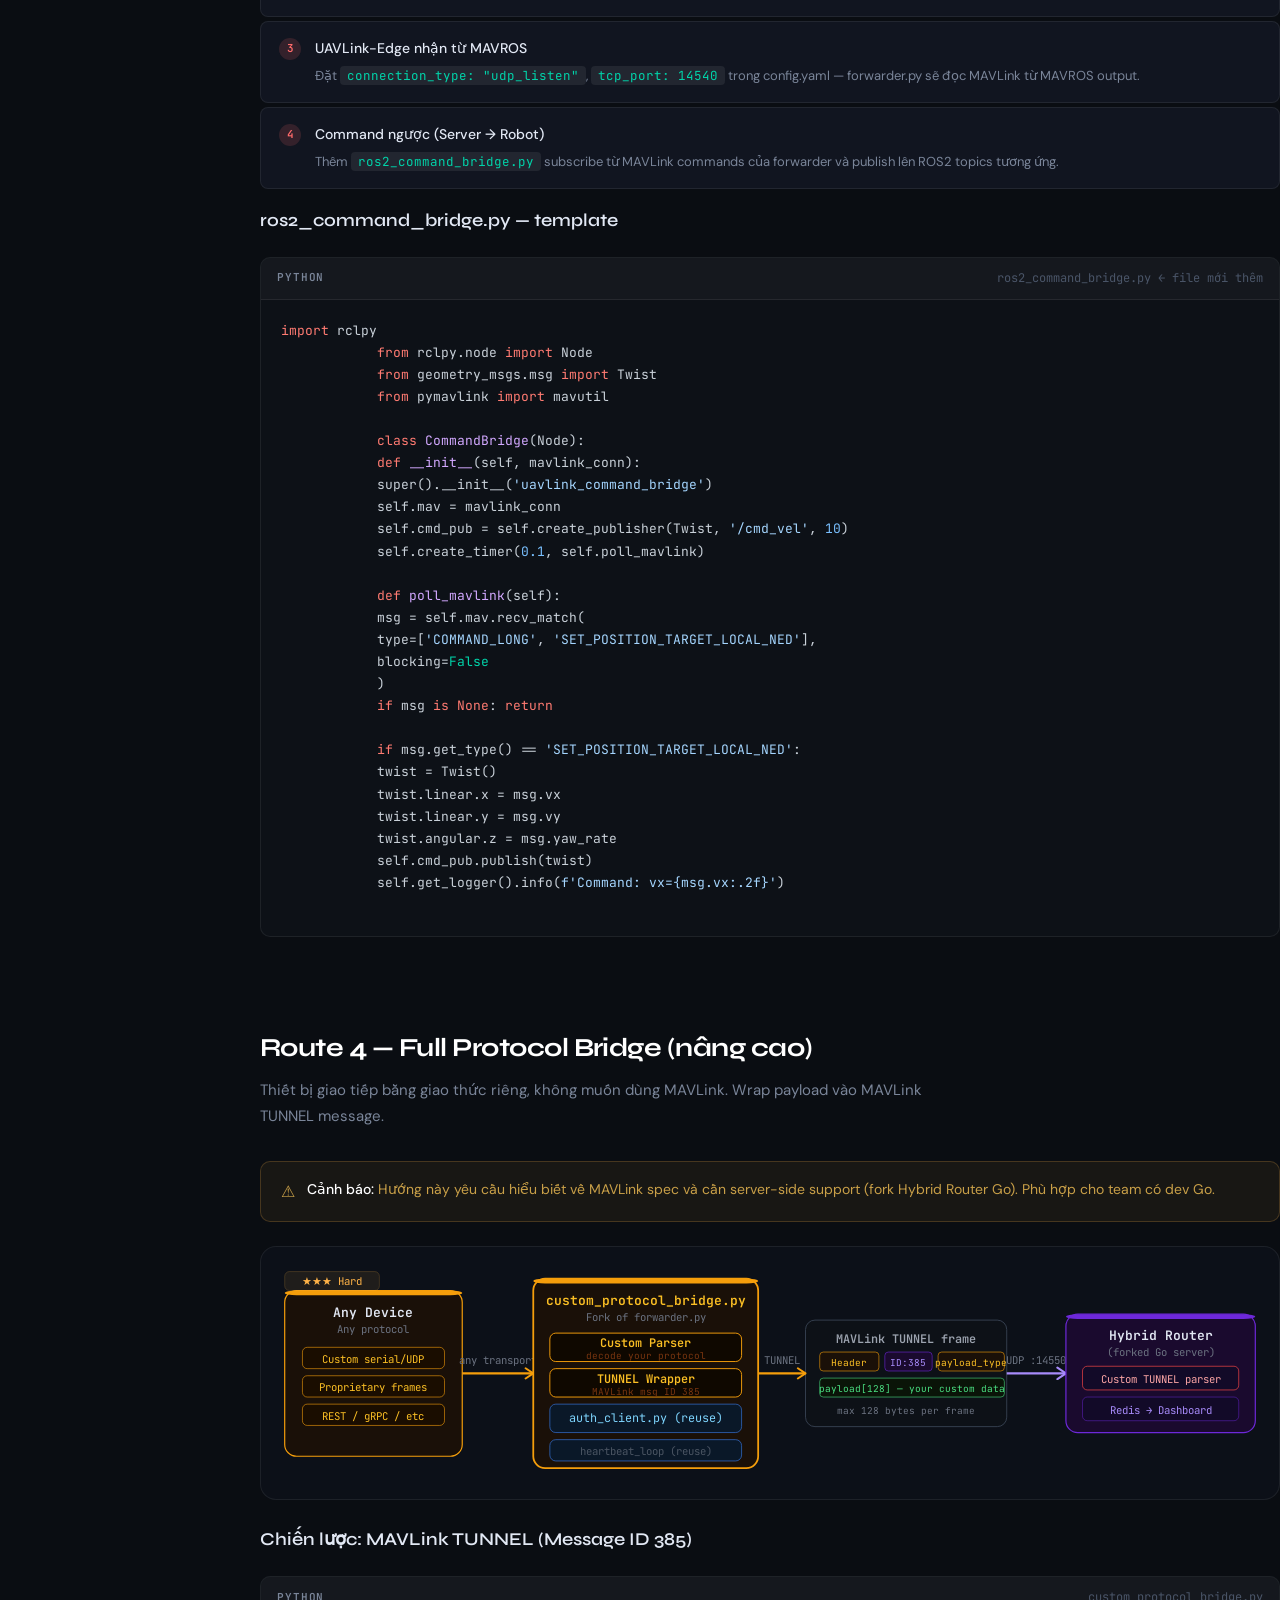
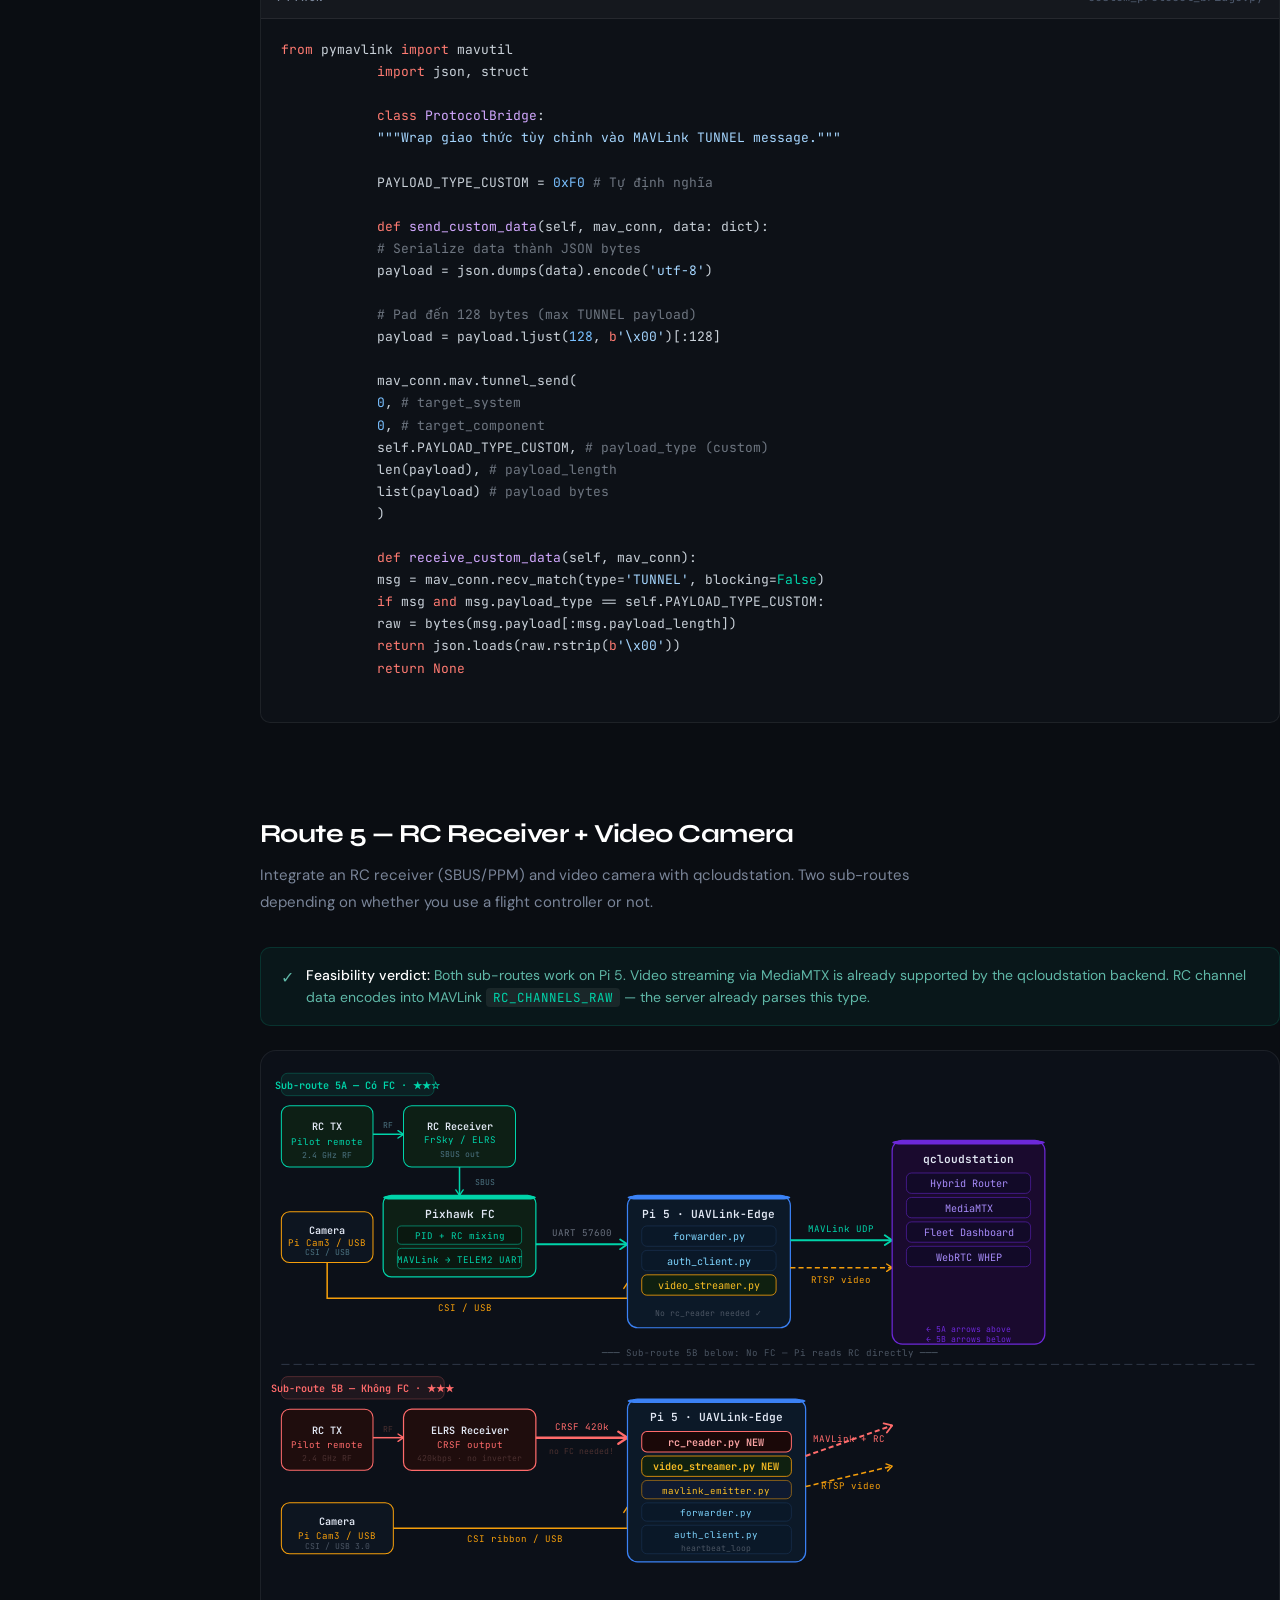
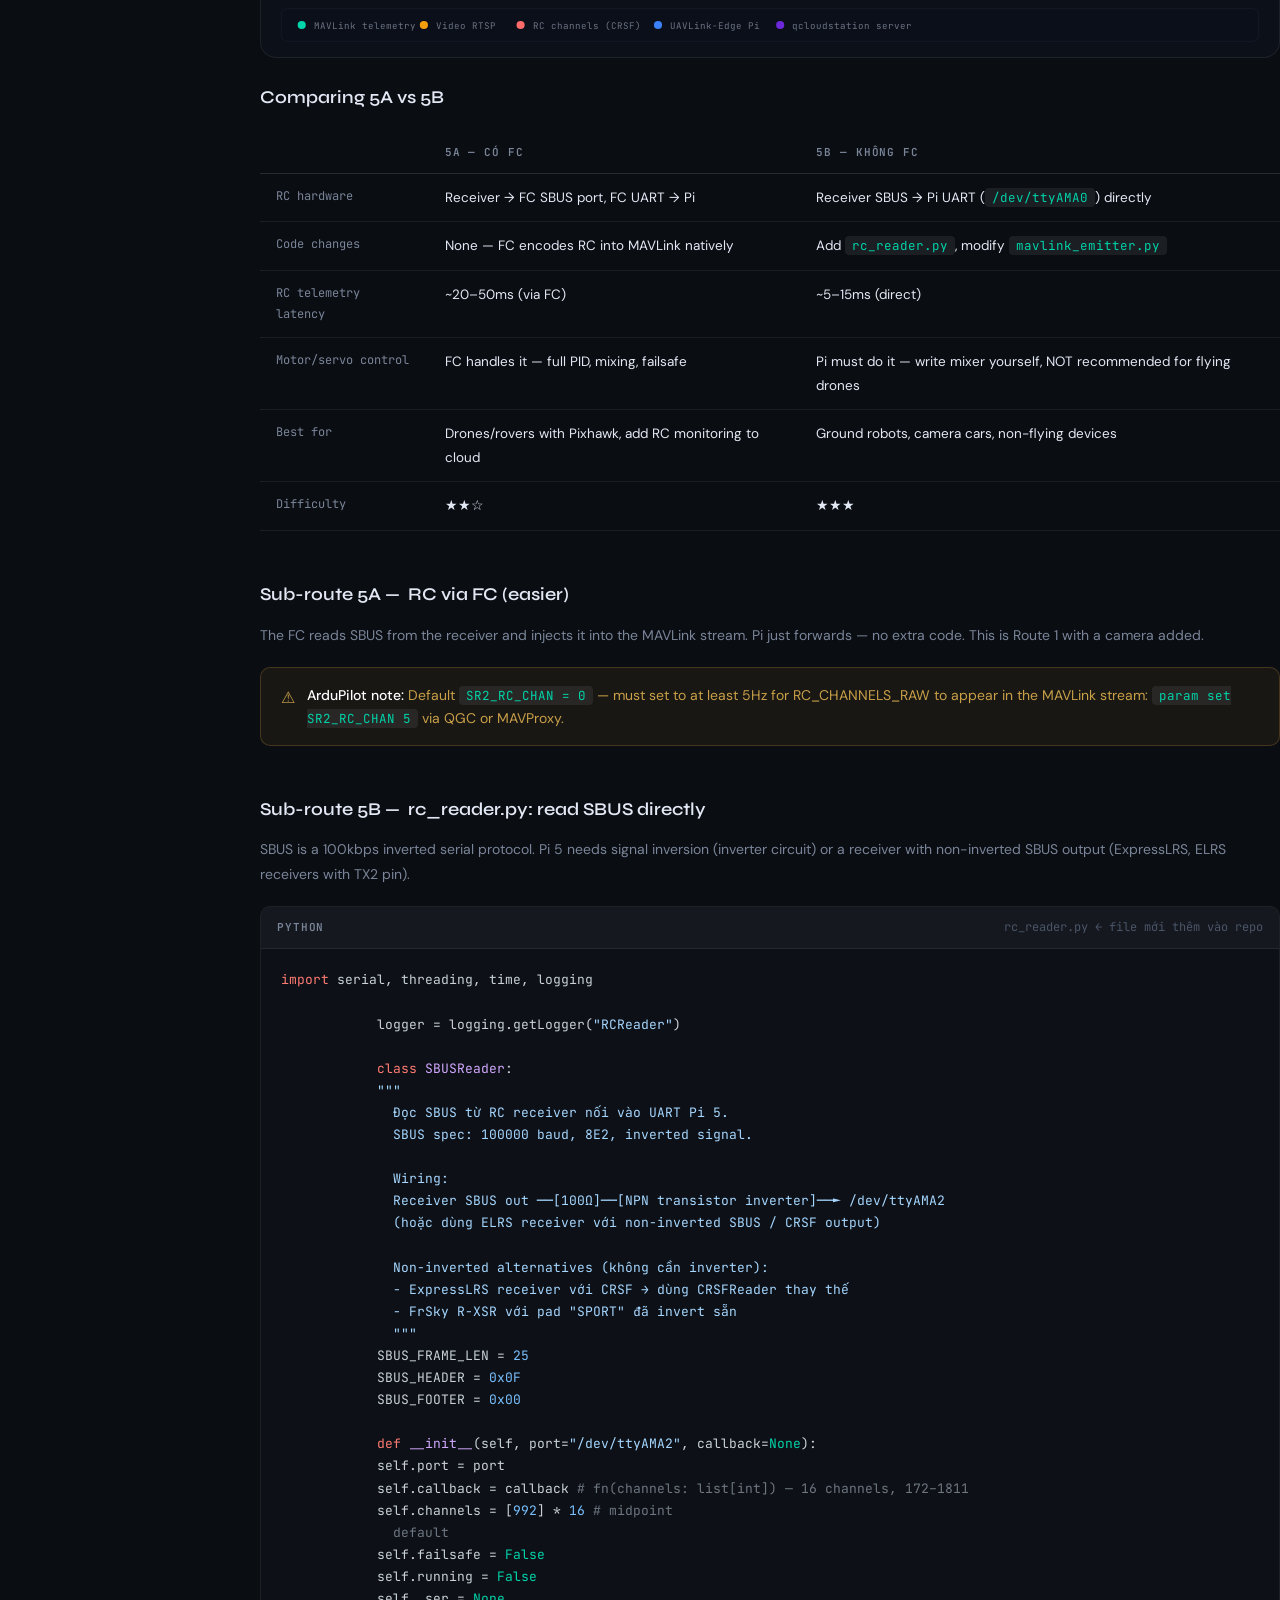
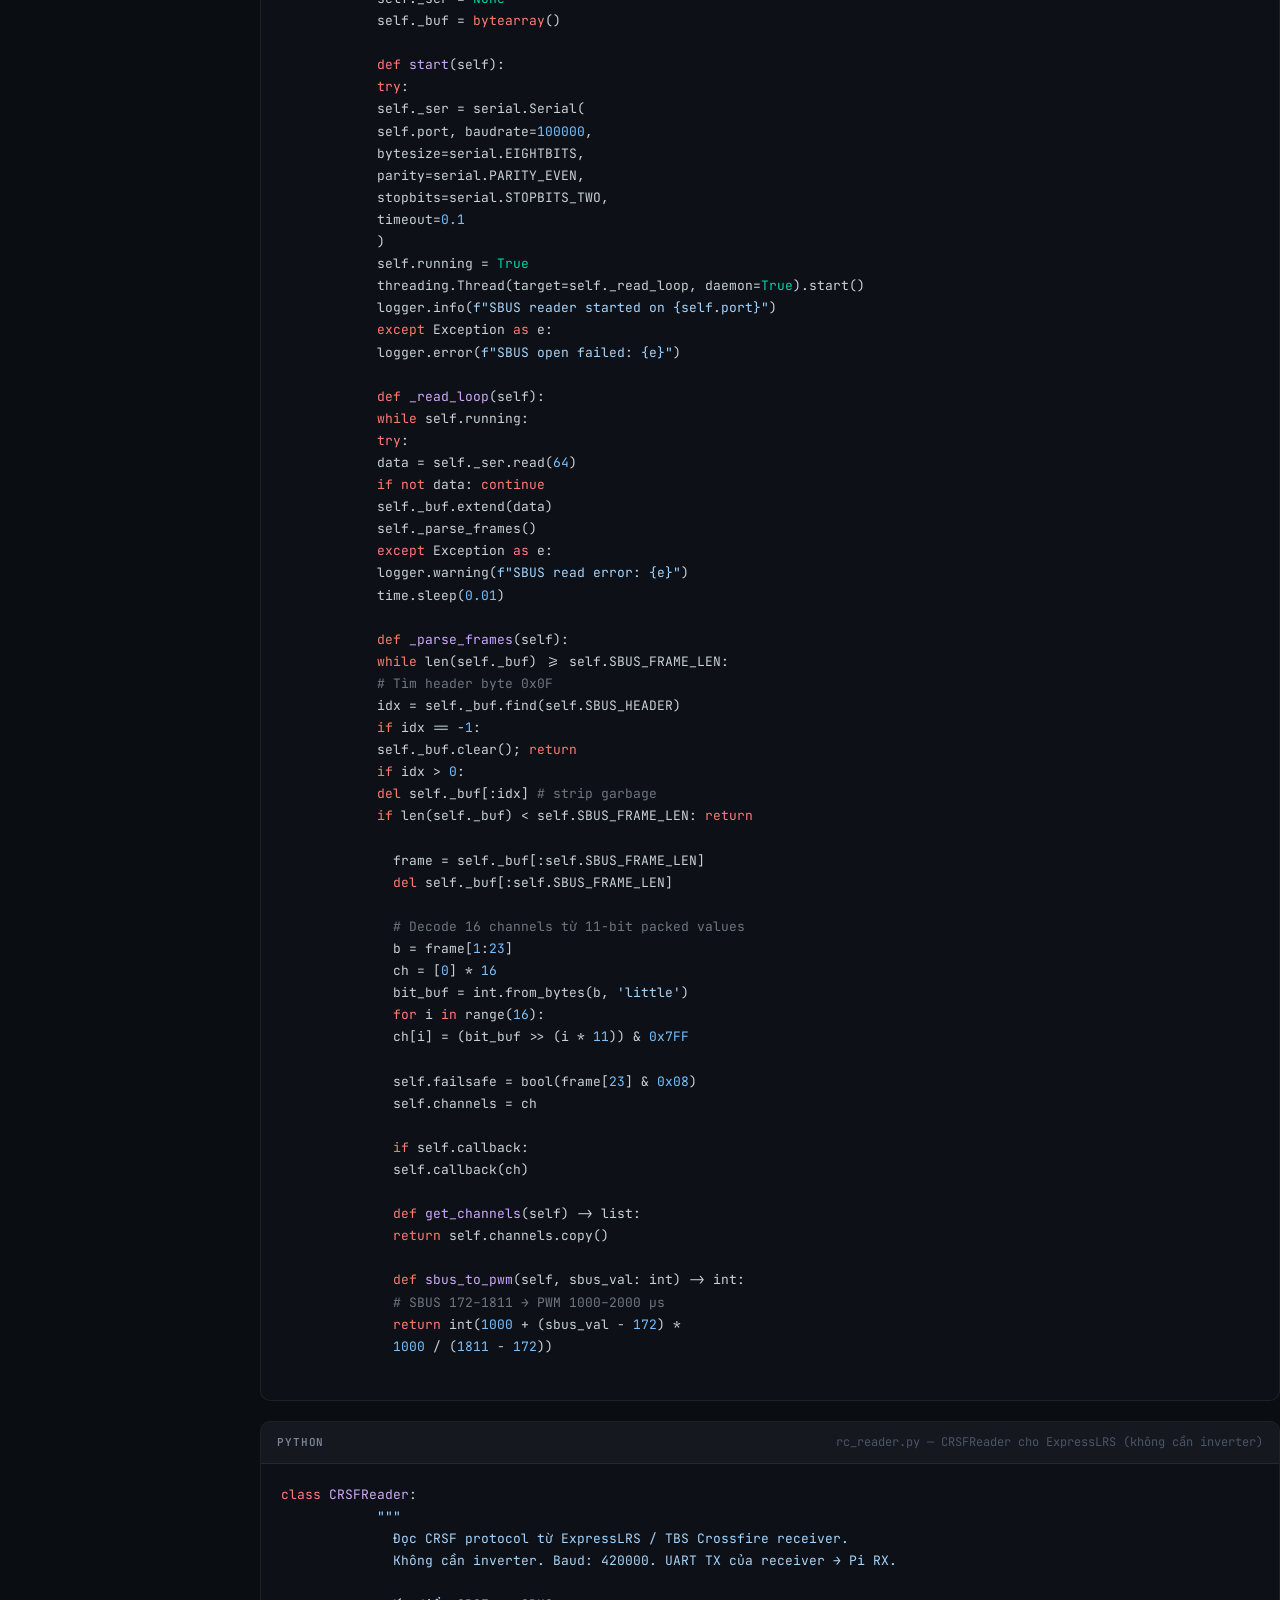
==== commit 7bfea3ec: "Update index.html" ====
--- a/index.html
+++ b/index.html
@@ -1733,7 +1733,7 @@
         <div class="code-block">
           <div class="code-header"><span class="code-lang">YAML</span><span class="code-file">config.yaml</span></div>
           <div class="code-body">auth:
-            host: <span class="s">"45.117.171.237"</span>
+            host: <span class="s">"https://qcloudcontrol.com"</span>
             port: 5770
             uuid: <span class="s">"YOUR-DRONE-UUID"</span> <span class="c"># Lấy từ qcloudstation</span>
             shared_secret: <span class="s">"YOUR-SHARED-SECRET"</span> <span class="c"># Lấy từ qcloudstation</span>
@@ -1745,7 +1745,8 @@
             serial_baud: 57600 <span class="c"># Pixhawk TELEM2 mặc định</span>
 
             forwarding:
-            target_host: <span class="s">"45.117.171.237"</span> <span class="c"># IP server qcloudstation</span>
+            target_host: <span class="s">"https://qcloudcontrol.com"</span> <span class="c"># IP server
+              qcloudstation</span>
             target_port: 14550</div>
         </div>
       </div>
@@ -2066,7 +2067,8 @@
         <div class="callout-icon">ℹ</div>
         <div><strong>MAVLink messages tối thiểu cần gửi:</strong> <code class="inline">HEARTBEAT</code> (bắt buộc, 1Hz),
           <code class="inline">ATTITUDE</code> (PFD), <code class="inline">GPS_RAW_INT</code> (bản đồ), <code
-            class="inline">BATTERY_STATUS</code> (UI). Server sẽ hoạt động đúng với chỉ 4 message types này.</div>
+            class="inline">BATTERY_STATUS</code> (UI). Server sẽ hoạt động đúng với chỉ 4 message types này.
+        </div>
       </div>
     </section>
 
@@ -2956,7 +2958,7 @@
             <span class="c"># Lấy từ config.yaml — xem section video bên dưới</span>
             self.source = self.cfg.get(<span class="s">'source'</span>, <span class="s">'picamera'</span>)
             self.rtsp_url = self.cfg.get(<span class="s">'mediamtx_rtsp'</span>, <span
-              class="s">'rtsp://45.117.171.237:8554'</span>)
+              class="s">'rtsp://qcloudcontrol.com:8554'</span>)
             self.drone_id = self.cfg.get(<span class="s">'stream_name'</span>, <span class="s">'drone1'</span>)
             self.width = self.cfg.get(<span class="s">'width'</span>, <span class="n">1280</span>)
             self.height = self.cfg.get(<span class="s">'height'</span>, <span class="n">720</span>)
@@ -3050,7 +3052,7 @@
             enabled: <span class="v">false</span> <span class="c"># true để bật video_streamer</span>
             source: <span class="s">"picamera"</span> <span class="c"># "picamera" hoặc "usb"</span>
             usb_device: <span class="s">"/dev/video0"</span> <span class="c"># chỉ dùng khi source: "usb"</span>
-            mediamtx_rtsp: <span class="s">"rtsp://45.117.171.237:8554"</span>
+            mediamtx_rtsp: <span class="s">"rtsp://qcloudcontrol.com:8554"</span>
             stream_name: <span class="s">"drone1"</span> <span class="c"># tên stream trên MediaMTX — phải unique</span>
             width: <span class="n">1280</span>
             height: <span class="n">720</span>
@@ -3620,35 +3622,40 @@
         <div class="rule-title">RULE 04 — Config mới phải có giá trị default</div>
         <p>Khi thêm config section vào <code>config.yaml</code> và đọc trong code, luôn dùng
           <code>.get('key', default_value)</code>. Không dùng <code>['key']</code> trực tiếp — sẽ crash nếu người dùng
-          không có key đó trong file config cũ.</p>
+          không có key đó trong file config cũ.
+        </p>
       </div>
 
       <div class="agent-rule">
         <div class="rule-title">RULE 05 — Thread mới phải là daemon</div>
         <p>Mọi thread thêm vào phải có <code>daemon=True</code>:
           <code>threading.Thread(target=..., daemon=True).start()</code>. Thiếu điều này sẽ khiến <code>Ctrl+C</code>
-          không tắt được process vì thread không chịu thoát.</p>
+          không tắt được process vì thread không chịu thoát.
+        </p>
       </div>
 
       <div class="agent-rule">
         <div class="rule-title">RULE 06 — stats_lock khi truy cập self.stats</div>
         <p><code>forwarder.py</code> có <code>self.stats_lock</code>. Mọi đọc/ghi <code>self.stats</code> phải dùng
           <code>with self.stats_lock:</code>. Web server đọc stats từ thread khác — race condition sẽ xảy ra nếu bỏ
-          lock.</p>
+          lock.
+        </p>
       </div>
 
       <div class="agent-rule">
         <div class="rule-title">RULE 07 — Không ghi credentials vào code</div>
         <p><code>uuid</code>, <code>shared_secret</code> phải đọc từ <code>config.yaml</code>, không hardcode trong
           Python. <code>.drone_secret</code> là file runtime, không commit lên git (đã có trong
-          <code>.gitignore</code>).</p>
+          <code>.gitignore</code>).
+        </p>
       </div>
 
       <div class="agent-rule">
         <div class="rule-title">RULE 08 — File mới thêm phải được import trong main.py</div>
         <p>Khi tạo module mới (<code>mavlink_emitter.py</code>, <code>ros2_bridge.py</code>...), phải wiring vào
           <code>main.py</code>. Module tự chạy khi import là anti-pattern — dùng <code>class</code> với method
-          <code>start()</code> và gọi từ <code>main()</code>.</p>
+          <code>start()</code> và gọi từ <code>main()</code>.
+        </p>
       </div>
     </section>
 
@@ -3741,7 +3748,7 @@
         <div class="code-body"><span class="c"># ─── IDENTITY ───────────────────────────────────────────</span>
           auth:
           enabled: <span class="v">true</span>
-          host: <span class="s">"45.117.171.237"</span> <span class="c"># qcloudstation server IP</span>
+          host: <span class="s">"https://qcloudcontrol.com"</span> <span class="c"># qcloudstation server IP</span>
           port: <span class="n">5770</span> <span class="c"># TCP auth port</span>
           uuid: <span class="s">"YOUR-DRONE-UUID"</span> <span class="c"># Lấy từ qcloudstation</span>
           shared_secret: <span class="s">"YOUR-SECRET"</span> <span class="c"># Lấy từ qcloudstation</span>
@@ -3763,7 +3770,8 @@
 
           <span class="c"># ─── SERVER FORWARDING ────────────────────────────────────</span>
           forwarding:
-          target_host: <span class="s">"45.117.171.237"</span> <span class="c"># qcloudstation UDP target</span>
+          target_host: <span class="s">"https://qcloudcontrol.com"</span> <span class="c"># qcloudstation UDP
+            target</span>
           target_port: <span class="n">14550</span> <span class="c"># MAVLink UDP port trên server</span>
           protocol: <span class="s">"udp"</span>
 
